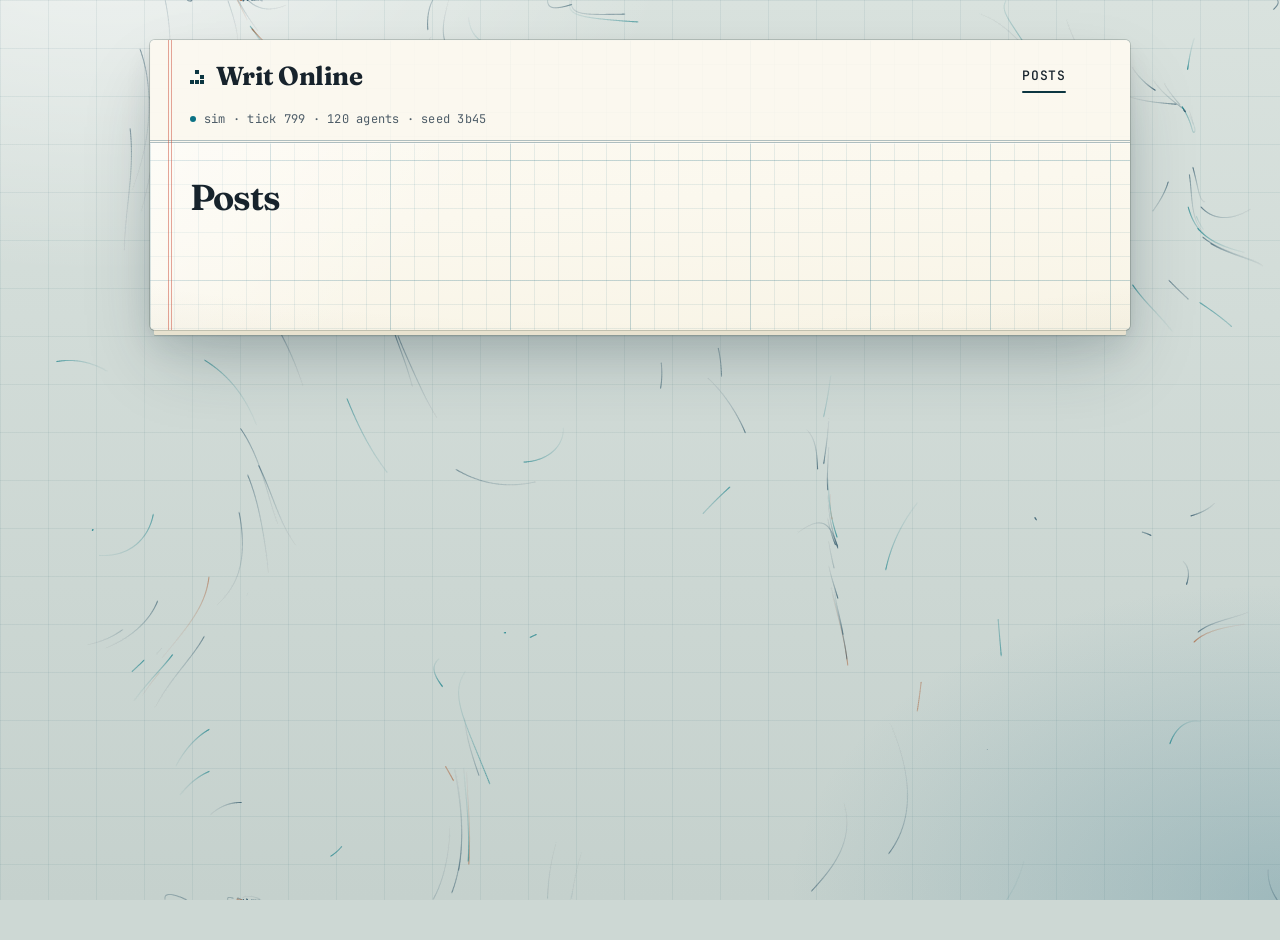
==== posts.html @ ee62fd67 "Sync blog site from Folio" ====
<!doctype html>
<html lang="en" data-style="fieldnotes" data-entry-label="Devlog">
<head>
<meta charset="utf-8">
<meta name="viewport" content="width=device-width, initial-scale=1">
<meta http-equiv="Content-Security-Policy" content="default-src &#39;none&#39;; script-src &#39;self&#39; &#39;sha256-ggIJW1unnQEscRcKVDzPXkm2mkOD2B84FoMv1J+qIm8=&#39;; style-src &#39;self&#39; &#39;unsafe-inline&#39;; img-src &#39;self&#39; data: blob: https://cdn.sornaensis.com; media-src &#39;self&#39; https://cdn.sornaensis.com; font-src &#39;self&#39; data:; connect-src &#39;self&#39;; base-uri &#39;none&#39;; form-action &#39;none&#39;">
<meta name="color-scheme" content="light dark">
<title>Posts · Writ Online</title>
<link rel="icon" type="image/svg+xml" href="./favicon.svg?v=8591798611">
<link rel="stylesheet" href="./assets/blog.css?v=cd92e0d8f4">
<script src="./assets/blog.js?v=d08083df86" defer></script>
</head>
<body data-page="posts" data-root="./">
<div class="sheet">
<header class="site-header">
<div class="site-header-inner">
<a class="site-title" href="./">Writ Online</a>
<nav class="site-nav" aria-label="Site"><a class="tab" href="./posts.html" aria-current="page">Posts</a></nav>
</div>
</header>
<main class="page posts-page">
<h1 class="page-title">Posts</h1>
<div class="search-row">
<button type="button" id="filter-clear" class="filter-clear" hidden>Clear filters</button>
</div>
<p id="filter-status" class="filter-status" role="status"></p>
<div class="index-grid">
<section class="index-posts" aria-label="All posts">
<ul id="post-list" class="post-list">

</ul>
<ul id="post-cards" class="post-cards" hidden></ul>
<div id="post-sentinel" class="post-sentinel" aria-hidden="true"></div>
<p id="list-empty" class="list-empty" hidden>No posts match.</p>
</section>
<aside id="browse" class="index-side" aria-label="Browse posts" hidden>
<section class="side-block" aria-label="Calendar">
<h2 class="side-title">Calendar</h2>
<div id="calendar" class="calendar"></div>
</section>
<section class="side-block" aria-label="Tags">
<h2 class="side-title">Tags</h2>
<div id="tag-cloud" class="tag-cloud"></div>
</section>
</aside>
</div>
</main>
</div>
</body>
</html>
---- assets/blog.css ----
:root{color-scheme:light;--surface-app: #f7f7f8;--surface: #ffffff;--surface-raised: #ffffff;--surface-sunken: #fafafb;--surface-nav: #f3f3f5;--surface-hover: #e9eaee;--surface-hover-paper: #f3f4f6;--surface-selected: #e9effe;--border: #e5e6ea;--border-strong: #d1d3da;--border-focus: #2f5bea;--text: #16181d;--text-2: #3b3f48;--text-3: #5d6270;--text-faint: #8b909c;--accent: #2f5bea;--accent-hover: #2349c8;--accent-text: #2a52d6;--accent-soft: #eaf0fe;--accent-soft-hover: #dbe5fd;--accent-line: #b9cbfa;--on-accent: #ffffff;--success: #1f7a4a;--success-soft: #e7f5ec;--warning: #8f5d00;--warning-soft: #fdf5e3;--warning-line: #f0dcae;--danger: #c2372b;--danger-soft: #fdecea;--danger-line: #f6cbc6;--label-sage: #3f9a62;--label-blue: #3a7bd5;--label-amber: #c4880f;--label-rose: #d0577a;--label-lavender: #7a62d8;--scrim: rgb(14 15 17 / .4);--toast-bg: #16181d;--toast-text: #f4f5f7;--toast-danger-bg: #b3342a;--shadow-1: 0 1px 2px rgb(16 18 24 / .05);--shadow-2: 0 4px 14px rgb(16 18 24 / .07);--shadow-3: 0 16px 48px rgb(16 18 24 / .12);--shadow-modal: 0 24px 80px rgb(16 18 24 / .22);--font-sans: Inter, ui-sans-serif, system-ui, -apple-system, BlinkMacSystemFont, "Segoe UI", Roboto, sans-serif;--font-display: var(--font-sans);--font-mono: ui-monospace, SFMono-Regular, "Cascadia Mono", Consolas, "Liberation Mono", monospace;--text-2xs: 11px;--text-xs: 12px;--text-sm: 13px;--text-base: 14px;--text-read: 16px;--text-lg: 18px;--text-xl: 22px;--text-2xl: 28px;--text-3xl: 36px;--text-display: 52px;--leading-tight: 1.25;--leading-snug: 1.45;--leading-body: 1.6;--leading-read: 1.75;--tracking-label: .08em;--space-1: 4px;--space-2: 8px;--space-3: 12px;--space-4: 16px;--space-5: 20px;--space-6: 24px;--space-8: 32px;--space-10: 40px;--space-12: 48px;--radius-sm: 4px;--radius-md: 6px;--radius-lg: 8px;--radius-xl: 12px;--radius-pill: 999px;--ease: cubic-bezier(.2, .7, .2, 1);--dur-fast: .12s;--dur: .2s;--bg: var(--surface-app);--paper: var(--surface);--sidebar: var(--surface-nav);--ink: var(--text);--muted: var(--text-3);--line: var(--border);--line-dark: var(--border-strong);--green: var(--accent);--green-hover: var(--accent-hover);--green-soft: var(--accent-soft);--sage: var(--label-sage);--red: var(--danger);--red-soft: var(--danger-soft);--shadow: var(--shadow-3);--font: var(--font-sans);font-family:var(--font-sans);font-size:var(--text-base);line-height:var(--leading-body);color:var(--text);background:var(--surface-app)}@media(prefers-color-scheme:dark){:root:not([data-theme=light]){color-scheme:dark;--surface-app: #0e0f11;--surface: #16171a;--surface-raised: #1d1f23;--surface-sunken: #121315;--surface-nav: #121315;--surface-hover: #1f2125;--surface-hover-paper: #1d1f23;--surface-selected: #1b2340;--border: #26282d;--border-strong: #353840;--border-focus: #6b8cff;--text: #ececf0;--text-2: #c4c7cf;--text-3: #9a9fab;--text-faint: #6c717c;--accent: #6b8cff;--accent-hover: #85a0ff;--accent-text: #8ea8ff;--accent-soft: #1a2242;--accent-soft-hover: #222c55;--accent-line: #34427a;--on-accent: #0b1020;--success: #5fcf8e;--success-soft: #13261b;--warning: #f0b84a;--warning-soft: #2a2312;--warning-line: #4a3b17;--danger: #ff7b6e;--danger-soft: #331a18;--danger-line: #5a2b26;--label-sage: #6cc28c;--label-blue: #6fa6ef;--label-amber: #e3ad48;--label-rose: #ee8aa6;--label-lavender: #a596f2;--scrim: rgb(0 0 0 / .6);--toast-bg: #ececf0;--toast-text: #16181d;--toast-danger-bg: #f6c4bd;--shadow-1: 0 1px 2px rgb(0 0 0 / .4);--shadow-2: 0 4px 16px rgb(0 0 0 / .4);--shadow-3: 0 18px 60px rgb(0 0 0 / .5);--shadow-modal: 0 28px 100px rgb(0 0 0 / .6) }}:root[data-theme=dark]{color-scheme:dark;--surface-app: #0e0f11;--surface: #16171a;--surface-raised: #1d1f23;--surface-sunken: #121315;--surface-nav: #121315;--surface-hover: #1f2125;--surface-hover-paper: #1d1f23;--surface-selected: #1b2340;--border: #26282d;--border-strong: #353840;--border-focus: #6b8cff;--text: #ececf0;--text-2: #c4c7cf;--text-3: #9a9fab;--text-faint: #6c717c;--accent: #6b8cff;--accent-hover: #85a0ff;--accent-text: #8ea8ff;--accent-soft: #1a2242;--accent-soft-hover: #222c55;--accent-line: #34427a;--on-accent: #0b1020;--success: #5fcf8e;--success-soft: #13261b;--warning: #f0b84a;--warning-soft: #2a2312;--warning-line: #4a3b17;--danger: #ff7b6e;--danger-soft: #331a18;--danger-line: #5a2b26;--label-sage: #6cc28c;--label-blue: #6fa6ef;--label-amber: #e3ad48;--label-rose: #ee8aa6;--label-lavender: #a596f2;--scrim: rgb(0 0 0 / .6);--toast-bg: #ececf0;--toast-text: #16181d;--toast-danger-bg: #f6c4bd;--shadow-1: 0 1px 2px rgb(0 0 0 / .4);--shadow-2: 0 4px 16px rgb(0 0 0 / .4);--shadow-3: 0 18px 60px rgb(0 0 0 / .5);--shadow-modal: 0 28px 100px rgb(0 0 0 / .6) }.markdown{font-size:var(--text-read);line-height:var(--leading-read);color:var(--text-2);overflow-wrap:anywhere}.markdown>:first-child{margin-top:0}.markdown h1,.markdown h2,.markdown h3,.markdown h4{font-weight:600;color:var(--text);line-height:var(--leading-tight);letter-spacing:-.35px}.markdown h1,.markdown h2,.markdown h3{font-family:var(--font-display);letter-spacing:-.02em;font-weight:650}.markdown h1{font-size:var(--text-2xl);margin:30px 0 15px}.markdown h2{font-size:var(--text-xl);margin:29px 0 12px}.markdown h3{font-size:var(--text-lg);margin:24px 0 9px}.markdown p{margin:0 0 17px}.markdown strong{font-weight:600;color:var(--text)}.markdown a{color:var(--accent-text);text-underline-offset:3px}.markdown a.wiki-link{display:inline;padding:1px 5px;border-radius:var(--radius-sm);background:var(--accent-soft);color:var(--accent-text);text-decoration:none;font-size:.95em;box-decoration-break:clone;-webkit-box-decoration-break:clone}.markdown a.wiki-link:hover{background:var(--accent-soft-hover)}.markdown a.wiki-link:before{content:"\2197";font-size:.85em;margin-right:4px;opacity:.7}.markdown a[data-wiki-target]{border-bottom:1px dashed var(--warning-line);background:var(--warning-soft);color:var(--warning)}.markdown ul,.markdown ol{padding-left:23px;margin:12px 0 20px}.markdown li{padding-left:3px;margin:4px 0}.markdown li::marker{color:var(--text-3)}.markdown [id]{scroll-margin-top:16px}.markdown [id]:focus{outline:none}.markdown .toc{margin:0 0 26px;font-size:var(--text-base);line-height:1.4}.markdown .toc .toc-box{margin:0;min-width:0;padding:6px 16px 10px;border:1px solid var(--border-strong);border-radius:var(--radius-md);background:var(--surface-sunken)}.markdown .toc .toc-title{padding:0 6px;margin-left:-2px;font-family:var(--font-sans);font-size:var(--text-xs);font-weight:600;letter-spacing:.08em;text-transform:uppercase;color:var(--text-3)}.markdown .toc ul{margin:0;padding:0;list-style:none}.markdown .toc ul ul{margin-left:6px;padding-left:14px;border-left:1px solid var(--border)}.markdown .toc li{margin:0;padding:0}.markdown .toc a{display:inline-block;padding:5px 2px;text-decoration:none}.markdown .toc a:hover{text-decoration:underline}.markdown a.toc-up{display:inline-block;min-width:1.6em;margin-left:.4em;padding:0 .3em;border-radius:var(--radius-sm);color:var(--text-3);font-family:var(--font-sans);font-size:.7em;font-weight:500;letter-spacing:0;text-align:center;text-decoration:none;vertical-align:.15em}.markdown a.toc-up:hover,.markdown a.toc-up:focus-visible{background:var(--accent-soft);color:var(--accent-text)}@media(pointer:coarse){.markdown .toc a{padding:11px 4px}.markdown a.toc-up{min-width:44px;margin:-12px -6px -12px .2em;padding:12px 6px;font-size:.8em}}.markdown blockquote{margin:22px 0;border-left:3px solid var(--accent-line);padding:13px 19px;background:var(--surface-sunken);border-radius:0 var(--radius-md) var(--radius-md) 0;color:var(--text-2);font-size:var(--text-base)}.markdown blockquote p:last-child{margin-bottom:0}.markdown code{font-family:var(--font-mono);font-size:.85em;padding:2px 5px;background:var(--surface-hover-paper);border-radius:var(--radius-sm);color:var(--text-2)}.markdown pre{background:var(--surface-sunken);border:1px solid var(--border);border-radius:var(--radius-md);padding:16px;overflow-x:auto;line-height:1.7;font-family:var(--font-mono);font-size:var(--text-sm);white-space:pre;overflow-wrap:normal}.markdown pre code{padding:0;background:none;font-size:inherit}.markdown hr{border:0;border-top:1px solid var(--border);margin:28px 0}.markdown table{display:block;max-width:100%;overflow:auto;border-collapse:collapse;font-size:var(--text-xs);margin-bottom:20px}.markdown td,.markdown th{text-align:left;border:1px solid var(--border);padding:8px 12px}.markdown th{background:var(--surface-sunken);font-weight:600}.markdown video{display:block;max-width:100%;height:auto;border-radius:var(--radius-md);background:var(--surface-sunken)}.markdown .embed-card{margin:14px 0}.markdown a.embed-card-link{display:flex;flex-direction:column;justify-content:center;gap:2px;min-height:44px;padding:10px 14px;overflow:hidden;background:var(--surface-sunken);border:1px solid var(--border);border-radius:var(--radius-md);color:var(--text);text-decoration:none}.markdown a.embed-card-link:hover,.markdown a.embed-card-link:focus-visible{border-color:var(--accent-line)}.markdown .embed-card-host{font-weight:600;color:var(--accent-text);overflow-wrap:anywhere}.markdown .embed-card-path{min-width:0;overflow:hidden;color:var(--text-3);font-size:var(--text-sm);text-overflow:ellipsis;white-space:nowrap}.markdown a.embed-link{overflow-wrap:anywhere}.markdown .embed-missing{color:var(--text-3);font-style:italic}.markdown input[type=checkbox]{accent-color:var(--accent)}@media(min-width:1440px){.markdown{font-size:var(--text-read);line-height:var(--leading-read)}}@media(max-width:760px){.markdown{font-size:var(--text-read);line-height:var(--leading-read);color:var(--text-2)}.markdown h2{font-size:var(--text-xl);margin-top:26px}.markdown h3{font-size:var(--text-lg)}.markdown blockquote{font-size:var(--text-base);margin:22px 0;padding:13px 16px}.markdown a.wiki-link{font-size:.95em;white-space:normal}}.markdown{font-size:var(--text-read);color:var(--text-2);line-height:var(--leading-read)}.markdown h1,.markdown h2,.markdown h3,.markdown h4,.markdown strong{color:var(--text)}.markdown h2{font-size:var(--text-xl)}.markdown h3{font-size:var(--text-lg)}.markdown blockquote{font-size:var(--text-base);color:var(--text-2)}.markdown a,.markdown a.wiki-link{color:var(--accent-text)}.markdown a[data-wiki-target]{color:var(--warning)}.markdown code{color:var(--text-2)}.markdown table{font-size:var(--text-sm)}.markdown img{display:block;max-width:100%;height:auto;border-radius:var(--radius-md)}@media(min-width:1440px){.markdown{font-size:var(--text-read)}}@media(max-width:760px){.markdown{font-size:var(--text-read);line-height:var(--leading-read)}.markdown h2{font-size:var(--text-xl)}.markdown h3{font-size:var(--text-lg)}.markdown blockquote{font-size:var(--text-base)}}.nb-bar{display:flex;align-items:center;gap:12px;margin:0 0 16px}.nb-run svg{width:14px;height:14px}.nb-job{font-size:var(--text-xs);color:var(--text-3)}.nb-job-failed{color:var(--danger)}.nb-cell{margin:20px 0 0}.markdown .nb-cell pre{margin:0}.nb-code .hl-comment{color:var(--text-3);font-style:italic}.nb-code .hl-string{color:var(--success)}.nb-code .hl-constant{color:var(--warning)}.nb-code .hl-keyword,.nb-code .hl-storage.hl-modifier{color:var(--accent-text)}.nb-code .hl-storage.hl-type,.nb-code .hl-entity.hl-name.hl-type,.nb-code .hl-support.hl-type{color:var(--label-lavender)}.nb-code .hl-entity.hl-name.hl-function,.nb-code .hl-support.hl-function{color:var(--label-blue)}.nb-code .hl-keyword.hl-operator,.nb-code .hl-punctuation{color:var(--text-2)}.nb-code .hl-invalid{color:var(--danger)}.nb-output{margin:0 0 20px;border:1px solid var(--border);border-top:0;border-radius:0 0 var(--radius-md) var(--radius-md);background:var(--surface);overflow:hidden}.nb-cell+.nb-output{margin-top:-1px}.nb-output-head{display:flex;align-items:center;gap:10px;padding:6px 12px;background:var(--surface-sunken);border-bottom:1px solid var(--border);font-size:var(--text-2xs);color:var(--text-3)}.nb-status{font-weight:550;letter-spacing:var(--tracking-label);text-transform:uppercase;color:var(--success)}.nb-output-error .nb-status,.nb-output-timeout .nb-status{color:var(--danger)}.nb-output-truncated .nb-status,.nb-output-skipped .nb-status{color:var(--warning)}.nb-stale-flag{padding:1px 7px;border:1px solid var(--warning-line);border-radius:var(--radius-pill);background:var(--warning-soft);color:var(--warning)}.nb-time{margin-left:auto}.nb-output-body{padding:10px 12px}.nb-output-body:empty{display:none}.nb-stale .nb-output-body{opacity:.5}.nb-text{margin:0;font-family:var(--font-mono);font-size:var(--text-sm);line-height:1.6;color:var(--text-2);white-space:pre-wrap;overflow-wrap:anywhere}.nb-text+.nb-text,.nb-text+.nb-rich,.nb-rich+.nb-text{margin-top:8px}.markdown .nb-output .nb-text{padding:0;border:0;background:none}.nb-stderr{color:var(--danger)}.nb-unknown{margin:0;font-size:var(--text-xs);color:var(--text-3)}.nb-frame{display:block;width:100%;height:120px;border:0;background:transparent}.nb-bar[hidden]{display:none}@font-face{font-family:Fraunces;font-style:normal;font-weight:300 800;font-display:swap;src:url(fonts/Fraunces-latin.woff2?v=4b4c27f81b) format("woff2")}@font-face{font-family:Inter;font-style:normal;font-weight:100 900;font-display:swap;src:url(fonts/InterVariable-latin.woff2?v=d0c4a8f48d) format("woff2")}@font-face{font-family:JetBrains Mono;font-style:normal;font-weight:100 800;font-display:swap;src:url(fonts/JetBrainsMono-latin.woff2?v=8c6af9fe3e) format("woff2")}:root{background:var(--backdrop-base);--font-sans: "Inter", ui-sans-serif, system-ui, -apple-system, BlinkMacSystemFont, "Segoe UI", Roboto, sans-serif;--text-read: 17px;--backdrop-base: #e6e9f2;--backdrop: radial-gradient(ellipse 80% 78% at 8% -8%, #d6e0ff 0%, transparent 62%), radial-gradient(ellipse 66% 71% at 104% 6%, #ffdce8 0%, transparent 58%), radial-gradient(ellipse 73% 84% at 86% 112%, #d6f0e3 0%, transparent 62%), radial-gradient(ellipse 58% 67% at -6% 96%, #fdeccb 0%, transparent 60%);--sheet-base: linear-gradient(172deg, #fffefb 0%, #fcfaf4 42%, #f7f3e8 100%);--sheet-sheen: linear-gradient(128deg, rgb(255 255 255 / .7) 0%, rgb(255 255 255 / 0) 38%);--sheet-grain: repeating-linear-gradient(0deg, rgb(110 90 40 / .02) 0 1px, transparent 1px 4px), repeating-linear-gradient(90deg, rgb(110 90 40 / .012) 0 1px, transparent 1px 5px);--sheet-vignette: radial-gradient(ellipse 130% 100% at 50% 35%, transparent 58%, rgb(120 96 40 / .1) 100%);--sheet-hi: rgb(255 255 255 / .55);--sheet-under: #f1ede1;--sheet-edge: rgb(80 64 30 / .14);--sheet-shadow: 0 1px 1px rgb(40 30 10 / .06), 0 3px 6px rgb(40 30 10 / .05), 0 12px 24px rgb(35 35 70 / .08), 0 32px 64px -8px rgb(35 35 70 / .16);--bar-sheen: rgb(255 255 255 / .35);--bar-edge: rgb(255 255 255 / .5);--card-bg: rgb(255 255 255 / .6);--card-shadow: 0 1px 2px rgb(60 48 20 / .07), 0 6px 16px -8px rgb(60 48 20 / .16);--card-shadow-hover: 0 2px 4px rgb(60 48 20 / .08), 0 14px 28px -10px rgb(47 91 234 / .28);--media-shadow: 0 1px 2px rgb(40 30 10 / .1), 0 10px 28px -10px rgb(40 30 10 / .32);--icon-search: url("data:image/svg+xml,%3Csvg xmlns='http://www.w3.org/2000/svg' viewBox='0 0 20 20' fill='none' stroke='%238b909c' stroke-width='2' stroke-linecap='round'%3E%3Ccircle cx='8.5' cy='8.5' r='5.5'/%3E%3Cpath d='M13 13l4 4'/%3E%3C/svg%3E");--surface: #fffefc;--surface-sunken: rgb(90 72 30 / .045);--surface-hover-paper: rgb(90 72 30 / .07);--border: rgb(70 56 24 / .14);--border-strong: rgb(70 56 24 / .26)}@media(prefers-color-scheme:dark){:root:not([data-theme=light]){--backdrop-base: #0b0c10;--backdrop: radial-gradient(ellipse 73% 76% at 8% -8%, #25335f 0%, transparent 62%), radial-gradient(ellipse 63% 69% at 104% 8%, #3a2342 0%, transparent 58%), radial-gradient(ellipse 73% 84% at 86% 112%, #123a33 0%, transparent 62%), radial-gradient(ellipse 58% 67% at -6% 96%, #3a2d14 0%, transparent 60%);--sheet-base: linear-gradient(172deg, #232429 0%, #1c1d21 45%, #17181c 100%);--sheet-sheen: linear-gradient(128deg, rgb(255 255 255 / .06) 0%, rgb(255 255 255 / 0) 38%);--sheet-grain: repeating-linear-gradient(0deg, rgb(255 255 255 / .014) 0 1px, transparent 1px 4px), repeating-linear-gradient(90deg, rgb(255 255 255 / .01) 0 1px, transparent 1px 5px);--sheet-vignette: radial-gradient(ellipse 130% 100% at 50% 35%, transparent 55%, rgb(0 0 0 / .32) 100%);--sheet-hi: rgb(255 255 255 / .04);--sheet-under: #141519;--sheet-edge: rgb(255 255 255 / .09);--sheet-shadow: 0 1px 1px rgb(0 0 0 / .4), 0 4px 8px rgb(0 0 0 / .3), 0 16px 32px rgb(0 0 0 / .35), 0 40px 80px -8px rgb(0 0 0 / .55);--bar-sheen: rgb(255 255 255 / .035);--bar-edge: rgb(255 255 255 / .04);--card-bg: rgb(255 255 255 / .035);--card-shadow: 0 1px 2px rgb(0 0 0 / .4), 0 8px 18px -10px rgb(0 0 0 / .6);--card-shadow-hover: 0 2px 4px rgb(0 0 0 / .4), 0 16px 32px -12px rgb(107 140 255 / .35);--media-shadow: 0 1px 2px rgb(0 0 0 / .5), 0 12px 30px -10px rgb(0 0 0 / .7);--icon-search: url("data:image/svg+xml,%3Csvg xmlns='http://www.w3.org/2000/svg' viewBox='0 0 20 20' fill='none' stroke='%236c717c' stroke-width='2' stroke-linecap='round'%3E%3Ccircle cx='8.5' cy='8.5' r='5.5'/%3E%3Cpath d='M13 13l4 4'/%3E%3C/svg%3E");--surface: #212227;--surface-sunken: rgb(0 0 0 / .22);--surface-hover-paper: rgb(255 255 255 / .06);--border: rgb(255 255 255 / .09);--border-strong: rgb(255 255 255 / .18)}}*,*:before,*:after{box-sizing:border-box}html{-webkit-text-size-adjust:100%}[hidden]{display:none!important}body:before{content:"";position:fixed;inset:0;z-index:-1;pointer-events:none;background:var(--backdrop)}body{margin:0;min-height:100vh;background:none;color:var(--text-2);font-family:var(--font-sans);font-size:var(--text-base);line-height:var(--leading-body);font-optical-sizing:auto;text-rendering:optimizeLegibility;-webkit-font-smoothing:antialiased}a{color:var(--accent-text);text-underline-offset:3px}:focus-visible{outline:2px solid var(--border-focus);outline-offset:2px}button{font:inherit;color:inherit}.sheet{max-width:70rem;margin:var(--space-10) auto var(--space-12);border-radius:3px;background:var(--sheet-vignette),var(--sheet-sheen),var(--sheet-grain),var(--sheet-base);box-shadow:0 0 0 1px var(--sheet-edge),inset 0 1px 0 var(--sheet-hi),0 9px 0 -4px var(--sheet-under),0 10px 0 -4px var(--sheet-edge),var(--sheet-shadow)}body[data-page=post] .sheet{max-width:56rem}.site-header{border-bottom:1px solid var(--border);box-shadow:0 1px 0 var(--bar-edge);border-radius:3px 3px 0 0;background:linear-gradient(180deg,var(--bar-sheen),rgb(255 255 255 / 0))}.site-header-inner{display:flex;flex-wrap:wrap;align-items:center;gap:var(--space-2) var(--space-6);padding:var(--space-4) var(--space-10)}:root[data-world-epoch] .site-header-inner{position:relative;padding-bottom:calc(var(--space-4) + 1.5em)}.world-clock{position:absolute;left:var(--space-10);right:var(--space-10);bottom:var(--space-3);margin:0;overflow:hidden;font-size:var(--text-xs);line-height:1.5;color:var(--text-3);text-overflow:ellipsis;white-space:nowrap}.site-title{display:inline-flex;align-items:center;gap:var(--space-3);font-family:var(--font-display);font-size:var(--text-xl);font-weight:700;letter-spacing:-.025em;color:var(--text);text-decoration:none}.site-title:before{content:"";flex:none;width:14px;height:14px;border-radius:4px;background:linear-gradient(135deg,var(--accent) 0%,var(--label-lavender) 55%,var(--label-rose) 100%);transform:rotate(45deg);box-shadow:0 2px 6px -1px #2f5bea73}.site-nav{display:flex;flex-wrap:wrap;align-items:center;gap:var(--space-1);margin-left:auto}.site-nav a{position:relative;display:inline-flex;align-items:center;min-height:40px;padding:0 var(--space-3);border-radius:var(--radius-md);color:var(--text-3);font-size:var(--text-sm);text-decoration:none;transition:color var(--dur-fast) var(--ease),background var(--dur-fast) var(--ease)}.site-nav a:hover{background:var(--surface-hover-paper);color:var(--text)}.site-nav a.tab{margin-right:var(--space-3);border-radius:0;color:var(--text);font-size:var(--text-base);font-weight:600;background:none}.site-nav a.tab:after{content:"";position:absolute;left:var(--space-3);right:var(--space-3);bottom:4px;height:2px;border-radius:2px;background:var(--accent);transform:scaleX(0);transition:transform var(--dur) var(--ease)}.site-nav a.tab:hover:after,.site-nav a.tab[aria-current]:after{transform:scaleX(1)}.site-nav a.tab+a:before{content:"";position:absolute;left:calc(var(--space-3) * -1 - 1px);top:11px;bottom:11px;width:1px;background:var(--border-strong)}.page{padding:var(--space-8) var(--space-10) var(--space-12)}.blurb{max-width:44rem;margin:0 0 var(--space-8);font-size:var(--text-lg);line-height:var(--leading-snug);letter-spacing:-.005em;color:var(--text-2)}.blurb:empty{display:none}.blurb p{margin:0 0 var(--space-3)}.page-title{margin:0 0 var(--space-6);font-family:var(--font-display);font-size:var(--text-3xl);font-weight:700;letter-spacing:-.03em;line-height:var(--leading-tight);color:var(--text)}.section-title{display:flex;align-items:center;gap:var(--space-3);margin:0 0 var(--space-4);font-size:var(--text-2xs);font-weight:600;letter-spacing:var(--tracking-label);text-transform:uppercase;color:var(--text-3)}.section-title:after{content:"";flex:1;height:1px;background:var(--border)}.index-grid{display:grid;grid-template-columns:minmax(0,1fr) 17.5rem;gap:var(--space-10);align-items:start}.index-grid:has(>.index-side[hidden]){grid-template-columns:minmax(0,1fr)}.post-link,.post-summary,.tag-chip,.blurb,.page-title,.post-title{overflow-wrap:anywhere}.tag-chip{max-width:100%}.post-list,.post-cards{list-style:none;margin:0;padding:0}.post-item{padding:var(--space-5) 0;border-bottom:1px solid var(--border)}.post-item:first-child{padding-top:0}.post-link{font-family:var(--font-display);font-size:var(--text-xl);font-weight:650;letter-spacing:-.02em;line-height:var(--leading-tight);color:var(--text);text-decoration:none;transition:color var(--dur-fast) var(--ease)}.post-link:hover{color:var(--accent-text)}.post-meta{display:flex;flex-wrap:wrap;align-items:center;gap:var(--space-2) var(--space-3);margin:var(--space-2) 0 0;font-size:var(--text-sm);color:var(--text-3);font-variant-numeric:tabular-nums}.entry-no{font-weight:600;letter-spacing:.02em;white-space:nowrap}.post-tags{display:inline-flex;flex-wrap:wrap;gap:var(--space-2)}.post-summary{margin:var(--space-2) 0 0;color:var(--text-2)}.all-posts{margin:var(--space-5) 0 0;font-weight:600}.all-posts a{display:inline-flex;align-items:center;min-height:40px;text-decoration:none}.all-posts a:hover{text-decoration:underline}.tag-chip{display:inline-flex;align-items:center;gap:var(--space-1);min-height:26px;padding:1px var(--space-3);border:1px solid var(--accent-line);border-radius:var(--radius-pill);background:var(--accent-soft);color:var(--accent-text);font-size:var(--text-xs);font-weight:500;text-decoration:none;transition:background var(--dur-fast) var(--ease)}.tag-chip:hover{background:var(--accent-soft-hover)}.tag-chip[aria-pressed=true]{border-color:var(--accent);background:var(--accent);color:var(--on-accent)}.tag-count{opacity:.7;font-variant-numeric:tabular-nums}.search-row{display:flex;flex-wrap:wrap;gap:var(--space-3);align-items:center}.side-search{margin:0}.side-search-input{display:block;width:100%;height:38px;padding:0 var(--space-3) 0 36px;border:1px solid var(--border-strong);border-radius:var(--radius-pill);background:var(--icon-search) no-repeat 12px 50% / 16px 16px,var(--card-bg);box-shadow:inset 0 1px 2px #3c301414;color:var(--text);font:inherit;font-size:var(--text-sm);appearance:none}.side-search-input::placeholder{color:var(--text-3);opacity:1}.side-search-input:focus-visible{border-color:var(--border-focus);outline-offset:1px}.filter-status{min-height:1.6em;margin:0 0 var(--space-4);color:var(--text-3);font-size:var(--text-sm)}.filter-clear{min-height:40px;margin-bottom:var(--space-3);padding:0 var(--space-4);border:1px solid var(--border-strong);border-radius:var(--radius-pill);background:var(--card-bg);font-size:var(--text-sm);cursor:pointer}.filter-clear:hover{background:var(--surface-hover-paper)}.list-empty{color:var(--text-3)}.post-cards{display:grid;grid-template-columns:repeat(auto-fill,minmax(15.5rem,1fr));gap:var(--space-4)}.post-card{position:relative;display:flex;flex-direction:column;padding:var(--space-5) var(--space-5) var(--space-4);border:1px solid var(--border);border-radius:var(--radius-xl);background:var(--card-bg);box-shadow:var(--card-shadow);transition:transform var(--dur) var(--ease),box-shadow var(--dur) var(--ease),border-color var(--dur) var(--ease)}.post-card:before{content:"";position:absolute;top:-1px;left:var(--space-5);width:28px;height:4px;border-radius:0 0 4px 4px;background:linear-gradient(90deg,var(--accent),var(--label-lavender))}.post-card:hover,.post-card:focus-within{transform:translateY(-2px);border-color:var(--accent-line);box-shadow:var(--card-shadow-hover)}.post-card .post-link{font-size:var(--text-lg)}.post-card .post-link:after{content:"";position:absolute;inset:0;border-radius:inherit}.post-card .post-link:focus-visible{outline:none}.post-card:has(.post-link:focus-visible){outline:2px solid var(--border-focus);outline-offset:2px}.post-card .post-meta{margin-top:var(--space-3)}.post-card .tag-chip{position:relative;z-index:1}.post-card .post-summary{display:-webkit-box;-webkit-box-orient:vertical;-webkit-line-clamp:3;overflow:hidden;font-size:var(--text-sm);line-height:var(--leading-snug)}.post-sentinel{height:1px}.index-side{position:sticky;top:var(--space-6);display:flex;flex-direction:column;gap:var(--space-5)}.side-block{padding:var(--space-4);border:1px solid var(--border);border-radius:var(--radius-xl);background:var(--card-bg);box-shadow:var(--card-shadow)}.side-title{margin:0 0 var(--space-3);font-size:var(--text-2xs);font-weight:600;letter-spacing:var(--tracking-label);text-transform:uppercase;color:var(--text-3)}.side-empty{margin:0;color:var(--text-3)}.cal-head{display:flex;align-items:center;justify-content:space-between;margin-bottom:var(--space-2)}.cal-title{font-family:var(--font-display);font-weight:650;letter-spacing:-.01em;color:var(--text)}.cal-nav{width:36px;height:36px;border:0;border-radius:var(--radius-md);background:none;font-size:var(--text-xl);line-height:1;cursor:pointer}.cal-nav:hover:not(:disabled){background:var(--surface-hover-paper)}.cal-nav:disabled{color:var(--text-faint);cursor:default}.cal-grid{width:100%;border-collapse:collapse;table-layout:fixed;text-align:center}.cal-grid th{padding:var(--space-1) 0;font-size:var(--text-2xs);font-weight:500;color:var(--text-3)}.cal-grid td{padding:1px;height:36px}.cal-day{display:inline-flex;align-items:center;justify-content:center;width:100%;max-width:36px;aspect-ratio:1;border-radius:50%;font-size:var(--text-sm);color:var(--text-3);font-variant-numeric:tabular-nums;text-decoration:none}a.cal-day.has-posts{background:var(--accent-soft);color:var(--accent-text);font-weight:700;box-shadow:inset 0 0 0 1px var(--accent-line);transition:background var(--dur-fast) var(--ease)}a.cal-day.has-posts:hover{background:var(--accent-soft-hover)}a.cal-day[aria-pressed=true]{background:var(--accent);color:var(--on-accent);box-shadow:none}.tag-cloud{display:flex;flex-wrap:wrap;align-items:center;gap:var(--space-2)}.tag-cloud .tag-chip{min-height:32px}.tag-cloud .w1{font-size:var(--text-xs)}.tag-cloud .w2{font-size:var(--text-sm)}.tag-cloud .w3{font-size:var(--text-base)}.tag-cloud .w4{font-size:var(--text-lg)}.tag-cloud .w5{font-size:var(--text-xl)}.post{max-width:46rem;margin:0 auto}.post-head{margin-bottom:var(--space-8);padding-bottom:var(--space-5);border-bottom:1px solid var(--border)}.post-title{margin:0;font-family:var(--font-display);font-size:var(--text-3xl);font-weight:750;letter-spacing:-.035em;line-height:var(--leading-tight);color:var(--text)}.post-head .post-meta{margin-top:var(--space-3)}.post-back{max-width:46rem;margin:var(--space-8) auto 0}.post-back a{display:inline-flex;align-items:center;min-height:40px;font-weight:600;text-decoration:none}.post-back a:hover{text-decoration:underline}.post-body img,.post-body video,.post-body .nb-frame{display:block;max-width:100%;height:auto;margin:var(--space-6) auto;border-radius:var(--radius-xl)}.post-body img,.post-body video{box-shadow:var(--media-shadow)}.post-body video{width:100%;background:#0b0c0e}.post-body .nb-frame{height:120px;margin:0;border-radius:var(--radius-lg)}.post-body figure{margin:var(--space-8) 0}.post-body figure img{margin:0 auto}.post-body figcaption{margin-top:var(--space-3);text-align:center;font-size:var(--text-sm);color:var(--text-3)}.post-body .nb-cell{margin-top:var(--space-6)}.post-body .nb-cell pre{border-radius:var(--radius-xl);box-shadow:var(--card-shadow)}.post-body .nb-cell:has(+.nb-output) pre{border-radius:var(--radius-xl) var(--radius-xl) 0 0}.post-body .nb-output{margin-bottom:var(--space-6);border-radius:0 0 var(--radius-xl) var(--radius-xl);box-shadow:var(--card-shadow)}.post-body .nb-output-body .nb-frame{border-radius:var(--radius-lg)}.post-body .toc .toc-box{border-radius:var(--radius-xl)}.post-body .embed-card{margin:var(--space-6) 0}.post-body a.embed-card-link{position:relative;gap:2px;min-height:64px;padding:var(--space-4) 52px var(--space-4) var(--space-5);border-left:4px solid var(--accent);border-radius:var(--radius-lg) var(--radius-xl) var(--radius-xl) var(--radius-lg);background:var(--card-bg);box-shadow:var(--card-shadow);transition:transform var(--dur) var(--ease),box-shadow var(--dur) var(--ease),border-color var(--dur) var(--ease)}.post-body a.embed-card-link:after{content:"\2197";position:absolute;right:var(--space-5);top:50%;transform:translateY(-50%);font-size:var(--text-lg);color:var(--text-faint);transition:color var(--dur-fast) var(--ease)}.post-body a.embed-card-link:hover,.post-body a.embed-card-link:focus-visible{transform:translateY(-1px);box-shadow:var(--card-shadow-hover)}.post-body a.embed-card-link:hover:after,.post-body a.embed-card-link:focus-visible:after{color:var(--accent-text)}@media(max-width:860px){.index-grid{grid-template-columns:minmax(0,1fr);gap:var(--space-8)}.index-side{position:static;order:-1;gap:var(--space-3)}.side-block{padding:var(--space-3) var(--space-4)}.side-title{margin-bottom:var(--space-2)}}@media(max-width:760px){:root{font-size:15px;--text-read: 16px}.sheet{margin:var(--space-2) var(--space-2) var(--space-6)}.site-header-inner,.page{padding-left:var(--space-5);padding-right:var(--space-5)}.world-clock{left:var(--space-5);right:var(--space-5)}.page{padding-top:var(--space-6);padding-bottom:var(--space-8)}.site-nav{margin-left:calc(var(--space-3) * -1);width:100%}.page-title,.post-title{font-size:var(--text-2xl)}.post-cards{grid-template-columns:minmax(0,1fr)}.post-back{margin-top:var(--space-5)}.tag-chip{min-height:32px;padding-left:var(--space-4);padding-right:var(--space-4)}.cal-grid td{height:40px}.cal-day{max-width:38px}}:root[data-style=chronicle]{--font-display: "Fraunces", "Iowan Old Style", "Palatino Linotype", Palatino, Georgia, serif;--text-read: 17px;--c-accent: var(--blog-accent, #8e2f26);--accent: var(--c-accent);--accent-text: color-mix(in srgb, var(--c-accent) 30%, #1f160c);--accent-strong: var(--accent-text);--accent-hover: var(--accent-text);--accent-soft: color-mix(in srgb, var(--c-accent) 11%, transparent);--accent-soft-hover: color-mix(in srgb, var(--c-accent) 19%, transparent);--accent-line: color-mix(in srgb, var(--c-accent) 38%, transparent);--on-accent: #fff9ea;--border-focus: var(--accent-text);--text: #2a2016;--text-2: #3d3123;--text-3: #5b4c37;--text-faint: #86765c;--surface: #f8f0dd;--surface-sunken: rgb(110 78 30 / .075);--surface-hover-paper: rgb(110 78 30 / .1);--border: rgb(96 66 24 / .22);--border-strong: rgb(96 66 24 / .38);--label-sage: #4a7a46;--label-blue: #3f6590;--label-amber: #9a6a14;--label-rose: #9c4a5c;--label-lavender: #66558f;--backdrop-base: #0d1426;--backdrop: url(chronicle/stars.svg?v=34c0461668) 0 0 / 560px 560px, url(chronicle/contours.svg?v=704d6bd673) 0 0 / 800px 800px, radial-gradient(ellipse 70% 55% at 12% -6%, #26386a 0%, transparent 68%), radial-gradient(ellipse 60% 45% at 96% 4%, #1d2c52 0%, transparent 66%), radial-gradient(ellipse 90% 40% at 50% 118%, #4a3425 0%, transparent 70%), linear-gradient(180deg, #111a31 0%, #0b1122 100%);--sheet-base: linear-gradient(174deg, #f7efda 0%, #f1e6ca 38%, #eadcba 100%);--sheet-sheen: linear-gradient(125deg, rgb(255 251 238 / .6) 0%, transparent 34%);--sheet-stains: radial-gradient(ellipse 34% 14% at 10% 10%, rgb(176 124 52 / .13), transparent 70%), radial-gradient(ellipse 26% 11% at 90% 34%, rgb(160 110 40 / .09), transparent 70%), radial-gradient(ellipse 40% 15% at 20% 76%, rgb(150 100 36 / .08), transparent 70%), radial-gradient(ellipse 30% 12% at 86% 95%, rgb(176 124 52 / .13), transparent 70%);--sheet-grain: url(chronicle/grain.svg?v=b0f7ed62ee) 0 0 / 240px 240px, repeating-linear-gradient(0deg, rgb(110 80 30 / .018) 0 1px, transparent 1px 3px);--sheet-vignette: radial-gradient(ellipse 125% 95% at 50% 40%, transparent 56%, rgb(130 88 34 / .2) 100%);--sheet-shadow: 0 0 0 1px rgb(0 0 0 / .18), 0 2px 6px 3px rgb(0 0 0 / .26), 0 10px 24px rgb(2 6 20 / .34), 0 36px 70px -10px rgb(2 6 20 / .6);--bar-sheen: rgb(255 248 228 / .45);--bar-edge: rgb(255 250 235 / .5);--card-bg: linear-gradient(180deg, rgb(255 251 238 / .6), rgb(255 248 228 / .3));--card-shadow: 0 1px 2px rgb(70 48 16 / .1), 0 8px 18px -10px rgb(70 48 16 / .28);--card-shadow-hover: 0 2px 4px rgb(70 48 16 / .12), 0 18px 30px -14px rgb(70 48 16 / .42);--media-shadow: 0 1px 2px rgb(60 40 12 / .16), 0 12px 26px -12px rgb(60 40 12 / .45);--icon-search: url("data:image/svg+xml,%3Csvg xmlns='http://www.w3.org/2000/svg' viewBox='0 0 20 20' fill='none' stroke='%235b4c37' stroke-width='2' stroke-linecap='round'%3E%3Ccircle cx='8.5' cy='8.5' r='5.5'/%3E%3Cpath d='M13 13l4 4'/%3E%3C/svg%3E");--moon-lit: #f6e3a4;--moon-dark: #46557f;--moon-ring: rgb(70 60 100 / .6);--ornament: color-mix(in srgb, var(--accent-text) 70%, transparent)}@supports (color: oklch(from red l c h)){:root[data-style=chronicle]{--accent-text: oklch(from var(--c-accent) min(l, .38) c h)}}@media(prefers-color-scheme:dark){:root[data-style=chronicle]:not([data-theme=light]){--c-accent: var(--blog-accent, #dca24a);--accent-text: color-mix(in srgb, var(--c-accent) 30%, #fff1d4);--accent-soft: color-mix(in srgb, var(--c-accent) 14%, transparent);--accent-soft-hover: color-mix(in srgb, var(--c-accent) 24%, transparent);--accent-line: color-mix(in srgb, var(--c-accent) 42%, transparent);--on-accent: #1b1208;--text: #ece0c8;--text-2: #d6c8ab;--text-3: #b0a287;--text-faint: #7f7461;--surface: #251e16;--surface-sunken: rgb(0 0 0 / .26);--surface-hover-paper: rgb(255 226 170 / .07);--border: rgb(255 226 170 / .12);--border-strong: rgb(255 226 170 / .24);--label-sage: #8cbc86;--label-blue: #86a9d6;--label-amber: #dca24a;--label-rose: #d89aab;--label-lavender: #aa9bd2;--backdrop-base: #060911;--backdrop: url(chronicle/stars.svg?v=34c0461668) 0 0 / 560px 560px, url(chronicle/contours.svg?v=704d6bd673) 0 0 / 800px 800px, radial-gradient(ellipse 70% 55% at 12% -6%, #131d3a 0%, transparent 68%), radial-gradient(ellipse 90% 40% at 50% 118%, #2a1d12 0%, transparent 70%), linear-gradient(180deg, #080c18 0%, #05070e 100%);--sheet-base: linear-gradient(174deg, #261f17 0%, #1d1812 42%, #16120d 100%);--sheet-sheen: radial-gradient(ellipse 60% 22% at 50% 0%, rgb(255 176 80 / .09), transparent 80%);--sheet-stains: radial-gradient(ellipse 34% 12% at 12% 14%, rgb(255 170 70 / .05), transparent 70%), radial-gradient(ellipse 36% 12% at 88% 86%, rgb(255 170 70 / .04), transparent 70%);--sheet-grain: repeating-linear-gradient(0deg, rgb(255 226 170 / .012) 0 1px, transparent 1px 3px);--sheet-vignette: radial-gradient(ellipse 125% 95% at 50% 38%, transparent 50%, rgb(0 0 0 / .42) 100%);--sheet-shadow: 0 0 0 1px rgb(0 0 0 / .5), 0 2px 6px 3px rgb(0 0 0 / .4), 0 12px 28px rgb(0 0 0 / .5), 0 40px 80px -10px rgb(0 0 0 / .8);--bar-sheen: rgb(255 200 120 / .04);--bar-edge: rgb(255 226 170 / .05);--card-bg: linear-gradient(180deg, rgb(255 226 170 / .06), rgb(255 226 170 / .02));--card-shadow: 0 1px 2px rgb(0 0 0 / .45), 0 8px 18px -10px rgb(0 0 0 / .7);--card-shadow-hover: 0 2px 4px rgb(0 0 0 / .5), 0 18px 32px -14px rgb(0 0 0 / .8);--media-shadow: 0 1px 2px rgb(0 0 0 / .55), 0 12px 28px -12px rgb(0 0 0 / .8);--icon-search: url("data:image/svg+xml,%3Csvg xmlns='http://www.w3.org/2000/svg' viewBox='0 0 20 20' fill='none' stroke='%23b0a287' stroke-width='2' stroke-linecap='round'%3E%3Ccircle cx='8.5' cy='8.5' r='5.5'/%3E%3Cpath d='M13 13l4 4'/%3E%3C/svg%3E");--moon-lit: #f2d996;--moon-dark: #394168;--moon-ring: rgb(214 196 150 / .55);--ornament: color-mix(in srgb, var(--accent-text) 60%, transparent)}@supports (color: oklch(from red l c h)){:root[data-style=chronicle]:not([data-theme=light]){--accent-text: oklch(from var(--c-accent) max(l, .76) c h)}}}:root[data-style=chronicle] ::selection{background:color-mix(in srgb,var(--c-accent) 30%,transparent)}:root[data-style=chronicle] .sheet{position:relative;isolation:isolate;max-width:min(70rem,calc(100% - 8px));border-radius:0;background:none}:root[data-style=chronicle] body[data-page=post] .sheet{max-width:min(56rem,calc(100% - 8px))}:root[data-style=chronicle] .sheet:before{content:"";position:absolute;inset:-4px;z-index:-1;border:4px solid transparent;background:var(--sheet-vignette),var(--sheet-stains),var(--sheet-sheen),var(--sheet-grain),var(--sheet-base);background-origin:border-box;-webkit-mask:linear-gradient(#000 0 0) padding-box,url(chronicle/deckle-top.svg?v=43c7e536ea) 0 0 / 96px 4px repeat-x border-box,url(chronicle/deckle-bottom.svg?v=4e115103f1) 0 100% / 96px 4px repeat-x border-box,url(chronicle/deckle-left.svg?v=608ebce754) 0 0 / 4px 96px repeat-y border-box,url(chronicle/deckle-right.svg?v=99bf99b634) 100% 0 / 4px 96px repeat-y border-box;mask:linear-gradient(#000 0 0) padding-box,url(chronicle/deckle-top.svg?v=43c7e536ea) 0 0 / 96px 4px repeat-x border-box,url(chronicle/deckle-bottom.svg?v=4e115103f1) 0 100% / 96px 4px repeat-x border-box,url(chronicle/deckle-left.svg?v=608ebce754) 0 0 / 4px 96px repeat-y border-box,url(chronicle/deckle-right.svg?v=99bf99b634) 100% 0 / 4px 96px repeat-y border-box}:root[data-style=chronicle] .site-header{border-bottom:3px double var(--border-strong);border-radius:0;background:linear-gradient(180deg,var(--bar-sheen),transparent)}:root[data-style=chronicle] .site-title{font-size:26px;font-weight:650;letter-spacing:-.012em}:root[data-style=chronicle] .site-title:before{width:32px;height:32px;border-radius:0;background:var(--accent-strong);box-shadow:none;transform:none;-webkit-mask:url(chronicle/crest.svg?v=f579d1bdcb) center / contain no-repeat;mask:url(chronicle/crest.svg?v=f579d1bdcb) center / contain no-repeat}:root[data-style=chronicle] .world-clock{display:flex;align-items:center;gap:var(--space-2);font-family:var(--font-display);font-weight:450;letter-spacing:.03em}:root[data-style=chronicle] .world-clock:before{content:"";flex:none;width:6px;height:6px;border-radius:50%;background:var(--accent-strong);animation:world-pulse 4.5s ease-in-out infinite}@keyframes world-pulse{0%,62%,to{box-shadow:0 0 color-mix(in srgb,var(--c-accent) 45%,transparent)}80%{box-shadow:0 0 0 5px color-mix(in srgb,var(--c-accent) 0%,transparent)}}:root[data-style=chronicle] .site-nav a.tab{font-family:var(--font-display);font-size:var(--text-lg);font-weight:600}:root[data-style=chronicle] .site-nav a.tab:after{background:var(--accent-strong)}:root[data-style=chronicle] .page-title{font-weight:650;letter-spacing:-.02em}:root[data-style=chronicle] .blurb{font-family:var(--font-display);font-size:21px;font-weight:400;line-height:1.5;letter-spacing:-.003em}:root[data-style=chronicle] .section-title{gap:var(--space-4);font-family:var(--font-display);font-size:var(--text-xs);letter-spacing:.2em}:root[data-style=chronicle] .section-title:after{background:linear-gradient(90deg,var(--border-strong),transparent)}:root[data-style=chronicle] .post-link{font-weight:620;letter-spacing:-.012em;line-height:1.2}:root[data-style=chronicle] .post-item .post-link{font-size:26px}:root[data-style=chronicle] .entry-no{display:inline-flex;align-items:center;gap:var(--space-3);font-family:var(--font-display);font-size:var(--text-xs);font-weight:650;letter-spacing:.16em;text-transform:uppercase;color:var(--accent-text)}:root[data-style=chronicle] .entry-no:after{content:"";width:4px;height:4px;background:currentColor;opacity:.55;transform:rotate(45deg)}:root[data-style=chronicle] .post-summary{max-width:40rem}:root[data-style=chronicle] .post-item{padding:var(--space-6) 0 0;border-bottom:0}:root[data-style=chronicle] .post-item:first-child{padding-top:0}:root[data-style=chronicle] .post-item:after,:root[data-style=chronicle] .post-head:after{content:"";display:block;height:16px;margin-top:var(--space-6);background:var(--ornament);-webkit-mask:url(chronicle/fleuron.svg?v=06db748adf) center / min(100%,260px) 16px no-repeat;mask:url(chronicle/fleuron.svg?v=06db748adf) center / min(100%,260px) 16px no-repeat}:root[data-style=chronicle] .post-item:last-child:after{display:none}:root[data-style=chronicle] .post-head{padding-bottom:0;border-bottom:0}:root[data-style=chronicle] .post-title{font-size:42px;font-weight:700;letter-spacing:-.025em;line-height:1.12}:root[data-style=chronicle] .post-body>p:first-of-type:first-letter{float:left;margin:.08em .12em 0 0;padding:.02em .09em .04em .07em;border:1px solid var(--accent-line);border-radius:4px;background:var(--accent-soft);color:var(--accent-text);font-family:var(--font-display);font-size:3.7em;font-weight:750;line-height:.86}:root[data-style=chronicle] .tag-chip{gap:var(--space-2);padding-left:var(--space-2)}:root[data-style=chronicle] .tag-chip:before{content:"";flex:none;width:11px;height:11px;border-radius:50%;background:radial-gradient(circle at 34% 30%,color-mix(in srgb,var(--c-accent) 50%,#fff) 0 11%,var(--c-accent) 46%,color-mix(in srgb,var(--c-accent) 68%,#000) 100%);box-shadow:inset 0 0 0 2px #0000001a,0 1px 1px #00000047}:root[data-style=chronicle] .tag-chip[aria-pressed=true]{border-color:var(--accent-strong);background:var(--accent-strong);color:var(--on-accent)}:root[data-style=chronicle] .tag-chip[aria-pressed=true]:before{background:var(--on-accent);box-shadow:none;opacity:.85}:root[data-style=chronicle] .post-card{padding-top:var(--space-6);border-radius:6px}:root[data-style=chronicle] .post-card:before{top:-1px;right:var(--space-5);left:auto;width:14px;height:28px;border-radius:0;background:var(--accent-strong);clip-path:polygon(0 0,100% 0,100% 100%,50% 78%,0 100%);transition:height var(--dur) var(--ease)}:root[data-style=chronicle] .post-card:hover,:root[data-style=chronicle] .post-card:focus-within{transform:translateY(-3px)}:root[data-style=chronicle] .post-card:hover:before,:root[data-style=chronicle] .post-card:focus-within:before{height:36px}:root[data-style=chronicle] .post-card .post-link{padding-right:var(--space-5);font-size:21px;background:linear-gradient(currentColor,currentColor) 0 100% / 0 1.5px no-repeat content-box;-webkit-box-decoration-break:clone;box-decoration-break:clone;transition:background-size var(--dur) var(--ease),color var(--dur-fast) var(--ease)}:root[data-style=chronicle] .post-card:hover .post-link,:root[data-style=chronicle] .post-card:focus-within .post-link{background-size:100% 1.5px;color:var(--accent-text)}:root[data-style=chronicle] .side-block{border-radius:6px}:root[data-style=chronicle] .side-title{font-family:var(--font-display);font-size:var(--text-xs);letter-spacing:.2em}:root[data-style=chronicle] .side-search-input{background:var(--icon-search) no-repeat 12px 50% / 16px 16px,var(--surface)}:root[data-style=chronicle] .cal-title{font-size:var(--text-base);white-space:nowrap}:root[data-style=chronicle] .cal-grid td{position:relative}:root[data-style=chronicle] a.cal-day[aria-pressed=true]{background:var(--accent-strong);color:var(--on-accent)}:root[data-style=chronicle] .moon{position:absolute;bottom:5px;left:50%;width:6px;height:6px;margin-left:-3px;border-radius:50%;background:var(--moon-dark);box-shadow:0 0 0 .75px var(--moon-ring);pointer-events:none}:root[data-style=chronicle] .moon[data-phase="1"]{box-shadow:0 0 0 .75px var(--moon-ring),inset -2px 0 0 0 var(--moon-lit)}:root[data-style=chronicle] .moon[data-phase="2"]{background:linear-gradient(90deg,var(--moon-dark) 50%,var(--moon-lit) 50%)}:root[data-style=chronicle] .moon[data-phase="3"]{background:var(--moon-lit);box-shadow:0 0 0 .75px var(--moon-ring),inset 2px 0 0 0 var(--moon-dark)}:root[data-style=chronicle] .moon[data-phase="4"]{background:var(--moon-lit)}:root[data-style=chronicle] .moon[data-phase="5"]{background:var(--moon-lit);box-shadow:0 0 0 .75px var(--moon-ring),inset -2px 0 0 0 var(--moon-dark)}:root[data-style=chronicle] .moon[data-phase="6"]{background:linear-gradient(90deg,var(--moon-lit) 50%,var(--moon-dark) 50%)}:root[data-style=chronicle] .moon[data-phase="7"]{box-shadow:0 0 0 .75px var(--moon-ring),inset 2px 0 0 0 var(--moon-lit)}:root[data-style=chronicle] .post-body img,:root[data-style=chronicle] .post-body video{border-radius:4px}:root[data-style=chronicle] .post-body a.embed-card-link{border-left-color:var(--accent-strong);border-radius:4px 6px 6px 4px}:root[data-style=chronicle] .post-back a{font-family:var(--font-display);font-size:var(--text-lg)}@media(max-width:760px){:root[data-style=chronicle] .site-title{font-size:23px}:root[data-style=chronicle] .site-title:before{width:28px;height:28px}:root[data-style=chronicle] .blurb{font-size:19px}:root[data-style=chronicle] .post-item .post-link{font-size:23px}:root[data-style=chronicle] .post-title{font-size:32px}:root[data-style=chronicle] .post-body>p:first-of-type:first-letter{font-size:3.4em}}:root[data-style=fieldnotes]{--font-display: "Fraunces", "Iowan Old Style", "Palatino Linotype", Palatino, Georgia, serif;--font-mono: "JetBrains Mono", ui-monospace, SFMono-Regular, "Cascadia Mono", Consolas, "Liberation Mono", monospace;--text-read: 17px;--c-accent: var(--blog-accent, #0b7285);--accent: var(--c-accent);--accent-text: color-mix(in srgb, var(--c-accent) 30%, #0c1c24);--accent-strong: var(--accent-text);--accent-hover: var(--accent-text);--accent-soft: color-mix(in srgb, var(--c-accent) 10%, transparent);--accent-soft-hover: color-mix(in srgb, var(--c-accent) 18%, transparent);--accent-line: color-mix(in srgb, var(--c-accent) 38%, transparent);--on-accent: #ffffff;--border-focus: var(--accent-text);--warm: #a8541f;--warm-text: #9a3f12;--paper: #fbf8ee;--text: #17232c;--text-2: #2b3a45;--text-3: #4e5d68;--text-faint: #7b8a94;--surface: #fffdf6;--surface-sunken: rgb(30 90 110 / .05);--surface-hover-paper: rgb(30 90 110 / .08);--border: rgb(30 80 100 / .17);--border-strong: rgb(30 80 100 / .34);--label-sage: #3d7a52;--label-blue: #2f6a9e;--label-amber: #9a6a14;--label-rose: #a04a63;--label-lavender: #66558f;--grid-minor: rgb(40 112 134 / .1);--grid-major: rgb(40 112 134 / .19);--margin-rule: rgb(204 78 58 / .5);--sigil-ink: #1f5568;--sigil-bg: #eef2ea;--note-bg: rgb(250 232 170 / .42);--header-bg: rgb(251 248 238 / .88);--sim-a: 35 78 96 .34;--sim-b: 14 124 134 .4;--sim-c: 168 84 40 .34;--hue-0-fg: #8a2616;--hue-0-bg: #fbdcd6;--hue-1-fg: #7d3a05;--hue-1-bg: #fde3cc;--hue-2-fg: #6b4a00;--hue-2-bg: #faebb6;--hue-3-fg: #4a5a07;--hue-3-bg: #e8efc0;--hue-4-fg: #17602b;--hue-4-bg: #d3efd5;--hue-5-fg: #0b5f56;--hue-5-bg: #cdeee8;--hue-6-fg: #0b5a74;--hue-6-bg: #cbeaf3;--hue-7-fg: #1c4f96;--hue-7-bg: #d3e4fb;--hue-8-fg: #3b3a9e;--hue-8-bg: #dcdcfa;--hue-9-fg: #5e2a96;--hue-9-bg: #e8d8f7;--hue-10-fg: #86206a;--hue-10-bg: #f7d6ec;--hue-11-fg: #8a1f3f;--hue-11-bg: #f9d6de;--backdrop-base: #cdd8d4;--backdrop: linear-gradient(rgb(40 100 110 / .08) 1px, transparent 1px) 0 0 / 48px 48px, linear-gradient(90deg, rgb(40 100 110 / .08) 1px, transparent 1px) 0 0 / 48px 48px, radial-gradient(ellipse 70% 60% at 8% -8%, rgb(255 255 255 / .6), transparent 64%), radial-gradient(ellipse 60% 55% at 100% 100%, rgb(70 130 150 / .3), transparent 64%), linear-gradient(180deg, #d9e2de, #c5d1cd);--sheet-base: linear-gradient(176deg, #fdfaf2 0%, var(--paper) 55%, #f8f4e6 100%);--sheet-sheen: linear-gradient(128deg, rgb(255 255 255 / .6) 0%, rgb(255 255 255 / 0) 36%);--sheet-grain: linear-gradient(var(--grid-major) 1px, transparent 1px) 0 0 / 120px 120px, linear-gradient(90deg, var(--grid-major) 1px, transparent 1px) 0 0 / 120px 120px, linear-gradient(var(--grid-minor) 1px, transparent 1px) 0 0 / 24px 24px, linear-gradient(90deg, var(--grid-minor) 1px, transparent 1px) 0 0 / 24px 24px;--sheet-vignette: radial-gradient(ellipse 130% 100% at 50% 35%, transparent 62%, rgb(110 90 40 / .09) 100%);--sheet-hi: rgb(255 255 255 / .6);--sheet-under: #e8e2cf;--sheet-edge: rgb(50 70 60 / .22);--sheet-shadow: 0 1px 1px rgb(30 40 30 / .08), 0 4px 8px rgb(30 40 30 / .06), 0 16px 32px rgb(25 45 55 / .1), 0 36px 70px -10px rgb(25 45 55 / .22);--bar-sheen: rgb(255 255 255 / .3);--bar-edge: rgb(255 255 255 / .5);--card-bg: rgb(255 253 246 / .92);--card-shadow: 0 1px 2px rgb(30 50 50 / .1), 0 6px 14px -8px rgb(30 50 50 / .22);--card-shadow-hover: 0 2px 4px rgb(30 50 50 / .1), 0 16px 26px -12px rgb(11 114 133 / .4);--media-shadow: 0 1px 2px rgb(30 40 30 / .12), 0 10px 26px -10px rgb(30 40 30 / .34);--icon-search: url("data:image/svg+xml,%3Csvg xmlns='http://www.w3.org/2000/svg' viewBox='0 0 20 20' fill='none' stroke='%234e5d68' stroke-width='2' stroke-linecap='round'%3E%3Ccircle cx='8.5' cy='8.5' r='5.5'/%3E%3Cpath d='M13 13l4 4'/%3E%3C/svg%3E")}@media(prefers-color-scheme:dark){:root[data-style=fieldnotes]:not([data-theme=light]){--c-accent: var(--blog-accent, #57e68f);--accent-text: color-mix(in srgb, var(--c-accent) 30%, #f1fff4);--accent-soft: color-mix(in srgb, var(--c-accent) 13%, transparent);--accent-soft-hover: color-mix(in srgb, var(--c-accent) 22%, transparent);--accent-line: color-mix(in srgb, var(--c-accent) 40%, transparent);--on-accent: #04140a;--warm: #ffb454;--warm-text: #ffb454;--paper: #131b23;--text: #e4edf1;--text-2: #c3d1d8;--text-3: #9bb0ba;--text-faint: #5e7480;--surface: #18222b;--surface-sunken: rgb(0 0 0 / .24);--surface-hover-paper: rgb(120 210 235 / .07);--border: rgb(120 210 235 / .13);--border-strong: rgb(120 210 235 / .26);--label-sage: #8cd3a2;--label-blue: #8fbce8;--label-amber: #ffb454;--label-rose: #f0a3b8;--label-lavender: #bcaee8;--grid-minor: rgb(110 205 230 / .06);--grid-major: rgb(110 205 230 / .13);--margin-rule: rgb(255 122 92 / .42);--sigil-ink: #8fe9b0;--sigil-bg: #0f171e;--note-bg: rgb(255 180 84 / .08);--header-bg: rgb(19 27 35 / .9);--sim-a: 120 205 225 .24;--sim-b: 120 245 160 .42;--sim-c: 255 183 77 .38;--hue-0-fg: #ffb4a6;--hue-0-bg: #4a1f1a;--hue-1-fg: #ffc99a;--hue-1-bg: #4a2a10;--hue-2-fg: #f5d77a;--hue-2-bg: #43350a;--hue-3-fg: #d3e68a;--hue-3-bg: #34400d;--hue-4-fg: #9fe6a8;--hue-4-bg: #16401f;--hue-5-fg: #8eeadd;--hue-5-bg: #0f4039;--hue-6-fg: #8fdcf3;--hue-6-bg: #0e3a4c;--hue-7-fg: #a9c8ff;--hue-7-bg: #1c3463;--hue-8-fg: #bcbcff;--hue-8-bg: #2c2c6e;--hue-9-fg: #d6b8ff;--hue-9-bg: #3f2269;--hue-10-fg: #ffa8e0;--hue-10-bg: #5a1647;--hue-11-fg: #ffa9bd;--hue-11-bg: #5a1a2d;--backdrop-base: #070b0f;--backdrop: linear-gradient(rgb(110 205 230 / .05) 1px, transparent 1px) 0 0 / 48px 48px, linear-gradient(90deg, rgb(110 205 230 / .05) 1px, transparent 1px) 0 0 / 48px 48px, radial-gradient(ellipse 70% 60% at 8% -8%, rgb(34 120 150 / .24), transparent 64%), radial-gradient(ellipse 60% 50% at 100% 100%, rgb(150 100 30 / .14), transparent 64%), linear-gradient(180deg, #0b1218, #05080c);--sheet-base: linear-gradient(176deg, #17212a 0%, var(--paper) 55%, #10171e 100%);--sheet-sheen: linear-gradient(128deg, rgb(150 220 240 / .05) 0%, rgb(150 220 240 / 0) 36%);--sheet-vignette: radial-gradient(ellipse 130% 100% at 50% 35%, transparent 55%, rgb(0 0 0 / .36) 100%);--sheet-hi: rgb(150 220 240 / .06);--sheet-under: #0e151b;--sheet-edge: rgb(120 210 235 / .13);--sheet-shadow: 0 1px 1px rgb(0 0 0 / .45), 0 4px 8px rgb(0 0 0 / .34), 0 16px 32px rgb(0 0 0 / .4), 0 40px 80px -8px rgb(0 0 0 / .6);--bar-sheen: rgb(150 220 240 / .03);--bar-edge: rgb(150 220 240 / .05);--card-bg: rgb(24 34 43 / .94);--card-shadow: 0 1px 2px rgb(0 0 0 / .45), 0 8px 18px -10px rgb(0 0 0 / .65);--card-shadow-hover: 0 2px 4px rgb(0 0 0 / .45), 0 16px 30px -12px rgb(87 230 143 / .35);--media-shadow: 0 1px 2px rgb(0 0 0 / .5), 0 12px 30px -10px rgb(0 0 0 / .7);--icon-search: url("data:image/svg+xml,%3Csvg xmlns='http://www.w3.org/2000/svg' viewBox='0 0 20 20' fill='none' stroke='%239bb0ba' stroke-width='2' stroke-linecap='round'%3E%3Ccircle cx='8.5' cy='8.5' r='5.5'/%3E%3Cpath d='M13 13l4 4'/%3E%3C/svg%3E")}}:root[data-style=fieldnotes] ::selection{background:color-mix(in srgb,var(--c-accent) 32%,transparent)}:root[data-style=fieldnotes] .sim-backdrop{position:fixed;inset:0;z-index:-1;display:block;width:100%;height:100%;pointer-events:none}:root[data-style=fieldnotes] .sheet{position:relative;border-radius:5px}:root[data-style=fieldnotes] .sheet:before{content:"";position:absolute;top:0;bottom:0;left:18px;width:4px;pointer-events:none;background:linear-gradient(90deg,var(--margin-rule) 0 1px,transparent 1px 3px,var(--margin-rule) 3px 4px)}:root[data-style=fieldnotes] .site-header{border-bottom:3px double var(--border-strong);border-radius:5px 5px 0 0;background:var(--header-bg)}:root[data-style=fieldnotes] .site-header-inner{position:relative}:root[data-style=fieldnotes].has-sim .site-header-inner{padding-bottom:calc(var(--space-4) + 1.9em)}:root[data-style=fieldnotes] .sim-readout{position:absolute;left:var(--space-10);right:var(--space-10);bottom:var(--space-3);margin:0;overflow:hidden;font-family:var(--font-mono);font-size:var(--text-xs);line-height:1.5;letter-spacing:.02em;color:var(--text-3);text-overflow:ellipsis;white-space:nowrap}:root[data-style=fieldnotes] .sim-readout:before{content:"";display:inline-block;width:6px;height:6px;margin-right:var(--space-2);border-radius:50%;background:var(--accent);vertical-align:.1em;animation:sim-blink 2.4s ease-in-out infinite}@keyframes sim-blink{0%,to{opacity:1}50%{opacity:.25}}:root[data-style=fieldnotes] .site-title{font-size:26px;font-weight:700;letter-spacing:-.02em}:root[data-style=fieldnotes] .site-title:before{width:14px;height:14px;border-radius:0;background-color:transparent;background-image:linear-gradient(var(--accent-text),var(--accent-text)),linear-gradient(var(--accent-text),var(--accent-text)),linear-gradient(var(--accent-text),var(--accent-text)),linear-gradient(var(--accent-text),var(--accent-text)),linear-gradient(var(--accent-text),var(--accent-text));background-repeat:no-repeat;background-size:4px 4px;background-position:5px 0,10px 5px,0 10px,5px 10px,10px 10px;box-shadow:none;transform:none;animation:glider 2.4s steps(1,end) infinite}@keyframes glider{0%{background-position:5px 0,10px 5px,0 10px,5px 10px,10px 10px}25%{background-position:0 0,10px 0,5px 5px,10px 5px,5px 10px}50%{background-position:0 5px,10px 5px,5px 10px,10px 0,10px 10px}75%{background-position:0 0,0 10px,5px 10px,10px 5px,5px 5px}}:root[data-style=fieldnotes] .site-nav a{font-family:var(--font-mono);font-size:var(--text-xs);letter-spacing:.06em;text-transform:uppercase}:root[data-style=fieldnotes] .site-nav a.tab{font-size:var(--text-sm)}:root[data-style=fieldnotes] .site-nav a.tab:after{background:var(--accent-strong)}:root[data-style=fieldnotes] .page-title{font-weight:650;letter-spacing:-.025em}:root[data-style=fieldnotes] .blurb{font-family:var(--font-display);font-size:20px;font-weight:400;line-height:1.5}:root[data-style=fieldnotes] .section-title,:root[data-style=fieldnotes] .side-title{font-family:var(--font-mono);font-size:var(--text-xs);font-weight:600;letter-spacing:.12em}:root[data-style=fieldnotes] .section-title:after{height:0;border-top:1px dashed var(--border-strong);background:none}:root[data-style=fieldnotes] .post-link{font-weight:620;letter-spacing:-.015em}:root[data-style=fieldnotes] .post-link:hover{color:var(--accent-text)}:root[data-style=fieldnotes] .post-meta{font-family:var(--font-mono);font-size:var(--text-xs);letter-spacing:.05em;text-transform:uppercase}:root[data-style=fieldnotes] .post-meta .post-tags{letter-spacing:0;text-transform:none}:root[data-style=fieldnotes] .entry-no{color:var(--warm-text);letter-spacing:.06em}:root[data-style=fieldnotes] .sigil{flex:none;display:block;width:36px;height:36px;border-radius:2px;background:var(--sigil-bg);box-shadow:0 0 0 1px var(--border-strong);color:var(--sigil-ink);fill:currentColor;shape-rendering:crispEdges}:root[data-style=fieldnotes] .post-item{display:grid;grid-template-columns:36px minmax(0,1fr);column-gap:var(--space-4);align-items:start;border-bottom:1px dashed var(--border-strong)}:root[data-style=fieldnotes] .post-item>.sigil{grid-row:1 / span 4;margin-top:2px}:root[data-style=fieldnotes] .post-item>:not(.sigil){grid-column:2;min-width:0}:root[data-style=fieldnotes] .post-card{border-radius:4px;border-color:var(--border-strong)}:root[data-style=fieldnotes] .post-card:before{top:-7px;left:50%;width:56px;height:14px;margin-left:-28px;border-radius:1px;background:color-mix(in srgb,var(--c-accent) 24%,transparent);transform:rotate(-2deg);transition:transform var(--dur) var(--ease)}:root[data-style=fieldnotes] .post-card>.sigil{position:absolute;top:var(--space-5);right:var(--space-4)}:root[data-style=fieldnotes] .post-card .post-link{padding-right:48px;padding-bottom:1px;background:linear-gradient(currentColor,currentColor) 0 100% / 0 2px no-repeat;-webkit-box-decoration-break:clone;box-decoration-break:clone;transition:background-size var(--dur) var(--ease),color var(--dur-fast) var(--ease)}:root[data-style=fieldnotes] .post-card:hover,:root[data-style=fieldnotes] .post-card:focus-within{transform:translateY(-3px) rotate(-.4deg)}:root[data-style=fieldnotes] .post-card:hover:before,:root[data-style=fieldnotes] .post-card:focus-within:before{transform:rotate(0)}:root[data-style=fieldnotes] .post-card:hover .post-link,:root[data-style=fieldnotes] .post-card:focus-within .post-link{background-size:100% 2px;color:var(--accent-text)}:root[data-style=fieldnotes] .side-block{border-radius:4px;border-color:var(--border-strong)}:root[data-style=fieldnotes] .side-search-input{background:var(--icon-search) no-repeat 12px 50% / 16px 16px,var(--surface);font-family:var(--font-mono);transition:box-shadow var(--dur) var(--ease),border-color var(--dur) var(--ease)}:root[data-style=fieldnotes] .side-search-input:focus-visible{border-color:var(--accent-text);box-shadow:0 0 0 3px var(--accent-line),0 0 18px -2px var(--accent-line)}:root[data-style=fieldnotes] .cal-title{font-size:var(--text-base);white-space:nowrap}:root[data-style=fieldnotes] .cal-grid th{font-family:var(--font-mono)}:root[data-style=fieldnotes] .cal-day{border-radius:4px;font-family:var(--font-mono)}:root[data-style=fieldnotes] a.cal-day[aria-pressed=true]{background:var(--accent-strong);color:var(--on-accent)}:root[data-style=fieldnotes] .tag-chip{border-color:color-mix(in srgb,var(--tag-fg, var(--accent-text)) 34%,transparent);background:var(--tag-bg, var(--accent-soft));color:var(--tag-fg, var(--accent-text));font-family:var(--font-mono);font-size:var(--text-xs);font-weight:500;letter-spacing:-.01em}:root[data-style=fieldnotes] .tag-chip:hover{background:color-mix(in srgb,var(--tag-fg, var(--accent-text)) 14%,var(--tag-bg, var(--paper)))}:root[data-style=fieldnotes] .tag-chip[aria-pressed=true]{border-color:var(--tag-fg, var(--accent-strong));background:var(--tag-fg, var(--accent-strong));color:var(--tag-bg, var(--on-accent))}:root[data-style=fieldnotes] [data-hue="0"]{--tag-fg: var(--hue-0-fg);--tag-bg: var(--hue-0-bg)}:root[data-style=fieldnotes] [data-hue="1"]{--tag-fg: var(--hue-1-fg);--tag-bg: var(--hue-1-bg)}:root[data-style=fieldnotes] [data-hue="2"]{--tag-fg: var(--hue-2-fg);--tag-bg: var(--hue-2-bg)}:root[data-style=fieldnotes] [data-hue="3"]{--tag-fg: var(--hue-3-fg);--tag-bg: var(--hue-3-bg)}:root[data-style=fieldnotes] [data-hue="4"]{--tag-fg: var(--hue-4-fg);--tag-bg: var(--hue-4-bg)}:root[data-style=fieldnotes] [data-hue="5"]{--tag-fg: var(--hue-5-fg);--tag-bg: var(--hue-5-bg)}:root[data-style=fieldnotes] [data-hue="6"]{--tag-fg: var(--hue-6-fg);--tag-bg: var(--hue-6-bg)}:root[data-style=fieldnotes] [data-hue="7"]{--tag-fg: var(--hue-7-fg);--tag-bg: var(--hue-7-bg)}:root[data-style=fieldnotes] [data-hue="8"]{--tag-fg: var(--hue-8-fg);--tag-bg: var(--hue-8-bg)}:root[data-style=fieldnotes] [data-hue="9"]{--tag-fg: var(--hue-9-fg);--tag-bg: var(--hue-9-bg)}:root[data-style=fieldnotes] [data-hue="10"]{--tag-fg: var(--hue-10-fg);--tag-bg: var(--hue-10-bg)}:root[data-style=fieldnotes] [data-hue="11"]{--tag-fg: var(--hue-11-fg);--tag-bg: var(--hue-11-bg)}:root[data-style=fieldnotes] .post-head{display:flow-root;border-bottom:1px dashed var(--border-strong)}:root[data-style=fieldnotes] .post-head>.sigil{float:right;width:54px;height:54px;margin:0 0 var(--space-3) var(--space-4)}:root[data-style=fieldnotes] .post-title{font-weight:700;letter-spacing:-.03em}:root[data-style=fieldnotes] .post-body{counter-reset:sec sub}:root[data-style=fieldnotes] .post-body h2{position:relative;counter-increment:sec;counter-reset:sub}:root[data-style=fieldnotes] .post-body h3{position:relative;counter-increment:sub}:root[data-style=fieldnotes] .post-body h2:before,:root[data-style=fieldnotes] .post-body h3:before{display:block;margin-bottom:2px;font-family:var(--font-mono);font-size:var(--text-xs);font-weight:500;letter-spacing:.06em;line-height:1.4;color:var(--text-3)}:root[data-style=fieldnotes] .post-body h2:before{content:"\a7\a0" counter(sec);content:"\a7\a0" counter(sec) / ""}:root[data-style=fieldnotes] .post-body h3:before{content:counter(sec) "." counter(sub);content:counter(sec) "." counter(sub) / ""}@media(min-width:62rem){:root[data-style=fieldnotes] .post-body h2:before,:root[data-style=fieldnotes] .post-body h3:before{position:absolute;top:.45em;right:calc(100% + 6px);margin:0;font-size:var(--text-2xs);letter-spacing:0;text-align:right;white-space:nowrap}}:root[data-style=fieldnotes] .markdown .toc .toc-box{border:1px solid var(--border-strong);border-top:3px solid var(--margin-rule);border-radius:2px;background:repeating-linear-gradient(transparent 0 27px,var(--grid-minor) 27px 28px),var(--card-bg);box-shadow:var(--card-shadow)}:root[data-style=fieldnotes] .markdown .toc .toc-title{font-family:var(--font-mono);font-weight:600;letter-spacing:.12em}:root[data-style=fieldnotes] .markdown blockquote{position:relative;padding:var(--space-4) var(--space-5);border:1px dashed var(--border-strong);border-left:4px solid var(--warm);border-radius:2px 6px 6px 2px;background:var(--note-bg)}:root[data-style=fieldnotes] .markdown blockquote:before{content:"field note";content:"field note" / "";display:block;margin-bottom:var(--space-2);font-family:var(--font-mono);font-size:var(--text-2xs);font-weight:600;letter-spacing:.14em;text-transform:uppercase;color:var(--warm-text)}:root[data-style=fieldnotes] .post-back a{font-family:var(--font-mono);font-size:var(--text-sm)}:root[data-style=fieldnotes] .read-progress{position:fixed;top:0;left:0;right:0;z-index:50;height:3px;pointer-events:none;background:linear-gradient(90deg,var(--accent),var(--warm));transform:scaleX(var(--progress, 0));transform-origin:0 50%}@media(max-width:760px){:root[data-style=fieldnotes] .sheet{margin:var(--space-3) var(--space-3) var(--space-6)}:root[data-style=fieldnotes] .sheet:before{left:10px}:root[data-style=fieldnotes] .sim-readout{left:var(--space-5);right:var(--space-5)}:root[data-style=fieldnotes] .site-title{font-size:23px}:root[data-style=fieldnotes] .post-head>.sigil{width:45px;height:45px}}@media(max-width:480px){:root[data-style=fieldnotes].has-sim .site-header-inner{padding-bottom:calc(var(--space-4) + 3.3em)}:root[data-style=fieldnotes] .sim-readout{font-size:var(--text-2xs);white-space:normal}}@media(prefers-reduced-motion:reduce){:root[data-style=fieldnotes] .post-card:hover,:root[data-style=fieldnotes] .post-card:focus-within{transform:none}}@media(prefers-reduced-motion:reduce){*,*:before,*:after{scroll-behavior:auto!important;transition:none!important;animation:none!important}.post-card:hover,.post-card:focus-within,:root[data-style=chronicle] .post-card:hover,:root[data-style=chronicle] .post-card:focus-within{transform:none}}
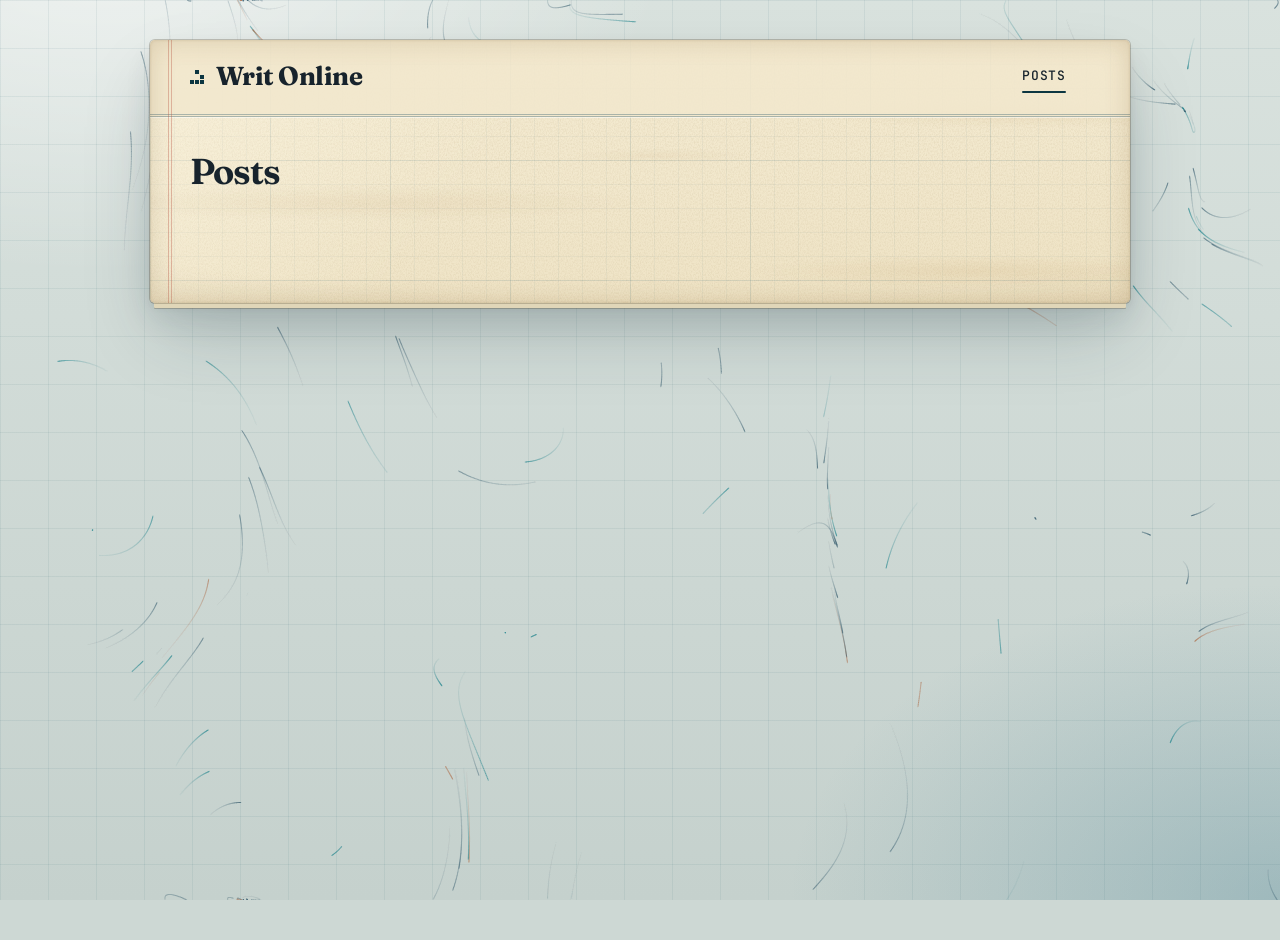
==== commit 6a8f8eec: "Sync blog site from Folio" ====
--- a/posts.html
+++ b/posts.html
@@ -7,8 +7,8 @@
 <meta name="color-scheme" content="light dark">
 <title>Posts · Writ Online</title>
 <link rel="icon" type="image/svg+xml" href="./favicon.svg?v=8591798611">
-<link rel="stylesheet" href="./assets/blog.css?v=cd92e0d8f4">
-<script src="./assets/blog.js?v=d08083df86" defer></script>
+<link rel="stylesheet" href="./assets/blog.css?v=b0c54137ca">
+<script src="./assets/blog.js?v=3c790bfd4f" defer></script>
 </head>
 <body data-page="posts" data-root="./">
 <div class="sheet">
--- a/assets/blog.css
+++ b/assets/blog.css
@@ -1 +1 @@
-:root{color-scheme:light;--surface-app: #f7f7f8;--surface: #ffffff;--surface-raised: #ffffff;--surface-sunken: #fafafb;--surface-nav: #f3f3f5;--surface-hover: #e9eaee;--surface-hover-paper: #f3f4f6;--surface-selected: #e9effe;--border: #e5e6ea;--border-strong: #d1d3da;--border-focus: #2f5bea;--text: #16181d;--text-2: #3b3f48;--text-3: #5d6270;--text-faint: #8b909c;--accent: #2f5bea;--accent-hover: #2349c8;--accent-text: #2a52d6;--accent-soft: #eaf0fe;--accent-soft-hover: #dbe5fd;--accent-line: #b9cbfa;--on-accent: #ffffff;--success: #1f7a4a;--success-soft: #e7f5ec;--warning: #8f5d00;--warning-soft: #fdf5e3;--warning-line: #f0dcae;--danger: #c2372b;--danger-soft: #fdecea;--danger-line: #f6cbc6;--label-sage: #3f9a62;--label-blue: #3a7bd5;--label-amber: #c4880f;--label-rose: #d0577a;--label-lavender: #7a62d8;--scrim: rgb(14 15 17 / .4);--toast-bg: #16181d;--toast-text: #f4f5f7;--toast-danger-bg: #b3342a;--shadow-1: 0 1px 2px rgb(16 18 24 / .05);--shadow-2: 0 4px 14px rgb(16 18 24 / .07);--shadow-3: 0 16px 48px rgb(16 18 24 / .12);--shadow-modal: 0 24px 80px rgb(16 18 24 / .22);--font-sans: Inter, ui-sans-serif, system-ui, -apple-system, BlinkMacSystemFont, "Segoe UI", Roboto, sans-serif;--font-display: var(--font-sans);--font-mono: ui-monospace, SFMono-Regular, "Cascadia Mono", Consolas, "Liberation Mono", monospace;--text-2xs: 11px;--text-xs: 12px;--text-sm: 13px;--text-base: 14px;--text-read: 16px;--text-lg: 18px;--text-xl: 22px;--text-2xl: 28px;--text-3xl: 36px;--text-display: 52px;--leading-tight: 1.25;--leading-snug: 1.45;--leading-body: 1.6;--leading-read: 1.75;--tracking-label: .08em;--space-1: 4px;--space-2: 8px;--space-3: 12px;--space-4: 16px;--space-5: 20px;--space-6: 24px;--space-8: 32px;--space-10: 40px;--space-12: 48px;--radius-sm: 4px;--radius-md: 6px;--radius-lg: 8px;--radius-xl: 12px;--radius-pill: 999px;--ease: cubic-bezier(.2, .7, .2, 1);--dur-fast: .12s;--dur: .2s;--bg: var(--surface-app);--paper: var(--surface);--sidebar: var(--surface-nav);--ink: var(--text);--muted: var(--text-3);--line: var(--border);--line-dark: var(--border-strong);--green: var(--accent);--green-hover: var(--accent-hover);--green-soft: var(--accent-soft);--sage: var(--label-sage);--red: var(--danger);--red-soft: var(--danger-soft);--shadow: var(--shadow-3);--font: var(--font-sans);font-family:var(--font-sans);font-size:var(--text-base);line-height:var(--leading-body);color:var(--text);background:var(--surface-app)}@media(prefers-color-scheme:dark){:root:not([data-theme=light]){color-scheme:dark;--surface-app: #0e0f11;--surface: #16171a;--surface-raised: #1d1f23;--surface-sunken: #121315;--surface-nav: #121315;--surface-hover: #1f2125;--surface-hover-paper: #1d1f23;--surface-selected: #1b2340;--border: #26282d;--border-strong: #353840;--border-focus: #6b8cff;--text: #ececf0;--text-2: #c4c7cf;--text-3: #9a9fab;--text-faint: #6c717c;--accent: #6b8cff;--accent-hover: #85a0ff;--accent-text: #8ea8ff;--accent-soft: #1a2242;--accent-soft-hover: #222c55;--accent-line: #34427a;--on-accent: #0b1020;--success: #5fcf8e;--success-soft: #13261b;--warning: #f0b84a;--warning-soft: #2a2312;--warning-line: #4a3b17;--danger: #ff7b6e;--danger-soft: #331a18;--danger-line: #5a2b26;--label-sage: #6cc28c;--label-blue: #6fa6ef;--label-amber: #e3ad48;--label-rose: #ee8aa6;--label-lavender: #a596f2;--scrim: rgb(0 0 0 / .6);--toast-bg: #ececf0;--toast-text: #16181d;--toast-danger-bg: #f6c4bd;--shadow-1: 0 1px 2px rgb(0 0 0 / .4);--shadow-2: 0 4px 16px rgb(0 0 0 / .4);--shadow-3: 0 18px 60px rgb(0 0 0 / .5);--shadow-modal: 0 28px 100px rgb(0 0 0 / .6) }}:root[data-theme=dark]{color-scheme:dark;--surface-app: #0e0f11;--surface: #16171a;--surface-raised: #1d1f23;--surface-sunken: #121315;--surface-nav: #121315;--surface-hover: #1f2125;--surface-hover-paper: #1d1f23;--surface-selected: #1b2340;--border: #26282d;--border-strong: #353840;--border-focus: #6b8cff;--text: #ececf0;--text-2: #c4c7cf;--text-3: #9a9fab;--text-faint: #6c717c;--accent: #6b8cff;--accent-hover: #85a0ff;--accent-text: #8ea8ff;--accent-soft: #1a2242;--accent-soft-hover: #222c55;--accent-line: #34427a;--on-accent: #0b1020;--success: #5fcf8e;--success-soft: #13261b;--warning: #f0b84a;--warning-soft: #2a2312;--warning-line: #4a3b17;--danger: #ff7b6e;--danger-soft: #331a18;--danger-line: #5a2b26;--label-sage: #6cc28c;--label-blue: #6fa6ef;--label-amber: #e3ad48;--label-rose: #ee8aa6;--label-lavender: #a596f2;--scrim: rgb(0 0 0 / .6);--toast-bg: #ececf0;--toast-text: #16181d;--toast-danger-bg: #f6c4bd;--shadow-1: 0 1px 2px rgb(0 0 0 / .4);--shadow-2: 0 4px 16px rgb(0 0 0 / .4);--shadow-3: 0 18px 60px rgb(0 0 0 / .5);--shadow-modal: 0 28px 100px rgb(0 0 0 / .6) }.markdown{font-size:var(--text-read);line-height:var(--leading-read);color:var(--text-2);overflow-wrap:anywhere}.markdown>:first-child{margin-top:0}.markdown h1,.markdown h2,.markdown h3,.markdown h4{font-weight:600;color:var(--text);line-height:var(--leading-tight);letter-spacing:-.35px}.markdown h1,.markdown h2,.markdown h3{font-family:var(--font-display);letter-spacing:-.02em;font-weight:650}.markdown h1{font-size:var(--text-2xl);margin:30px 0 15px}.markdown h2{font-size:var(--text-xl);margin:29px 0 12px}.markdown h3{font-size:var(--text-lg);margin:24px 0 9px}.markdown p{margin:0 0 17px}.markdown strong{font-weight:600;color:var(--text)}.markdown a{color:var(--accent-text);text-underline-offset:3px}.markdown a.wiki-link{display:inline;padding:1px 5px;border-radius:var(--radius-sm);background:var(--accent-soft);color:var(--accent-text);text-decoration:none;font-size:.95em;box-decoration-break:clone;-webkit-box-decoration-break:clone}.markdown a.wiki-link:hover{background:var(--accent-soft-hover)}.markdown a.wiki-link:before{content:"\2197";font-size:.85em;margin-right:4px;opacity:.7}.markdown a[data-wiki-target]{border-bottom:1px dashed var(--warning-line);background:var(--warning-soft);color:var(--warning)}.markdown ul,.markdown ol{padding-left:23px;margin:12px 0 20px}.markdown li{padding-left:3px;margin:4px 0}.markdown li::marker{color:var(--text-3)}.markdown [id]{scroll-margin-top:16px}.markdown [id]:focus{outline:none}.markdown .toc{margin:0 0 26px;font-size:var(--text-base);line-height:1.4}.markdown .toc .toc-box{margin:0;min-width:0;padding:6px 16px 10px;border:1px solid var(--border-strong);border-radius:var(--radius-md);background:var(--surface-sunken)}.markdown .toc .toc-title{padding:0 6px;margin-left:-2px;font-family:var(--font-sans);font-size:var(--text-xs);font-weight:600;letter-spacing:.08em;text-transform:uppercase;color:var(--text-3)}.markdown .toc ul{margin:0;padding:0;list-style:none}.markdown .toc ul ul{margin-left:6px;padding-left:14px;border-left:1px solid var(--border)}.markdown .toc li{margin:0;padding:0}.markdown .toc a{display:inline-block;padding:5px 2px;text-decoration:none}.markdown .toc a:hover{text-decoration:underline}.markdown a.toc-up{display:inline-block;min-width:1.6em;margin-left:.4em;padding:0 .3em;border-radius:var(--radius-sm);color:var(--text-3);font-family:var(--font-sans);font-size:.7em;font-weight:500;letter-spacing:0;text-align:center;text-decoration:none;vertical-align:.15em}.markdown a.toc-up:hover,.markdown a.toc-up:focus-visible{background:var(--accent-soft);color:var(--accent-text)}@media(pointer:coarse){.markdown .toc a{padding:11px 4px}.markdown a.toc-up{min-width:44px;margin:-12px -6px -12px .2em;padding:12px 6px;font-size:.8em}}.markdown blockquote{margin:22px 0;border-left:3px solid var(--accent-line);padding:13px 19px;background:var(--surface-sunken);border-radius:0 var(--radius-md) var(--radius-md) 0;color:var(--text-2);font-size:var(--text-base)}.markdown blockquote p:last-child{margin-bottom:0}.markdown code{font-family:var(--font-mono);font-size:.85em;padding:2px 5px;background:var(--surface-hover-paper);border-radius:var(--radius-sm);color:var(--text-2)}.markdown pre{background:var(--surface-sunken);border:1px solid var(--border);border-radius:var(--radius-md);padding:16px;overflow-x:auto;line-height:1.7;font-family:var(--font-mono);font-size:var(--text-sm);white-space:pre;overflow-wrap:normal}.markdown pre code{padding:0;background:none;font-size:inherit}.markdown hr{border:0;border-top:1px solid var(--border);margin:28px 0}.markdown table{display:block;max-width:100%;overflow:auto;border-collapse:collapse;font-size:var(--text-xs);margin-bottom:20px}.markdown td,.markdown th{text-align:left;border:1px solid var(--border);padding:8px 12px}.markdown th{background:var(--surface-sunken);font-weight:600}.markdown video{display:block;max-width:100%;height:auto;border-radius:var(--radius-md);background:var(--surface-sunken)}.markdown .embed-card{margin:14px 0}.markdown a.embed-card-link{display:flex;flex-direction:column;justify-content:center;gap:2px;min-height:44px;padding:10px 14px;overflow:hidden;background:var(--surface-sunken);border:1px solid var(--border);border-radius:var(--radius-md);color:var(--text);text-decoration:none}.markdown a.embed-card-link:hover,.markdown a.embed-card-link:focus-visible{border-color:var(--accent-line)}.markdown .embed-card-host{font-weight:600;color:var(--accent-text);overflow-wrap:anywhere}.markdown .embed-card-path{min-width:0;overflow:hidden;color:var(--text-3);font-size:var(--text-sm);text-overflow:ellipsis;white-space:nowrap}.markdown a.embed-link{overflow-wrap:anywhere}.markdown .embed-missing{color:var(--text-3);font-style:italic}.markdown input[type=checkbox]{accent-color:var(--accent)}@media(min-width:1440px){.markdown{font-size:var(--text-read);line-height:var(--leading-read)}}@media(max-width:760px){.markdown{font-size:var(--text-read);line-height:var(--leading-read);color:var(--text-2)}.markdown h2{font-size:var(--text-xl);margin-top:26px}.markdown h3{font-size:var(--text-lg)}.markdown blockquote{font-size:var(--text-base);margin:22px 0;padding:13px 16px}.markdown a.wiki-link{font-size:.95em;white-space:normal}}.markdown{font-size:var(--text-read);color:var(--text-2);line-height:var(--leading-read)}.markdown h1,.markdown h2,.markdown h3,.markdown h4,.markdown strong{color:var(--text)}.markdown h2{font-size:var(--text-xl)}.markdown h3{font-size:var(--text-lg)}.markdown blockquote{font-size:var(--text-base);color:var(--text-2)}.markdown a,.markdown a.wiki-link{color:var(--accent-text)}.markdown a[data-wiki-target]{color:var(--warning)}.markdown code{color:var(--text-2)}.markdown table{font-size:var(--text-sm)}.markdown img{display:block;max-width:100%;height:auto;border-radius:var(--radius-md)}@media(min-width:1440px){.markdown{font-size:var(--text-read)}}@media(max-width:760px){.markdown{font-size:var(--text-read);line-height:var(--leading-read)}.markdown h2{font-size:var(--text-xl)}.markdown h3{font-size:var(--text-lg)}.markdown blockquote{font-size:var(--text-base)}}.nb-bar{display:flex;align-items:center;gap:12px;margin:0 0 16px}.nb-run svg{width:14px;height:14px}.nb-job{font-size:var(--text-xs);color:var(--text-3)}.nb-job-failed{color:var(--danger)}.nb-cell{margin:20px 0 0}.markdown .nb-cell pre{margin:0}.nb-code .hl-comment{color:var(--text-3);font-style:italic}.nb-code .hl-string{color:var(--success)}.nb-code .hl-constant{color:var(--warning)}.nb-code .hl-keyword,.nb-code .hl-storage.hl-modifier{color:var(--accent-text)}.nb-code .hl-storage.hl-type,.nb-code .hl-entity.hl-name.hl-type,.nb-code .hl-support.hl-type{color:var(--label-lavender)}.nb-code .hl-entity.hl-name.hl-function,.nb-code .hl-support.hl-function{color:var(--label-blue)}.nb-code .hl-keyword.hl-operator,.nb-code .hl-punctuation{color:var(--text-2)}.nb-code .hl-invalid{color:var(--danger)}.nb-output{margin:0 0 20px;border:1px solid var(--border);border-top:0;border-radius:0 0 var(--radius-md) var(--radius-md);background:var(--surface);overflow:hidden}.nb-cell+.nb-output{margin-top:-1px}.nb-output-head{display:flex;align-items:center;gap:10px;padding:6px 12px;background:var(--surface-sunken);border-bottom:1px solid var(--border);font-size:var(--text-2xs);color:var(--text-3)}.nb-status{font-weight:550;letter-spacing:var(--tracking-label);text-transform:uppercase;color:var(--success)}.nb-output-error .nb-status,.nb-output-timeout .nb-status{color:var(--danger)}.nb-output-truncated .nb-status,.nb-output-skipped .nb-status{color:var(--warning)}.nb-stale-flag{padding:1px 7px;border:1px solid var(--warning-line);border-radius:var(--radius-pill);background:var(--warning-soft);color:var(--warning)}.nb-time{margin-left:auto}.nb-output-body{padding:10px 12px}.nb-output-body:empty{display:none}.nb-stale .nb-output-body{opacity:.5}.nb-text{margin:0;font-family:var(--font-mono);font-size:var(--text-sm);line-height:1.6;color:var(--text-2);white-space:pre-wrap;overflow-wrap:anywhere}.nb-text+.nb-text,.nb-text+.nb-rich,.nb-rich+.nb-text{margin-top:8px}.markdown .nb-output .nb-text{padding:0;border:0;background:none}.nb-stderr{color:var(--danger)}.nb-unknown{margin:0;font-size:var(--text-xs);color:var(--text-3)}.nb-frame{display:block;width:100%;height:120px;border:0;background:transparent}.nb-bar[hidden]{display:none}@font-face{font-family:Fraunces;font-style:normal;font-weight:300 800;font-display:swap;src:url(fonts/Fraunces-latin.woff2?v=4b4c27f81b) format("woff2")}@font-face{font-family:Inter;font-style:normal;font-weight:100 900;font-display:swap;src:url(fonts/InterVariable-latin.woff2?v=d0c4a8f48d) format("woff2")}@font-face{font-family:JetBrains Mono;font-style:normal;font-weight:100 800;font-display:swap;src:url(fonts/JetBrainsMono-latin.woff2?v=8c6af9fe3e) format("woff2")}:root{background:var(--backdrop-base);--font-sans: "Inter", ui-sans-serif, system-ui, -apple-system, BlinkMacSystemFont, "Segoe UI", Roboto, sans-serif;--text-read: 17px;--backdrop-base: #e6e9f2;--backdrop: radial-gradient(ellipse 80% 78% at 8% -8%, #d6e0ff 0%, transparent 62%), radial-gradient(ellipse 66% 71% at 104% 6%, #ffdce8 0%, transparent 58%), radial-gradient(ellipse 73% 84% at 86% 112%, #d6f0e3 0%, transparent 62%), radial-gradient(ellipse 58% 67% at -6% 96%, #fdeccb 0%, transparent 60%);--sheet-base: linear-gradient(172deg, #fffefb 0%, #fcfaf4 42%, #f7f3e8 100%);--sheet-sheen: linear-gradient(128deg, rgb(255 255 255 / .7) 0%, rgb(255 255 255 / 0) 38%);--sheet-grain: repeating-linear-gradient(0deg, rgb(110 90 40 / .02) 0 1px, transparent 1px 4px), repeating-linear-gradient(90deg, rgb(110 90 40 / .012) 0 1px, transparent 1px 5px);--sheet-vignette: radial-gradient(ellipse 130% 100% at 50% 35%, transparent 58%, rgb(120 96 40 / .1) 100%);--sheet-hi: rgb(255 255 255 / .55);--sheet-under: #f1ede1;--sheet-edge: rgb(80 64 30 / .14);--sheet-shadow: 0 1px 1px rgb(40 30 10 / .06), 0 3px 6px rgb(40 30 10 / .05), 0 12px 24px rgb(35 35 70 / .08), 0 32px 64px -8px rgb(35 35 70 / .16);--bar-sheen: rgb(255 255 255 / .35);--bar-edge: rgb(255 255 255 / .5);--card-bg: rgb(255 255 255 / .6);--card-shadow: 0 1px 2px rgb(60 48 20 / .07), 0 6px 16px -8px rgb(60 48 20 / .16);--card-shadow-hover: 0 2px 4px rgb(60 48 20 / .08), 0 14px 28px -10px rgb(47 91 234 / .28);--media-shadow: 0 1px 2px rgb(40 30 10 / .1), 0 10px 28px -10px rgb(40 30 10 / .32);--icon-search: url("data:image/svg+xml,%3Csvg xmlns='http://www.w3.org/2000/svg' viewBox='0 0 20 20' fill='none' stroke='%238b909c' stroke-width='2' stroke-linecap='round'%3E%3Ccircle cx='8.5' cy='8.5' r='5.5'/%3E%3Cpath d='M13 13l4 4'/%3E%3C/svg%3E");--surface: #fffefc;--surface-sunken: rgb(90 72 30 / .045);--surface-hover-paper: rgb(90 72 30 / .07);--border: rgb(70 56 24 / .14);--border-strong: rgb(70 56 24 / .26)}@media(prefers-color-scheme:dark){:root:not([data-theme=light]){--backdrop-base: #0b0c10;--backdrop: radial-gradient(ellipse 73% 76% at 8% -8%, #25335f 0%, transparent 62%), radial-gradient(ellipse 63% 69% at 104% 8%, #3a2342 0%, transparent 58%), radial-gradient(ellipse 73% 84% at 86% 112%, #123a33 0%, transparent 62%), radial-gradient(ellipse 58% 67% at -6% 96%, #3a2d14 0%, transparent 60%);--sheet-base: linear-gradient(172deg, #232429 0%, #1c1d21 45%, #17181c 100%);--sheet-sheen: linear-gradient(128deg, rgb(255 255 255 / .06) 0%, rgb(255 255 255 / 0) 38%);--sheet-grain: repeating-linear-gradient(0deg, rgb(255 255 255 / .014) 0 1px, transparent 1px 4px), repeating-linear-gradient(90deg, rgb(255 255 255 / .01) 0 1px, transparent 1px 5px);--sheet-vignette: radial-gradient(ellipse 130% 100% at 50% 35%, transparent 55%, rgb(0 0 0 / .32) 100%);--sheet-hi: rgb(255 255 255 / .04);--sheet-under: #141519;--sheet-edge: rgb(255 255 255 / .09);--sheet-shadow: 0 1px 1px rgb(0 0 0 / .4), 0 4px 8px rgb(0 0 0 / .3), 0 16px 32px rgb(0 0 0 / .35), 0 40px 80px -8px rgb(0 0 0 / .55);--bar-sheen: rgb(255 255 255 / .035);--bar-edge: rgb(255 255 255 / .04);--card-bg: rgb(255 255 255 / .035);--card-shadow: 0 1px 2px rgb(0 0 0 / .4), 0 8px 18px -10px rgb(0 0 0 / .6);--card-shadow-hover: 0 2px 4px rgb(0 0 0 / .4), 0 16px 32px -12px rgb(107 140 255 / .35);--media-shadow: 0 1px 2px rgb(0 0 0 / .5), 0 12px 30px -10px rgb(0 0 0 / .7);--icon-search: url("data:image/svg+xml,%3Csvg xmlns='http://www.w3.org/2000/svg' viewBox='0 0 20 20' fill='none' stroke='%236c717c' stroke-width='2' stroke-linecap='round'%3E%3Ccircle cx='8.5' cy='8.5' r='5.5'/%3E%3Cpath d='M13 13l4 4'/%3E%3C/svg%3E");--surface: #212227;--surface-sunken: rgb(0 0 0 / .22);--surface-hover-paper: rgb(255 255 255 / .06);--border: rgb(255 255 255 / .09);--border-strong: rgb(255 255 255 / .18)}}*,*:before,*:after{box-sizing:border-box}html{-webkit-text-size-adjust:100%}[hidden]{display:none!important}body:before{content:"";position:fixed;inset:0;z-index:-1;pointer-events:none;background:var(--backdrop)}body{margin:0;min-height:100vh;background:none;color:var(--text-2);font-family:var(--font-sans);font-size:var(--text-base);line-height:var(--leading-body);font-optical-sizing:auto;text-rendering:optimizeLegibility;-webkit-font-smoothing:antialiased}a{color:var(--accent-text);text-underline-offset:3px}:focus-visible{outline:2px solid var(--border-focus);outline-offset:2px}button{font:inherit;color:inherit}.sheet{max-width:70rem;margin:var(--space-10) auto var(--space-12);border-radius:3px;background:var(--sheet-vignette),var(--sheet-sheen),var(--sheet-grain),var(--sheet-base);box-shadow:0 0 0 1px var(--sheet-edge),inset 0 1px 0 var(--sheet-hi),0 9px 0 -4px var(--sheet-under),0 10px 0 -4px var(--sheet-edge),var(--sheet-shadow)}body[data-page=post] .sheet{max-width:56rem}.site-header{border-bottom:1px solid var(--border);box-shadow:0 1px 0 var(--bar-edge);border-radius:3px 3px 0 0;background:linear-gradient(180deg,var(--bar-sheen),rgb(255 255 255 / 0))}.site-header-inner{display:flex;flex-wrap:wrap;align-items:center;gap:var(--space-2) var(--space-6);padding:var(--space-4) var(--space-10)}:root[data-world-epoch] .site-header-inner{position:relative;padding-bottom:calc(var(--space-4) + 1.5em)}.world-clock{position:absolute;left:var(--space-10);right:var(--space-10);bottom:var(--space-3);margin:0;overflow:hidden;font-size:var(--text-xs);line-height:1.5;color:var(--text-3);text-overflow:ellipsis;white-space:nowrap}.site-title{display:inline-flex;align-items:center;gap:var(--space-3);font-family:var(--font-display);font-size:var(--text-xl);font-weight:700;letter-spacing:-.025em;color:var(--text);text-decoration:none}.site-title:before{content:"";flex:none;width:14px;height:14px;border-radius:4px;background:linear-gradient(135deg,var(--accent) 0%,var(--label-lavender) 55%,var(--label-rose) 100%);transform:rotate(45deg);box-shadow:0 2px 6px -1px #2f5bea73}.site-nav{display:flex;flex-wrap:wrap;align-items:center;gap:var(--space-1);margin-left:auto}.site-nav a{position:relative;display:inline-flex;align-items:center;min-height:40px;padding:0 var(--space-3);border-radius:var(--radius-md);color:var(--text-3);font-size:var(--text-sm);text-decoration:none;transition:color var(--dur-fast) var(--ease),background var(--dur-fast) var(--ease)}.site-nav a:hover{background:var(--surface-hover-paper);color:var(--text)}.site-nav a.tab{margin-right:var(--space-3);border-radius:0;color:var(--text);font-size:var(--text-base);font-weight:600;background:none}.site-nav a.tab:after{content:"";position:absolute;left:var(--space-3);right:var(--space-3);bottom:4px;height:2px;border-radius:2px;background:var(--accent);transform:scaleX(0);transition:transform var(--dur) var(--ease)}.site-nav a.tab:hover:after,.site-nav a.tab[aria-current]:after{transform:scaleX(1)}.site-nav a.tab+a:before{content:"";position:absolute;left:calc(var(--space-3) * -1 - 1px);top:11px;bottom:11px;width:1px;background:var(--border-strong)}.page{padding:var(--space-8) var(--space-10) var(--space-12)}.blurb{max-width:44rem;margin:0 0 var(--space-8);font-size:var(--text-lg);line-height:var(--leading-snug);letter-spacing:-.005em;color:var(--text-2)}.blurb:empty{display:none}.blurb p{margin:0 0 var(--space-3)}.page-title{margin:0 0 var(--space-6);font-family:var(--font-display);font-size:var(--text-3xl);font-weight:700;letter-spacing:-.03em;line-height:var(--leading-tight);color:var(--text)}.section-title{display:flex;align-items:center;gap:var(--space-3);margin:0 0 var(--space-4);font-size:var(--text-2xs);font-weight:600;letter-spacing:var(--tracking-label);text-transform:uppercase;color:var(--text-3)}.section-title:after{content:"";flex:1;height:1px;background:var(--border)}.index-grid{display:grid;grid-template-columns:minmax(0,1fr) 17.5rem;gap:var(--space-10);align-items:start}.index-grid:has(>.index-side[hidden]){grid-template-columns:minmax(0,1fr)}.post-link,.post-summary,.tag-chip,.blurb,.page-title,.post-title{overflow-wrap:anywhere}.tag-chip{max-width:100%}.post-list,.post-cards{list-style:none;margin:0;padding:0}.post-item{padding:var(--space-5) 0;border-bottom:1px solid var(--border)}.post-item:first-child{padding-top:0}.post-link{font-family:var(--font-display);font-size:var(--text-xl);font-weight:650;letter-spacing:-.02em;line-height:var(--leading-tight);color:var(--text);text-decoration:none;transition:color var(--dur-fast) var(--ease)}.post-link:hover{color:var(--accent-text)}.post-meta{display:flex;flex-wrap:wrap;align-items:center;gap:var(--space-2) var(--space-3);margin:var(--space-2) 0 0;font-size:var(--text-sm);color:var(--text-3);font-variant-numeric:tabular-nums}.entry-no{font-weight:600;letter-spacing:.02em;white-space:nowrap}.post-tags{display:inline-flex;flex-wrap:wrap;gap:var(--space-2)}.post-summary{margin:var(--space-2) 0 0;color:var(--text-2)}.all-posts{margin:var(--space-5) 0 0;font-weight:600}.all-posts a{display:inline-flex;align-items:center;min-height:40px;text-decoration:none}.all-posts a:hover{text-decoration:underline}.tag-chip{display:inline-flex;align-items:center;gap:var(--space-1);min-height:26px;padding:1px var(--space-3);border:1px solid var(--accent-line);border-radius:var(--radius-pill);background:var(--accent-soft);color:var(--accent-text);font-size:var(--text-xs);font-weight:500;text-decoration:none;transition:background var(--dur-fast) var(--ease)}.tag-chip:hover{background:var(--accent-soft-hover)}.tag-chip[aria-pressed=true]{border-color:var(--accent);background:var(--accent);color:var(--on-accent)}.tag-count{opacity:.7;font-variant-numeric:tabular-nums}.search-row{display:flex;flex-wrap:wrap;gap:var(--space-3);align-items:center}.side-search{margin:0}.side-search-input{display:block;width:100%;height:38px;padding:0 var(--space-3) 0 36px;border:1px solid var(--border-strong);border-radius:var(--radius-pill);background:var(--icon-search) no-repeat 12px 50% / 16px 16px,var(--card-bg);box-shadow:inset 0 1px 2px #3c301414;color:var(--text);font:inherit;font-size:var(--text-sm);appearance:none}.side-search-input::placeholder{color:var(--text-3);opacity:1}.side-search-input:focus-visible{border-color:var(--border-focus);outline-offset:1px}.filter-status{min-height:1.6em;margin:0 0 var(--space-4);color:var(--text-3);font-size:var(--text-sm)}.filter-clear{min-height:40px;margin-bottom:var(--space-3);padding:0 var(--space-4);border:1px solid var(--border-strong);border-radius:var(--radius-pill);background:var(--card-bg);font-size:var(--text-sm);cursor:pointer}.filter-clear:hover{background:var(--surface-hover-paper)}.list-empty{color:var(--text-3)}.post-cards{display:grid;grid-template-columns:repeat(auto-fill,minmax(15.5rem,1fr));gap:var(--space-4)}.post-card{position:relative;display:flex;flex-direction:column;padding:var(--space-5) var(--space-5) var(--space-4);border:1px solid var(--border);border-radius:var(--radius-xl);background:var(--card-bg);box-shadow:var(--card-shadow);transition:transform var(--dur) var(--ease),box-shadow var(--dur) var(--ease),border-color var(--dur) var(--ease)}.post-card:before{content:"";position:absolute;top:-1px;left:var(--space-5);width:28px;height:4px;border-radius:0 0 4px 4px;background:linear-gradient(90deg,var(--accent),var(--label-lavender))}.post-card:hover,.post-card:focus-within{transform:translateY(-2px);border-color:var(--accent-line);box-shadow:var(--card-shadow-hover)}.post-card .post-link{font-size:var(--text-lg)}.post-card .post-link:after{content:"";position:absolute;inset:0;border-radius:inherit}.post-card .post-link:focus-visible{outline:none}.post-card:has(.post-link:focus-visible){outline:2px solid var(--border-focus);outline-offset:2px}.post-card .post-meta{margin-top:var(--space-3)}.post-card .tag-chip{position:relative;z-index:1}.post-card .post-summary{display:-webkit-box;-webkit-box-orient:vertical;-webkit-line-clamp:3;overflow:hidden;font-size:var(--text-sm);line-height:var(--leading-snug)}.post-sentinel{height:1px}.index-side{position:sticky;top:var(--space-6);display:flex;flex-direction:column;gap:var(--space-5)}.side-block{padding:var(--space-4);border:1px solid var(--border);border-radius:var(--radius-xl);background:var(--card-bg);box-shadow:var(--card-shadow)}.side-title{margin:0 0 var(--space-3);font-size:var(--text-2xs);font-weight:600;letter-spacing:var(--tracking-label);text-transform:uppercase;color:var(--text-3)}.side-empty{margin:0;color:var(--text-3)}.cal-head{display:flex;align-items:center;justify-content:space-between;margin-bottom:var(--space-2)}.cal-title{font-family:var(--font-display);font-weight:650;letter-spacing:-.01em;color:var(--text)}.cal-nav{width:36px;height:36px;border:0;border-radius:var(--radius-md);background:none;font-size:var(--text-xl);line-height:1;cursor:pointer}.cal-nav:hover:not(:disabled){background:var(--surface-hover-paper)}.cal-nav:disabled{color:var(--text-faint);cursor:default}.cal-grid{width:100%;border-collapse:collapse;table-layout:fixed;text-align:center}.cal-grid th{padding:var(--space-1) 0;font-size:var(--text-2xs);font-weight:500;color:var(--text-3)}.cal-grid td{padding:1px;height:36px}.cal-day{display:inline-flex;align-items:center;justify-content:center;width:100%;max-width:36px;aspect-ratio:1;border-radius:50%;font-size:var(--text-sm);color:var(--text-3);font-variant-numeric:tabular-nums;text-decoration:none}a.cal-day.has-posts{background:var(--accent-soft);color:var(--accent-text);font-weight:700;box-shadow:inset 0 0 0 1px var(--accent-line);transition:background var(--dur-fast) var(--ease)}a.cal-day.has-posts:hover{background:var(--accent-soft-hover)}a.cal-day[aria-pressed=true]{background:var(--accent);color:var(--on-accent);box-shadow:none}.tag-cloud{display:flex;flex-wrap:wrap;align-items:center;gap:var(--space-2)}.tag-cloud .tag-chip{min-height:32px}.tag-cloud .w1{font-size:var(--text-xs)}.tag-cloud .w2{font-size:var(--text-sm)}.tag-cloud .w3{font-size:var(--text-base)}.tag-cloud .w4{font-size:var(--text-lg)}.tag-cloud .w5{font-size:var(--text-xl)}.post{max-width:46rem;margin:0 auto}.post-head{margin-bottom:var(--space-8);padding-bottom:var(--space-5);border-bottom:1px solid var(--border)}.post-title{margin:0;font-family:var(--font-display);font-size:var(--text-3xl);font-weight:750;letter-spacing:-.035em;line-height:var(--leading-tight);color:var(--text)}.post-head .post-meta{margin-top:var(--space-3)}.post-back{max-width:46rem;margin:var(--space-8) auto 0}.post-back a{display:inline-flex;align-items:center;min-height:40px;font-weight:600;text-decoration:none}.post-back a:hover{text-decoration:underline}.post-body img,.post-body video,.post-body .nb-frame{display:block;max-width:100%;height:auto;margin:var(--space-6) auto;border-radius:var(--radius-xl)}.post-body img,.post-body video{box-shadow:var(--media-shadow)}.post-body video{width:100%;background:#0b0c0e}.post-body .nb-frame{height:120px;margin:0;border-radius:var(--radius-lg)}.post-body figure{margin:var(--space-8) 0}.post-body figure img{margin:0 auto}.post-body figcaption{margin-top:var(--space-3);text-align:center;font-size:var(--text-sm);color:var(--text-3)}.post-body .nb-cell{margin-top:var(--space-6)}.post-body .nb-cell pre{border-radius:var(--radius-xl);box-shadow:var(--card-shadow)}.post-body .nb-cell:has(+.nb-output) pre{border-radius:var(--radius-xl) var(--radius-xl) 0 0}.post-body .nb-output{margin-bottom:var(--space-6);border-radius:0 0 var(--radius-xl) var(--radius-xl);box-shadow:var(--card-shadow)}.post-body .nb-output-body .nb-frame{border-radius:var(--radius-lg)}.post-body .toc .toc-box{border-radius:var(--radius-xl)}.post-body .embed-card{margin:var(--space-6) 0}.post-body a.embed-card-link{position:relative;gap:2px;min-height:64px;padding:var(--space-4) 52px var(--space-4) var(--space-5);border-left:4px solid var(--accent);border-radius:var(--radius-lg) var(--radius-xl) var(--radius-xl) var(--radius-lg);background:var(--card-bg);box-shadow:var(--card-shadow);transition:transform var(--dur) var(--ease),box-shadow var(--dur) var(--ease),border-color var(--dur) var(--ease)}.post-body a.embed-card-link:after{content:"\2197";position:absolute;right:var(--space-5);top:50%;transform:translateY(-50%);font-size:var(--text-lg);color:var(--text-faint);transition:color var(--dur-fast) var(--ease)}.post-body a.embed-card-link:hover,.post-body a.embed-card-link:focus-visible{transform:translateY(-1px);box-shadow:var(--card-shadow-hover)}.post-body a.embed-card-link:hover:after,.post-body a.embed-card-link:focus-visible:after{color:var(--accent-text)}@media(max-width:860px){.index-grid{grid-template-columns:minmax(0,1fr);gap:var(--space-8)}.index-side{position:static;order:-1;gap:var(--space-3)}.side-block{padding:var(--space-3) var(--space-4)}.side-title{margin-bottom:var(--space-2)}}@media(max-width:760px){:root{font-size:15px;--text-read: 16px}.sheet{margin:var(--space-2) var(--space-2) var(--space-6)}.site-header-inner,.page{padding-left:var(--space-5);padding-right:var(--space-5)}.world-clock{left:var(--space-5);right:var(--space-5)}.page{padding-top:var(--space-6);padding-bottom:var(--space-8)}.site-nav{margin-left:calc(var(--space-3) * -1);width:100%}.page-title,.post-title{font-size:var(--text-2xl)}.post-cards{grid-template-columns:minmax(0,1fr)}.post-back{margin-top:var(--space-5)}.tag-chip{min-height:32px;padding-left:var(--space-4);padding-right:var(--space-4)}.cal-grid td{height:40px}.cal-day{max-width:38px}}:root[data-style=chronicle]{--font-display: "Fraunces", "Iowan Old Style", "Palatino Linotype", Palatino, Georgia, serif;--text-read: 17px;--c-accent: var(--blog-accent, #8e2f26);--accent: var(--c-accent);--accent-text: color-mix(in srgb, var(--c-accent) 30%, #1f160c);--accent-strong: var(--accent-text);--accent-hover: var(--accent-text);--accent-soft: color-mix(in srgb, var(--c-accent) 11%, transparent);--accent-soft-hover: color-mix(in srgb, var(--c-accent) 19%, transparent);--accent-line: color-mix(in srgb, var(--c-accent) 38%, transparent);--on-accent: #fff9ea;--border-focus: var(--accent-text);--text: #2a2016;--text-2: #3d3123;--text-3: #5b4c37;--text-faint: #86765c;--surface: #f8f0dd;--surface-sunken: rgb(110 78 30 / .075);--surface-hover-paper: rgb(110 78 30 / .1);--border: rgb(96 66 24 / .22);--border-strong: rgb(96 66 24 / .38);--label-sage: #4a7a46;--label-blue: #3f6590;--label-amber: #9a6a14;--label-rose: #9c4a5c;--label-lavender: #66558f;--backdrop-base: #0d1426;--backdrop: url(chronicle/stars.svg?v=34c0461668) 0 0 / 560px 560px, url(chronicle/contours.svg?v=704d6bd673) 0 0 / 800px 800px, radial-gradient(ellipse 70% 55% at 12% -6%, #26386a 0%, transparent 68%), radial-gradient(ellipse 60% 45% at 96% 4%, #1d2c52 0%, transparent 66%), radial-gradient(ellipse 90% 40% at 50% 118%, #4a3425 0%, transparent 70%), linear-gradient(180deg, #111a31 0%, #0b1122 100%);--sheet-base: linear-gradient(174deg, #f7efda 0%, #f1e6ca 38%, #eadcba 100%);--sheet-sheen: linear-gradient(125deg, rgb(255 251 238 / .6) 0%, transparent 34%);--sheet-stains: radial-gradient(ellipse 34% 14% at 10% 10%, rgb(176 124 52 / .13), transparent 70%), radial-gradient(ellipse 26% 11% at 90% 34%, rgb(160 110 40 / .09), transparent 70%), radial-gradient(ellipse 40% 15% at 20% 76%, rgb(150 100 36 / .08), transparent 70%), radial-gradient(ellipse 30% 12% at 86% 95%, rgb(176 124 52 / .13), transparent 70%);--sheet-grain: url(chronicle/grain.svg?v=b0f7ed62ee) 0 0 / 240px 240px, repeating-linear-gradient(0deg, rgb(110 80 30 / .018) 0 1px, transparent 1px 3px);--sheet-vignette: radial-gradient(ellipse 125% 95% at 50% 40%, transparent 56%, rgb(130 88 34 / .2) 100%);--sheet-shadow: 0 0 0 1px rgb(0 0 0 / .18), 0 2px 6px 3px rgb(0 0 0 / .26), 0 10px 24px rgb(2 6 20 / .34), 0 36px 70px -10px rgb(2 6 20 / .6);--bar-sheen: rgb(255 248 228 / .45);--bar-edge: rgb(255 250 235 / .5);--card-bg: linear-gradient(180deg, rgb(255 251 238 / .6), rgb(255 248 228 / .3));--card-shadow: 0 1px 2px rgb(70 48 16 / .1), 0 8px 18px -10px rgb(70 48 16 / .28);--card-shadow-hover: 0 2px 4px rgb(70 48 16 / .12), 0 18px 30px -14px rgb(70 48 16 / .42);--media-shadow: 0 1px 2px rgb(60 40 12 / .16), 0 12px 26px -12px rgb(60 40 12 / .45);--icon-search: url("data:image/svg+xml,%3Csvg xmlns='http://www.w3.org/2000/svg' viewBox='0 0 20 20' fill='none' stroke='%235b4c37' stroke-width='2' stroke-linecap='round'%3E%3Ccircle cx='8.5' cy='8.5' r='5.5'/%3E%3Cpath d='M13 13l4 4'/%3E%3C/svg%3E");--moon-lit: #f6e3a4;--moon-dark: #46557f;--moon-ring: rgb(70 60 100 / .6);--ornament: color-mix(in srgb, var(--accent-text) 70%, transparent)}@supports (color: oklch(from red l c h)){:root[data-style=chronicle]{--accent-text: oklch(from var(--c-accent) min(l, .38) c h)}}@media(prefers-color-scheme:dark){:root[data-style=chronicle]:not([data-theme=light]){--c-accent: var(--blog-accent, #dca24a);--accent-text: color-mix(in srgb, var(--c-accent) 30%, #fff1d4);--accent-soft: color-mix(in srgb, var(--c-accent) 14%, transparent);--accent-soft-hover: color-mix(in srgb, var(--c-accent) 24%, transparent);--accent-line: color-mix(in srgb, var(--c-accent) 42%, transparent);--on-accent: #1b1208;--text: #ece0c8;--text-2: #d6c8ab;--text-3: #b0a287;--text-faint: #7f7461;--surface: #251e16;--surface-sunken: rgb(0 0 0 / .26);--surface-hover-paper: rgb(255 226 170 / .07);--border: rgb(255 226 170 / .12);--border-strong: rgb(255 226 170 / .24);--label-sage: #8cbc86;--label-blue: #86a9d6;--label-amber: #dca24a;--label-rose: #d89aab;--label-lavender: #aa9bd2;--backdrop-base: #060911;--backdrop: url(chronicle/stars.svg?v=34c0461668) 0 0 / 560px 560px, url(chronicle/contours.svg?v=704d6bd673) 0 0 / 800px 800px, radial-gradient(ellipse 70% 55% at 12% -6%, #131d3a 0%, transparent 68%), radial-gradient(ellipse 90% 40% at 50% 118%, #2a1d12 0%, transparent 70%), linear-gradient(180deg, #080c18 0%, #05070e 100%);--sheet-base: linear-gradient(174deg, #261f17 0%, #1d1812 42%, #16120d 100%);--sheet-sheen: radial-gradient(ellipse 60% 22% at 50% 0%, rgb(255 176 80 / .09), transparent 80%);--sheet-stains: radial-gradient(ellipse 34% 12% at 12% 14%, rgb(255 170 70 / .05), transparent 70%), radial-gradient(ellipse 36% 12% at 88% 86%, rgb(255 170 70 / .04), transparent 70%);--sheet-grain: repeating-linear-gradient(0deg, rgb(255 226 170 / .012) 0 1px, transparent 1px 3px);--sheet-vignette: radial-gradient(ellipse 125% 95% at 50% 38%, transparent 50%, rgb(0 0 0 / .42) 100%);--sheet-shadow: 0 0 0 1px rgb(0 0 0 / .5), 0 2px 6px 3px rgb(0 0 0 / .4), 0 12px 28px rgb(0 0 0 / .5), 0 40px 80px -10px rgb(0 0 0 / .8);--bar-sheen: rgb(255 200 120 / .04);--bar-edge: rgb(255 226 170 / .05);--card-bg: linear-gradient(180deg, rgb(255 226 170 / .06), rgb(255 226 170 / .02));--card-shadow: 0 1px 2px rgb(0 0 0 / .45), 0 8px 18px -10px rgb(0 0 0 / .7);--card-shadow-hover: 0 2px 4px rgb(0 0 0 / .5), 0 18px 32px -14px rgb(0 0 0 / .8);--media-shadow: 0 1px 2px rgb(0 0 0 / .55), 0 12px 28px -12px rgb(0 0 0 / .8);--icon-search: url("data:image/svg+xml,%3Csvg xmlns='http://www.w3.org/2000/svg' viewBox='0 0 20 20' fill='none' stroke='%23b0a287' stroke-width='2' stroke-linecap='round'%3E%3Ccircle cx='8.5' cy='8.5' r='5.5'/%3E%3Cpath d='M13 13l4 4'/%3E%3C/svg%3E");--moon-lit: #f2d996;--moon-dark: #394168;--moon-ring: rgb(214 196 150 / .55);--ornament: color-mix(in srgb, var(--accent-text) 60%, transparent)}@supports (color: oklch(from red l c h)){:root[data-style=chronicle]:not([data-theme=light]){--accent-text: oklch(from var(--c-accent) max(l, .76) c h)}}}:root[data-style=chronicle] ::selection{background:color-mix(in srgb,var(--c-accent) 30%,transparent)}:root[data-style=chronicle] .sheet{position:relative;isolation:isolate;max-width:min(70rem,calc(100% - 8px));border-radius:0;background:none}:root[data-style=chronicle] body[data-page=post] .sheet{max-width:min(56rem,calc(100% - 8px))}:root[data-style=chronicle] .sheet:before{content:"";position:absolute;inset:-4px;z-index:-1;border:4px solid transparent;background:var(--sheet-vignette),var(--sheet-stains),var(--sheet-sheen),var(--sheet-grain),var(--sheet-base);background-origin:border-box;-webkit-mask:linear-gradient(#000 0 0) padding-box,url(chronicle/deckle-top.svg?v=43c7e536ea) 0 0 / 96px 4px repeat-x border-box,url(chronicle/deckle-bottom.svg?v=4e115103f1) 0 100% / 96px 4px repeat-x border-box,url(chronicle/deckle-left.svg?v=608ebce754) 0 0 / 4px 96px repeat-y border-box,url(chronicle/deckle-right.svg?v=99bf99b634) 100% 0 / 4px 96px repeat-y border-box;mask:linear-gradient(#000 0 0) padding-box,url(chronicle/deckle-top.svg?v=43c7e536ea) 0 0 / 96px 4px repeat-x border-box,url(chronicle/deckle-bottom.svg?v=4e115103f1) 0 100% / 96px 4px repeat-x border-box,url(chronicle/deckle-left.svg?v=608ebce754) 0 0 / 4px 96px repeat-y border-box,url(chronicle/deckle-right.svg?v=99bf99b634) 100% 0 / 4px 96px repeat-y border-box}:root[data-style=chronicle] .site-header{border-bottom:3px double var(--border-strong);border-radius:0;background:linear-gradient(180deg,var(--bar-sheen),transparent)}:root[data-style=chronicle] .site-title{font-size:26px;font-weight:650;letter-spacing:-.012em}:root[data-style=chronicle] .site-title:before{width:32px;height:32px;border-radius:0;background:var(--accent-strong);box-shadow:none;transform:none;-webkit-mask:url(chronicle/crest.svg?v=f579d1bdcb) center / contain no-repeat;mask:url(chronicle/crest.svg?v=f579d1bdcb) center / contain no-repeat}:root[data-style=chronicle] .world-clock{display:flex;align-items:center;gap:var(--space-2);font-family:var(--font-display);font-weight:450;letter-spacing:.03em}:root[data-style=chronicle] .world-clock:before{content:"";flex:none;width:6px;height:6px;border-radius:50%;background:var(--accent-strong);animation:world-pulse 4.5s ease-in-out infinite}@keyframes world-pulse{0%,62%,to{box-shadow:0 0 color-mix(in srgb,var(--c-accent) 45%,transparent)}80%{box-shadow:0 0 0 5px color-mix(in srgb,var(--c-accent) 0%,transparent)}}:root[data-style=chronicle] .site-nav a.tab{font-family:var(--font-display);font-size:var(--text-lg);font-weight:600}:root[data-style=chronicle] .site-nav a.tab:after{background:var(--accent-strong)}:root[data-style=chronicle] .page-title{font-weight:650;letter-spacing:-.02em}:root[data-style=chronicle] .blurb{font-family:var(--font-display);font-size:21px;font-weight:400;line-height:1.5;letter-spacing:-.003em}:root[data-style=chronicle] .section-title{gap:var(--space-4);font-family:var(--font-display);font-size:var(--text-xs);letter-spacing:.2em}:root[data-style=chronicle] .section-title:after{background:linear-gradient(90deg,var(--border-strong),transparent)}:root[data-style=chronicle] .post-link{font-weight:620;letter-spacing:-.012em;line-height:1.2}:root[data-style=chronicle] .post-item .post-link{font-size:26px}:root[data-style=chronicle] .entry-no{display:inline-flex;align-items:center;gap:var(--space-3);font-family:var(--font-display);font-size:var(--text-xs);font-weight:650;letter-spacing:.16em;text-transform:uppercase;color:var(--accent-text)}:root[data-style=chronicle] .entry-no:after{content:"";width:4px;height:4px;background:currentColor;opacity:.55;transform:rotate(45deg)}:root[data-style=chronicle] .post-summary{max-width:40rem}:root[data-style=chronicle] .post-item{padding:var(--space-6) 0 0;border-bottom:0}:root[data-style=chronicle] .post-item:first-child{padding-top:0}:root[data-style=chronicle] .post-item:after,:root[data-style=chronicle] .post-head:after{content:"";display:block;height:16px;margin-top:var(--space-6);background:var(--ornament);-webkit-mask:url(chronicle/fleuron.svg?v=06db748adf) center / min(100%,260px) 16px no-repeat;mask:url(chronicle/fleuron.svg?v=06db748adf) center / min(100%,260px) 16px no-repeat}:root[data-style=chronicle] .post-item:last-child:after{display:none}:root[data-style=chronicle] .post-head{padding-bottom:0;border-bottom:0}:root[data-style=chronicle] .post-title{font-size:42px;font-weight:700;letter-spacing:-.025em;line-height:1.12}:root[data-style=chronicle] .post-body>p:first-of-type:first-letter{float:left;margin:.08em .12em 0 0;padding:.02em .09em .04em .07em;border:1px solid var(--accent-line);border-radius:4px;background:var(--accent-soft);color:var(--accent-text);font-family:var(--font-display);font-size:3.7em;font-weight:750;line-height:.86}:root[data-style=chronicle] .tag-chip{gap:var(--space-2);padding-left:var(--space-2)}:root[data-style=chronicle] .tag-chip:before{content:"";flex:none;width:11px;height:11px;border-radius:50%;background:radial-gradient(circle at 34% 30%,color-mix(in srgb,var(--c-accent) 50%,#fff) 0 11%,var(--c-accent) 46%,color-mix(in srgb,var(--c-accent) 68%,#000) 100%);box-shadow:inset 0 0 0 2px #0000001a,0 1px 1px #00000047}:root[data-style=chronicle] .tag-chip[aria-pressed=true]{border-color:var(--accent-strong);background:var(--accent-strong);color:var(--on-accent)}:root[data-style=chronicle] .tag-chip[aria-pressed=true]:before{background:var(--on-accent);box-shadow:none;opacity:.85}:root[data-style=chronicle] .post-card{padding-top:var(--space-6);border-radius:6px}:root[data-style=chronicle] .post-card:before{top:-1px;right:var(--space-5);left:auto;width:14px;height:28px;border-radius:0;background:var(--accent-strong);clip-path:polygon(0 0,100% 0,100% 100%,50% 78%,0 100%);transition:height var(--dur) var(--ease)}:root[data-style=chronicle] .post-card:hover,:root[data-style=chronicle] .post-card:focus-within{transform:translateY(-3px)}:root[data-style=chronicle] .post-card:hover:before,:root[data-style=chronicle] .post-card:focus-within:before{height:36px}:root[data-style=chronicle] .post-card .post-link{padding-right:var(--space-5);font-size:21px;background:linear-gradient(currentColor,currentColor) 0 100% / 0 1.5px no-repeat content-box;-webkit-box-decoration-break:clone;box-decoration-break:clone;transition:background-size var(--dur) var(--ease),color var(--dur-fast) var(--ease)}:root[data-style=chronicle] .post-card:hover .post-link,:root[data-style=chronicle] .post-card:focus-within .post-link{background-size:100% 1.5px;color:var(--accent-text)}:root[data-style=chronicle] .side-block{border-radius:6px}:root[data-style=chronicle] .side-title{font-family:var(--font-display);font-size:var(--text-xs);letter-spacing:.2em}:root[data-style=chronicle] .side-search-input{background:var(--icon-search) no-repeat 12px 50% / 16px 16px,var(--surface)}:root[data-style=chronicle] .cal-title{font-size:var(--text-base);white-space:nowrap}:root[data-style=chronicle] .cal-grid td{position:relative}:root[data-style=chronicle] a.cal-day[aria-pressed=true]{background:var(--accent-strong);color:var(--on-accent)}:root[data-style=chronicle] .moon{position:absolute;bottom:5px;left:50%;width:6px;height:6px;margin-left:-3px;border-radius:50%;background:var(--moon-dark);box-shadow:0 0 0 .75px var(--moon-ring);pointer-events:none}:root[data-style=chronicle] .moon[data-phase="1"]{box-shadow:0 0 0 .75px var(--moon-ring),inset -2px 0 0 0 var(--moon-lit)}:root[data-style=chronicle] .moon[data-phase="2"]{background:linear-gradient(90deg,var(--moon-dark) 50%,var(--moon-lit) 50%)}:root[data-style=chronicle] .moon[data-phase="3"]{background:var(--moon-lit);box-shadow:0 0 0 .75px var(--moon-ring),inset 2px 0 0 0 var(--moon-dark)}:root[data-style=chronicle] .moon[data-phase="4"]{background:var(--moon-lit)}:root[data-style=chronicle] .moon[data-phase="5"]{background:var(--moon-lit);box-shadow:0 0 0 .75px var(--moon-ring),inset -2px 0 0 0 var(--moon-dark)}:root[data-style=chronicle] .moon[data-phase="6"]{background:linear-gradient(90deg,var(--moon-lit) 50%,var(--moon-dark) 50%)}:root[data-style=chronicle] .moon[data-phase="7"]{box-shadow:0 0 0 .75px var(--moon-ring),inset 2px 0 0 0 var(--moon-lit)}:root[data-style=chronicle] .post-body img,:root[data-style=chronicle] .post-body video{border-radius:4px}:root[data-style=chronicle] .post-body a.embed-card-link{border-left-color:var(--accent-strong);border-radius:4px 6px 6px 4px}:root[data-style=chronicle] .post-back a{font-family:var(--font-display);font-size:var(--text-lg)}@media(max-width:760px){:root[data-style=chronicle] .site-title{font-size:23px}:root[data-style=chronicle] .site-title:before{width:28px;height:28px}:root[data-style=chronicle] .blurb{font-size:19px}:root[data-style=chronicle] .post-item .post-link{font-size:23px}:root[data-style=chronicle] .post-title{font-size:32px}:root[data-style=chronicle] .post-body>p:first-of-type:first-letter{font-size:3.4em}}:root[data-style=fieldnotes]{--font-display: "Fraunces", "Iowan Old Style", "Palatino Linotype", Palatino, Georgia, serif;--font-mono: "JetBrains Mono", ui-monospace, SFMono-Regular, "Cascadia Mono", Consolas, "Liberation Mono", monospace;--text-read: 17px;--c-accent: var(--blog-accent, #0b7285);--accent: var(--c-accent);--accent-text: color-mix(in srgb, var(--c-accent) 30%, #0c1c24);--accent-strong: var(--accent-text);--accent-hover: var(--accent-text);--accent-soft: color-mix(in srgb, var(--c-accent) 10%, transparent);--accent-soft-hover: color-mix(in srgb, var(--c-accent) 18%, transparent);--accent-line: color-mix(in srgb, var(--c-accent) 38%, transparent);--on-accent: #ffffff;--border-focus: var(--accent-text);--warm: #a8541f;--warm-text: #9a3f12;--paper: #fbf8ee;--text: #17232c;--text-2: #2b3a45;--text-3: #4e5d68;--text-faint: #7b8a94;--surface: #fffdf6;--surface-sunken: rgb(30 90 110 / .05);--surface-hover-paper: rgb(30 90 110 / .08);--border: rgb(30 80 100 / .17);--border-strong: rgb(30 80 100 / .34);--label-sage: #3d7a52;--label-blue: #2f6a9e;--label-amber: #9a6a14;--label-rose: #a04a63;--label-lavender: #66558f;--grid-minor: rgb(40 112 134 / .1);--grid-major: rgb(40 112 134 / .19);--margin-rule: rgb(204 78 58 / .5);--sigil-ink: #1f5568;--sigil-bg: #eef2ea;--note-bg: rgb(250 232 170 / .42);--header-bg: rgb(251 248 238 / .88);--sim-a: 35 78 96 .34;--sim-b: 14 124 134 .4;--sim-c: 168 84 40 .34;--hue-0-fg: #8a2616;--hue-0-bg: #fbdcd6;--hue-1-fg: #7d3a05;--hue-1-bg: #fde3cc;--hue-2-fg: #6b4a00;--hue-2-bg: #faebb6;--hue-3-fg: #4a5a07;--hue-3-bg: #e8efc0;--hue-4-fg: #17602b;--hue-4-bg: #d3efd5;--hue-5-fg: #0b5f56;--hue-5-bg: #cdeee8;--hue-6-fg: #0b5a74;--hue-6-bg: #cbeaf3;--hue-7-fg: #1c4f96;--hue-7-bg: #d3e4fb;--hue-8-fg: #3b3a9e;--hue-8-bg: #dcdcfa;--hue-9-fg: #5e2a96;--hue-9-bg: #e8d8f7;--hue-10-fg: #86206a;--hue-10-bg: #f7d6ec;--hue-11-fg: #8a1f3f;--hue-11-bg: #f9d6de;--backdrop-base: #cdd8d4;--backdrop: linear-gradient(rgb(40 100 110 / .08) 1px, transparent 1px) 0 0 / 48px 48px, linear-gradient(90deg, rgb(40 100 110 / .08) 1px, transparent 1px) 0 0 / 48px 48px, radial-gradient(ellipse 70% 60% at 8% -8%, rgb(255 255 255 / .6), transparent 64%), radial-gradient(ellipse 60% 55% at 100% 100%, rgb(70 130 150 / .3), transparent 64%), linear-gradient(180deg, #d9e2de, #c5d1cd);--sheet-base: linear-gradient(176deg, #fdfaf2 0%, var(--paper) 55%, #f8f4e6 100%);--sheet-sheen: linear-gradient(128deg, rgb(255 255 255 / .6) 0%, rgb(255 255 255 / 0) 36%);--sheet-grain: linear-gradient(var(--grid-major) 1px, transparent 1px) 0 0 / 120px 120px, linear-gradient(90deg, var(--grid-major) 1px, transparent 1px) 0 0 / 120px 120px, linear-gradient(var(--grid-minor) 1px, transparent 1px) 0 0 / 24px 24px, linear-gradient(90deg, var(--grid-minor) 1px, transparent 1px) 0 0 / 24px 24px;--sheet-vignette: radial-gradient(ellipse 130% 100% at 50% 35%, transparent 62%, rgb(110 90 40 / .09) 100%);--sheet-hi: rgb(255 255 255 / .6);--sheet-under: #e8e2cf;--sheet-edge: rgb(50 70 60 / .22);--sheet-shadow: 0 1px 1px rgb(30 40 30 / .08), 0 4px 8px rgb(30 40 30 / .06), 0 16px 32px rgb(25 45 55 / .1), 0 36px 70px -10px rgb(25 45 55 / .22);--bar-sheen: rgb(255 255 255 / .3);--bar-edge: rgb(255 255 255 / .5);--card-bg: rgb(255 253 246 / .92);--card-shadow: 0 1px 2px rgb(30 50 50 / .1), 0 6px 14px -8px rgb(30 50 50 / .22);--card-shadow-hover: 0 2px 4px rgb(30 50 50 / .1), 0 16px 26px -12px rgb(11 114 133 / .4);--media-shadow: 0 1px 2px rgb(30 40 30 / .12), 0 10px 26px -10px rgb(30 40 30 / .34);--icon-search: url("data:image/svg+xml,%3Csvg xmlns='http://www.w3.org/2000/svg' viewBox='0 0 20 20' fill='none' stroke='%234e5d68' stroke-width='2' stroke-linecap='round'%3E%3Ccircle cx='8.5' cy='8.5' r='5.5'/%3E%3Cpath d='M13 13l4 4'/%3E%3C/svg%3E")}@media(prefers-color-scheme:dark){:root[data-style=fieldnotes]:not([data-theme=light]){--c-accent: var(--blog-accent, #57e68f);--accent-text: color-mix(in srgb, var(--c-accent) 30%, #f1fff4);--accent-soft: color-mix(in srgb, var(--c-accent) 13%, transparent);--accent-soft-hover: color-mix(in srgb, var(--c-accent) 22%, transparent);--accent-line: color-mix(in srgb, var(--c-accent) 40%, transparent);--on-accent: #04140a;--warm: #ffb454;--warm-text: #ffb454;--paper: #131b23;--text: #e4edf1;--text-2: #c3d1d8;--text-3: #9bb0ba;--text-faint: #5e7480;--surface: #18222b;--surface-sunken: rgb(0 0 0 / .24);--surface-hover-paper: rgb(120 210 235 / .07);--border: rgb(120 210 235 / .13);--border-strong: rgb(120 210 235 / .26);--label-sage: #8cd3a2;--label-blue: #8fbce8;--label-amber: #ffb454;--label-rose: #f0a3b8;--label-lavender: #bcaee8;--grid-minor: rgb(110 205 230 / .06);--grid-major: rgb(110 205 230 / .13);--margin-rule: rgb(255 122 92 / .42);--sigil-ink: #8fe9b0;--sigil-bg: #0f171e;--note-bg: rgb(255 180 84 / .08);--header-bg: rgb(19 27 35 / .9);--sim-a: 120 205 225 .24;--sim-b: 120 245 160 .42;--sim-c: 255 183 77 .38;--hue-0-fg: #ffb4a6;--hue-0-bg: #4a1f1a;--hue-1-fg: #ffc99a;--hue-1-bg: #4a2a10;--hue-2-fg: #f5d77a;--hue-2-bg: #43350a;--hue-3-fg: #d3e68a;--hue-3-bg: #34400d;--hue-4-fg: #9fe6a8;--hue-4-bg: #16401f;--hue-5-fg: #8eeadd;--hue-5-bg: #0f4039;--hue-6-fg: #8fdcf3;--hue-6-bg: #0e3a4c;--hue-7-fg: #a9c8ff;--hue-7-bg: #1c3463;--hue-8-fg: #bcbcff;--hue-8-bg: #2c2c6e;--hue-9-fg: #d6b8ff;--hue-9-bg: #3f2269;--hue-10-fg: #ffa8e0;--hue-10-bg: #5a1647;--hue-11-fg: #ffa9bd;--hue-11-bg: #5a1a2d;--backdrop-base: #070b0f;--backdrop: linear-gradient(rgb(110 205 230 / .05) 1px, transparent 1px) 0 0 / 48px 48px, linear-gradient(90deg, rgb(110 205 230 / .05) 1px, transparent 1px) 0 0 / 48px 48px, radial-gradient(ellipse 70% 60% at 8% -8%, rgb(34 120 150 / .24), transparent 64%), radial-gradient(ellipse 60% 50% at 100% 100%, rgb(150 100 30 / .14), transparent 64%), linear-gradient(180deg, #0b1218, #05080c);--sheet-base: linear-gradient(176deg, #17212a 0%, var(--paper) 55%, #10171e 100%);--sheet-sheen: linear-gradient(128deg, rgb(150 220 240 / .05) 0%, rgb(150 220 240 / 0) 36%);--sheet-vignette: radial-gradient(ellipse 130% 100% at 50% 35%, transparent 55%, rgb(0 0 0 / .36) 100%);--sheet-hi: rgb(150 220 240 / .06);--sheet-under: #0e151b;--sheet-edge: rgb(120 210 235 / .13);--sheet-shadow: 0 1px 1px rgb(0 0 0 / .45), 0 4px 8px rgb(0 0 0 / .34), 0 16px 32px rgb(0 0 0 / .4), 0 40px 80px -8px rgb(0 0 0 / .6);--bar-sheen: rgb(150 220 240 / .03);--bar-edge: rgb(150 220 240 / .05);--card-bg: rgb(24 34 43 / .94);--card-shadow: 0 1px 2px rgb(0 0 0 / .45), 0 8px 18px -10px rgb(0 0 0 / .65);--card-shadow-hover: 0 2px 4px rgb(0 0 0 / .45), 0 16px 30px -12px rgb(87 230 143 / .35);--media-shadow: 0 1px 2px rgb(0 0 0 / .5), 0 12px 30px -10px rgb(0 0 0 / .7);--icon-search: url("data:image/svg+xml,%3Csvg xmlns='http://www.w3.org/2000/svg' viewBox='0 0 20 20' fill='none' stroke='%239bb0ba' stroke-width='2' stroke-linecap='round'%3E%3Ccircle cx='8.5' cy='8.5' r='5.5'/%3E%3Cpath d='M13 13l4 4'/%3E%3C/svg%3E")}}:root[data-style=fieldnotes] ::selection{background:color-mix(in srgb,var(--c-accent) 32%,transparent)}:root[data-style=fieldnotes] .sim-backdrop{position:fixed;inset:0;z-index:-1;display:block;width:100%;height:100%;pointer-events:none}:root[data-style=fieldnotes] .sheet{position:relative;border-radius:5px}:root[data-style=fieldnotes] .sheet:before{content:"";position:absolute;top:0;bottom:0;left:18px;width:4px;pointer-events:none;background:linear-gradient(90deg,var(--margin-rule) 0 1px,transparent 1px 3px,var(--margin-rule) 3px 4px)}:root[data-style=fieldnotes] .site-header{border-bottom:3px double var(--border-strong);border-radius:5px 5px 0 0;background:var(--header-bg)}:root[data-style=fieldnotes] .site-header-inner{position:relative}:root[data-style=fieldnotes].has-sim .site-header-inner{padding-bottom:calc(var(--space-4) + 1.9em)}:root[data-style=fieldnotes] .sim-readout{position:absolute;left:var(--space-10);right:var(--space-10);bottom:var(--space-3);margin:0;overflow:hidden;font-family:var(--font-mono);font-size:var(--text-xs);line-height:1.5;letter-spacing:.02em;color:var(--text-3);text-overflow:ellipsis;white-space:nowrap}:root[data-style=fieldnotes] .sim-readout:before{content:"";display:inline-block;width:6px;height:6px;margin-right:var(--space-2);border-radius:50%;background:var(--accent);vertical-align:.1em;animation:sim-blink 2.4s ease-in-out infinite}@keyframes sim-blink{0%,to{opacity:1}50%{opacity:.25}}:root[data-style=fieldnotes] .site-title{font-size:26px;font-weight:700;letter-spacing:-.02em}:root[data-style=fieldnotes] .site-title:before{width:14px;height:14px;border-radius:0;background-color:transparent;background-image:linear-gradient(var(--accent-text),var(--accent-text)),linear-gradient(var(--accent-text),var(--accent-text)),linear-gradient(var(--accent-text),var(--accent-text)),linear-gradient(var(--accent-text),var(--accent-text)),linear-gradient(var(--accent-text),var(--accent-text));background-repeat:no-repeat;background-size:4px 4px;background-position:5px 0,10px 5px,0 10px,5px 10px,10px 10px;box-shadow:none;transform:none;animation:glider 2.4s steps(1,end) infinite}@keyframes glider{0%{background-position:5px 0,10px 5px,0 10px,5px 10px,10px 10px}25%{background-position:0 0,10px 0,5px 5px,10px 5px,5px 10px}50%{background-position:0 5px,10px 5px,5px 10px,10px 0,10px 10px}75%{background-position:0 0,0 10px,5px 10px,10px 5px,5px 5px}}:root[data-style=fieldnotes] .site-nav a{font-family:var(--font-mono);font-size:var(--text-xs);letter-spacing:.06em;text-transform:uppercase}:root[data-style=fieldnotes] .site-nav a.tab{font-size:var(--text-sm)}:root[data-style=fieldnotes] .site-nav a.tab:after{background:var(--accent-strong)}:root[data-style=fieldnotes] .page-title{font-weight:650;letter-spacing:-.025em}:root[data-style=fieldnotes] .blurb{font-family:var(--font-display);font-size:20px;font-weight:400;line-height:1.5}:root[data-style=fieldnotes] .section-title,:root[data-style=fieldnotes] .side-title{font-family:var(--font-mono);font-size:var(--text-xs);font-weight:600;letter-spacing:.12em}:root[data-style=fieldnotes] .section-title:after{height:0;border-top:1px dashed var(--border-strong);background:none}:root[data-style=fieldnotes] .post-link{font-weight:620;letter-spacing:-.015em}:root[data-style=fieldnotes] .post-link:hover{color:var(--accent-text)}:root[data-style=fieldnotes] .post-meta{font-family:var(--font-mono);font-size:var(--text-xs);letter-spacing:.05em;text-transform:uppercase}:root[data-style=fieldnotes] .post-meta .post-tags{letter-spacing:0;text-transform:none}:root[data-style=fieldnotes] .entry-no{color:var(--warm-text);letter-spacing:.06em}:root[data-style=fieldnotes] .sigil{flex:none;display:block;width:36px;height:36px;border-radius:2px;background:var(--sigil-bg);box-shadow:0 0 0 1px var(--border-strong);color:var(--sigil-ink);fill:currentColor;shape-rendering:crispEdges}:root[data-style=fieldnotes] .post-item{display:grid;grid-template-columns:36px minmax(0,1fr);column-gap:var(--space-4);align-items:start;border-bottom:1px dashed var(--border-strong)}:root[data-style=fieldnotes] .post-item>.sigil{grid-row:1 / span 4;margin-top:2px}:root[data-style=fieldnotes] .post-item>:not(.sigil){grid-column:2;min-width:0}:root[data-style=fieldnotes] .post-card{border-radius:4px;border-color:var(--border-strong)}:root[data-style=fieldnotes] .post-card:before{top:-7px;left:50%;width:56px;height:14px;margin-left:-28px;border-radius:1px;background:color-mix(in srgb,var(--c-accent) 24%,transparent);transform:rotate(-2deg);transition:transform var(--dur) var(--ease)}:root[data-style=fieldnotes] .post-card>.sigil{position:absolute;top:var(--space-5);right:var(--space-4)}:root[data-style=fieldnotes] .post-card .post-link{padding-right:48px;padding-bottom:1px;background:linear-gradient(currentColor,currentColor) 0 100% / 0 2px no-repeat;-webkit-box-decoration-break:clone;box-decoration-break:clone;transition:background-size var(--dur) var(--ease),color var(--dur-fast) var(--ease)}:root[data-style=fieldnotes] .post-card:hover,:root[data-style=fieldnotes] .post-card:focus-within{transform:translateY(-3px) rotate(-.4deg)}:root[data-style=fieldnotes] .post-card:hover:before,:root[data-style=fieldnotes] .post-card:focus-within:before{transform:rotate(0)}:root[data-style=fieldnotes] .post-card:hover .post-link,:root[data-style=fieldnotes] .post-card:focus-within .post-link{background-size:100% 2px;color:var(--accent-text)}:root[data-style=fieldnotes] .side-block{border-radius:4px;border-color:var(--border-strong)}:root[data-style=fieldnotes] .side-search-input{background:var(--icon-search) no-repeat 12px 50% / 16px 16px,var(--surface);font-family:var(--font-mono);transition:box-shadow var(--dur) var(--ease),border-color var(--dur) var(--ease)}:root[data-style=fieldnotes] .side-search-input:focus-visible{border-color:var(--accent-text);box-shadow:0 0 0 3px var(--accent-line),0 0 18px -2px var(--accent-line)}:root[data-style=fieldnotes] .cal-title{font-size:var(--text-base);white-space:nowrap}:root[data-style=fieldnotes] .cal-grid th{font-family:var(--font-mono)}:root[data-style=fieldnotes] .cal-day{border-radius:4px;font-family:var(--font-mono)}:root[data-style=fieldnotes] a.cal-day[aria-pressed=true]{background:var(--accent-strong);color:var(--on-accent)}:root[data-style=fieldnotes] .tag-chip{border-color:color-mix(in srgb,var(--tag-fg, var(--accent-text)) 34%,transparent);background:var(--tag-bg, var(--accent-soft));color:var(--tag-fg, var(--accent-text));font-family:var(--font-mono);font-size:var(--text-xs);font-weight:500;letter-spacing:-.01em}:root[data-style=fieldnotes] .tag-chip:hover{background:color-mix(in srgb,var(--tag-fg, var(--accent-text)) 14%,var(--tag-bg, var(--paper)))}:root[data-style=fieldnotes] .tag-chip[aria-pressed=true]{border-color:var(--tag-fg, var(--accent-strong));background:var(--tag-fg, var(--accent-strong));color:var(--tag-bg, var(--on-accent))}:root[data-style=fieldnotes] [data-hue="0"]{--tag-fg: var(--hue-0-fg);--tag-bg: var(--hue-0-bg)}:root[data-style=fieldnotes] [data-hue="1"]{--tag-fg: var(--hue-1-fg);--tag-bg: var(--hue-1-bg)}:root[data-style=fieldnotes] [data-hue="2"]{--tag-fg: var(--hue-2-fg);--tag-bg: var(--hue-2-bg)}:root[data-style=fieldnotes] [data-hue="3"]{--tag-fg: var(--hue-3-fg);--tag-bg: var(--hue-3-bg)}:root[data-style=fieldnotes] [data-hue="4"]{--tag-fg: var(--hue-4-fg);--tag-bg: var(--hue-4-bg)}:root[data-style=fieldnotes] [data-hue="5"]{--tag-fg: var(--hue-5-fg);--tag-bg: var(--hue-5-bg)}:root[data-style=fieldnotes] [data-hue="6"]{--tag-fg: var(--hue-6-fg);--tag-bg: var(--hue-6-bg)}:root[data-style=fieldnotes] [data-hue="7"]{--tag-fg: var(--hue-7-fg);--tag-bg: var(--hue-7-bg)}:root[data-style=fieldnotes] [data-hue="8"]{--tag-fg: var(--hue-8-fg);--tag-bg: var(--hue-8-bg)}:root[data-style=fieldnotes] [data-hue="9"]{--tag-fg: var(--hue-9-fg);--tag-bg: var(--hue-9-bg)}:root[data-style=fieldnotes] [data-hue="10"]{--tag-fg: var(--hue-10-fg);--tag-bg: var(--hue-10-bg)}:root[data-style=fieldnotes] [data-hue="11"]{--tag-fg: var(--hue-11-fg);--tag-bg: var(--hue-11-bg)}:root[data-style=fieldnotes] .post-head{display:flow-root;border-bottom:1px dashed var(--border-strong)}:root[data-style=fieldnotes] .post-head>.sigil{float:right;width:54px;height:54px;margin:0 0 var(--space-3) var(--space-4)}:root[data-style=fieldnotes] .post-title{font-weight:700;letter-spacing:-.03em}:root[data-style=fieldnotes] .post-body{counter-reset:sec sub}:root[data-style=fieldnotes] .post-body h2{position:relative;counter-increment:sec;counter-reset:sub}:root[data-style=fieldnotes] .post-body h3{position:relative;counter-increment:sub}:root[data-style=fieldnotes] .post-body h2:before,:root[data-style=fieldnotes] .post-body h3:before{display:block;margin-bottom:2px;font-family:var(--font-mono);font-size:var(--text-xs);font-weight:500;letter-spacing:.06em;line-height:1.4;color:var(--text-3)}:root[data-style=fieldnotes] .post-body h2:before{content:"\a7\a0" counter(sec);content:"\a7\a0" counter(sec) / ""}:root[data-style=fieldnotes] .post-body h3:before{content:counter(sec) "." counter(sub);content:counter(sec) "." counter(sub) / ""}@media(min-width:62rem){:root[data-style=fieldnotes] .post-body h2:before,:root[data-style=fieldnotes] .post-body h3:before{position:absolute;top:.45em;right:calc(100% + 6px);margin:0;font-size:var(--text-2xs);letter-spacing:0;text-align:right;white-space:nowrap}}:root[data-style=fieldnotes] .markdown .toc .toc-box{border:1px solid var(--border-strong);border-top:3px solid var(--margin-rule);border-radius:2px;background:repeating-linear-gradient(transparent 0 27px,var(--grid-minor) 27px 28px),var(--card-bg);box-shadow:var(--card-shadow)}:root[data-style=fieldnotes] .markdown .toc .toc-title{font-family:var(--font-mono);font-weight:600;letter-spacing:.12em}:root[data-style=fieldnotes] .markdown blockquote{position:relative;padding:var(--space-4) var(--space-5);border:1px dashed var(--border-strong);border-left:4px solid var(--warm);border-radius:2px 6px 6px 2px;background:var(--note-bg)}:root[data-style=fieldnotes] .markdown blockquote:before{content:"field note";content:"field note" / "";display:block;margin-bottom:var(--space-2);font-family:var(--font-mono);font-size:var(--text-2xs);font-weight:600;letter-spacing:.14em;text-transform:uppercase;color:var(--warm-text)}:root[data-style=fieldnotes] .post-back a{font-family:var(--font-mono);font-size:var(--text-sm)}:root[data-style=fieldnotes] .read-progress{position:fixed;top:0;left:0;right:0;z-index:50;height:3px;pointer-events:none;background:linear-gradient(90deg,var(--accent),var(--warm));transform:scaleX(var(--progress, 0));transform-origin:0 50%}@media(max-width:760px){:root[data-style=fieldnotes] .sheet{margin:var(--space-3) var(--space-3) var(--space-6)}:root[data-style=fieldnotes] .sheet:before{left:10px}:root[data-style=fieldnotes] .sim-readout{left:var(--space-5);right:var(--space-5)}:root[data-style=fieldnotes] .site-title{font-size:23px}:root[data-style=fieldnotes] .post-head>.sigil{width:45px;height:45px}}@media(max-width:480px){:root[data-style=fieldnotes].has-sim .site-header-inner{padding-bottom:calc(var(--space-4) + 3.3em)}:root[data-style=fieldnotes] .sim-readout{font-size:var(--text-2xs);white-space:normal}}@media(prefers-reduced-motion:reduce){:root[data-style=fieldnotes] .post-card:hover,:root[data-style=fieldnotes] .post-card:focus-within{transform:none}}@media(prefers-reduced-motion:reduce){*,*:before,*:after{scroll-behavior:auto!important;transition:none!important;animation:none!important}.post-card:hover,.post-card:focus-within,:root[data-style=chronicle] .post-card:hover,:root[data-style=chronicle] .post-card:focus-within{transform:none}}
+:root{color-scheme:light;--surface-app: #f7f7f8;--surface: #ffffff;--surface-raised: #ffffff;--surface-sunken: #fafafb;--surface-nav: #f3f3f5;--surface-hover: #e9eaee;--surface-hover-paper: #f3f4f6;--surface-selected: #e9effe;--border: #e5e6ea;--border-strong: #d1d3da;--border-focus: #2f5bea;--text: #16181d;--text-2: #3b3f48;--text-3: #5d6270;--text-faint: #8b909c;--accent: #2f5bea;--accent-hover: #2349c8;--accent-text: #2a52d6;--accent-soft: #eaf0fe;--accent-soft-hover: #dbe5fd;--accent-line: #b9cbfa;--on-accent: #ffffff;--success: #1f7a4a;--success-soft: #e7f5ec;--warning: #8f5d00;--warning-soft: #fdf5e3;--warning-line: #f0dcae;--danger: #c2372b;--danger-soft: #fdecea;--danger-line: #f6cbc6;--label-sage: #3f9a62;--label-blue: #3a7bd5;--label-amber: #c4880f;--label-rose: #d0577a;--label-lavender: #7a62d8;--scrim: rgb(14 15 17 / .4);--toast-bg: #16181d;--toast-text: #f4f5f7;--toast-danger-bg: #b3342a;--shadow-1: 0 1px 2px rgb(16 18 24 / .05);--shadow-2: 0 4px 14px rgb(16 18 24 / .07);--shadow-3: 0 16px 48px rgb(16 18 24 / .12);--shadow-modal: 0 24px 80px rgb(16 18 24 / .22);--font-sans: Inter, ui-sans-serif, system-ui, -apple-system, BlinkMacSystemFont, "Segoe UI", Roboto, sans-serif;--font-display: var(--font-sans);--font-mono: ui-monospace, SFMono-Regular, "Cascadia Mono", Consolas, "Liberation Mono", monospace;--text-2xs: 11px;--text-xs: 12px;--text-sm: 13px;--text-base: 14px;--text-read: 16px;--text-lg: 18px;--text-xl: 22px;--text-2xl: 28px;--text-3xl: 36px;--text-display: 52px;--leading-tight: 1.25;--leading-snug: 1.45;--leading-body: 1.6;--leading-read: 1.75;--tracking-label: .08em;--space-1: 4px;--space-2: 8px;--space-3: 12px;--space-4: 16px;--space-5: 20px;--space-6: 24px;--space-8: 32px;--space-10: 40px;--space-12: 48px;--radius-sm: 4px;--radius-md: 6px;--radius-lg: 8px;--radius-xl: 12px;--radius-pill: 999px;--ease: cubic-bezier(.2, .7, .2, 1);--dur-fast: .12s;--dur: .2s;--bg: var(--surface-app);--paper: var(--surface);--sidebar: var(--surface-nav);--ink: var(--text);--muted: var(--text-3);--line: var(--border);--line-dark: var(--border-strong);--green: var(--accent);--green-hover: var(--accent-hover);--green-soft: var(--accent-soft);--sage: var(--label-sage);--red: var(--danger);--red-soft: var(--danger-soft);--shadow: var(--shadow-3);--font: var(--font-sans);font-family:var(--font-sans);font-size:var(--text-base);line-height:var(--leading-body);color:var(--text);background:var(--surface-app)}@media(prefers-color-scheme:dark){:root:not([data-theme=light]){color-scheme:dark;--surface-app: #0e0f11;--surface: #16171a;--surface-raised: #1d1f23;--surface-sunken: #121315;--surface-nav: #121315;--surface-hover: #1f2125;--surface-hover-paper: #1d1f23;--surface-selected: #1b2340;--border: #26282d;--border-strong: #353840;--border-focus: #6b8cff;--text: #ececf0;--text-2: #c4c7cf;--text-3: #9a9fab;--text-faint: #6c717c;--accent: #6b8cff;--accent-hover: #85a0ff;--accent-text: #8ea8ff;--accent-soft: #1a2242;--accent-soft-hover: #222c55;--accent-line: #34427a;--on-accent: #0b1020;--success: #5fcf8e;--success-soft: #13261b;--warning: #f0b84a;--warning-soft: #2a2312;--warning-line: #4a3b17;--danger: #ff7b6e;--danger-soft: #331a18;--danger-line: #5a2b26;--label-sage: #6cc28c;--label-blue: #6fa6ef;--label-amber: #e3ad48;--label-rose: #ee8aa6;--label-lavender: #a596f2;--scrim: rgb(0 0 0 / .6);--toast-bg: #ececf0;--toast-text: #16181d;--toast-danger-bg: #f6c4bd;--shadow-1: 0 1px 2px rgb(0 0 0 / .4);--shadow-2: 0 4px 16px rgb(0 0 0 / .4);--shadow-3: 0 18px 60px rgb(0 0 0 / .5);--shadow-modal: 0 28px 100px rgb(0 0 0 / .6) }}:root[data-theme=dark]{color-scheme:dark;--surface-app: #0e0f11;--surface: #16171a;--surface-raised: #1d1f23;--surface-sunken: #121315;--surface-nav: #121315;--surface-hover: #1f2125;--surface-hover-paper: #1d1f23;--surface-selected: #1b2340;--border: #26282d;--border-strong: #353840;--border-focus: #6b8cff;--text: #ececf0;--text-2: #c4c7cf;--text-3: #9a9fab;--text-faint: #6c717c;--accent: #6b8cff;--accent-hover: #85a0ff;--accent-text: #8ea8ff;--accent-soft: #1a2242;--accent-soft-hover: #222c55;--accent-line: #34427a;--on-accent: #0b1020;--success: #5fcf8e;--success-soft: #13261b;--warning: #f0b84a;--warning-soft: #2a2312;--warning-line: #4a3b17;--danger: #ff7b6e;--danger-soft: #331a18;--danger-line: #5a2b26;--label-sage: #6cc28c;--label-blue: #6fa6ef;--label-amber: #e3ad48;--label-rose: #ee8aa6;--label-lavender: #a596f2;--scrim: rgb(0 0 0 / .6);--toast-bg: #ececf0;--toast-text: #16181d;--toast-danger-bg: #f6c4bd;--shadow-1: 0 1px 2px rgb(0 0 0 / .4);--shadow-2: 0 4px 16px rgb(0 0 0 / .4);--shadow-3: 0 18px 60px rgb(0 0 0 / .5);--shadow-modal: 0 28px 100px rgb(0 0 0 / .6) }.markdown{font-size:var(--text-read);line-height:var(--leading-read);color:var(--text-2);overflow-wrap:anywhere}.markdown>:first-child{margin-top:0}.markdown h1,.markdown h2,.markdown h3,.markdown h4{font-weight:600;color:var(--text);line-height:var(--leading-tight);letter-spacing:-.35px}.markdown h1,.markdown h2,.markdown h3{font-family:var(--font-display);letter-spacing:-.02em;font-weight:650}.markdown h1{font-size:var(--text-2xl);margin:30px 0 15px}.markdown h2{font-size:var(--text-xl);margin:29px 0 12px}.markdown h3{font-size:var(--text-lg);margin:24px 0 9px}.markdown p{margin:0 0 17px}.markdown strong{font-weight:600;color:var(--text)}.markdown a{color:var(--accent-text);text-underline-offset:3px}.markdown a.wiki-link{display:inline;padding:1px 5px;border-radius:var(--radius-sm);background:var(--accent-soft);color:var(--accent-text);text-decoration:none;font-size:.95em;box-decoration-break:clone;-webkit-box-decoration-break:clone}.markdown a.wiki-link:hover{background:var(--accent-soft-hover)}.markdown a.wiki-link:before{content:"\2197";font-size:.85em;margin-right:4px;opacity:.7}.markdown a[data-wiki-target]{border-bottom:1px dashed var(--warning-line);background:var(--warning-soft);color:var(--warning)}.markdown ul,.markdown ol{padding-left:23px;margin:12px 0 20px}.markdown li{padding-left:3px;margin:4px 0}.markdown li::marker{color:var(--text-3)}.markdown [id]{scroll-margin-top:16px}.markdown [id]:focus{outline:none}.markdown .toc{margin:0 0 26px;font-size:var(--text-base);line-height:1.4}.markdown .toc .toc-box{margin:0;min-width:0;padding:6px 16px 10px;border:1px solid var(--border-strong);border-radius:var(--radius-md);background:var(--surface-sunken)}.markdown .toc .toc-title{padding:0 6px;margin-left:-2px;font-family:var(--font-sans);font-size:var(--text-xs);font-weight:600;letter-spacing:.08em;text-transform:uppercase;color:var(--text-3)}.markdown .toc ul{margin:0;padding:0;list-style:none}.markdown .toc ul ul{margin-left:6px;padding-left:14px;border-left:1px solid var(--border)}.markdown .toc li{margin:0;padding:0}.markdown .toc a{display:inline-block;padding:5px 2px;text-decoration:none}.markdown .toc a:hover{text-decoration:underline}.markdown a.toc-up{display:inline-block;min-width:1.6em;margin-left:.4em;padding:0 .3em;border-radius:var(--radius-sm);color:var(--text-3);font-family:var(--font-sans);font-size:.7em;font-weight:500;letter-spacing:0;text-align:center;text-decoration:none;vertical-align:.15em}.markdown a.toc-up:hover,.markdown a.toc-up:focus-visible{background:var(--accent-soft);color:var(--accent-text)}@media(pointer:coarse){.markdown .toc a{padding:11px 4px}.markdown a.toc-up{min-width:44px;margin:-12px -6px -12px .2em;padding:12px 6px;font-size:.8em}}.markdown blockquote{margin:22px 0;border-left:3px solid var(--accent-line);padding:13px 19px;background:var(--surface-sunken);border-radius:0 var(--radius-md) var(--radius-md) 0;color:var(--text-2);font-size:var(--text-base)}.markdown blockquote p:last-child{margin-bottom:0}.markdown code{font-family:var(--font-mono);font-size:.85em;padding:2px 5px;background:var(--surface-hover-paper);border-radius:var(--radius-sm);color:var(--text-2)}.markdown pre{background:var(--surface-sunken);border:1px solid var(--border);border-radius:var(--radius-md);padding:16px;overflow-x:auto;line-height:1.7;font-family:var(--font-mono);font-size:var(--text-sm);white-space:pre;overflow-wrap:normal}.markdown pre code{padding:0;background:none;font-size:inherit}.markdown hr{border:0;border-top:1px solid var(--border);margin:28px 0}.markdown table{display:block;max-width:100%;overflow:auto;border-collapse:collapse;font-size:var(--text-xs);margin-bottom:20px}.markdown td,.markdown th{text-align:left;border:1px solid var(--border);padding:8px 12px}.markdown th{background:var(--surface-sunken);font-weight:600}.markdown video{display:block;max-width:100%;height:auto;border-radius:var(--radius-md);background:var(--surface-sunken)}.markdown .embed-card{margin:14px 0}.markdown a.embed-card-link{display:flex;flex-direction:column;justify-content:center;gap:2px;min-height:44px;padding:10px 14px;overflow:hidden;background:var(--surface-sunken);border:1px solid var(--border);border-radius:var(--radius-md);color:var(--text);text-decoration:none}.markdown a.embed-card-link:hover,.markdown a.embed-card-link:focus-visible{border-color:var(--accent-line)}.markdown .embed-card-host{font-weight:600;color:var(--accent-text);overflow-wrap:anywhere}.markdown .embed-card-path{min-width:0;overflow:hidden;color:var(--text-3);font-size:var(--text-sm);text-overflow:ellipsis;white-space:nowrap}.markdown a.embed-link{overflow-wrap:anywhere}.markdown .embed-missing{color:var(--text-3);font-style:italic}.markdown input[type=checkbox]{accent-color:var(--accent)}@media(min-width:1440px){.markdown{font-size:var(--text-read);line-height:var(--leading-read)}}@media(max-width:760px){.markdown{font-size:var(--text-read);line-height:var(--leading-read);color:var(--text-2)}.markdown h2{font-size:var(--text-xl);margin-top:26px}.markdown h3{font-size:var(--text-lg)}.markdown blockquote{font-size:var(--text-base);margin:22px 0;padding:13px 16px}.markdown a.wiki-link{font-size:.95em;white-space:normal}}.markdown{font-size:var(--text-read);color:var(--text-2);line-height:var(--leading-read)}.markdown h1,.markdown h2,.markdown h3,.markdown h4,.markdown strong{color:var(--text)}.markdown h2{font-size:var(--text-xl)}.markdown h3{font-size:var(--text-lg)}.markdown blockquote{font-size:var(--text-base);color:var(--text-2)}.markdown a,.markdown a.wiki-link{color:var(--accent-text)}.markdown a[data-wiki-target]{color:var(--warning)}.markdown code{color:var(--text-2)}.markdown table{font-size:var(--text-sm)}.markdown img{display:block;max-width:100%;height:auto;border-radius:var(--radius-md)}@media(min-width:1440px){.markdown{font-size:var(--text-read)}}@media(max-width:760px){.markdown{font-size:var(--text-read);line-height:var(--leading-read)}.markdown h2{font-size:var(--text-xl)}.markdown h3{font-size:var(--text-lg)}.markdown blockquote{font-size:var(--text-base)}}.nb-bar{display:flex;align-items:center;gap:12px;margin:0 0 16px}.nb-run svg{width:14px;height:14px}.nb-job{font-size:var(--text-xs);color:var(--text-3)}.nb-job-failed{color:var(--danger)}.nb-cell{margin:20px 0 0}.markdown .nb-cell pre{margin:0}.nb-code .hl-comment{color:var(--text-3);font-style:italic}.nb-code .hl-string{color:var(--success)}.nb-code .hl-constant{color:var(--warning)}.nb-code .hl-keyword,.nb-code .hl-storage.hl-modifier{color:var(--accent-text)}.nb-code .hl-storage.hl-type,.nb-code .hl-entity.hl-name.hl-type,.nb-code .hl-support.hl-type{color:var(--label-lavender)}.nb-code .hl-entity.hl-name.hl-function,.nb-code .hl-support.hl-function{color:var(--label-blue)}.nb-code .hl-keyword.hl-operator,.nb-code .hl-punctuation{color:var(--text-2)}.nb-code .hl-invalid{color:var(--danger)}.nb-output{margin:0 0 20px;border:1px solid var(--border);border-top:0;border-radius:0 0 var(--radius-md) var(--radius-md);background:var(--surface);overflow:hidden}.nb-cell+.nb-output{margin-top:-1px}.nb-output-head{display:flex;align-items:center;gap:10px;padding:6px 12px;background:var(--surface-sunken);border-bottom:1px solid var(--border);font-size:var(--text-2xs);color:var(--text-3)}.nb-status{font-weight:550;letter-spacing:var(--tracking-label);text-transform:uppercase;color:var(--success)}.nb-output-error .nb-status,.nb-output-timeout .nb-status{color:var(--danger)}.nb-output-truncated .nb-status,.nb-output-skipped .nb-status{color:var(--warning)}.nb-stale-flag{padding:1px 7px;border:1px solid var(--warning-line);border-radius:var(--radius-pill);background:var(--warning-soft);color:var(--warning)}.nb-time{margin-left:auto}.nb-output-body{padding:10px 12px}.nb-output-body:empty{display:none}.nb-stale .nb-output-body{opacity:.5}.nb-text{margin:0;font-family:var(--font-mono);font-size:var(--text-sm);line-height:1.6;color:var(--text-2);white-space:pre-wrap;overflow-wrap:anywhere}.nb-text+.nb-text,.nb-text+.nb-rich,.nb-rich+.nb-text{margin-top:8px}.markdown .nb-output .nb-text{padding:0;border:0;background:none}.nb-stderr{color:var(--danger)}.nb-unknown{margin:0;font-size:var(--text-xs);color:var(--text-3)}.nb-frame{display:block;width:100%;height:120px;border:0;background:transparent}.nb-bar[hidden]{display:none}@font-face{font-family:Fraunces;font-style:normal;font-weight:300 800;font-display:swap;src:url(fonts/Fraunces-latin.woff2?v=4b4c27f81b) format("woff2")}@font-face{font-family:Inter;font-style:normal;font-weight:100 900;font-display:swap;src:url(fonts/InterVariable-latin.woff2?v=d0c4a8f48d) format("woff2")}@font-face{font-family:JetBrains Mono;font-style:normal;font-weight:100 800;font-display:swap;src:url(fonts/JetBrainsMono-latin.woff2?v=8c6af9fe3e) format("woff2")}:root{background:var(--backdrop-base);--font-sans: "Inter", ui-sans-serif, system-ui, -apple-system, BlinkMacSystemFont, "Segoe UI", Roboto, sans-serif;--text-read: 17px;--backdrop-base: #e6e9f2;--backdrop: radial-gradient(ellipse 80% 78% at 8% -8%, #d6e0ff 0%, transparent 62%), radial-gradient(ellipse 66% 71% at 104% 6%, #ffdce8 0%, transparent 58%), radial-gradient(ellipse 73% 84% at 86% 112%, #d6f0e3 0%, transparent 62%), radial-gradient(ellipse 58% 67% at -6% 96%, #fdeccb 0%, transparent 60%);--sheet-base: linear-gradient(172deg, #fffefb 0%, #fcfaf4 42%, #f7f3e8 100%);--sheet-sheen: linear-gradient(128deg, rgb(255 255 255 / .7) 0%, rgb(255 255 255 / 0) 38%);--sheet-grain: repeating-linear-gradient(0deg, rgb(110 90 40 / .02) 0 1px, transparent 1px 4px), repeating-linear-gradient(90deg, rgb(110 90 40 / .012) 0 1px, transparent 1px 5px);--sheet-vignette: radial-gradient(ellipse 130% 100% at 50% 35%, transparent 58%, rgb(120 96 40 / .1) 100%);--sheet-hi: rgb(255 255 255 / .55);--sheet-under: #f1ede1;--sheet-edge: rgb(80 64 30 / .14);--sheet-shadow: 0 1px 1px rgb(40 30 10 / .06), 0 3px 6px rgb(40 30 10 / .05), 0 12px 24px rgb(35 35 70 / .08), 0 32px 64px -8px rgb(35 35 70 / .16);--bar-sheen: rgb(255 255 255 / .35);--bar-edge: rgb(255 255 255 / .5);--card-bg: rgb(255 255 255 / .6);--card-shadow: 0 1px 2px rgb(60 48 20 / .07), 0 6px 16px -8px rgb(60 48 20 / .16);--card-shadow-hover: 0 2px 4px rgb(60 48 20 / .08), 0 14px 28px -10px rgb(47 91 234 / .28);--media-shadow: 0 1px 2px rgb(40 30 10 / .1), 0 10px 28px -10px rgb(40 30 10 / .32);--icon-search: url("data:image/svg+xml,%3Csvg xmlns='http://www.w3.org/2000/svg' viewBox='0 0 20 20' fill='none' stroke='%238b909c' stroke-width='2' stroke-linecap='round'%3E%3Ccircle cx='8.5' cy='8.5' r='5.5'/%3E%3Cpath d='M13 13l4 4'/%3E%3C/svg%3E");--surface: #fffefc;--surface-sunken: rgb(90 72 30 / .045);--surface-hover-paper: rgb(90 72 30 / .07);--border: rgb(70 56 24 / .14);--border-strong: rgb(70 56 24 / .26)}@media(prefers-color-scheme:dark){:root:not([data-theme=light]){--backdrop-base: #0b0c10;--backdrop: radial-gradient(ellipse 73% 76% at 8% -8%, #25335f 0%, transparent 62%), radial-gradient(ellipse 63% 69% at 104% 8%, #3a2342 0%, transparent 58%), radial-gradient(ellipse 73% 84% at 86% 112%, #123a33 0%, transparent 62%), radial-gradient(ellipse 58% 67% at -6% 96%, #3a2d14 0%, transparent 60%);--sheet-base: linear-gradient(172deg, #232429 0%, #1c1d21 45%, #17181c 100%);--sheet-sheen: linear-gradient(128deg, rgb(255 255 255 / .06) 0%, rgb(255 255 255 / 0) 38%);--sheet-grain: repeating-linear-gradient(0deg, rgb(255 255 255 / .014) 0 1px, transparent 1px 4px), repeating-linear-gradient(90deg, rgb(255 255 255 / .01) 0 1px, transparent 1px 5px);--sheet-vignette: radial-gradient(ellipse 130% 100% at 50% 35%, transparent 55%, rgb(0 0 0 / .32) 100%);--sheet-hi: rgb(255 255 255 / .04);--sheet-under: #141519;--sheet-edge: rgb(255 255 255 / .09);--sheet-shadow: 0 1px 1px rgb(0 0 0 / .4), 0 4px 8px rgb(0 0 0 / .3), 0 16px 32px rgb(0 0 0 / .35), 0 40px 80px -8px rgb(0 0 0 / .55);--bar-sheen: rgb(255 255 255 / .035);--bar-edge: rgb(255 255 255 / .04);--card-bg: rgb(255 255 255 / .035);--card-shadow: 0 1px 2px rgb(0 0 0 / .4), 0 8px 18px -10px rgb(0 0 0 / .6);--card-shadow-hover: 0 2px 4px rgb(0 0 0 / .4), 0 16px 32px -12px rgb(107 140 255 / .35);--media-shadow: 0 1px 2px rgb(0 0 0 / .5), 0 12px 30px -10px rgb(0 0 0 / .7);--icon-search: url("data:image/svg+xml,%3Csvg xmlns='http://www.w3.org/2000/svg' viewBox='0 0 20 20' fill='none' stroke='%236c717c' stroke-width='2' stroke-linecap='round'%3E%3Ccircle cx='8.5' cy='8.5' r='5.5'/%3E%3Cpath d='M13 13l4 4'/%3E%3C/svg%3E");--surface: #212227;--surface-sunken: rgb(0 0 0 / .22);--surface-hover-paper: rgb(255 255 255 / .06);--border: rgb(255 255 255 / .09);--border-strong: rgb(255 255 255 / .18)}}*,*:before,*:after{box-sizing:border-box}html{-webkit-text-size-adjust:100%}[hidden]{display:none!important}body:before{content:"";position:fixed;inset:0;z-index:-1;pointer-events:none;background:var(--backdrop)}body{margin:0;min-height:100vh;background:none;color:var(--text-2);font-family:var(--font-sans);font-size:var(--text-base);line-height:var(--leading-body);font-optical-sizing:auto;text-rendering:optimizeLegibility;-webkit-font-smoothing:antialiased}a{color:var(--accent-text);text-underline-offset:3px}:focus-visible{outline:2px solid var(--border-focus);outline-offset:2px}button{font:inherit;color:inherit}.sheet{max-width:70rem;margin:var(--space-10) auto var(--space-12);border-radius:3px;background:var(--sheet-vignette),var(--sheet-sheen),var(--sheet-grain),var(--sheet-base);box-shadow:0 0 0 1px var(--sheet-edge),inset 0 1px 0 var(--sheet-hi),0 9px 0 -4px var(--sheet-under),0 10px 0 -4px var(--sheet-edge),var(--sheet-shadow)}body[data-page=post] .sheet{max-width:56rem}.site-header{border-bottom:1px solid var(--border);box-shadow:0 1px 0 var(--bar-edge);border-radius:3px 3px 0 0;background:linear-gradient(180deg,var(--bar-sheen),rgb(255 255 255 / 0))}.site-header-inner{display:flex;flex-wrap:wrap;align-items:center;gap:var(--space-2) var(--space-6);padding:var(--space-4) var(--space-10)}:root[data-world-epoch] .site-header-inner{position:relative;padding-bottom:calc(var(--space-4) + 1.5em)}.world-clock{position:absolute;left:var(--space-10);right:var(--space-10);bottom:var(--space-3);margin:0;overflow:hidden;font-size:var(--text-xs);line-height:1.5;color:var(--text-3);text-overflow:ellipsis;white-space:nowrap}.site-title{display:inline-flex;align-items:center;gap:var(--space-3);font-family:var(--font-display);font-size:var(--text-xl);font-weight:700;letter-spacing:-.025em;color:var(--text);text-decoration:none}.site-title:before{content:"";flex:none;width:14px;height:14px;border-radius:4px;background:linear-gradient(135deg,var(--accent) 0%,var(--label-lavender) 55%,var(--label-rose) 100%);transform:rotate(45deg);box-shadow:0 2px 6px -1px #2f5bea73}.site-nav{display:flex;flex-wrap:wrap;align-items:center;gap:var(--space-1);margin-left:auto}.site-nav a{position:relative;display:inline-flex;align-items:center;min-height:40px;padding:0 var(--space-3);border-radius:var(--radius-md);color:var(--text-3);font-size:var(--text-sm);text-decoration:none;transition:color var(--dur-fast) var(--ease),background var(--dur-fast) var(--ease)}.site-nav a:hover{background:var(--surface-hover-paper);color:var(--text)}.site-nav a.tab{margin-right:var(--space-3);border-radius:0;color:var(--text);font-size:var(--text-base);font-weight:600;background:none}.site-nav a.tab:after{content:"";position:absolute;left:var(--space-3);right:var(--space-3);bottom:4px;height:2px;border-radius:2px;background:var(--accent);transform:scaleX(0);transition:transform var(--dur) var(--ease)}.site-nav a.tab:hover:after,.site-nav a.tab[aria-current]:after{transform:scaleX(1)}.site-nav a.tab+a:before{content:"";position:absolute;left:calc(var(--space-3) * -1 - 1px);top:11px;bottom:11px;width:1px;background:var(--border-strong)}.page{padding:var(--space-8) var(--space-10) var(--space-12)}.blurb{max-width:44rem;margin:0 0 var(--space-8);font-size:var(--text-lg);line-height:var(--leading-snug);letter-spacing:-.005em;color:var(--text-2)}.blurb:empty{display:none}.blurb p{margin:0 0 var(--space-3)}.page-title{margin:0 0 var(--space-6);font-family:var(--font-display);font-size:var(--text-3xl);font-weight:700;letter-spacing:-.03em;line-height:var(--leading-tight);color:var(--text)}.section-title{display:flex;align-items:center;gap:var(--space-3);margin:0 0 var(--space-4);font-size:var(--text-2xs);font-weight:600;letter-spacing:var(--tracking-label);text-transform:uppercase;color:var(--text-3)}.section-title:after{content:"";flex:1;height:1px;background:var(--border)}.index-grid{display:grid;grid-template-columns:minmax(0,1fr) 17.5rem;gap:var(--space-10);align-items:start}.index-grid:has(>.index-side[hidden]){grid-template-columns:minmax(0,1fr)}.post-link,.post-summary,.tag-chip,.blurb,.page-title,.post-title{overflow-wrap:anywhere}.tag-chip{max-width:100%}.post-list,.post-cards{list-style:none;margin:0;padding:0}.post-item{padding:var(--space-5) 0;border-bottom:1px solid var(--border)}.post-item:first-child{padding-top:0}.post-link{font-family:var(--font-display);font-size:var(--text-xl);font-weight:650;letter-spacing:-.02em;line-height:var(--leading-tight);color:var(--text);text-decoration:none;transition:color var(--dur-fast) var(--ease)}.post-link:hover{color:var(--accent-text)}.post-meta{display:flex;flex-wrap:wrap;align-items:center;gap:var(--space-2) var(--space-3);margin:var(--space-2) 0 0;font-size:var(--text-sm);color:var(--text-3);font-variant-numeric:tabular-nums}.entry-no{font-weight:600;letter-spacing:.02em;white-space:nowrap}.post-tags{display:inline-flex;flex-wrap:wrap;gap:var(--space-2)}.post-summary{margin:var(--space-2) 0 0;color:var(--text-2)}.all-posts{margin:var(--space-5) 0 0;font-weight:600}.all-posts a{display:inline-flex;align-items:center;min-height:40px;text-decoration:none}.all-posts a:hover{text-decoration:underline}.tag-chip{display:inline-flex;align-items:center;gap:var(--space-1);min-height:26px;padding:1px var(--space-3);border:1px solid var(--accent-line);border-radius:var(--radius-pill);background:var(--accent-soft);color:var(--accent-text);font-size:var(--text-xs);font-weight:500;text-decoration:none;transition:background var(--dur-fast) var(--ease)}.tag-chip:hover{background:var(--accent-soft-hover)}.tag-chip[aria-pressed=true]{border-color:var(--accent);background:var(--accent);color:var(--on-accent)}.tag-count{opacity:.7;font-variant-numeric:tabular-nums}.search-row{display:flex;flex-wrap:wrap;gap:var(--space-3);align-items:center}.side-search{margin:0}.side-search-input{display:block;width:100%;height:38px;padding:0 var(--space-3) 0 36px;border:1px solid var(--border-strong);border-radius:var(--radius-pill);background:var(--icon-search) no-repeat 12px 50% / 16px 16px,var(--card-bg);box-shadow:inset 0 1px 2px #3c301414;color:var(--text);font:inherit;font-size:var(--text-sm);appearance:none}.side-search-input::placeholder{color:var(--text-3);opacity:1}.side-search-input:focus-visible{border-color:var(--border-focus);outline-offset:1px}.filter-status{min-height:1.6em;margin:0 0 var(--space-4);color:var(--text-3);font-size:var(--text-sm)}.filter-clear{min-height:40px;margin-bottom:var(--space-3);padding:0 var(--space-4);border:1px solid var(--border-strong);border-radius:var(--radius-pill);background:var(--card-bg);font-size:var(--text-sm);cursor:pointer}.filter-clear:hover{background:var(--surface-hover-paper)}.list-empty{color:var(--text-3)}.post-cards{display:grid;grid-template-columns:repeat(auto-fill,minmax(15.5rem,1fr));gap:var(--space-4)}.post-card{position:relative;display:flex;flex-direction:column;padding:var(--space-5) var(--space-5) var(--space-4);border:1px solid var(--border);border-radius:var(--radius-xl);background:var(--card-bg);box-shadow:var(--card-shadow);transition:transform var(--dur) var(--ease),box-shadow var(--dur) var(--ease),border-color var(--dur) var(--ease)}.post-card:before{content:"";position:absolute;top:-1px;left:var(--space-5);width:28px;height:4px;border-radius:0 0 4px 4px;background:linear-gradient(90deg,var(--accent),var(--label-lavender))}.post-card:hover,.post-card:focus-within{transform:translateY(-2px);border-color:var(--accent-line);box-shadow:var(--card-shadow-hover)}.post-card .post-link{font-size:var(--text-lg)}.post-card .post-link:after{content:"";position:absolute;inset:0;border-radius:inherit}.post-card .post-link:focus-visible{outline:none}.post-card:has(.post-link:focus-visible){outline:2px solid var(--border-focus);outline-offset:2px}.post-card .post-meta{margin-top:var(--space-3)}.post-card .tag-chip{position:relative;z-index:1}.post-card .post-summary{display:-webkit-box;-webkit-box-orient:vertical;-webkit-line-clamp:3;overflow:hidden;font-size:var(--text-sm);line-height:var(--leading-snug)}.post-sentinel{height:1px}.index-side{position:sticky;top:var(--space-6);display:flex;flex-direction:column;gap:var(--space-5)}.side-block{padding:var(--space-4);border:1px solid var(--border);border-radius:var(--radius-xl);background:var(--card-bg);box-shadow:var(--card-shadow)}.side-title{margin:0 0 var(--space-3);font-size:var(--text-2xs);font-weight:600;letter-spacing:var(--tracking-label);text-transform:uppercase;color:var(--text-3)}.side-empty{margin:0;color:var(--text-3)}.cal-head{display:flex;align-items:center;justify-content:space-between;margin-bottom:var(--space-2)}.cal-title{font-family:var(--font-display);font-weight:650;letter-spacing:-.01em;color:var(--text)}.cal-nav{width:36px;height:36px;border:0;border-radius:var(--radius-md);background:none;font-size:var(--text-xl);line-height:1;cursor:pointer}.cal-nav:hover:not(:disabled){background:var(--surface-hover-paper)}.cal-nav:disabled{color:var(--text-faint);cursor:default}.cal-grid{width:100%;border-collapse:collapse;table-layout:fixed;text-align:center}.cal-grid th{padding:var(--space-1) 0;font-size:var(--text-2xs);font-weight:500;color:var(--text-3)}.cal-grid td{padding:1px;height:36px}.cal-day{display:inline-flex;align-items:center;justify-content:center;width:100%;max-width:36px;aspect-ratio:1;border-radius:50%;font-size:var(--text-sm);color:var(--text-3);font-variant-numeric:tabular-nums;text-decoration:none}a.cal-day.has-posts{background:var(--accent-soft);color:var(--accent-text);font-weight:700;box-shadow:inset 0 0 0 1px var(--accent-line);transition:background var(--dur-fast) var(--ease)}a.cal-day.has-posts:hover{background:var(--accent-soft-hover)}a.cal-day[aria-pressed=true]{background:var(--accent);color:var(--on-accent);box-shadow:none}.tag-cloud{display:flex;flex-wrap:wrap;align-items:center;gap:var(--space-2)}.tag-cloud .tag-chip{min-height:32px}.tag-cloud .w1{font-size:var(--text-xs)}.tag-cloud .w2{font-size:var(--text-sm)}.tag-cloud .w3{font-size:var(--text-base)}.tag-cloud .w4{font-size:var(--text-lg)}.tag-cloud .w5{font-size:var(--text-xl)}.post{max-width:46rem;margin:0 auto}.post-head{margin-bottom:var(--space-8);padding-bottom:var(--space-5);border-bottom:1px solid var(--border)}.post-title{margin:0;font-family:var(--font-display);font-size:var(--text-3xl);font-weight:750;letter-spacing:-.035em;line-height:var(--leading-tight);color:var(--text)}.post-head .post-meta{margin-top:var(--space-3)}.post-back{max-width:46rem;margin:var(--space-8) auto 0}.post-back a{display:inline-flex;align-items:center;min-height:40px;font-weight:600;text-decoration:none}.post-back a:hover{text-decoration:underline}.post-body img,.post-body video,.post-body .nb-frame{display:block;max-width:100%;height:auto;margin:var(--space-6) auto;border-radius:var(--radius-xl)}.post-body img,.post-body video{box-shadow:var(--media-shadow)}.post-body video{width:100%;background:#0b0c0e}.post-body .nb-frame{height:120px;margin:0;border-radius:var(--radius-lg)}.post-body figure{margin:var(--space-8) 0}.post-body figure img{margin:0 auto}.post-body figcaption{margin-top:var(--space-3);text-align:center;font-size:var(--text-sm);color:var(--text-3)}.post-body .nb-cell{margin-top:var(--space-6)}.post-body .nb-cell pre{border-radius:var(--radius-xl);box-shadow:var(--card-shadow)}.post-body .nb-cell:has(+.nb-output) pre{border-radius:var(--radius-xl) var(--radius-xl) 0 0}.post-body .nb-output{margin-bottom:var(--space-6);border-radius:0 0 var(--radius-xl) var(--radius-xl);box-shadow:var(--card-shadow)}.post-body .nb-output-body .nb-frame{border-radius:var(--radius-lg)}.post-body .toc .toc-box{border-radius:var(--radius-xl)}.post-body .embed-card{margin:var(--space-6) 0}.post-body a.embed-card-link{position:relative;gap:2px;min-height:64px;padding:var(--space-4) 52px var(--space-4) var(--space-5);border-left:4px solid var(--accent);border-radius:var(--radius-lg) var(--radius-xl) var(--radius-xl) var(--radius-lg);background:var(--card-bg);box-shadow:var(--card-shadow);transition:transform var(--dur) var(--ease),box-shadow var(--dur) var(--ease),border-color var(--dur) var(--ease)}.post-body a.embed-card-link:after{content:"\2197";position:absolute;right:var(--space-5);top:50%;transform:translateY(-50%);font-size:var(--text-lg);color:var(--text-faint);transition:color var(--dur-fast) var(--ease)}.post-body a.embed-card-link:hover,.post-body a.embed-card-link:focus-visible{transform:translateY(-1px);box-shadow:var(--card-shadow-hover)}.post-body a.embed-card-link:hover:after,.post-body a.embed-card-link:focus-visible:after{color:var(--accent-text)}@media(max-width:860px){.index-grid{grid-template-columns:minmax(0,1fr);gap:var(--space-8)}.index-side{position:static;order:-1;gap:var(--space-3)}.side-block{padding:var(--space-3) var(--space-4)}.side-title{margin-bottom:var(--space-2)}}@media(max-width:760px){:root{font-size:15px;--text-read: 16px}.sheet{margin:var(--space-2) var(--space-2) var(--space-6)}.site-header-inner,.page{padding-left:var(--space-5);padding-right:var(--space-5)}.world-clock{left:var(--space-5);right:var(--space-5)}.page{padding-top:var(--space-6);padding-bottom:var(--space-8)}.site-nav{margin-left:calc(var(--space-3) * -1);width:100%}.page-title,.post-title{font-size:var(--text-2xl)}.post-cards{grid-template-columns:minmax(0,1fr)}.post-back{margin-top:var(--space-5)}.tag-chip{min-height:32px;padding-left:var(--space-4);padding-right:var(--space-4)}.cal-grid td{height:40px}.cal-day{max-width:38px}}:root[data-style=chronicle]{--font-display: "Fraunces", "Iowan Old Style", "Palatino Linotype", Palatino, Georgia, serif;--text-read: 17px;--c-accent: var(--blog-accent, #8e2f26);--accent: var(--c-accent);--accent-text: color-mix(in srgb, var(--c-accent) 30%, #1f160c);--accent-strong: var(--accent-text);--accent-hover: var(--accent-text);--accent-soft: color-mix(in srgb, var(--c-accent) 11%, transparent);--accent-soft-hover: color-mix(in srgb, var(--c-accent) 19%, transparent);--accent-line: color-mix(in srgb, var(--c-accent) 38%, transparent);--on-accent: #fff9ea;--border-focus: var(--accent-text);--text: #2a2016;--text-2: #3d3123;--text-3: #5b4c37;--text-faint: #86765c;--surface: #f8f0dd;--surface-sunken: rgb(110 78 30 / .075);--surface-hover-paper: rgb(110 78 30 / .1);--border: rgb(96 66 24 / .22);--border-strong: rgb(96 66 24 / .38);--label-sage: #4a7a46;--label-blue: #3f6590;--label-amber: #9a6a14;--label-rose: #9c4a5c;--label-lavender: #66558f;--backdrop-base: #0d1426;--backdrop: url(chronicle/stars.svg?v=34c0461668) 0 0 / 560px 560px, url(chronicle/contours.svg?v=704d6bd673) 0 0 / 800px 800px, radial-gradient(ellipse 70% 55% at 12% -6%, #26386a 0%, transparent 68%), radial-gradient(ellipse 60% 45% at 96% 4%, #1d2c52 0%, transparent 66%), radial-gradient(ellipse 90% 40% at 50% 118%, #4a3425 0%, transparent 70%), linear-gradient(180deg, #111a31 0%, #0b1122 100%);--sheet-base: linear-gradient(174deg, #f7efda 0%, #f1e6ca 38%, #eadcba 100%);--sheet-sheen: linear-gradient(125deg, rgb(255 251 238 / .6) 0%, transparent 34%);--sheet-stains: radial-gradient(ellipse 34% 14% at 10% 10%, rgb(176 124 52 / .13), transparent 70%), radial-gradient(ellipse 26% 11% at 90% 34%, rgb(160 110 40 / .09), transparent 70%), radial-gradient(ellipse 40% 15% at 20% 76%, rgb(150 100 36 / .08), transparent 70%), radial-gradient(ellipse 30% 12% at 86% 95%, rgb(176 124 52 / .13), transparent 70%);--sheet-grain: url(chronicle/grain.svg?v=b0f7ed62ee) 0 0 / 240px 240px, repeating-linear-gradient(0deg, rgb(110 80 30 / .018) 0 1px, transparent 1px 3px);--sheet-vignette: radial-gradient(ellipse 125% 95% at 50% 40%, transparent 56%, rgb(130 88 34 / .2) 100%);--sheet-shadow: 0 0 0 1px rgb(0 0 0 / .18), 0 2px 6px 3px rgb(0 0 0 / .26), 0 10px 24px rgb(2 6 20 / .34), 0 36px 70px -10px rgb(2 6 20 / .6);--bar-sheen: rgb(255 248 228 / .45);--bar-edge: rgb(255 250 235 / .5);--card-bg: linear-gradient(180deg, rgb(255 251 238 / .6), rgb(255 248 228 / .3));--card-shadow: 0 1px 2px rgb(70 48 16 / .1), 0 8px 18px -10px rgb(70 48 16 / .28);--card-shadow-hover: 0 2px 4px rgb(70 48 16 / .12), 0 18px 30px -14px rgb(70 48 16 / .42);--media-shadow: 0 1px 2px rgb(60 40 12 / .16), 0 12px 26px -12px rgb(60 40 12 / .45);--icon-search: url("data:image/svg+xml,%3Csvg xmlns='http://www.w3.org/2000/svg' viewBox='0 0 20 20' fill='none' stroke='%235b4c37' stroke-width='2' stroke-linecap='round'%3E%3Ccircle cx='8.5' cy='8.5' r='5.5'/%3E%3Cpath d='M13 13l4 4'/%3E%3C/svg%3E");--moon-lit: #f6e3a4;--moon-dark: #46557f;--moon-ring: rgb(70 60 100 / .6);--ornament: color-mix(in srgb, var(--accent-text) 70%, transparent)}@supports (color: oklch(from red l c h)){:root[data-style=chronicle]{--accent-text: oklch(from var(--c-accent) min(l, .38) c h)}}@media(prefers-color-scheme:dark){:root[data-style=chronicle]:not([data-theme=light]){--c-accent: var(--blog-accent, #dca24a);--accent-text: color-mix(in srgb, var(--c-accent) 30%, #fff1d4);--accent-soft: color-mix(in srgb, var(--c-accent) 14%, transparent);--accent-soft-hover: color-mix(in srgb, var(--c-accent) 24%, transparent);--accent-line: color-mix(in srgb, var(--c-accent) 42%, transparent);--on-accent: #1b1208;--text: #ece0c8;--text-2: #d6c8ab;--text-3: #b0a287;--text-faint: #7f7461;--surface: #251e16;--surface-sunken: rgb(0 0 0 / .26);--surface-hover-paper: rgb(255 226 170 / .07);--border: rgb(255 226 170 / .12);--border-strong: rgb(255 226 170 / .24);--label-sage: #8cbc86;--label-blue: #86a9d6;--label-amber: #dca24a;--label-rose: #d89aab;--label-lavender: #aa9bd2;--backdrop-base: #060911;--backdrop: url(chronicle/stars.svg?v=34c0461668) 0 0 / 560px 560px, url(chronicle/contours.svg?v=704d6bd673) 0 0 / 800px 800px, radial-gradient(ellipse 70% 55% at 12% -6%, #131d3a 0%, transparent 68%), radial-gradient(ellipse 90% 40% at 50% 118%, #2a1d12 0%, transparent 70%), linear-gradient(180deg, #080c18 0%, #05070e 100%);--sheet-base: linear-gradient(174deg, #261f17 0%, #1d1812 42%, #16120d 100%);--sheet-sheen: radial-gradient(ellipse 60% 22% at 50% 0%, rgb(255 176 80 / .09), transparent 80%);--sheet-stains: radial-gradient(ellipse 34% 12% at 12% 14%, rgb(255 170 70 / .05), transparent 70%), radial-gradient(ellipse 36% 12% at 88% 86%, rgb(255 170 70 / .04), transparent 70%);--sheet-grain: repeating-linear-gradient(0deg, rgb(255 226 170 / .012) 0 1px, transparent 1px 3px);--sheet-vignette: radial-gradient(ellipse 125% 95% at 50% 38%, transparent 50%, rgb(0 0 0 / .42) 100%);--sheet-shadow: 0 0 0 1px rgb(0 0 0 / .5), 0 2px 6px 3px rgb(0 0 0 / .4), 0 12px 28px rgb(0 0 0 / .5), 0 40px 80px -10px rgb(0 0 0 / .8);--bar-sheen: rgb(255 200 120 / .04);--bar-edge: rgb(255 226 170 / .05);--card-bg: linear-gradient(180deg, rgb(255 226 170 / .06), rgb(255 226 170 / .02));--card-shadow: 0 1px 2px rgb(0 0 0 / .45), 0 8px 18px -10px rgb(0 0 0 / .7);--card-shadow-hover: 0 2px 4px rgb(0 0 0 / .5), 0 18px 32px -14px rgb(0 0 0 / .8);--media-shadow: 0 1px 2px rgb(0 0 0 / .55), 0 12px 28px -12px rgb(0 0 0 / .8);--icon-search: url("data:image/svg+xml,%3Csvg xmlns='http://www.w3.org/2000/svg' viewBox='0 0 20 20' fill='none' stroke='%23b0a287' stroke-width='2' stroke-linecap='round'%3E%3Ccircle cx='8.5' cy='8.5' r='5.5'/%3E%3Cpath d='M13 13l4 4'/%3E%3C/svg%3E");--moon-lit: #f2d996;--moon-dark: #394168;--moon-ring: rgb(214 196 150 / .55);--ornament: color-mix(in srgb, var(--accent-text) 60%, transparent)}@supports (color: oklch(from red l c h)){:root[data-style=chronicle]:not([data-theme=light]){--accent-text: oklch(from var(--c-accent) max(l, .76) c h)}}}:root[data-style=chronicle] ::selection{background:color-mix(in srgb,var(--c-accent) 30%,transparent)}:root[data-style=chronicle] .sheet{position:relative;isolation:isolate;max-width:min(70rem,calc(100% - 8px));border-radius:0;background:none}:root[data-style=chronicle] body[data-page=post] .sheet{max-width:min(56rem,calc(100% - 8px))}:root[data-style=chronicle] .sheet:before{content:"";position:absolute;inset:-4px;z-index:-1;border:4px solid transparent;background:var(--sheet-vignette),var(--sheet-stains),var(--sheet-sheen),var(--sheet-grain),var(--sheet-base);background-origin:border-box;-webkit-mask:linear-gradient(#000 0 0) padding-box,url(chronicle/deckle-top.svg?v=43c7e536ea) 0 0 / 96px 4px repeat-x border-box,url(chronicle/deckle-bottom.svg?v=4e115103f1) 0 100% / 96px 4px repeat-x border-box,url(chronicle/deckle-left.svg?v=608ebce754) 0 0 / 4px 96px repeat-y border-box,url(chronicle/deckle-right.svg?v=99bf99b634) 100% 0 / 4px 96px repeat-y border-box;mask:linear-gradient(#000 0 0) padding-box,url(chronicle/deckle-top.svg?v=43c7e536ea) 0 0 / 96px 4px repeat-x border-box,url(chronicle/deckle-bottom.svg?v=4e115103f1) 0 100% / 96px 4px repeat-x border-box,url(chronicle/deckle-left.svg?v=608ebce754) 0 0 / 4px 96px repeat-y border-box,url(chronicle/deckle-right.svg?v=99bf99b634) 100% 0 / 4px 96px repeat-y border-box}:root[data-style=chronicle] .site-header{border-bottom:3px double var(--border-strong);border-radius:0;background:linear-gradient(180deg,var(--bar-sheen),transparent)}:root[data-style=chronicle] .site-title{font-size:26px;font-weight:650;letter-spacing:-.012em}:root[data-style=chronicle] .site-title:before{width:32px;height:32px;border-radius:0;background:var(--accent-strong);box-shadow:none;transform:none;-webkit-mask:url(chronicle/crest.svg?v=f579d1bdcb) center / contain no-repeat;mask:url(chronicle/crest.svg?v=f579d1bdcb) center / contain no-repeat}:root[data-style=chronicle] .world-clock{display:flex;align-items:center;gap:var(--space-2);font-family:var(--font-display);font-weight:450;letter-spacing:.03em}:root[data-style=chronicle] .world-clock:before{content:"";flex:none;width:6px;height:6px;border-radius:50%;background:var(--accent-strong);animation:world-pulse 4.5s ease-in-out infinite}@keyframes world-pulse{0%,62%,to{box-shadow:0 0 color-mix(in srgb,var(--c-accent) 45%,transparent)}80%{box-shadow:0 0 0 5px color-mix(in srgb,var(--c-accent) 0%,transparent)}}:root[data-style=chronicle] .site-nav a.tab{font-family:var(--font-display);font-size:var(--text-lg);font-weight:600}:root[data-style=chronicle] .site-nav a.tab:after{background:var(--accent-strong)}:root[data-style=chronicle] .page-title{font-weight:650;letter-spacing:-.02em}:root[data-style=chronicle] .blurb{font-family:var(--font-display);font-size:21px;font-weight:400;line-height:1.5;letter-spacing:-.003em}:root[data-style=chronicle] .section-title{gap:var(--space-4);font-family:var(--font-display);font-size:var(--text-xs);letter-spacing:.2em}:root[data-style=chronicle] .section-title:after{background:linear-gradient(90deg,var(--border-strong),transparent)}:root[data-style=chronicle] .post-link{font-weight:620;letter-spacing:-.012em;line-height:1.2}:root[data-style=chronicle] .post-item .post-link{font-size:26px}:root[data-style=chronicle] .entry-no{display:inline-flex;align-items:center;gap:var(--space-3);font-family:var(--font-display);font-size:var(--text-xs);font-weight:650;letter-spacing:.16em;text-transform:uppercase;color:var(--accent-text)}:root[data-style=chronicle] .entry-no:after{content:"";width:4px;height:4px;background:currentColor;opacity:.55;transform:rotate(45deg)}:root[data-style=chronicle] .post-summary{max-width:40rem}:root[data-style=chronicle] .post-item{padding:var(--space-6) 0 0;border-bottom:0}:root[data-style=chronicle] .post-item:first-child{padding-top:0}:root[data-style=chronicle] .post-item:after,:root[data-style=chronicle] .post-head:after{content:"";display:block;height:16px;margin-top:var(--space-6);background:var(--ornament);-webkit-mask:url(chronicle/fleuron.svg?v=06db748adf) center / min(100%,260px) 16px no-repeat;mask:url(chronicle/fleuron.svg?v=06db748adf) center / min(100%,260px) 16px no-repeat}:root[data-style=chronicle] .post-item:last-child:after{display:none}:root[data-style=chronicle] .post-head{padding-bottom:0;border-bottom:0}:root[data-style=chronicle] .post-title{font-size:42px;font-weight:700;letter-spacing:-.025em;line-height:1.12}:root[data-style=chronicle] .post-body>p:first-of-type:first-letter{float:left;margin:.08em .12em 0 0;padding:.02em .09em .04em .07em;border:1px solid var(--accent-line);border-radius:4px;background:var(--accent-soft);color:var(--accent-text);font-family:var(--font-display);font-size:3.7em;font-weight:750;line-height:.86}:root[data-style=chronicle] .tag-chip{gap:var(--space-2);padding-left:var(--space-2)}:root[data-style=chronicle] .tag-chip:before{content:"";flex:none;width:11px;height:11px;border-radius:50%;background:radial-gradient(circle at 34% 30%,color-mix(in srgb,var(--c-accent) 50%,#fff) 0 11%,var(--c-accent) 46%,color-mix(in srgb,var(--c-accent) 68%,#000) 100%);box-shadow:inset 0 0 0 2px #0000001a,0 1px 1px #00000047}:root[data-style=chronicle] .tag-chip[aria-pressed=true]{border-color:var(--accent-strong);background:var(--accent-strong);color:var(--on-accent)}:root[data-style=chronicle] .tag-chip[aria-pressed=true]:before{background:var(--on-accent);box-shadow:none;opacity:.85}:root[data-style=chronicle] .post-card{padding-top:var(--space-6);border-radius:6px}:root[data-style=chronicle] .post-card:before{top:-1px;right:var(--space-5);left:auto;width:14px;height:28px;border-radius:0;background:var(--accent-strong);clip-path:polygon(0 0,100% 0,100% 100%,50% 78%,0 100%);transition:height var(--dur) var(--ease)}:root[data-style=chronicle] .post-card:hover,:root[data-style=chronicle] .post-card:focus-within{transform:translateY(-3px)}:root[data-style=chronicle] .post-card:hover:before,:root[data-style=chronicle] .post-card:focus-within:before{height:36px}:root[data-style=chronicle] .post-card .post-link{padding-right:var(--space-5);font-size:21px;background:linear-gradient(currentColor,currentColor) 0 100% / 0 1.5px no-repeat content-box;-webkit-box-decoration-break:clone;box-decoration-break:clone;transition:background-size var(--dur) var(--ease),color var(--dur-fast) var(--ease)}:root[data-style=chronicle] .post-card:hover .post-link,:root[data-style=chronicle] .post-card:focus-within .post-link{background-size:100% 1.5px;color:var(--accent-text)}:root[data-style=chronicle] .side-block{border-radius:6px}:root[data-style=chronicle] .side-title{font-family:var(--font-display);font-size:var(--text-xs);letter-spacing:.2em}:root[data-style=chronicle] .side-search-input{background:var(--icon-search) no-repeat 12px 50% / 16px 16px,var(--surface)}:root[data-style=chronicle] .cal-title{font-size:var(--text-base);white-space:nowrap}:root[data-style=chronicle] .cal-grid td{position:relative}:root[data-style=chronicle] a.cal-day[aria-pressed=true]{background:var(--accent-strong);color:var(--on-accent)}:root[data-style=chronicle] .moon{position:absolute;bottom:5px;left:50%;width:6px;height:6px;margin-left:-3px;border-radius:50%;background:var(--moon-dark);box-shadow:0 0 0 .75px var(--moon-ring);pointer-events:none}:root[data-style=chronicle] .moon[data-phase="1"]{box-shadow:0 0 0 .75px var(--moon-ring),inset -2px 0 0 0 var(--moon-lit)}:root[data-style=chronicle] .moon[data-phase="2"]{background:linear-gradient(90deg,var(--moon-dark) 50%,var(--moon-lit) 50%)}:root[data-style=chronicle] .moon[data-phase="3"]{background:var(--moon-lit);box-shadow:0 0 0 .75px var(--moon-ring),inset 2px 0 0 0 var(--moon-dark)}:root[data-style=chronicle] .moon[data-phase="4"]{background:var(--moon-lit)}:root[data-style=chronicle] .moon[data-phase="5"]{background:var(--moon-lit);box-shadow:0 0 0 .75px var(--moon-ring),inset -2px 0 0 0 var(--moon-dark)}:root[data-style=chronicle] .moon[data-phase="6"]{background:linear-gradient(90deg,var(--moon-lit) 50%,var(--moon-dark) 50%)}:root[data-style=chronicle] .moon[data-phase="7"]{box-shadow:0 0 0 .75px var(--moon-ring),inset 2px 0 0 0 var(--moon-lit)}:root[data-style=chronicle] .post-body img,:root[data-style=chronicle] .post-body video{border-radius:4px}:root[data-style=chronicle] .post-body a.embed-card-link{border-left-color:var(--accent-strong);border-radius:4px 6px 6px 4px}:root[data-style=chronicle] .post-back a{font-family:var(--font-display);font-size:var(--text-lg)}@media(max-width:760px){:root[data-style=chronicle] .site-title{font-size:23px}:root[data-style=chronicle] .site-title:before{width:28px;height:28px}:root[data-style=chronicle] .blurb{font-size:19px}:root[data-style=chronicle] .post-item .post-link{font-size:23px}:root[data-style=chronicle] .post-title{font-size:32px}:root[data-style=chronicle] .post-body>p:first-of-type:first-letter{font-size:3.4em}}:root[data-style=fieldnotes]{--font-display: "Fraunces", "Iowan Old Style", "Palatino Linotype", Palatino, Georgia, serif;--font-mono: "JetBrains Mono", ui-monospace, SFMono-Regular, "Cascadia Mono", Consolas, "Liberation Mono", monospace;--text-read: 17px;--c-accent: var(--blog-accent, #0b7285);--accent: var(--c-accent);--accent-text: color-mix(in srgb, var(--c-accent) 30%, #0c1c24);--accent-strong: var(--accent-text);--accent-hover: var(--accent-text);--accent-soft: color-mix(in srgb, var(--c-accent) 10%, transparent);--accent-soft-hover: color-mix(in srgb, var(--c-accent) 18%, transparent);--accent-line: color-mix(in srgb, var(--c-accent) 38%, transparent);--on-accent: #ffffff;--border-focus: var(--accent-text);--warm: #a8541f;--warm-text: #6a2804;--paper: #f2e8cd;--text: #17232c;--text-2: #2b3a45;--text-3: #37434d;--text-faint: #84806f;--surface: #faf3dd;--surface-sunken: rgb(90 80 40 / .06);--surface-hover-paper: rgb(90 80 40 / .09);--border: rgb(30 80 100 / .17);--border-strong: rgb(30 80 100 / .34);--label-sage: #3d7a52;--label-blue: #2f6a9e;--label-amber: #9a6a14;--label-rose: #a04a63;--label-lavender: #66558f;--grid-minor: rgb(60 108 120 / .055);--grid-major: rgb(60 108 120 / .1);--margin-rule: rgb(184 84 66 / .36);--sigil-ink: #1f5568;--sigil-bg: #ebe6cf;--note-bg: rgb(246 224 160 / .42);--header-bg: rgb(242 232 205 / .88);--sim-a: 35 78 96 .34;--sim-b: 14 124 134 .4;--sim-c: 168 84 40 .34;--hue-0-fg: #8a2616;--hue-0-bg: #fbdcd6;--hue-1-fg: #7d3a05;--hue-1-bg: #fde3cc;--hue-2-fg: #6b4a00;--hue-2-bg: #faebb6;--hue-3-fg: #4a5a07;--hue-3-bg: #e8efc0;--hue-4-fg: #17602b;--hue-4-bg: #d3efd5;--hue-5-fg: #0b5f56;--hue-5-bg: #cdeee8;--hue-6-fg: #0b5a74;--hue-6-bg: #cbeaf3;--hue-7-fg: #1c4f96;--hue-7-bg: #d3e4fb;--hue-8-fg: #3b3a9e;--hue-8-bg: #dcdcfa;--hue-9-fg: #5e2a96;--hue-9-bg: #e8d8f7;--hue-10-fg: #86206a;--hue-10-bg: #f7d6ec;--hue-11-fg: #8a1f3f;--hue-11-bg: #f9d6de;--backdrop-base: #cdd8d4;--backdrop: linear-gradient(rgb(40 100 110 / .08) 1px, transparent 1px) 0 0 / 48px 48px, linear-gradient(90deg, rgb(40 100 110 / .08) 1px, transparent 1px) 0 0 / 48px 48px, radial-gradient(ellipse 70% 60% at 8% -8%, rgb(255 255 255 / .6), transparent 64%), radial-gradient(ellipse 60% 55% at 100% 100%, rgb(70 130 150 / .3), transparent 64%), linear-gradient(180deg, #d9e2de, #c5d1cd);--sheet-base: linear-gradient(176deg, #f6eed7 0%, var(--paper) 52%, #eadcb9 100%);--sheet-sheen: linear-gradient(128deg, rgb(255 250 232 / .4) 0%, rgb(255 250 232 / 0) 36%);--sheet-stains: radial-gradient(ellipse 38% 9% at 14% 7%, rgb(170 122 56 / .11), transparent 70%), radial-gradient(ellipse 30% 8% at 88% 28%, rgb(160 112 48 / .08), transparent 70%), radial-gradient(ellipse 42% 10% at 22% 62%, rgb(150 104 44 / .07), transparent 70%), radial-gradient(ellipse 34% 9% at 84% 88%, rgb(170 122 56 / .1), transparent 70%), radial-gradient(ellipse 14% 4% at 52% 44%, rgb(150 100 40 / .05), transparent 70%);--grain-veil: rgb(242 232 205 / .55);--sheet-grain: linear-gradient(var(--grid-major) 1px, transparent 1px) 0 0 / 120px 120px, linear-gradient(90deg, var(--grid-major) 1px, transparent 1px) 0 0 / 120px 120px, linear-gradient(var(--grid-minor) 1px, transparent 1px) 0 0 / 24px 24px, linear-gradient(90deg, var(--grid-minor) 1px, transparent 1px) 0 0 / 24px 24px, linear-gradient(var(--grain-veil), var(--grain-veil)), url(chronicle/grain.svg?v=b0f7ed62ee) 0 0 / 240px 240px;--sheet-vignette: radial-gradient(ellipse 125% 95% at 50% 40%, transparent 60%, rgb(128 92 44 / .14) 100%);--sheet-wear: rgb(120 84 36 / .2);--sheet-hi: rgb(255 250 230 / .45);--sheet-under: #e0d6b8;--sheet-edge: rgb(70 60 36 / .26);--sheet-shadow: 0 1px 1px rgb(30 40 30 / .08), 0 4px 8px rgb(30 40 30 / .06), 0 16px 32px rgb(25 45 55 / .1), 0 36px 70px -10px rgb(25 45 55 / .22);--bar-sheen: rgb(255 255 255 / .3);--bar-edge: rgb(255 255 255 / .5);--card-bg: rgb(250 243 221 / .92);--card-shadow: 0 1px 2px rgb(30 50 50 / .1), 0 6px 14px -8px rgb(30 50 50 / .22);--card-shadow-hover: 0 2px 4px rgb(30 50 50 / .1), 0 16px 26px -12px rgb(11 114 133 / .4);--media-shadow: 0 1px 2px rgb(30 40 30 / .12), 0 10px 26px -10px rgb(30 40 30 / .34);--icon-search: url("data:image/svg+xml,%3Csvg xmlns='http://www.w3.org/2000/svg' viewBox='0 0 20 20' fill='none' stroke='%2337434d' stroke-width='2' stroke-linecap='round'%3E%3Ccircle cx='8.5' cy='8.5' r='5.5'/%3E%3Cpath d='M13 13l4 4'/%3E%3C/svg%3E")}@media(prefers-color-scheme:dark){:root[data-style=fieldnotes]:not([data-theme=light]){--c-accent: var(--blog-accent, #57e68f);--accent-text: color-mix(in srgb, var(--c-accent) 30%, #f1fff4);--accent-soft: color-mix(in srgb, var(--c-accent) 13%, transparent);--accent-soft-hover: color-mix(in srgb, var(--c-accent) 22%, transparent);--accent-line: color-mix(in srgb, var(--c-accent) 40%, transparent);--on-accent: #04140a;--warm: #ffb454;--warm-text: #ffb454;--paper: #1e2021;--text: #e4edf1;--text-2: #c3d1d8;--text-3: #9bb0ba;--text-faint: #66767d;--surface: #25282a;--surface-sunken: rgb(0 0 0 / .24);--surface-hover-paper: rgb(120 210 235 / .07);--border: rgb(120 210 235 / .13);--border-strong: rgb(120 210 235 / .26);--label-sage: #8cd3a2;--label-blue: #8fbce8;--label-amber: #ffb454;--label-rose: #f0a3b8;--label-lavender: #bcaee8;--grid-minor: rgb(110 205 230 / .03);--grid-major: rgb(110 205 230 / .07);--margin-rule: rgb(236 122 96 / .3);--sigil-ink: #8fe9b0;--sigil-bg: #181a1b;--note-bg: rgb(255 180 84 / .08);--header-bg: rgb(30 32 33 / .9);--sim-a: 120 205 225 .24;--sim-b: 120 245 160 .42;--sim-c: 255 183 77 .38;--hue-0-fg: #ffb4a6;--hue-0-bg: #4a1f1a;--hue-1-fg: #ffc99a;--hue-1-bg: #4a2a10;--hue-2-fg: #f5d77a;--hue-2-bg: #43350a;--hue-3-fg: #d3e68a;--hue-3-bg: #34400d;--hue-4-fg: #9fe6a8;--hue-4-bg: #16401f;--hue-5-fg: #8eeadd;--hue-5-bg: #0f4039;--hue-6-fg: #8fdcf3;--hue-6-bg: #0e3a4c;--hue-7-fg: #a9c8ff;--hue-7-bg: #1c3463;--hue-8-fg: #bcbcff;--hue-8-bg: #2c2c6e;--hue-9-fg: #d6b8ff;--hue-9-bg: #3f2269;--hue-10-fg: #ffa8e0;--hue-10-bg: #5a1647;--hue-11-fg: #ffa9bd;--hue-11-bg: #5a1a2d;--backdrop-base: #070b0f;--backdrop: linear-gradient(rgb(110 205 230 / .05) 1px, transparent 1px) 0 0 / 48px 48px, linear-gradient(90deg, rgb(110 205 230 / .05) 1px, transparent 1px) 0 0 / 48px 48px, radial-gradient(ellipse 70% 60% at 8% -8%, rgb(34 120 150 / .24), transparent 64%), radial-gradient(ellipse 60% 50% at 100% 100%, rgb(150 100 30 / .14), transparent 64%), linear-gradient(180deg, #0b1218, #05080c);--sheet-base: linear-gradient(176deg, #252829 0%, var(--paper) 55%, #171819 100%);--sheet-sheen: linear-gradient(128deg, rgb(210 200 170 / .05) 0%, rgb(210 200 170 / 0) 36%);--sheet-stains: radial-gradient(ellipse 38% 9% at 14% 7%, rgb(160 118 56 / .07), transparent 70%), radial-gradient(ellipse 30% 8% at 88% 28%, rgb(150 110 50 / .05), transparent 70%), radial-gradient(ellipse 42% 10% at 22% 62%, rgb(140 100 46 / .045), transparent 70%), radial-gradient(ellipse 34% 9% at 84% 88%, rgb(160 118 56 / .06), transparent 70%), radial-gradient(ellipse 14% 4% at 52% 44%, rgb(140 100 40 / .035), transparent 70%);--grain-veil: rgb(30 32 33 / .62);--sheet-vignette: radial-gradient(ellipse 125% 95% at 50% 40%, transparent 55%, rgb(0 0 0 / .36) 100%);--sheet-wear: rgb(0 0 0 / .45);--sheet-hi: rgb(210 200 170 / .06);--sheet-under: #171819;--sheet-edge: rgb(120 210 235 / .13);--sheet-shadow: 0 1px 1px rgb(0 0 0 / .45), 0 4px 8px rgb(0 0 0 / .34), 0 16px 32px rgb(0 0 0 / .4), 0 40px 80px -8px rgb(0 0 0 / .6);--bar-sheen: rgb(150 220 240 / .03);--bar-edge: rgb(150 220 240 / .05);--card-bg: rgb(37 40 42 / .94);--card-shadow: 0 1px 2px rgb(0 0 0 / .45), 0 8px 18px -10px rgb(0 0 0 / .65);--card-shadow-hover: 0 2px 4px rgb(0 0 0 / .45), 0 16px 30px -12px rgb(87 230 143 / .35);--media-shadow: 0 1px 2px rgb(0 0 0 / .5), 0 12px 30px -10px rgb(0 0 0 / .7);--icon-search: url("data:image/svg+xml,%3Csvg xmlns='http://www.w3.org/2000/svg' viewBox='0 0 20 20' fill='none' stroke='%239bb0ba' stroke-width='2' stroke-linecap='round'%3E%3Ccircle cx='8.5' cy='8.5' r='5.5'/%3E%3Cpath d='M13 13l4 4'/%3E%3C/svg%3E")}}:root[data-style=fieldnotes] ::selection{background:color-mix(in srgb,var(--c-accent) 32%,transparent)}:root[data-style=fieldnotes] .sim-backdrop{position:fixed;inset:0;z-index:-1;display:block;width:100%;height:100%;pointer-events:none}:root[data-style=fieldnotes] .sheet{position:relative;border-radius:5px;background:var(--sheet-vignette),var(--sheet-stains),var(--sheet-sheen),var(--sheet-grain),var(--sheet-base)}:root[data-style=fieldnotes] .sheet:after{content:"";position:absolute;inset:0;border-radius:inherit;pointer-events:none;box-shadow:inset 0 0 26px var(--sheet-wear),inset 0 0 3px var(--sheet-wear)}:root[data-style=fieldnotes] .sheet:before{content:"";position:absolute;top:0;bottom:0;left:18px;width:4px;pointer-events:none;background:linear-gradient(90deg,var(--margin-rule) 0 1px,transparent 1px 3px,var(--margin-rule) 3px 4px)}:root[data-style=fieldnotes] .site-header{border-bottom:3px double var(--border-strong);border-radius:5px 5px 0 0;background:var(--header-bg)}:root[data-style=fieldnotes] .site-title{font-size:26px;font-weight:700;letter-spacing:-.02em}:root[data-style=fieldnotes] .site-title:before{width:14px;height:14px;border-radius:0;background-color:transparent;background-image:linear-gradient(var(--accent-text),var(--accent-text)),linear-gradient(var(--accent-text),var(--accent-text)),linear-gradient(var(--accent-text),var(--accent-text)),linear-gradient(var(--accent-text),var(--accent-text)),linear-gradient(var(--accent-text),var(--accent-text));background-repeat:no-repeat;background-size:4px 4px;background-position:5px 0,10px 5px,0 10px,5px 10px,10px 10px;box-shadow:none;transform:none;animation:glider 2.4s steps(1,end) infinite}@keyframes glider{0%{background-position:5px 0,10px 5px,0 10px,5px 10px,10px 10px}25%{background-position:0 0,10px 0,5px 5px,10px 5px,5px 10px}50%{background-position:0 5px,10px 5px,5px 10px,10px 0,10px 10px}75%{background-position:0 0,0 10px,5px 10px,10px 5px,5px 5px}}:root[data-style=fieldnotes] .site-nav a{font-family:var(--font-mono);font-size:var(--text-xs);letter-spacing:.06em;text-transform:uppercase}:root[data-style=fieldnotes] .site-nav a.tab{font-size:var(--text-sm)}:root[data-style=fieldnotes] .site-nav a.tab:after{background:var(--accent-strong)}:root[data-style=fieldnotes] .page-title{font-weight:650;letter-spacing:-.025em}:root[data-style=fieldnotes] .blurb{font-family:var(--font-display);font-size:20px;font-weight:400;line-height:1.5}:root[data-style=fieldnotes] .section-title,:root[data-style=fieldnotes] .side-title{font-family:var(--font-mono);font-size:var(--text-xs);font-weight:600;letter-spacing:.12em}:root[data-style=fieldnotes] .section-title:after{height:0;border-top:1px dashed var(--border-strong);background:none}:root[data-style=fieldnotes] .post-link{font-weight:620;letter-spacing:-.015em}:root[data-style=fieldnotes] .post-link:hover{color:var(--accent-text)}:root[data-style=fieldnotes] .post-meta{font-family:var(--font-mono);font-size:var(--text-xs);letter-spacing:.05em;text-transform:uppercase}:root[data-style=fieldnotes] .post-meta .post-tags{letter-spacing:0;text-transform:none}:root[data-style=fieldnotes] .entry-no{color:var(--warm-text);letter-spacing:.06em}:root[data-style=fieldnotes] .sigil{flex:none;display:block;width:36px;height:36px;border-radius:2px;background:var(--sigil-bg);box-shadow:0 0 0 1px var(--border-strong);color:var(--sigil-ink);fill:currentColor;shape-rendering:crispEdges}:root[data-style=fieldnotes] .post-item{display:grid;grid-template-columns:36px minmax(0,1fr);column-gap:var(--space-4);align-items:start;border-bottom:1px dashed var(--border-strong)}:root[data-style=fieldnotes] .post-item>.sigil{grid-row:1 / span 4;margin-top:2px}:root[data-style=fieldnotes] .post-item>:not(.sigil){grid-column:2;min-width:0}:root[data-style=fieldnotes] .post-card{border-radius:4px;border-color:var(--border-strong)}:root[data-style=fieldnotes] .post-card:before{top:-7px;left:50%;width:56px;height:14px;margin-left:-28px;border-radius:1px;background:color-mix(in srgb,var(--c-accent) 24%,transparent);transform:rotate(-2deg);transition:transform var(--dur) var(--ease)}:root[data-style=fieldnotes] .post-card>.sigil{position:absolute;top:var(--space-5);right:var(--space-4)}:root[data-style=fieldnotes] .post-card .post-link{padding-right:48px;padding-bottom:1px;background:linear-gradient(currentColor,currentColor) 0 100% / 0 2px no-repeat;-webkit-box-decoration-break:clone;box-decoration-break:clone;transition:background-size var(--dur) var(--ease),color var(--dur-fast) var(--ease)}:root[data-style=fieldnotes] .post-card:hover,:root[data-style=fieldnotes] .post-card:focus-within{transform:translateY(-3px) rotate(-.4deg)}:root[data-style=fieldnotes] .post-card:hover:before,:root[data-style=fieldnotes] .post-card:focus-within:before{transform:rotate(0)}:root[data-style=fieldnotes] .post-card:hover .post-link,:root[data-style=fieldnotes] .post-card:focus-within .post-link{background-size:100% 2px;color:var(--accent-text)}:root[data-style=fieldnotes] .side-block{border-radius:4px;border-color:var(--border-strong)}:root[data-style=fieldnotes] .side-search-input{background:var(--icon-search) no-repeat 12px 50% / 16px 16px,var(--surface);font-family:var(--font-mono);transition:box-shadow var(--dur) var(--ease),border-color var(--dur) var(--ease)}:root[data-style=fieldnotes] .side-search-input:focus-visible{border-color:var(--accent-text);box-shadow:0 0 0 3px var(--accent-line),0 0 18px -2px var(--accent-line)}:root[data-style=fieldnotes] .cal-title{font-size:var(--text-base);white-space:nowrap}:root[data-style=fieldnotes] .cal-grid th{font-family:var(--font-mono)}:root[data-style=fieldnotes] .cal-day{border-radius:4px;font-family:var(--font-mono)}:root[data-style=fieldnotes] a.cal-day[aria-pressed=true]{background:var(--accent-strong);color:var(--on-accent)}:root[data-style=fieldnotes] .tag-chip{border-color:color-mix(in srgb,var(--tag-fg, var(--accent-text)) 34%,transparent);background:var(--tag-bg, var(--accent-soft));color:var(--tag-fg, var(--accent-text));font-family:var(--font-mono);font-size:var(--text-xs);font-weight:500;letter-spacing:-.01em}:root[data-style=fieldnotes] .tag-chip:hover{background:color-mix(in srgb,var(--tag-fg, var(--accent-text)) 14%,var(--tag-bg, var(--paper)))}:root[data-style=fieldnotes] .tag-chip[aria-pressed=true]{border-color:var(--tag-fg, var(--accent-strong));background:var(--tag-fg, var(--accent-strong));color:var(--tag-bg, var(--on-accent))}:root[data-style=fieldnotes] [data-hue="0"]{--tag-fg: var(--hue-0-fg);--tag-bg: var(--hue-0-bg)}:root[data-style=fieldnotes] [data-hue="1"]{--tag-fg: var(--hue-1-fg);--tag-bg: var(--hue-1-bg)}:root[data-style=fieldnotes] [data-hue="2"]{--tag-fg: var(--hue-2-fg);--tag-bg: var(--hue-2-bg)}:root[data-style=fieldnotes] [data-hue="3"]{--tag-fg: var(--hue-3-fg);--tag-bg: var(--hue-3-bg)}:root[data-style=fieldnotes] [data-hue="4"]{--tag-fg: var(--hue-4-fg);--tag-bg: var(--hue-4-bg)}:root[data-style=fieldnotes] [data-hue="5"]{--tag-fg: var(--hue-5-fg);--tag-bg: var(--hue-5-bg)}:root[data-style=fieldnotes] [data-hue="6"]{--tag-fg: var(--hue-6-fg);--tag-bg: var(--hue-6-bg)}:root[data-style=fieldnotes] [data-hue="7"]{--tag-fg: var(--hue-7-fg);--tag-bg: var(--hue-7-bg)}:root[data-style=fieldnotes] [data-hue="8"]{--tag-fg: var(--hue-8-fg);--tag-bg: var(--hue-8-bg)}:root[data-style=fieldnotes] [data-hue="9"]{--tag-fg: var(--hue-9-fg);--tag-bg: var(--hue-9-bg)}:root[data-style=fieldnotes] [data-hue="10"]{--tag-fg: var(--hue-10-fg);--tag-bg: var(--hue-10-bg)}:root[data-style=fieldnotes] [data-hue="11"]{--tag-fg: var(--hue-11-fg);--tag-bg: var(--hue-11-bg)}:root[data-style=fieldnotes] .post-head{display:flow-root;border-bottom:1px dashed var(--border-strong)}:root[data-style=fieldnotes] .post-head>.sigil{float:right;width:54px;height:54px;margin:0 0 var(--space-3) var(--space-4)}:root[data-style=fieldnotes] .post-title{font-weight:700;letter-spacing:-.03em}:root[data-style=fieldnotes] .post-body{counter-reset:sec sub}:root[data-style=fieldnotes] .post-body h2{position:relative;counter-increment:sec;counter-reset:sub}:root[data-style=fieldnotes] .post-body h3{position:relative;counter-increment:sub}:root[data-style=fieldnotes] .post-body h2:before,:root[data-style=fieldnotes] .post-body h3:before{display:block;margin-bottom:2px;font-family:var(--font-mono);font-size:var(--text-xs);font-weight:500;letter-spacing:.06em;line-height:1.4;color:var(--text-3)}:root[data-style=fieldnotes] .post-body h2:before{content:"\a7\a0" counter(sec);content:"\a7\a0" counter(sec) / ""}:root[data-style=fieldnotes] .post-body h3:before{content:counter(sec) "." counter(sub);content:counter(sec) "." counter(sub) / ""}@media(min-width:62rem){:root[data-style=fieldnotes] .post-body h2:before,:root[data-style=fieldnotes] .post-body h3:before{position:absolute;top:.45em;right:calc(100% + 6px);margin:0;font-size:var(--text-2xs);letter-spacing:0;text-align:right;white-space:nowrap}}:root[data-style=fieldnotes] .markdown .toc .toc-box{border:1px solid var(--border-strong);border-top:3px solid var(--margin-rule);border-radius:2px;background:repeating-linear-gradient(transparent 0 27px,var(--grid-minor) 27px 28px),var(--card-bg);box-shadow:var(--card-shadow)}:root[data-style=fieldnotes] .markdown .toc .toc-title{font-family:var(--font-mono);font-weight:600;letter-spacing:.12em}:root[data-style=fieldnotes] .markdown blockquote{position:relative;padding:var(--space-4) var(--space-5);border:1px dashed var(--border-strong);border-left:4px solid var(--warm);border-radius:2px 6px 6px 2px;background:var(--note-bg)}:root[data-style=fieldnotes] .markdown blockquote:before{content:"field note";content:"field note" / "";display:block;margin-bottom:var(--space-2);font-family:var(--font-mono);font-size:var(--text-2xs);font-weight:600;letter-spacing:.14em;text-transform:uppercase;color:var(--warm-text)}:root[data-style=fieldnotes] .post-back a{font-family:var(--font-mono);font-size:var(--text-sm)}:root[data-style=fieldnotes] .read-progress{position:fixed;top:0;left:0;right:0;z-index:50;height:3px;pointer-events:none;background:linear-gradient(90deg,var(--accent),var(--warm));transform:scaleX(var(--progress, 0));transform-origin:0 50%}@media(max-width:760px){:root[data-style=fieldnotes] .sheet{margin:var(--space-3) var(--space-3) var(--space-6)}:root[data-style=fieldnotes] .sheet:before{left:10px}:root[data-style=fieldnotes] .site-title{font-size:23px}:root[data-style=fieldnotes] .post-head>.sigil{width:45px;height:45px}}@media(prefers-reduced-motion:reduce){:root[data-style=fieldnotes] .post-card:hover,:root[data-style=fieldnotes] .post-card:focus-within{transform:none}}@media(prefers-reduced-motion:reduce){*,*:before,*:after{scroll-behavior:auto!important;transition:none!important;animation:none!important}.post-card:hover,.post-card:focus-within,:root[data-style=chronicle] .post-card:hover,:root[data-style=chronicle] .post-card:focus-within{transform:none}}
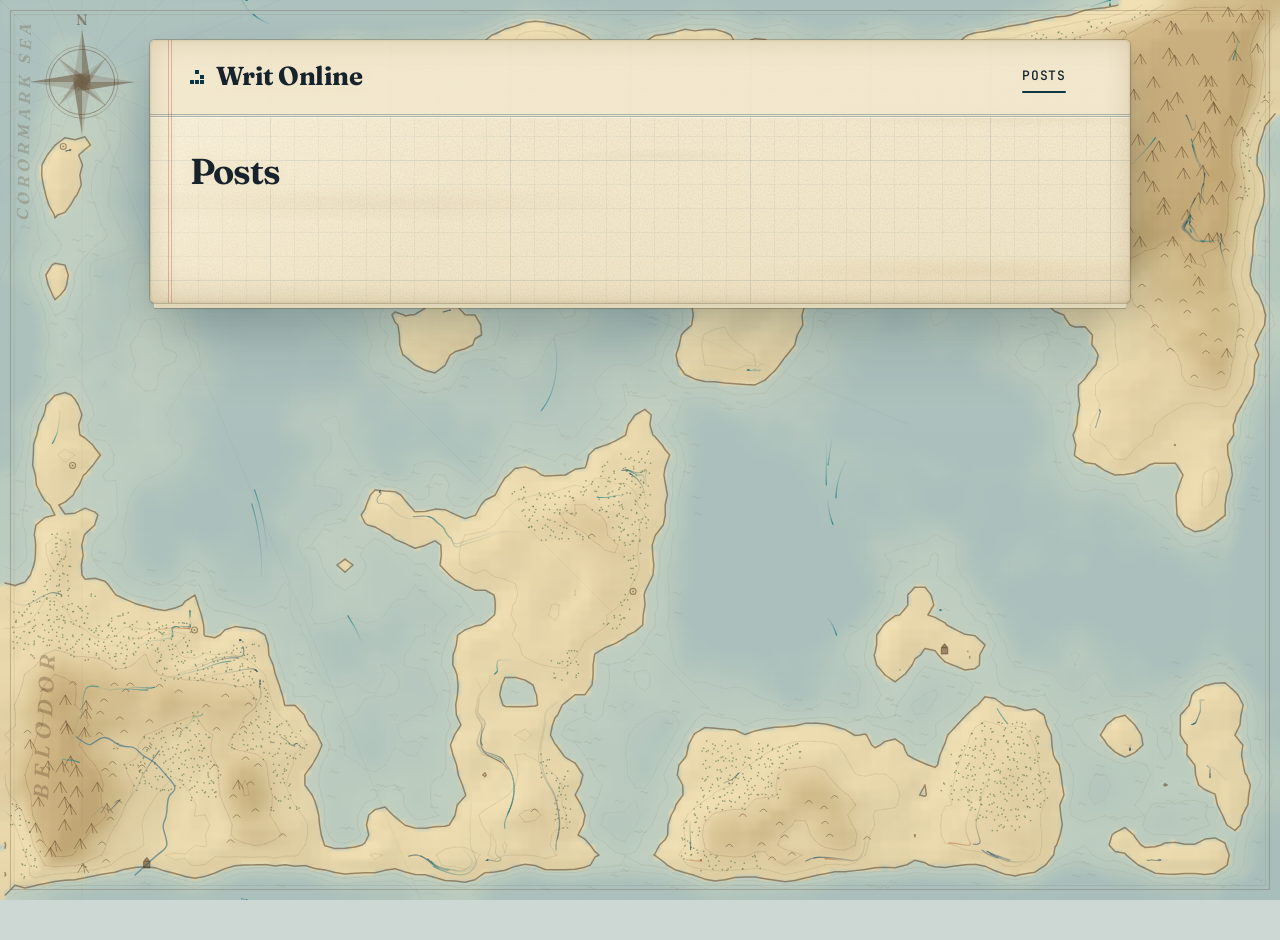
==== commit c42b10ef: "Sync blog site from Folio" ====
--- a/posts.html
+++ b/posts.html
@@ -7,8 +7,8 @@
 <meta name="color-scheme" content="light dark">
 <title>Posts · Writ Online</title>
 <link rel="icon" type="image/svg+xml" href="./favicon.svg?v=8591798611">
-<link rel="stylesheet" href="./assets/blog.css?v=b0c54137ca">
-<script src="./assets/blog.js?v=3c790bfd4f" defer></script>
+<link rel="stylesheet" href="./assets/blog.css?v=64b67fae93">
+<script src="./assets/blog.js?v=6b99bad966" defer></script>
 </head>
 <body data-page="posts" data-root="./">
 <div class="sheet">
--- a/assets/blog.css
+++ b/assets/blog.css
@@ -1 +1 @@
-:root{color-scheme:light;--surface-app: #f7f7f8;--surface: #ffffff;--surface-raised: #ffffff;--surface-sunken: #fafafb;--surface-nav: #f3f3f5;--surface-hover: #e9eaee;--surface-hover-paper: #f3f4f6;--surface-selected: #e9effe;--border: #e5e6ea;--border-strong: #d1d3da;--border-focus: #2f5bea;--text: #16181d;--text-2: #3b3f48;--text-3: #5d6270;--text-faint: #8b909c;--accent: #2f5bea;--accent-hover: #2349c8;--accent-text: #2a52d6;--accent-soft: #eaf0fe;--accent-soft-hover: #dbe5fd;--accent-line: #b9cbfa;--on-accent: #ffffff;--success: #1f7a4a;--success-soft: #e7f5ec;--warning: #8f5d00;--warning-soft: #fdf5e3;--warning-line: #f0dcae;--danger: #c2372b;--danger-soft: #fdecea;--danger-line: #f6cbc6;--label-sage: #3f9a62;--label-blue: #3a7bd5;--label-amber: #c4880f;--label-rose: #d0577a;--label-lavender: #7a62d8;--scrim: rgb(14 15 17 / .4);--toast-bg: #16181d;--toast-text: #f4f5f7;--toast-danger-bg: #b3342a;--shadow-1: 0 1px 2px rgb(16 18 24 / .05);--shadow-2: 0 4px 14px rgb(16 18 24 / .07);--shadow-3: 0 16px 48px rgb(16 18 24 / .12);--shadow-modal: 0 24px 80px rgb(16 18 24 / .22);--font-sans: Inter, ui-sans-serif, system-ui, -apple-system, BlinkMacSystemFont, "Segoe UI", Roboto, sans-serif;--font-display: var(--font-sans);--font-mono: ui-monospace, SFMono-Regular, "Cascadia Mono", Consolas, "Liberation Mono", monospace;--text-2xs: 11px;--text-xs: 12px;--text-sm: 13px;--text-base: 14px;--text-read: 16px;--text-lg: 18px;--text-xl: 22px;--text-2xl: 28px;--text-3xl: 36px;--text-display: 52px;--leading-tight: 1.25;--leading-snug: 1.45;--leading-body: 1.6;--leading-read: 1.75;--tracking-label: .08em;--space-1: 4px;--space-2: 8px;--space-3: 12px;--space-4: 16px;--space-5: 20px;--space-6: 24px;--space-8: 32px;--space-10: 40px;--space-12: 48px;--radius-sm: 4px;--radius-md: 6px;--radius-lg: 8px;--radius-xl: 12px;--radius-pill: 999px;--ease: cubic-bezier(.2, .7, .2, 1);--dur-fast: .12s;--dur: .2s;--bg: var(--surface-app);--paper: var(--surface);--sidebar: var(--surface-nav);--ink: var(--text);--muted: var(--text-3);--line: var(--border);--line-dark: var(--border-strong);--green: var(--accent);--green-hover: var(--accent-hover);--green-soft: var(--accent-soft);--sage: var(--label-sage);--red: var(--danger);--red-soft: var(--danger-soft);--shadow: var(--shadow-3);--font: var(--font-sans);font-family:var(--font-sans);font-size:var(--text-base);line-height:var(--leading-body);color:var(--text);background:var(--surface-app)}@media(prefers-color-scheme:dark){:root:not([data-theme=light]){color-scheme:dark;--surface-app: #0e0f11;--surface: #16171a;--surface-raised: #1d1f23;--surface-sunken: #121315;--surface-nav: #121315;--surface-hover: #1f2125;--surface-hover-paper: #1d1f23;--surface-selected: #1b2340;--border: #26282d;--border-strong: #353840;--border-focus: #6b8cff;--text: #ececf0;--text-2: #c4c7cf;--text-3: #9a9fab;--text-faint: #6c717c;--accent: #6b8cff;--accent-hover: #85a0ff;--accent-text: #8ea8ff;--accent-soft: #1a2242;--accent-soft-hover: #222c55;--accent-line: #34427a;--on-accent: #0b1020;--success: #5fcf8e;--success-soft: #13261b;--warning: #f0b84a;--warning-soft: #2a2312;--warning-line: #4a3b17;--danger: #ff7b6e;--danger-soft: #331a18;--danger-line: #5a2b26;--label-sage: #6cc28c;--label-blue: #6fa6ef;--label-amber: #e3ad48;--label-rose: #ee8aa6;--label-lavender: #a596f2;--scrim: rgb(0 0 0 / .6);--toast-bg: #ececf0;--toast-text: #16181d;--toast-danger-bg: #f6c4bd;--shadow-1: 0 1px 2px rgb(0 0 0 / .4);--shadow-2: 0 4px 16px rgb(0 0 0 / .4);--shadow-3: 0 18px 60px rgb(0 0 0 / .5);--shadow-modal: 0 28px 100px rgb(0 0 0 / .6) }}:root[data-theme=dark]{color-scheme:dark;--surface-app: #0e0f11;--surface: #16171a;--surface-raised: #1d1f23;--surface-sunken: #121315;--surface-nav: #121315;--surface-hover: #1f2125;--surface-hover-paper: #1d1f23;--surface-selected: #1b2340;--border: #26282d;--border-strong: #353840;--border-focus: #6b8cff;--text: #ececf0;--text-2: #c4c7cf;--text-3: #9a9fab;--text-faint: #6c717c;--accent: #6b8cff;--accent-hover: #85a0ff;--accent-text: #8ea8ff;--accent-soft: #1a2242;--accent-soft-hover: #222c55;--accent-line: #34427a;--on-accent: #0b1020;--success: #5fcf8e;--success-soft: #13261b;--warning: #f0b84a;--warning-soft: #2a2312;--warning-line: #4a3b17;--danger: #ff7b6e;--danger-soft: #331a18;--danger-line: #5a2b26;--label-sage: #6cc28c;--label-blue: #6fa6ef;--label-amber: #e3ad48;--label-rose: #ee8aa6;--label-lavender: #a596f2;--scrim: rgb(0 0 0 / .6);--toast-bg: #ececf0;--toast-text: #16181d;--toast-danger-bg: #f6c4bd;--shadow-1: 0 1px 2px rgb(0 0 0 / .4);--shadow-2: 0 4px 16px rgb(0 0 0 / .4);--shadow-3: 0 18px 60px rgb(0 0 0 / .5);--shadow-modal: 0 28px 100px rgb(0 0 0 / .6) }.markdown{font-size:var(--text-read);line-height:var(--leading-read);color:var(--text-2);overflow-wrap:anywhere}.markdown>:first-child{margin-top:0}.markdown h1,.markdown h2,.markdown h3,.markdown h4{font-weight:600;color:var(--text);line-height:var(--leading-tight);letter-spacing:-.35px}.markdown h1,.markdown h2,.markdown h3{font-family:var(--font-display);letter-spacing:-.02em;font-weight:650}.markdown h1{font-size:var(--text-2xl);margin:30px 0 15px}.markdown h2{font-size:var(--text-xl);margin:29px 0 12px}.markdown h3{font-size:var(--text-lg);margin:24px 0 9px}.markdown p{margin:0 0 17px}.markdown strong{font-weight:600;color:var(--text)}.markdown a{color:var(--accent-text);text-underline-offset:3px}.markdown a.wiki-link{display:inline;padding:1px 5px;border-radius:var(--radius-sm);background:var(--accent-soft);color:var(--accent-text);text-decoration:none;font-size:.95em;box-decoration-break:clone;-webkit-box-decoration-break:clone}.markdown a.wiki-link:hover{background:var(--accent-soft-hover)}.markdown a.wiki-link:before{content:"\2197";font-size:.85em;margin-right:4px;opacity:.7}.markdown a[data-wiki-target]{border-bottom:1px dashed var(--warning-line);background:var(--warning-soft);color:var(--warning)}.markdown ul,.markdown ol{padding-left:23px;margin:12px 0 20px}.markdown li{padding-left:3px;margin:4px 0}.markdown li::marker{color:var(--text-3)}.markdown [id]{scroll-margin-top:16px}.markdown [id]:focus{outline:none}.markdown .toc{margin:0 0 26px;font-size:var(--text-base);line-height:1.4}.markdown .toc .toc-box{margin:0;min-width:0;padding:6px 16px 10px;border:1px solid var(--border-strong);border-radius:var(--radius-md);background:var(--surface-sunken)}.markdown .toc .toc-title{padding:0 6px;margin-left:-2px;font-family:var(--font-sans);font-size:var(--text-xs);font-weight:600;letter-spacing:.08em;text-transform:uppercase;color:var(--text-3)}.markdown .toc ul{margin:0;padding:0;list-style:none}.markdown .toc ul ul{margin-left:6px;padding-left:14px;border-left:1px solid var(--border)}.markdown .toc li{margin:0;padding:0}.markdown .toc a{display:inline-block;padding:5px 2px;text-decoration:none}.markdown .toc a:hover{text-decoration:underline}.markdown a.toc-up{display:inline-block;min-width:1.6em;margin-left:.4em;padding:0 .3em;border-radius:var(--radius-sm);color:var(--text-3);font-family:var(--font-sans);font-size:.7em;font-weight:500;letter-spacing:0;text-align:center;text-decoration:none;vertical-align:.15em}.markdown a.toc-up:hover,.markdown a.toc-up:focus-visible{background:var(--accent-soft);color:var(--accent-text)}@media(pointer:coarse){.markdown .toc a{padding:11px 4px}.markdown a.toc-up{min-width:44px;margin:-12px -6px -12px .2em;padding:12px 6px;font-size:.8em}}.markdown blockquote{margin:22px 0;border-left:3px solid var(--accent-line);padding:13px 19px;background:var(--surface-sunken);border-radius:0 var(--radius-md) var(--radius-md) 0;color:var(--text-2);font-size:var(--text-base)}.markdown blockquote p:last-child{margin-bottom:0}.markdown code{font-family:var(--font-mono);font-size:.85em;padding:2px 5px;background:var(--surface-hover-paper);border-radius:var(--radius-sm);color:var(--text-2)}.markdown pre{background:var(--surface-sunken);border:1px solid var(--border);border-radius:var(--radius-md);padding:16px;overflow-x:auto;line-height:1.7;font-family:var(--font-mono);font-size:var(--text-sm);white-space:pre;overflow-wrap:normal}.markdown pre code{padding:0;background:none;font-size:inherit}.markdown hr{border:0;border-top:1px solid var(--border);margin:28px 0}.markdown table{display:block;max-width:100%;overflow:auto;border-collapse:collapse;font-size:var(--text-xs);margin-bottom:20px}.markdown td,.markdown th{text-align:left;border:1px solid var(--border);padding:8px 12px}.markdown th{background:var(--surface-sunken);font-weight:600}.markdown video{display:block;max-width:100%;height:auto;border-radius:var(--radius-md);background:var(--surface-sunken)}.markdown .embed-card{margin:14px 0}.markdown a.embed-card-link{display:flex;flex-direction:column;justify-content:center;gap:2px;min-height:44px;padding:10px 14px;overflow:hidden;background:var(--surface-sunken);border:1px solid var(--border);border-radius:var(--radius-md);color:var(--text);text-decoration:none}.markdown a.embed-card-link:hover,.markdown a.embed-card-link:focus-visible{border-color:var(--accent-line)}.markdown .embed-card-host{font-weight:600;color:var(--accent-text);overflow-wrap:anywhere}.markdown .embed-card-path{min-width:0;overflow:hidden;color:var(--text-3);font-size:var(--text-sm);text-overflow:ellipsis;white-space:nowrap}.markdown a.embed-link{overflow-wrap:anywhere}.markdown .embed-missing{color:var(--text-3);font-style:italic}.markdown input[type=checkbox]{accent-color:var(--accent)}@media(min-width:1440px){.markdown{font-size:var(--text-read);line-height:var(--leading-read)}}@media(max-width:760px){.markdown{font-size:var(--text-read);line-height:var(--leading-read);color:var(--text-2)}.markdown h2{font-size:var(--text-xl);margin-top:26px}.markdown h3{font-size:var(--text-lg)}.markdown blockquote{font-size:var(--text-base);margin:22px 0;padding:13px 16px}.markdown a.wiki-link{font-size:.95em;white-space:normal}}.markdown{font-size:var(--text-read);color:var(--text-2);line-height:var(--leading-read)}.markdown h1,.markdown h2,.markdown h3,.markdown h4,.markdown strong{color:var(--text)}.markdown h2{font-size:var(--text-xl)}.markdown h3{font-size:var(--text-lg)}.markdown blockquote{font-size:var(--text-base);color:var(--text-2)}.markdown a,.markdown a.wiki-link{color:var(--accent-text)}.markdown a[data-wiki-target]{color:var(--warning)}.markdown code{color:var(--text-2)}.markdown table{font-size:var(--text-sm)}.markdown img{display:block;max-width:100%;height:auto;border-radius:var(--radius-md)}@media(min-width:1440px){.markdown{font-size:var(--text-read)}}@media(max-width:760px){.markdown{font-size:var(--text-read);line-height:var(--leading-read)}.markdown h2{font-size:var(--text-xl)}.markdown h3{font-size:var(--text-lg)}.markdown blockquote{font-size:var(--text-base)}}.nb-bar{display:flex;align-items:center;gap:12px;margin:0 0 16px}.nb-run svg{width:14px;height:14px}.nb-job{font-size:var(--text-xs);color:var(--text-3)}.nb-job-failed{color:var(--danger)}.nb-cell{margin:20px 0 0}.markdown .nb-cell pre{margin:0}.nb-code .hl-comment{color:var(--text-3);font-style:italic}.nb-code .hl-string{color:var(--success)}.nb-code .hl-constant{color:var(--warning)}.nb-code .hl-keyword,.nb-code .hl-storage.hl-modifier{color:var(--accent-text)}.nb-code .hl-storage.hl-type,.nb-code .hl-entity.hl-name.hl-type,.nb-code .hl-support.hl-type{color:var(--label-lavender)}.nb-code .hl-entity.hl-name.hl-function,.nb-code .hl-support.hl-function{color:var(--label-blue)}.nb-code .hl-keyword.hl-operator,.nb-code .hl-punctuation{color:var(--text-2)}.nb-code .hl-invalid{color:var(--danger)}.nb-output{margin:0 0 20px;border:1px solid var(--border);border-top:0;border-radius:0 0 var(--radius-md) var(--radius-md);background:var(--surface);overflow:hidden}.nb-cell+.nb-output{margin-top:-1px}.nb-output-head{display:flex;align-items:center;gap:10px;padding:6px 12px;background:var(--surface-sunken);border-bottom:1px solid var(--border);font-size:var(--text-2xs);color:var(--text-3)}.nb-status{font-weight:550;letter-spacing:var(--tracking-label);text-transform:uppercase;color:var(--success)}.nb-output-error .nb-status,.nb-output-timeout .nb-status{color:var(--danger)}.nb-output-truncated .nb-status,.nb-output-skipped .nb-status{color:var(--warning)}.nb-stale-flag{padding:1px 7px;border:1px solid var(--warning-line);border-radius:var(--radius-pill);background:var(--warning-soft);color:var(--warning)}.nb-time{margin-left:auto}.nb-output-body{padding:10px 12px}.nb-output-body:empty{display:none}.nb-stale .nb-output-body{opacity:.5}.nb-text{margin:0;font-family:var(--font-mono);font-size:var(--text-sm);line-height:1.6;color:var(--text-2);white-space:pre-wrap;overflow-wrap:anywhere}.nb-text+.nb-text,.nb-text+.nb-rich,.nb-rich+.nb-text{margin-top:8px}.markdown .nb-output .nb-text{padding:0;border:0;background:none}.nb-stderr{color:var(--danger)}.nb-unknown{margin:0;font-size:var(--text-xs);color:var(--text-3)}.nb-frame{display:block;width:100%;height:120px;border:0;background:transparent}.nb-bar[hidden]{display:none}@font-face{font-family:Fraunces;font-style:normal;font-weight:300 800;font-display:swap;src:url(fonts/Fraunces-latin.woff2?v=4b4c27f81b) format("woff2")}@font-face{font-family:Inter;font-style:normal;font-weight:100 900;font-display:swap;src:url(fonts/InterVariable-latin.woff2?v=d0c4a8f48d) format("woff2")}@font-face{font-family:JetBrains Mono;font-style:normal;font-weight:100 800;font-display:swap;src:url(fonts/JetBrainsMono-latin.woff2?v=8c6af9fe3e) format("woff2")}:root{background:var(--backdrop-base);--font-sans: "Inter", ui-sans-serif, system-ui, -apple-system, BlinkMacSystemFont, "Segoe UI", Roboto, sans-serif;--text-read: 17px;--backdrop-base: #e6e9f2;--backdrop: radial-gradient(ellipse 80% 78% at 8% -8%, #d6e0ff 0%, transparent 62%), radial-gradient(ellipse 66% 71% at 104% 6%, #ffdce8 0%, transparent 58%), radial-gradient(ellipse 73% 84% at 86% 112%, #d6f0e3 0%, transparent 62%), radial-gradient(ellipse 58% 67% at -6% 96%, #fdeccb 0%, transparent 60%);--sheet-base: linear-gradient(172deg, #fffefb 0%, #fcfaf4 42%, #f7f3e8 100%);--sheet-sheen: linear-gradient(128deg, rgb(255 255 255 / .7) 0%, rgb(255 255 255 / 0) 38%);--sheet-grain: repeating-linear-gradient(0deg, rgb(110 90 40 / .02) 0 1px, transparent 1px 4px), repeating-linear-gradient(90deg, rgb(110 90 40 / .012) 0 1px, transparent 1px 5px);--sheet-vignette: radial-gradient(ellipse 130% 100% at 50% 35%, transparent 58%, rgb(120 96 40 / .1) 100%);--sheet-hi: rgb(255 255 255 / .55);--sheet-under: #f1ede1;--sheet-edge: rgb(80 64 30 / .14);--sheet-shadow: 0 1px 1px rgb(40 30 10 / .06), 0 3px 6px rgb(40 30 10 / .05), 0 12px 24px rgb(35 35 70 / .08), 0 32px 64px -8px rgb(35 35 70 / .16);--bar-sheen: rgb(255 255 255 / .35);--bar-edge: rgb(255 255 255 / .5);--card-bg: rgb(255 255 255 / .6);--card-shadow: 0 1px 2px rgb(60 48 20 / .07), 0 6px 16px -8px rgb(60 48 20 / .16);--card-shadow-hover: 0 2px 4px rgb(60 48 20 / .08), 0 14px 28px -10px rgb(47 91 234 / .28);--media-shadow: 0 1px 2px rgb(40 30 10 / .1), 0 10px 28px -10px rgb(40 30 10 / .32);--icon-search: url("data:image/svg+xml,%3Csvg xmlns='http://www.w3.org/2000/svg' viewBox='0 0 20 20' fill='none' stroke='%238b909c' stroke-width='2' stroke-linecap='round'%3E%3Ccircle cx='8.5' cy='8.5' r='5.5'/%3E%3Cpath d='M13 13l4 4'/%3E%3C/svg%3E");--surface: #fffefc;--surface-sunken: rgb(90 72 30 / .045);--surface-hover-paper: rgb(90 72 30 / .07);--border: rgb(70 56 24 / .14);--border-strong: rgb(70 56 24 / .26)}@media(prefers-color-scheme:dark){:root:not([data-theme=light]){--backdrop-base: #0b0c10;--backdrop: radial-gradient(ellipse 73% 76% at 8% -8%, #25335f 0%, transparent 62%), radial-gradient(ellipse 63% 69% at 104% 8%, #3a2342 0%, transparent 58%), radial-gradient(ellipse 73% 84% at 86% 112%, #123a33 0%, transparent 62%), radial-gradient(ellipse 58% 67% at -6% 96%, #3a2d14 0%, transparent 60%);--sheet-base: linear-gradient(172deg, #232429 0%, #1c1d21 45%, #17181c 100%);--sheet-sheen: linear-gradient(128deg, rgb(255 255 255 / .06) 0%, rgb(255 255 255 / 0) 38%);--sheet-grain: repeating-linear-gradient(0deg, rgb(255 255 255 / .014) 0 1px, transparent 1px 4px), repeating-linear-gradient(90deg, rgb(255 255 255 / .01) 0 1px, transparent 1px 5px);--sheet-vignette: radial-gradient(ellipse 130% 100% at 50% 35%, transparent 55%, rgb(0 0 0 / .32) 100%);--sheet-hi: rgb(255 255 255 / .04);--sheet-under: #141519;--sheet-edge: rgb(255 255 255 / .09);--sheet-shadow: 0 1px 1px rgb(0 0 0 / .4), 0 4px 8px rgb(0 0 0 / .3), 0 16px 32px rgb(0 0 0 / .35), 0 40px 80px -8px rgb(0 0 0 / .55);--bar-sheen: rgb(255 255 255 / .035);--bar-edge: rgb(255 255 255 / .04);--card-bg: rgb(255 255 255 / .035);--card-shadow: 0 1px 2px rgb(0 0 0 / .4), 0 8px 18px -10px rgb(0 0 0 / .6);--card-shadow-hover: 0 2px 4px rgb(0 0 0 / .4), 0 16px 32px -12px rgb(107 140 255 / .35);--media-shadow: 0 1px 2px rgb(0 0 0 / .5), 0 12px 30px -10px rgb(0 0 0 / .7);--icon-search: url("data:image/svg+xml,%3Csvg xmlns='http://www.w3.org/2000/svg' viewBox='0 0 20 20' fill='none' stroke='%236c717c' stroke-width='2' stroke-linecap='round'%3E%3Ccircle cx='8.5' cy='8.5' r='5.5'/%3E%3Cpath d='M13 13l4 4'/%3E%3C/svg%3E");--surface: #212227;--surface-sunken: rgb(0 0 0 / .22);--surface-hover-paper: rgb(255 255 255 / .06);--border: rgb(255 255 255 / .09);--border-strong: rgb(255 255 255 / .18)}}*,*:before,*:after{box-sizing:border-box}html{-webkit-text-size-adjust:100%}[hidden]{display:none!important}body:before{content:"";position:fixed;inset:0;z-index:-1;pointer-events:none;background:var(--backdrop)}body{margin:0;min-height:100vh;background:none;color:var(--text-2);font-family:var(--font-sans);font-size:var(--text-base);line-height:var(--leading-body);font-optical-sizing:auto;text-rendering:optimizeLegibility;-webkit-font-smoothing:antialiased}a{color:var(--accent-text);text-underline-offset:3px}:focus-visible{outline:2px solid var(--border-focus);outline-offset:2px}button{font:inherit;color:inherit}.sheet{max-width:70rem;margin:var(--space-10) auto var(--space-12);border-radius:3px;background:var(--sheet-vignette),var(--sheet-sheen),var(--sheet-grain),var(--sheet-base);box-shadow:0 0 0 1px var(--sheet-edge),inset 0 1px 0 var(--sheet-hi),0 9px 0 -4px var(--sheet-under),0 10px 0 -4px var(--sheet-edge),var(--sheet-shadow)}body[data-page=post] .sheet{max-width:56rem}.site-header{border-bottom:1px solid var(--border);box-shadow:0 1px 0 var(--bar-edge);border-radius:3px 3px 0 0;background:linear-gradient(180deg,var(--bar-sheen),rgb(255 255 255 / 0))}.site-header-inner{display:flex;flex-wrap:wrap;align-items:center;gap:var(--space-2) var(--space-6);padding:var(--space-4) var(--space-10)}:root[data-world-epoch] .site-header-inner{position:relative;padding-bottom:calc(var(--space-4) + 1.5em)}.world-clock{position:absolute;left:var(--space-10);right:var(--space-10);bottom:var(--space-3);margin:0;overflow:hidden;font-size:var(--text-xs);line-height:1.5;color:var(--text-3);text-overflow:ellipsis;white-space:nowrap}.site-title{display:inline-flex;align-items:center;gap:var(--space-3);font-family:var(--font-display);font-size:var(--text-xl);font-weight:700;letter-spacing:-.025em;color:var(--text);text-decoration:none}.site-title:before{content:"";flex:none;width:14px;height:14px;border-radius:4px;background:linear-gradient(135deg,var(--accent) 0%,var(--label-lavender) 55%,var(--label-rose) 100%);transform:rotate(45deg);box-shadow:0 2px 6px -1px #2f5bea73}.site-nav{display:flex;flex-wrap:wrap;align-items:center;gap:var(--space-1);margin-left:auto}.site-nav a{position:relative;display:inline-flex;align-items:center;min-height:40px;padding:0 var(--space-3);border-radius:var(--radius-md);color:var(--text-3);font-size:var(--text-sm);text-decoration:none;transition:color var(--dur-fast) var(--ease),background var(--dur-fast) var(--ease)}.site-nav a:hover{background:var(--surface-hover-paper);color:var(--text)}.site-nav a.tab{margin-right:var(--space-3);border-radius:0;color:var(--text);font-size:var(--text-base);font-weight:600;background:none}.site-nav a.tab:after{content:"";position:absolute;left:var(--space-3);right:var(--space-3);bottom:4px;height:2px;border-radius:2px;background:var(--accent);transform:scaleX(0);transition:transform var(--dur) var(--ease)}.site-nav a.tab:hover:after,.site-nav a.tab[aria-current]:after{transform:scaleX(1)}.site-nav a.tab+a:before{content:"";position:absolute;left:calc(var(--space-3) * -1 - 1px);top:11px;bottom:11px;width:1px;background:var(--border-strong)}.page{padding:var(--space-8) var(--space-10) var(--space-12)}.blurb{max-width:44rem;margin:0 0 var(--space-8);font-size:var(--text-lg);line-height:var(--leading-snug);letter-spacing:-.005em;color:var(--text-2)}.blurb:empty{display:none}.blurb p{margin:0 0 var(--space-3)}.page-title{margin:0 0 var(--space-6);font-family:var(--font-display);font-size:var(--text-3xl);font-weight:700;letter-spacing:-.03em;line-height:var(--leading-tight);color:var(--text)}.section-title{display:flex;align-items:center;gap:var(--space-3);margin:0 0 var(--space-4);font-size:var(--text-2xs);font-weight:600;letter-spacing:var(--tracking-label);text-transform:uppercase;color:var(--text-3)}.section-title:after{content:"";flex:1;height:1px;background:var(--border)}.index-grid{display:grid;grid-template-columns:minmax(0,1fr) 17.5rem;gap:var(--space-10);align-items:start}.index-grid:has(>.index-side[hidden]){grid-template-columns:minmax(0,1fr)}.post-link,.post-summary,.tag-chip,.blurb,.page-title,.post-title{overflow-wrap:anywhere}.tag-chip{max-width:100%}.post-list,.post-cards{list-style:none;margin:0;padding:0}.post-item{padding:var(--space-5) 0;border-bottom:1px solid var(--border)}.post-item:first-child{padding-top:0}.post-link{font-family:var(--font-display);font-size:var(--text-xl);font-weight:650;letter-spacing:-.02em;line-height:var(--leading-tight);color:var(--text);text-decoration:none;transition:color var(--dur-fast) var(--ease)}.post-link:hover{color:var(--accent-text)}.post-meta{display:flex;flex-wrap:wrap;align-items:center;gap:var(--space-2) var(--space-3);margin:var(--space-2) 0 0;font-size:var(--text-sm);color:var(--text-3);font-variant-numeric:tabular-nums}.entry-no{font-weight:600;letter-spacing:.02em;white-space:nowrap}.post-tags{display:inline-flex;flex-wrap:wrap;gap:var(--space-2)}.post-summary{margin:var(--space-2) 0 0;color:var(--text-2)}.all-posts{margin:var(--space-5) 0 0;font-weight:600}.all-posts a{display:inline-flex;align-items:center;min-height:40px;text-decoration:none}.all-posts a:hover{text-decoration:underline}.tag-chip{display:inline-flex;align-items:center;gap:var(--space-1);min-height:26px;padding:1px var(--space-3);border:1px solid var(--accent-line);border-radius:var(--radius-pill);background:var(--accent-soft);color:var(--accent-text);font-size:var(--text-xs);font-weight:500;text-decoration:none;transition:background var(--dur-fast) var(--ease)}.tag-chip:hover{background:var(--accent-soft-hover)}.tag-chip[aria-pressed=true]{border-color:var(--accent);background:var(--accent);color:var(--on-accent)}.tag-count{opacity:.7;font-variant-numeric:tabular-nums}.search-row{display:flex;flex-wrap:wrap;gap:var(--space-3);align-items:center}.side-search{margin:0}.side-search-input{display:block;width:100%;height:38px;padding:0 var(--space-3) 0 36px;border:1px solid var(--border-strong);border-radius:var(--radius-pill);background:var(--icon-search) no-repeat 12px 50% / 16px 16px,var(--card-bg);box-shadow:inset 0 1px 2px #3c301414;color:var(--text);font:inherit;font-size:var(--text-sm);appearance:none}.side-search-input::placeholder{color:var(--text-3);opacity:1}.side-search-input:focus-visible{border-color:var(--border-focus);outline-offset:1px}.filter-status{min-height:1.6em;margin:0 0 var(--space-4);color:var(--text-3);font-size:var(--text-sm)}.filter-clear{min-height:40px;margin-bottom:var(--space-3);padding:0 var(--space-4);border:1px solid var(--border-strong);border-radius:var(--radius-pill);background:var(--card-bg);font-size:var(--text-sm);cursor:pointer}.filter-clear:hover{background:var(--surface-hover-paper)}.list-empty{color:var(--text-3)}.post-cards{display:grid;grid-template-columns:repeat(auto-fill,minmax(15.5rem,1fr));gap:var(--space-4)}.post-card{position:relative;display:flex;flex-direction:column;padding:var(--space-5) var(--space-5) var(--space-4);border:1px solid var(--border);border-radius:var(--radius-xl);background:var(--card-bg);box-shadow:var(--card-shadow);transition:transform var(--dur) var(--ease),box-shadow var(--dur) var(--ease),border-color var(--dur) var(--ease)}.post-card:before{content:"";position:absolute;top:-1px;left:var(--space-5);width:28px;height:4px;border-radius:0 0 4px 4px;background:linear-gradient(90deg,var(--accent),var(--label-lavender))}.post-card:hover,.post-card:focus-within{transform:translateY(-2px);border-color:var(--accent-line);box-shadow:var(--card-shadow-hover)}.post-card .post-link{font-size:var(--text-lg)}.post-card .post-link:after{content:"";position:absolute;inset:0;border-radius:inherit}.post-card .post-link:focus-visible{outline:none}.post-card:has(.post-link:focus-visible){outline:2px solid var(--border-focus);outline-offset:2px}.post-card .post-meta{margin-top:var(--space-3)}.post-card .tag-chip{position:relative;z-index:1}.post-card .post-summary{display:-webkit-box;-webkit-box-orient:vertical;-webkit-line-clamp:3;overflow:hidden;font-size:var(--text-sm);line-height:var(--leading-snug)}.post-sentinel{height:1px}.index-side{position:sticky;top:var(--space-6);display:flex;flex-direction:column;gap:var(--space-5)}.side-block{padding:var(--space-4);border:1px solid var(--border);border-radius:var(--radius-xl);background:var(--card-bg);box-shadow:var(--card-shadow)}.side-title{margin:0 0 var(--space-3);font-size:var(--text-2xs);font-weight:600;letter-spacing:var(--tracking-label);text-transform:uppercase;color:var(--text-3)}.side-empty{margin:0;color:var(--text-3)}.cal-head{display:flex;align-items:center;justify-content:space-between;margin-bottom:var(--space-2)}.cal-title{font-family:var(--font-display);font-weight:650;letter-spacing:-.01em;color:var(--text)}.cal-nav{width:36px;height:36px;border:0;border-radius:var(--radius-md);background:none;font-size:var(--text-xl);line-height:1;cursor:pointer}.cal-nav:hover:not(:disabled){background:var(--surface-hover-paper)}.cal-nav:disabled{color:var(--text-faint);cursor:default}.cal-grid{width:100%;border-collapse:collapse;table-layout:fixed;text-align:center}.cal-grid th{padding:var(--space-1) 0;font-size:var(--text-2xs);font-weight:500;color:var(--text-3)}.cal-grid td{padding:1px;height:36px}.cal-day{display:inline-flex;align-items:center;justify-content:center;width:100%;max-width:36px;aspect-ratio:1;border-radius:50%;font-size:var(--text-sm);color:var(--text-3);font-variant-numeric:tabular-nums;text-decoration:none}a.cal-day.has-posts{background:var(--accent-soft);color:var(--accent-text);font-weight:700;box-shadow:inset 0 0 0 1px var(--accent-line);transition:background var(--dur-fast) var(--ease)}a.cal-day.has-posts:hover{background:var(--accent-soft-hover)}a.cal-day[aria-pressed=true]{background:var(--accent);color:var(--on-accent);box-shadow:none}.tag-cloud{display:flex;flex-wrap:wrap;align-items:center;gap:var(--space-2)}.tag-cloud .tag-chip{min-height:32px}.tag-cloud .w1{font-size:var(--text-xs)}.tag-cloud .w2{font-size:var(--text-sm)}.tag-cloud .w3{font-size:var(--text-base)}.tag-cloud .w4{font-size:var(--text-lg)}.tag-cloud .w5{font-size:var(--text-xl)}.post{max-width:46rem;margin:0 auto}.post-head{margin-bottom:var(--space-8);padding-bottom:var(--space-5);border-bottom:1px solid var(--border)}.post-title{margin:0;font-family:var(--font-display);font-size:var(--text-3xl);font-weight:750;letter-spacing:-.035em;line-height:var(--leading-tight);color:var(--text)}.post-head .post-meta{margin-top:var(--space-3)}.post-back{max-width:46rem;margin:var(--space-8) auto 0}.post-back a{display:inline-flex;align-items:center;min-height:40px;font-weight:600;text-decoration:none}.post-back a:hover{text-decoration:underline}.post-body img,.post-body video,.post-body .nb-frame{display:block;max-width:100%;height:auto;margin:var(--space-6) auto;border-radius:var(--radius-xl)}.post-body img,.post-body video{box-shadow:var(--media-shadow)}.post-body video{width:100%;background:#0b0c0e}.post-body .nb-frame{height:120px;margin:0;border-radius:var(--radius-lg)}.post-body figure{margin:var(--space-8) 0}.post-body figure img{margin:0 auto}.post-body figcaption{margin-top:var(--space-3);text-align:center;font-size:var(--text-sm);color:var(--text-3)}.post-body .nb-cell{margin-top:var(--space-6)}.post-body .nb-cell pre{border-radius:var(--radius-xl);box-shadow:var(--card-shadow)}.post-body .nb-cell:has(+.nb-output) pre{border-radius:var(--radius-xl) var(--radius-xl) 0 0}.post-body .nb-output{margin-bottom:var(--space-6);border-radius:0 0 var(--radius-xl) var(--radius-xl);box-shadow:var(--card-shadow)}.post-body .nb-output-body .nb-frame{border-radius:var(--radius-lg)}.post-body .toc .toc-box{border-radius:var(--radius-xl)}.post-body .embed-card{margin:var(--space-6) 0}.post-body a.embed-card-link{position:relative;gap:2px;min-height:64px;padding:var(--space-4) 52px var(--space-4) var(--space-5);border-left:4px solid var(--accent);border-radius:var(--radius-lg) var(--radius-xl) var(--radius-xl) var(--radius-lg);background:var(--card-bg);box-shadow:var(--card-shadow);transition:transform var(--dur) var(--ease),box-shadow var(--dur) var(--ease),border-color var(--dur) var(--ease)}.post-body a.embed-card-link:after{content:"\2197";position:absolute;right:var(--space-5);top:50%;transform:translateY(-50%);font-size:var(--text-lg);color:var(--text-faint);transition:color var(--dur-fast) var(--ease)}.post-body a.embed-card-link:hover,.post-body a.embed-card-link:focus-visible{transform:translateY(-1px);box-shadow:var(--card-shadow-hover)}.post-body a.embed-card-link:hover:after,.post-body a.embed-card-link:focus-visible:after{color:var(--accent-text)}@media(max-width:860px){.index-grid{grid-template-columns:minmax(0,1fr);gap:var(--space-8)}.index-side{position:static;order:-1;gap:var(--space-3)}.side-block{padding:var(--space-3) var(--space-4)}.side-title{margin-bottom:var(--space-2)}}@media(max-width:760px){:root{font-size:15px;--text-read: 16px}.sheet{margin:var(--space-2) var(--space-2) var(--space-6)}.site-header-inner,.page{padding-left:var(--space-5);padding-right:var(--space-5)}.world-clock{left:var(--space-5);right:var(--space-5)}.page{padding-top:var(--space-6);padding-bottom:var(--space-8)}.site-nav{margin-left:calc(var(--space-3) * -1);width:100%}.page-title,.post-title{font-size:var(--text-2xl)}.post-cards{grid-template-columns:minmax(0,1fr)}.post-back{margin-top:var(--space-5)}.tag-chip{min-height:32px;padding-left:var(--space-4);padding-right:var(--space-4)}.cal-grid td{height:40px}.cal-day{max-width:38px}}:root[data-style=chronicle]{--font-display: "Fraunces", "Iowan Old Style", "Palatino Linotype", Palatino, Georgia, serif;--text-read: 17px;--c-accent: var(--blog-accent, #8e2f26);--accent: var(--c-accent);--accent-text: color-mix(in srgb, var(--c-accent) 30%, #1f160c);--accent-strong: var(--accent-text);--accent-hover: var(--accent-text);--accent-soft: color-mix(in srgb, var(--c-accent) 11%, transparent);--accent-soft-hover: color-mix(in srgb, var(--c-accent) 19%, transparent);--accent-line: color-mix(in srgb, var(--c-accent) 38%, transparent);--on-accent: #fff9ea;--border-focus: var(--accent-text);--text: #2a2016;--text-2: #3d3123;--text-3: #5b4c37;--text-faint: #86765c;--surface: #f8f0dd;--surface-sunken: rgb(110 78 30 / .075);--surface-hover-paper: rgb(110 78 30 / .1);--border: rgb(96 66 24 / .22);--border-strong: rgb(96 66 24 / .38);--label-sage: #4a7a46;--label-blue: #3f6590;--label-amber: #9a6a14;--label-rose: #9c4a5c;--label-lavender: #66558f;--backdrop-base: #0d1426;--backdrop: url(chronicle/stars.svg?v=34c0461668) 0 0 / 560px 560px, url(chronicle/contours.svg?v=704d6bd673) 0 0 / 800px 800px, radial-gradient(ellipse 70% 55% at 12% -6%, #26386a 0%, transparent 68%), radial-gradient(ellipse 60% 45% at 96% 4%, #1d2c52 0%, transparent 66%), radial-gradient(ellipse 90% 40% at 50% 118%, #4a3425 0%, transparent 70%), linear-gradient(180deg, #111a31 0%, #0b1122 100%);--sheet-base: linear-gradient(174deg, #f7efda 0%, #f1e6ca 38%, #eadcba 100%);--sheet-sheen: linear-gradient(125deg, rgb(255 251 238 / .6) 0%, transparent 34%);--sheet-stains: radial-gradient(ellipse 34% 14% at 10% 10%, rgb(176 124 52 / .13), transparent 70%), radial-gradient(ellipse 26% 11% at 90% 34%, rgb(160 110 40 / .09), transparent 70%), radial-gradient(ellipse 40% 15% at 20% 76%, rgb(150 100 36 / .08), transparent 70%), radial-gradient(ellipse 30% 12% at 86% 95%, rgb(176 124 52 / .13), transparent 70%);--sheet-grain: url(chronicle/grain.svg?v=b0f7ed62ee) 0 0 / 240px 240px, repeating-linear-gradient(0deg, rgb(110 80 30 / .018) 0 1px, transparent 1px 3px);--sheet-vignette: radial-gradient(ellipse 125% 95% at 50% 40%, transparent 56%, rgb(130 88 34 / .2) 100%);--sheet-shadow: 0 0 0 1px rgb(0 0 0 / .18), 0 2px 6px 3px rgb(0 0 0 / .26), 0 10px 24px rgb(2 6 20 / .34), 0 36px 70px -10px rgb(2 6 20 / .6);--bar-sheen: rgb(255 248 228 / .45);--bar-edge: rgb(255 250 235 / .5);--card-bg: linear-gradient(180deg, rgb(255 251 238 / .6), rgb(255 248 228 / .3));--card-shadow: 0 1px 2px rgb(70 48 16 / .1), 0 8px 18px -10px rgb(70 48 16 / .28);--card-shadow-hover: 0 2px 4px rgb(70 48 16 / .12), 0 18px 30px -14px rgb(70 48 16 / .42);--media-shadow: 0 1px 2px rgb(60 40 12 / .16), 0 12px 26px -12px rgb(60 40 12 / .45);--icon-search: url("data:image/svg+xml,%3Csvg xmlns='http://www.w3.org/2000/svg' viewBox='0 0 20 20' fill='none' stroke='%235b4c37' stroke-width='2' stroke-linecap='round'%3E%3Ccircle cx='8.5' cy='8.5' r='5.5'/%3E%3Cpath d='M13 13l4 4'/%3E%3C/svg%3E");--moon-lit: #f6e3a4;--moon-dark: #46557f;--moon-ring: rgb(70 60 100 / .6);--ornament: color-mix(in srgb, var(--accent-text) 70%, transparent)}@supports (color: oklch(from red l c h)){:root[data-style=chronicle]{--accent-text: oklch(from var(--c-accent) min(l, .38) c h)}}@media(prefers-color-scheme:dark){:root[data-style=chronicle]:not([data-theme=light]){--c-accent: var(--blog-accent, #dca24a);--accent-text: color-mix(in srgb, var(--c-accent) 30%, #fff1d4);--accent-soft: color-mix(in srgb, var(--c-accent) 14%, transparent);--accent-soft-hover: color-mix(in srgb, var(--c-accent) 24%, transparent);--accent-line: color-mix(in srgb, var(--c-accent) 42%, transparent);--on-accent: #1b1208;--text: #ece0c8;--text-2: #d6c8ab;--text-3: #b0a287;--text-faint: #7f7461;--surface: #251e16;--surface-sunken: rgb(0 0 0 / .26);--surface-hover-paper: rgb(255 226 170 / .07);--border: rgb(255 226 170 / .12);--border-strong: rgb(255 226 170 / .24);--label-sage: #8cbc86;--label-blue: #86a9d6;--label-amber: #dca24a;--label-rose: #d89aab;--label-lavender: #aa9bd2;--backdrop-base: #060911;--backdrop: url(chronicle/stars.svg?v=34c0461668) 0 0 / 560px 560px, url(chronicle/contours.svg?v=704d6bd673) 0 0 / 800px 800px, radial-gradient(ellipse 70% 55% at 12% -6%, #131d3a 0%, transparent 68%), radial-gradient(ellipse 90% 40% at 50% 118%, #2a1d12 0%, transparent 70%), linear-gradient(180deg, #080c18 0%, #05070e 100%);--sheet-base: linear-gradient(174deg, #261f17 0%, #1d1812 42%, #16120d 100%);--sheet-sheen: radial-gradient(ellipse 60% 22% at 50% 0%, rgb(255 176 80 / .09), transparent 80%);--sheet-stains: radial-gradient(ellipse 34% 12% at 12% 14%, rgb(255 170 70 / .05), transparent 70%), radial-gradient(ellipse 36% 12% at 88% 86%, rgb(255 170 70 / .04), transparent 70%);--sheet-grain: repeating-linear-gradient(0deg, rgb(255 226 170 / .012) 0 1px, transparent 1px 3px);--sheet-vignette: radial-gradient(ellipse 125% 95% at 50% 38%, transparent 50%, rgb(0 0 0 / .42) 100%);--sheet-shadow: 0 0 0 1px rgb(0 0 0 / .5), 0 2px 6px 3px rgb(0 0 0 / .4), 0 12px 28px rgb(0 0 0 / .5), 0 40px 80px -10px rgb(0 0 0 / .8);--bar-sheen: rgb(255 200 120 / .04);--bar-edge: rgb(255 226 170 / .05);--card-bg: linear-gradient(180deg, rgb(255 226 170 / .06), rgb(255 226 170 / .02));--card-shadow: 0 1px 2px rgb(0 0 0 / .45), 0 8px 18px -10px rgb(0 0 0 / .7);--card-shadow-hover: 0 2px 4px rgb(0 0 0 / .5), 0 18px 32px -14px rgb(0 0 0 / .8);--media-shadow: 0 1px 2px rgb(0 0 0 / .55), 0 12px 28px -12px rgb(0 0 0 / .8);--icon-search: url("data:image/svg+xml,%3Csvg xmlns='http://www.w3.org/2000/svg' viewBox='0 0 20 20' fill='none' stroke='%23b0a287' stroke-width='2' stroke-linecap='round'%3E%3Ccircle cx='8.5' cy='8.5' r='5.5'/%3E%3Cpath d='M13 13l4 4'/%3E%3C/svg%3E");--moon-lit: #f2d996;--moon-dark: #394168;--moon-ring: rgb(214 196 150 / .55);--ornament: color-mix(in srgb, var(--accent-text) 60%, transparent)}@supports (color: oklch(from red l c h)){:root[data-style=chronicle]:not([data-theme=light]){--accent-text: oklch(from var(--c-accent) max(l, .76) c h)}}}:root[data-style=chronicle] ::selection{background:color-mix(in srgb,var(--c-accent) 30%,transparent)}:root[data-style=chronicle] .sheet{position:relative;isolation:isolate;max-width:min(70rem,calc(100% - 8px));border-radius:0;background:none}:root[data-style=chronicle] body[data-page=post] .sheet{max-width:min(56rem,calc(100% - 8px))}:root[data-style=chronicle] .sheet:before{content:"";position:absolute;inset:-4px;z-index:-1;border:4px solid transparent;background:var(--sheet-vignette),var(--sheet-stains),var(--sheet-sheen),var(--sheet-grain),var(--sheet-base);background-origin:border-box;-webkit-mask:linear-gradient(#000 0 0) padding-box,url(chronicle/deckle-top.svg?v=43c7e536ea) 0 0 / 96px 4px repeat-x border-box,url(chronicle/deckle-bottom.svg?v=4e115103f1) 0 100% / 96px 4px repeat-x border-box,url(chronicle/deckle-left.svg?v=608ebce754) 0 0 / 4px 96px repeat-y border-box,url(chronicle/deckle-right.svg?v=99bf99b634) 100% 0 / 4px 96px repeat-y border-box;mask:linear-gradient(#000 0 0) padding-box,url(chronicle/deckle-top.svg?v=43c7e536ea) 0 0 / 96px 4px repeat-x border-box,url(chronicle/deckle-bottom.svg?v=4e115103f1) 0 100% / 96px 4px repeat-x border-box,url(chronicle/deckle-left.svg?v=608ebce754) 0 0 / 4px 96px repeat-y border-box,url(chronicle/deckle-right.svg?v=99bf99b634) 100% 0 / 4px 96px repeat-y border-box}:root[data-style=chronicle] .site-header{border-bottom:3px double var(--border-strong);border-radius:0;background:linear-gradient(180deg,var(--bar-sheen),transparent)}:root[data-style=chronicle] .site-title{font-size:26px;font-weight:650;letter-spacing:-.012em}:root[data-style=chronicle] .site-title:before{width:32px;height:32px;border-radius:0;background:var(--accent-strong);box-shadow:none;transform:none;-webkit-mask:url(chronicle/crest.svg?v=f579d1bdcb) center / contain no-repeat;mask:url(chronicle/crest.svg?v=f579d1bdcb) center / contain no-repeat}:root[data-style=chronicle] .world-clock{display:flex;align-items:center;gap:var(--space-2);font-family:var(--font-display);font-weight:450;letter-spacing:.03em}:root[data-style=chronicle] .world-clock:before{content:"";flex:none;width:6px;height:6px;border-radius:50%;background:var(--accent-strong);animation:world-pulse 4.5s ease-in-out infinite}@keyframes world-pulse{0%,62%,to{box-shadow:0 0 color-mix(in srgb,var(--c-accent) 45%,transparent)}80%{box-shadow:0 0 0 5px color-mix(in srgb,var(--c-accent) 0%,transparent)}}:root[data-style=chronicle] .site-nav a.tab{font-family:var(--font-display);font-size:var(--text-lg);font-weight:600}:root[data-style=chronicle] .site-nav a.tab:after{background:var(--accent-strong)}:root[data-style=chronicle] .page-title{font-weight:650;letter-spacing:-.02em}:root[data-style=chronicle] .blurb{font-family:var(--font-display);font-size:21px;font-weight:400;line-height:1.5;letter-spacing:-.003em}:root[data-style=chronicle] .section-title{gap:var(--space-4);font-family:var(--font-display);font-size:var(--text-xs);letter-spacing:.2em}:root[data-style=chronicle] .section-title:after{background:linear-gradient(90deg,var(--border-strong),transparent)}:root[data-style=chronicle] .post-link{font-weight:620;letter-spacing:-.012em;line-height:1.2}:root[data-style=chronicle] .post-item .post-link{font-size:26px}:root[data-style=chronicle] .entry-no{display:inline-flex;align-items:center;gap:var(--space-3);font-family:var(--font-display);font-size:var(--text-xs);font-weight:650;letter-spacing:.16em;text-transform:uppercase;color:var(--accent-text)}:root[data-style=chronicle] .entry-no:after{content:"";width:4px;height:4px;background:currentColor;opacity:.55;transform:rotate(45deg)}:root[data-style=chronicle] .post-summary{max-width:40rem}:root[data-style=chronicle] .post-item{padding:var(--space-6) 0 0;border-bottom:0}:root[data-style=chronicle] .post-item:first-child{padding-top:0}:root[data-style=chronicle] .post-item:after,:root[data-style=chronicle] .post-head:after{content:"";display:block;height:16px;margin-top:var(--space-6);background:var(--ornament);-webkit-mask:url(chronicle/fleuron.svg?v=06db748adf) center / min(100%,260px) 16px no-repeat;mask:url(chronicle/fleuron.svg?v=06db748adf) center / min(100%,260px) 16px no-repeat}:root[data-style=chronicle] .post-item:last-child:after{display:none}:root[data-style=chronicle] .post-head{padding-bottom:0;border-bottom:0}:root[data-style=chronicle] .post-title{font-size:42px;font-weight:700;letter-spacing:-.025em;line-height:1.12}:root[data-style=chronicle] .post-body>p:first-of-type:first-letter{float:left;margin:.08em .12em 0 0;padding:.02em .09em .04em .07em;border:1px solid var(--accent-line);border-radius:4px;background:var(--accent-soft);color:var(--accent-text);font-family:var(--font-display);font-size:3.7em;font-weight:750;line-height:.86}:root[data-style=chronicle] .tag-chip{gap:var(--space-2);padding-left:var(--space-2)}:root[data-style=chronicle] .tag-chip:before{content:"";flex:none;width:11px;height:11px;border-radius:50%;background:radial-gradient(circle at 34% 30%,color-mix(in srgb,var(--c-accent) 50%,#fff) 0 11%,var(--c-accent) 46%,color-mix(in srgb,var(--c-accent) 68%,#000) 100%);box-shadow:inset 0 0 0 2px #0000001a,0 1px 1px #00000047}:root[data-style=chronicle] .tag-chip[aria-pressed=true]{border-color:var(--accent-strong);background:var(--accent-strong);color:var(--on-accent)}:root[data-style=chronicle] .tag-chip[aria-pressed=true]:before{background:var(--on-accent);box-shadow:none;opacity:.85}:root[data-style=chronicle] .post-card{padding-top:var(--space-6);border-radius:6px}:root[data-style=chronicle] .post-card:before{top:-1px;right:var(--space-5);left:auto;width:14px;height:28px;border-radius:0;background:var(--accent-strong);clip-path:polygon(0 0,100% 0,100% 100%,50% 78%,0 100%);transition:height var(--dur) var(--ease)}:root[data-style=chronicle] .post-card:hover,:root[data-style=chronicle] .post-card:focus-within{transform:translateY(-3px)}:root[data-style=chronicle] .post-card:hover:before,:root[data-style=chronicle] .post-card:focus-within:before{height:36px}:root[data-style=chronicle] .post-card .post-link{padding-right:var(--space-5);font-size:21px;background:linear-gradient(currentColor,currentColor) 0 100% / 0 1.5px no-repeat content-box;-webkit-box-decoration-break:clone;box-decoration-break:clone;transition:background-size var(--dur) var(--ease),color var(--dur-fast) var(--ease)}:root[data-style=chronicle] .post-card:hover .post-link,:root[data-style=chronicle] .post-card:focus-within .post-link{background-size:100% 1.5px;color:var(--accent-text)}:root[data-style=chronicle] .side-block{border-radius:6px}:root[data-style=chronicle] .side-title{font-family:var(--font-display);font-size:var(--text-xs);letter-spacing:.2em}:root[data-style=chronicle] .side-search-input{background:var(--icon-search) no-repeat 12px 50% / 16px 16px,var(--surface)}:root[data-style=chronicle] .cal-title{font-size:var(--text-base);white-space:nowrap}:root[data-style=chronicle] .cal-grid td{position:relative}:root[data-style=chronicle] a.cal-day[aria-pressed=true]{background:var(--accent-strong);color:var(--on-accent)}:root[data-style=chronicle] .moon{position:absolute;bottom:5px;left:50%;width:6px;height:6px;margin-left:-3px;border-radius:50%;background:var(--moon-dark);box-shadow:0 0 0 .75px var(--moon-ring);pointer-events:none}:root[data-style=chronicle] .moon[data-phase="1"]{box-shadow:0 0 0 .75px var(--moon-ring),inset -2px 0 0 0 var(--moon-lit)}:root[data-style=chronicle] .moon[data-phase="2"]{background:linear-gradient(90deg,var(--moon-dark) 50%,var(--moon-lit) 50%)}:root[data-style=chronicle] .moon[data-phase="3"]{background:var(--moon-lit);box-shadow:0 0 0 .75px var(--moon-ring),inset 2px 0 0 0 var(--moon-dark)}:root[data-style=chronicle] .moon[data-phase="4"]{background:var(--moon-lit)}:root[data-style=chronicle] .moon[data-phase="5"]{background:var(--moon-lit);box-shadow:0 0 0 .75px var(--moon-ring),inset -2px 0 0 0 var(--moon-dark)}:root[data-style=chronicle] .moon[data-phase="6"]{background:linear-gradient(90deg,var(--moon-lit) 50%,var(--moon-dark) 50%)}:root[data-style=chronicle] .moon[data-phase="7"]{box-shadow:0 0 0 .75px var(--moon-ring),inset 2px 0 0 0 var(--moon-lit)}:root[data-style=chronicle] .post-body img,:root[data-style=chronicle] .post-body video{border-radius:4px}:root[data-style=chronicle] .post-body a.embed-card-link{border-left-color:var(--accent-strong);border-radius:4px 6px 6px 4px}:root[data-style=chronicle] .post-back a{font-family:var(--font-display);font-size:var(--text-lg)}@media(max-width:760px){:root[data-style=chronicle] .site-title{font-size:23px}:root[data-style=chronicle] .site-title:before{width:28px;height:28px}:root[data-style=chronicle] .blurb{font-size:19px}:root[data-style=chronicle] .post-item .post-link{font-size:23px}:root[data-style=chronicle] .post-title{font-size:32px}:root[data-style=chronicle] .post-body>p:first-of-type:first-letter{font-size:3.4em}}:root[data-style=fieldnotes]{--font-display: "Fraunces", "Iowan Old Style", "Palatino Linotype", Palatino, Georgia, serif;--font-mono: "JetBrains Mono", ui-monospace, SFMono-Regular, "Cascadia Mono", Consolas, "Liberation Mono", monospace;--text-read: 17px;--c-accent: var(--blog-accent, #0b7285);--accent: var(--c-accent);--accent-text: color-mix(in srgb, var(--c-accent) 30%, #0c1c24);--accent-strong: var(--accent-text);--accent-hover: var(--accent-text);--accent-soft: color-mix(in srgb, var(--c-accent) 10%, transparent);--accent-soft-hover: color-mix(in srgb, var(--c-accent) 18%, transparent);--accent-line: color-mix(in srgb, var(--c-accent) 38%, transparent);--on-accent: #ffffff;--border-focus: var(--accent-text);--warm: #a8541f;--warm-text: #6a2804;--paper: #f2e8cd;--text: #17232c;--text-2: #2b3a45;--text-3: #37434d;--text-faint: #84806f;--surface: #faf3dd;--surface-sunken: rgb(90 80 40 / .06);--surface-hover-paper: rgb(90 80 40 / .09);--border: rgb(30 80 100 / .17);--border-strong: rgb(30 80 100 / .34);--label-sage: #3d7a52;--label-blue: #2f6a9e;--label-amber: #9a6a14;--label-rose: #a04a63;--label-lavender: #66558f;--grid-minor: rgb(60 108 120 / .055);--grid-major: rgb(60 108 120 / .1);--margin-rule: rgb(184 84 66 / .36);--sigil-ink: #1f5568;--sigil-bg: #ebe6cf;--note-bg: rgb(246 224 160 / .42);--header-bg: rgb(242 232 205 / .88);--sim-a: 35 78 96 .34;--sim-b: 14 124 134 .4;--sim-c: 168 84 40 .34;--hue-0-fg: #8a2616;--hue-0-bg: #fbdcd6;--hue-1-fg: #7d3a05;--hue-1-bg: #fde3cc;--hue-2-fg: #6b4a00;--hue-2-bg: #faebb6;--hue-3-fg: #4a5a07;--hue-3-bg: #e8efc0;--hue-4-fg: #17602b;--hue-4-bg: #d3efd5;--hue-5-fg: #0b5f56;--hue-5-bg: #cdeee8;--hue-6-fg: #0b5a74;--hue-6-bg: #cbeaf3;--hue-7-fg: #1c4f96;--hue-7-bg: #d3e4fb;--hue-8-fg: #3b3a9e;--hue-8-bg: #dcdcfa;--hue-9-fg: #5e2a96;--hue-9-bg: #e8d8f7;--hue-10-fg: #86206a;--hue-10-bg: #f7d6ec;--hue-11-fg: #8a1f3f;--hue-11-bg: #f9d6de;--backdrop-base: #cdd8d4;--backdrop: linear-gradient(rgb(40 100 110 / .08) 1px, transparent 1px) 0 0 / 48px 48px, linear-gradient(90deg, rgb(40 100 110 / .08) 1px, transparent 1px) 0 0 / 48px 48px, radial-gradient(ellipse 70% 60% at 8% -8%, rgb(255 255 255 / .6), transparent 64%), radial-gradient(ellipse 60% 55% at 100% 100%, rgb(70 130 150 / .3), transparent 64%), linear-gradient(180deg, #d9e2de, #c5d1cd);--sheet-base: linear-gradient(176deg, #f6eed7 0%, var(--paper) 52%, #eadcb9 100%);--sheet-sheen: linear-gradient(128deg, rgb(255 250 232 / .4) 0%, rgb(255 250 232 / 0) 36%);--sheet-stains: radial-gradient(ellipse 38% 9% at 14% 7%, rgb(170 122 56 / .11), transparent 70%), radial-gradient(ellipse 30% 8% at 88% 28%, rgb(160 112 48 / .08), transparent 70%), radial-gradient(ellipse 42% 10% at 22% 62%, rgb(150 104 44 / .07), transparent 70%), radial-gradient(ellipse 34% 9% at 84% 88%, rgb(170 122 56 / .1), transparent 70%), radial-gradient(ellipse 14% 4% at 52% 44%, rgb(150 100 40 / .05), transparent 70%);--grain-veil: rgb(242 232 205 / .55);--sheet-grain: linear-gradient(var(--grid-major) 1px, transparent 1px) 0 0 / 120px 120px, linear-gradient(90deg, var(--grid-major) 1px, transparent 1px) 0 0 / 120px 120px, linear-gradient(var(--grid-minor) 1px, transparent 1px) 0 0 / 24px 24px, linear-gradient(90deg, var(--grid-minor) 1px, transparent 1px) 0 0 / 24px 24px, linear-gradient(var(--grain-veil), var(--grain-veil)), url(chronicle/grain.svg?v=b0f7ed62ee) 0 0 / 240px 240px;--sheet-vignette: radial-gradient(ellipse 125% 95% at 50% 40%, transparent 60%, rgb(128 92 44 / .14) 100%);--sheet-wear: rgb(120 84 36 / .2);--sheet-hi: rgb(255 250 230 / .45);--sheet-under: #e0d6b8;--sheet-edge: rgb(70 60 36 / .26);--sheet-shadow: 0 1px 1px rgb(30 40 30 / .08), 0 4px 8px rgb(30 40 30 / .06), 0 16px 32px rgb(25 45 55 / .1), 0 36px 70px -10px rgb(25 45 55 / .22);--bar-sheen: rgb(255 255 255 / .3);--bar-edge: rgb(255 255 255 / .5);--card-bg: rgb(250 243 221 / .92);--card-shadow: 0 1px 2px rgb(30 50 50 / .1), 0 6px 14px -8px rgb(30 50 50 / .22);--card-shadow-hover: 0 2px 4px rgb(30 50 50 / .1), 0 16px 26px -12px rgb(11 114 133 / .4);--media-shadow: 0 1px 2px rgb(30 40 30 / .12), 0 10px 26px -10px rgb(30 40 30 / .34);--icon-search: url("data:image/svg+xml,%3Csvg xmlns='http://www.w3.org/2000/svg' viewBox='0 0 20 20' fill='none' stroke='%2337434d' stroke-width='2' stroke-linecap='round'%3E%3Ccircle cx='8.5' cy='8.5' r='5.5'/%3E%3Cpath d='M13 13l4 4'/%3E%3C/svg%3E")}@media(prefers-color-scheme:dark){:root[data-style=fieldnotes]:not([data-theme=light]){--c-accent: var(--blog-accent, #57e68f);--accent-text: color-mix(in srgb, var(--c-accent) 30%, #f1fff4);--accent-soft: color-mix(in srgb, var(--c-accent) 13%, transparent);--accent-soft-hover: color-mix(in srgb, var(--c-accent) 22%, transparent);--accent-line: color-mix(in srgb, var(--c-accent) 40%, transparent);--on-accent: #04140a;--warm: #ffb454;--warm-text: #ffb454;--paper: #1e2021;--text: #e4edf1;--text-2: #c3d1d8;--text-3: #9bb0ba;--text-faint: #66767d;--surface: #25282a;--surface-sunken: rgb(0 0 0 / .24);--surface-hover-paper: rgb(120 210 235 / .07);--border: rgb(120 210 235 / .13);--border-strong: rgb(120 210 235 / .26);--label-sage: #8cd3a2;--label-blue: #8fbce8;--label-amber: #ffb454;--label-rose: #f0a3b8;--label-lavender: #bcaee8;--grid-minor: rgb(110 205 230 / .03);--grid-major: rgb(110 205 230 / .07);--margin-rule: rgb(236 122 96 / .3);--sigil-ink: #8fe9b0;--sigil-bg: #181a1b;--note-bg: rgb(255 180 84 / .08);--header-bg: rgb(30 32 33 / .9);--sim-a: 120 205 225 .24;--sim-b: 120 245 160 .42;--sim-c: 255 183 77 .38;--hue-0-fg: #ffb4a6;--hue-0-bg: #4a1f1a;--hue-1-fg: #ffc99a;--hue-1-bg: #4a2a10;--hue-2-fg: #f5d77a;--hue-2-bg: #43350a;--hue-3-fg: #d3e68a;--hue-3-bg: #34400d;--hue-4-fg: #9fe6a8;--hue-4-bg: #16401f;--hue-5-fg: #8eeadd;--hue-5-bg: #0f4039;--hue-6-fg: #8fdcf3;--hue-6-bg: #0e3a4c;--hue-7-fg: #a9c8ff;--hue-7-bg: #1c3463;--hue-8-fg: #bcbcff;--hue-8-bg: #2c2c6e;--hue-9-fg: #d6b8ff;--hue-9-bg: #3f2269;--hue-10-fg: #ffa8e0;--hue-10-bg: #5a1647;--hue-11-fg: #ffa9bd;--hue-11-bg: #5a1a2d;--backdrop-base: #070b0f;--backdrop: linear-gradient(rgb(110 205 230 / .05) 1px, transparent 1px) 0 0 / 48px 48px, linear-gradient(90deg, rgb(110 205 230 / .05) 1px, transparent 1px) 0 0 / 48px 48px, radial-gradient(ellipse 70% 60% at 8% -8%, rgb(34 120 150 / .24), transparent 64%), radial-gradient(ellipse 60% 50% at 100% 100%, rgb(150 100 30 / .14), transparent 64%), linear-gradient(180deg, #0b1218, #05080c);--sheet-base: linear-gradient(176deg, #252829 0%, var(--paper) 55%, #171819 100%);--sheet-sheen: linear-gradient(128deg, rgb(210 200 170 / .05) 0%, rgb(210 200 170 / 0) 36%);--sheet-stains: radial-gradient(ellipse 38% 9% at 14% 7%, rgb(160 118 56 / .07), transparent 70%), radial-gradient(ellipse 30% 8% at 88% 28%, rgb(150 110 50 / .05), transparent 70%), radial-gradient(ellipse 42% 10% at 22% 62%, rgb(140 100 46 / .045), transparent 70%), radial-gradient(ellipse 34% 9% at 84% 88%, rgb(160 118 56 / .06), transparent 70%), radial-gradient(ellipse 14% 4% at 52% 44%, rgb(140 100 40 / .035), transparent 70%);--grain-veil: rgb(30 32 33 / .62);--sheet-vignette: radial-gradient(ellipse 125% 95% at 50% 40%, transparent 55%, rgb(0 0 0 / .36) 100%);--sheet-wear: rgb(0 0 0 / .45);--sheet-hi: rgb(210 200 170 / .06);--sheet-under: #171819;--sheet-edge: rgb(120 210 235 / .13);--sheet-shadow: 0 1px 1px rgb(0 0 0 / .45), 0 4px 8px rgb(0 0 0 / .34), 0 16px 32px rgb(0 0 0 / .4), 0 40px 80px -8px rgb(0 0 0 / .6);--bar-sheen: rgb(150 220 240 / .03);--bar-edge: rgb(150 220 240 / .05);--card-bg: rgb(37 40 42 / .94);--card-shadow: 0 1px 2px rgb(0 0 0 / .45), 0 8px 18px -10px rgb(0 0 0 / .65);--card-shadow-hover: 0 2px 4px rgb(0 0 0 / .45), 0 16px 30px -12px rgb(87 230 143 / .35);--media-shadow: 0 1px 2px rgb(0 0 0 / .5), 0 12px 30px -10px rgb(0 0 0 / .7);--icon-search: url("data:image/svg+xml,%3Csvg xmlns='http://www.w3.org/2000/svg' viewBox='0 0 20 20' fill='none' stroke='%239bb0ba' stroke-width='2' stroke-linecap='round'%3E%3Ccircle cx='8.5' cy='8.5' r='5.5'/%3E%3Cpath d='M13 13l4 4'/%3E%3C/svg%3E")}}:root[data-style=fieldnotes] ::selection{background:color-mix(in srgb,var(--c-accent) 32%,transparent)}:root[data-style=fieldnotes] .sim-backdrop{position:fixed;inset:0;z-index:-1;display:block;width:100%;height:100%;pointer-events:none}:root[data-style=fieldnotes] .sheet{position:relative;border-radius:5px;background:var(--sheet-vignette),var(--sheet-stains),var(--sheet-sheen),var(--sheet-grain),var(--sheet-base)}:root[data-style=fieldnotes] .sheet:after{content:"";position:absolute;inset:0;border-radius:inherit;pointer-events:none;box-shadow:inset 0 0 26px var(--sheet-wear),inset 0 0 3px var(--sheet-wear)}:root[data-style=fieldnotes] .sheet:before{content:"";position:absolute;top:0;bottom:0;left:18px;width:4px;pointer-events:none;background:linear-gradient(90deg,var(--margin-rule) 0 1px,transparent 1px 3px,var(--margin-rule) 3px 4px)}:root[data-style=fieldnotes] .site-header{border-bottom:3px double var(--border-strong);border-radius:5px 5px 0 0;background:var(--header-bg)}:root[data-style=fieldnotes] .site-title{font-size:26px;font-weight:700;letter-spacing:-.02em}:root[data-style=fieldnotes] .site-title:before{width:14px;height:14px;border-radius:0;background-color:transparent;background-image:linear-gradient(var(--accent-text),var(--accent-text)),linear-gradient(var(--accent-text),var(--accent-text)),linear-gradient(var(--accent-text),var(--accent-text)),linear-gradient(var(--accent-text),var(--accent-text)),linear-gradient(var(--accent-text),var(--accent-text));background-repeat:no-repeat;background-size:4px 4px;background-position:5px 0,10px 5px,0 10px,5px 10px,10px 10px;box-shadow:none;transform:none;animation:glider 2.4s steps(1,end) infinite}@keyframes glider{0%{background-position:5px 0,10px 5px,0 10px,5px 10px,10px 10px}25%{background-position:0 0,10px 0,5px 5px,10px 5px,5px 10px}50%{background-position:0 5px,10px 5px,5px 10px,10px 0,10px 10px}75%{background-position:0 0,0 10px,5px 10px,10px 5px,5px 5px}}:root[data-style=fieldnotes] .site-nav a{font-family:var(--font-mono);font-size:var(--text-xs);letter-spacing:.06em;text-transform:uppercase}:root[data-style=fieldnotes] .site-nav a.tab{font-size:var(--text-sm)}:root[data-style=fieldnotes] .site-nav a.tab:after{background:var(--accent-strong)}:root[data-style=fieldnotes] .page-title{font-weight:650;letter-spacing:-.025em}:root[data-style=fieldnotes] .blurb{font-family:var(--font-display);font-size:20px;font-weight:400;line-height:1.5}:root[data-style=fieldnotes] .section-title,:root[data-style=fieldnotes] .side-title{font-family:var(--font-mono);font-size:var(--text-xs);font-weight:600;letter-spacing:.12em}:root[data-style=fieldnotes] .section-title:after{height:0;border-top:1px dashed var(--border-strong);background:none}:root[data-style=fieldnotes] .post-link{font-weight:620;letter-spacing:-.015em}:root[data-style=fieldnotes] .post-link:hover{color:var(--accent-text)}:root[data-style=fieldnotes] .post-meta{font-family:var(--font-mono);font-size:var(--text-xs);letter-spacing:.05em;text-transform:uppercase}:root[data-style=fieldnotes] .post-meta .post-tags{letter-spacing:0;text-transform:none}:root[data-style=fieldnotes] .entry-no{color:var(--warm-text);letter-spacing:.06em}:root[data-style=fieldnotes] .sigil{flex:none;display:block;width:36px;height:36px;border-radius:2px;background:var(--sigil-bg);box-shadow:0 0 0 1px var(--border-strong);color:var(--sigil-ink);fill:currentColor;shape-rendering:crispEdges}:root[data-style=fieldnotes] .post-item{display:grid;grid-template-columns:36px minmax(0,1fr);column-gap:var(--space-4);align-items:start;border-bottom:1px dashed var(--border-strong)}:root[data-style=fieldnotes] .post-item>.sigil{grid-row:1 / span 4;margin-top:2px}:root[data-style=fieldnotes] .post-item>:not(.sigil){grid-column:2;min-width:0}:root[data-style=fieldnotes] .post-card{border-radius:4px;border-color:var(--border-strong)}:root[data-style=fieldnotes] .post-card:before{top:-7px;left:50%;width:56px;height:14px;margin-left:-28px;border-radius:1px;background:color-mix(in srgb,var(--c-accent) 24%,transparent);transform:rotate(-2deg);transition:transform var(--dur) var(--ease)}:root[data-style=fieldnotes] .post-card>.sigil{position:absolute;top:var(--space-5);right:var(--space-4)}:root[data-style=fieldnotes] .post-card .post-link{padding-right:48px;padding-bottom:1px;background:linear-gradient(currentColor,currentColor) 0 100% / 0 2px no-repeat;-webkit-box-decoration-break:clone;box-decoration-break:clone;transition:background-size var(--dur) var(--ease),color var(--dur-fast) var(--ease)}:root[data-style=fieldnotes] .post-card:hover,:root[data-style=fieldnotes] .post-card:focus-within{transform:translateY(-3px) rotate(-.4deg)}:root[data-style=fieldnotes] .post-card:hover:before,:root[data-style=fieldnotes] .post-card:focus-within:before{transform:rotate(0)}:root[data-style=fieldnotes] .post-card:hover .post-link,:root[data-style=fieldnotes] .post-card:focus-within .post-link{background-size:100% 2px;color:var(--accent-text)}:root[data-style=fieldnotes] .side-block{border-radius:4px;border-color:var(--border-strong)}:root[data-style=fieldnotes] .side-search-input{background:var(--icon-search) no-repeat 12px 50% / 16px 16px,var(--surface);font-family:var(--font-mono);transition:box-shadow var(--dur) var(--ease),border-color var(--dur) var(--ease)}:root[data-style=fieldnotes] .side-search-input:focus-visible{border-color:var(--accent-text);box-shadow:0 0 0 3px var(--accent-line),0 0 18px -2px var(--accent-line)}:root[data-style=fieldnotes] .cal-title{font-size:var(--text-base);white-space:nowrap}:root[data-style=fieldnotes] .cal-grid th{font-family:var(--font-mono)}:root[data-style=fieldnotes] .cal-day{border-radius:4px;font-family:var(--font-mono)}:root[data-style=fieldnotes] a.cal-day[aria-pressed=true]{background:var(--accent-strong);color:var(--on-accent)}:root[data-style=fieldnotes] .tag-chip{border-color:color-mix(in srgb,var(--tag-fg, var(--accent-text)) 34%,transparent);background:var(--tag-bg, var(--accent-soft));color:var(--tag-fg, var(--accent-text));font-family:var(--font-mono);font-size:var(--text-xs);font-weight:500;letter-spacing:-.01em}:root[data-style=fieldnotes] .tag-chip:hover{background:color-mix(in srgb,var(--tag-fg, var(--accent-text)) 14%,var(--tag-bg, var(--paper)))}:root[data-style=fieldnotes] .tag-chip[aria-pressed=true]{border-color:var(--tag-fg, var(--accent-strong));background:var(--tag-fg, var(--accent-strong));color:var(--tag-bg, var(--on-accent))}:root[data-style=fieldnotes] [data-hue="0"]{--tag-fg: var(--hue-0-fg);--tag-bg: var(--hue-0-bg)}:root[data-style=fieldnotes] [data-hue="1"]{--tag-fg: var(--hue-1-fg);--tag-bg: var(--hue-1-bg)}:root[data-style=fieldnotes] [data-hue="2"]{--tag-fg: var(--hue-2-fg);--tag-bg: var(--hue-2-bg)}:root[data-style=fieldnotes] [data-hue="3"]{--tag-fg: var(--hue-3-fg);--tag-bg: var(--hue-3-bg)}:root[data-style=fieldnotes] [data-hue="4"]{--tag-fg: var(--hue-4-fg);--tag-bg: var(--hue-4-bg)}:root[data-style=fieldnotes] [data-hue="5"]{--tag-fg: var(--hue-5-fg);--tag-bg: var(--hue-5-bg)}:root[data-style=fieldnotes] [data-hue="6"]{--tag-fg: var(--hue-6-fg);--tag-bg: var(--hue-6-bg)}:root[data-style=fieldnotes] [data-hue="7"]{--tag-fg: var(--hue-7-fg);--tag-bg: var(--hue-7-bg)}:root[data-style=fieldnotes] [data-hue="8"]{--tag-fg: var(--hue-8-fg);--tag-bg: var(--hue-8-bg)}:root[data-style=fieldnotes] [data-hue="9"]{--tag-fg: var(--hue-9-fg);--tag-bg: var(--hue-9-bg)}:root[data-style=fieldnotes] [data-hue="10"]{--tag-fg: var(--hue-10-fg);--tag-bg: var(--hue-10-bg)}:root[data-style=fieldnotes] [data-hue="11"]{--tag-fg: var(--hue-11-fg);--tag-bg: var(--hue-11-bg)}:root[data-style=fieldnotes] .post-head{display:flow-root;border-bottom:1px dashed var(--border-strong)}:root[data-style=fieldnotes] .post-head>.sigil{float:right;width:54px;height:54px;margin:0 0 var(--space-3) var(--space-4)}:root[data-style=fieldnotes] .post-title{font-weight:700;letter-spacing:-.03em}:root[data-style=fieldnotes] .post-body{counter-reset:sec sub}:root[data-style=fieldnotes] .post-body h2{position:relative;counter-increment:sec;counter-reset:sub}:root[data-style=fieldnotes] .post-body h3{position:relative;counter-increment:sub}:root[data-style=fieldnotes] .post-body h2:before,:root[data-style=fieldnotes] .post-body h3:before{display:block;margin-bottom:2px;font-family:var(--font-mono);font-size:var(--text-xs);font-weight:500;letter-spacing:.06em;line-height:1.4;color:var(--text-3)}:root[data-style=fieldnotes] .post-body h2:before{content:"\a7\a0" counter(sec);content:"\a7\a0" counter(sec) / ""}:root[data-style=fieldnotes] .post-body h3:before{content:counter(sec) "." counter(sub);content:counter(sec) "." counter(sub) / ""}@media(min-width:62rem){:root[data-style=fieldnotes] .post-body h2:before,:root[data-style=fieldnotes] .post-body h3:before{position:absolute;top:.45em;right:calc(100% + 6px);margin:0;font-size:var(--text-2xs);letter-spacing:0;text-align:right;white-space:nowrap}}:root[data-style=fieldnotes] .markdown .toc .toc-box{border:1px solid var(--border-strong);border-top:3px solid var(--margin-rule);border-radius:2px;background:repeating-linear-gradient(transparent 0 27px,var(--grid-minor) 27px 28px),var(--card-bg);box-shadow:var(--card-shadow)}:root[data-style=fieldnotes] .markdown .toc .toc-title{font-family:var(--font-mono);font-weight:600;letter-spacing:.12em}:root[data-style=fieldnotes] .markdown blockquote{position:relative;padding:var(--space-4) var(--space-5);border:1px dashed var(--border-strong);border-left:4px solid var(--warm);border-radius:2px 6px 6px 2px;background:var(--note-bg)}:root[data-style=fieldnotes] .markdown blockquote:before{content:"field note";content:"field note" / "";display:block;margin-bottom:var(--space-2);font-family:var(--font-mono);font-size:var(--text-2xs);font-weight:600;letter-spacing:.14em;text-transform:uppercase;color:var(--warm-text)}:root[data-style=fieldnotes] .post-back a{font-family:var(--font-mono);font-size:var(--text-sm)}:root[data-style=fieldnotes] .read-progress{position:fixed;top:0;left:0;right:0;z-index:50;height:3px;pointer-events:none;background:linear-gradient(90deg,var(--accent),var(--warm));transform:scaleX(var(--progress, 0));transform-origin:0 50%}@media(max-width:760px){:root[data-style=fieldnotes] .sheet{margin:var(--space-3) var(--space-3) var(--space-6)}:root[data-style=fieldnotes] .sheet:before{left:10px}:root[data-style=fieldnotes] .site-title{font-size:23px}:root[data-style=fieldnotes] .post-head>.sigil{width:45px;height:45px}}@media(prefers-reduced-motion:reduce){:root[data-style=fieldnotes] .post-card:hover,:root[data-style=fieldnotes] .post-card:focus-within{transform:none}}@media(prefers-reduced-motion:reduce){*,*:before,*:after{scroll-behavior:auto!important;transition:none!important;animation:none!important}.post-card:hover,.post-card:focus-within,:root[data-style=chronicle] .post-card:hover,:root[data-style=chronicle] .post-card:focus-within{transform:none}}
+:root{color-scheme:light;--surface-app: #f7f7f8;--surface: #ffffff;--surface-raised: #ffffff;--surface-sunken: #fafafb;--surface-nav: #f3f3f5;--surface-hover: #e9eaee;--surface-hover-paper: #f3f4f6;--surface-selected: #e9effe;--border: #e5e6ea;--border-strong: #d1d3da;--border-focus: #2f5bea;--text: #16181d;--text-2: #3b3f48;--text-3: #5d6270;--text-faint: #8b909c;--accent: #2f5bea;--accent-hover: #2349c8;--accent-text: #2a52d6;--accent-soft: #eaf0fe;--accent-soft-hover: #dbe5fd;--accent-line: #b9cbfa;--on-accent: #ffffff;--success: #1f7a4a;--success-soft: #e7f5ec;--warning: #8f5d00;--warning-soft: #fdf5e3;--warning-line: #f0dcae;--danger: #c2372b;--danger-soft: #fdecea;--danger-line: #f6cbc6;--label-sage: #3f9a62;--label-blue: #3a7bd5;--label-amber: #c4880f;--label-rose: #d0577a;--label-lavender: #7a62d8;--scrim: rgb(14 15 17 / .4);--toast-bg: #16181d;--toast-text: #f4f5f7;--toast-danger-bg: #b3342a;--shadow-1: 0 1px 2px rgb(16 18 24 / .05);--shadow-2: 0 4px 14px rgb(16 18 24 / .07);--shadow-3: 0 16px 48px rgb(16 18 24 / .12);--shadow-modal: 0 24px 80px rgb(16 18 24 / .22);--font-sans: Inter, ui-sans-serif, system-ui, -apple-system, BlinkMacSystemFont, "Segoe UI", Roboto, sans-serif;--font-display: var(--font-sans);--font-mono: ui-monospace, SFMono-Regular, "Cascadia Mono", Consolas, "Liberation Mono", monospace;--text-2xs: 11px;--text-xs: 12px;--text-sm: 13px;--text-base: 14px;--text-read: 16px;--text-lg: 18px;--text-xl: 22px;--text-2xl: 28px;--text-3xl: 36px;--text-display: 52px;--leading-tight: 1.25;--leading-snug: 1.45;--leading-body: 1.6;--leading-read: 1.75;--tracking-label: .08em;--space-1: 4px;--space-2: 8px;--space-3: 12px;--space-4: 16px;--space-5: 20px;--space-6: 24px;--space-8: 32px;--space-10: 40px;--space-12: 48px;--radius-sm: 4px;--radius-md: 6px;--radius-lg: 8px;--radius-xl: 12px;--radius-pill: 999px;--ease: cubic-bezier(.2, .7, .2, 1);--dur-fast: .12s;--dur: .2s;--bg: var(--surface-app);--paper: var(--surface);--sidebar: var(--surface-nav);--ink: var(--text);--muted: var(--text-3);--line: var(--border);--line-dark: var(--border-strong);--green: var(--accent);--green-hover: var(--accent-hover);--green-soft: var(--accent-soft);--sage: var(--label-sage);--red: var(--danger);--red-soft: var(--danger-soft);--shadow: var(--shadow-3);--font: var(--font-sans);font-family:var(--font-sans);font-size:var(--text-base);line-height:var(--leading-body);color:var(--text);background:var(--surface-app)}@media(prefers-color-scheme:dark){:root:not([data-theme=light]){color-scheme:dark;--surface-app: #0e0f11;--surface: #16171a;--surface-raised: #1d1f23;--surface-sunken: #121315;--surface-nav: #121315;--surface-hover: #1f2125;--surface-hover-paper: #1d1f23;--surface-selected: #1b2340;--border: #26282d;--border-strong: #353840;--border-focus: #6b8cff;--text: #ececf0;--text-2: #c4c7cf;--text-3: #9a9fab;--text-faint: #6c717c;--accent: #6b8cff;--accent-hover: #85a0ff;--accent-text: #8ea8ff;--accent-soft: #1a2242;--accent-soft-hover: #222c55;--accent-line: #34427a;--on-accent: #0b1020;--success: #5fcf8e;--success-soft: #13261b;--warning: #f0b84a;--warning-soft: #2a2312;--warning-line: #4a3b17;--danger: #ff7b6e;--danger-soft: #331a18;--danger-line: #5a2b26;--label-sage: #6cc28c;--label-blue: #6fa6ef;--label-amber: #e3ad48;--label-rose: #ee8aa6;--label-lavender: #a596f2;--scrim: rgb(0 0 0 / .6);--toast-bg: #ececf0;--toast-text: #16181d;--toast-danger-bg: #f6c4bd;--shadow-1: 0 1px 2px rgb(0 0 0 / .4);--shadow-2: 0 4px 16px rgb(0 0 0 / .4);--shadow-3: 0 18px 60px rgb(0 0 0 / .5);--shadow-modal: 0 28px 100px rgb(0 0 0 / .6) }}:root[data-theme=dark]{color-scheme:dark;--surface-app: #0e0f11;--surface: #16171a;--surface-raised: #1d1f23;--surface-sunken: #121315;--surface-nav: #121315;--surface-hover: #1f2125;--surface-hover-paper: #1d1f23;--surface-selected: #1b2340;--border: #26282d;--border-strong: #353840;--border-focus: #6b8cff;--text: #ececf0;--text-2: #c4c7cf;--text-3: #9a9fab;--text-faint: #6c717c;--accent: #6b8cff;--accent-hover: #85a0ff;--accent-text: #8ea8ff;--accent-soft: #1a2242;--accent-soft-hover: #222c55;--accent-line: #34427a;--on-accent: #0b1020;--success: #5fcf8e;--success-soft: #13261b;--warning: #f0b84a;--warning-soft: #2a2312;--warning-line: #4a3b17;--danger: #ff7b6e;--danger-soft: #331a18;--danger-line: #5a2b26;--label-sage: #6cc28c;--label-blue: #6fa6ef;--label-amber: #e3ad48;--label-rose: #ee8aa6;--label-lavender: #a596f2;--scrim: rgb(0 0 0 / .6);--toast-bg: #ececf0;--toast-text: #16181d;--toast-danger-bg: #f6c4bd;--shadow-1: 0 1px 2px rgb(0 0 0 / .4);--shadow-2: 0 4px 16px rgb(0 0 0 / .4);--shadow-3: 0 18px 60px rgb(0 0 0 / .5);--shadow-modal: 0 28px 100px rgb(0 0 0 / .6) }.markdown{font-size:var(--text-read);line-height:var(--leading-read);color:var(--text-2);overflow-wrap:anywhere}.markdown>:first-child{margin-top:0}.markdown h1,.markdown h2,.markdown h3,.markdown h4{font-weight:600;color:var(--text);line-height:var(--leading-tight);letter-spacing:-.35px}.markdown h1,.markdown h2,.markdown h3{font-family:var(--font-display);letter-spacing:-.02em;font-weight:650}.markdown h1{font-size:var(--text-2xl);margin:30px 0 15px}.markdown h2{font-size:var(--text-xl);margin:29px 0 12px}.markdown h3{font-size:var(--text-lg);margin:24px 0 9px}.markdown p{margin:0 0 17px}.markdown strong{font-weight:600;color:var(--text)}.markdown a{color:var(--accent-text);text-underline-offset:3px}.markdown a.wiki-link{display:inline;padding:1px 5px;border-radius:var(--radius-sm);background:var(--accent-soft);color:var(--accent-text);text-decoration:none;font-size:.95em;box-decoration-break:clone;-webkit-box-decoration-break:clone}.markdown a.wiki-link:hover{background:var(--accent-soft-hover)}.markdown a.wiki-link:before{content:"\2197";font-size:.85em;margin-right:4px;opacity:.7}.markdown a[data-wiki-target]{border-bottom:1px dashed var(--warning-line);background:var(--warning-soft);color:var(--warning)}.markdown ul,.markdown ol{padding-left:23px;margin:12px 0 20px}.markdown li{padding-left:3px;margin:4px 0}.markdown li::marker{color:var(--text-3)}.markdown [id]{scroll-margin-top:16px}.markdown [id]:focus{outline:none}.markdown .toc{margin:0 0 26px;font-size:var(--text-base);line-height:1.4}.markdown .toc .toc-box{margin:0;min-width:0;padding:6px 16px 10px;border:1px solid var(--border-strong);border-radius:var(--radius-md);background:var(--surface-sunken)}.markdown .toc .toc-title{padding:0 6px;margin-left:-2px;font-family:var(--font-sans);font-size:var(--text-xs);font-weight:600;letter-spacing:.08em;text-transform:uppercase;color:var(--text-3)}.markdown .toc ul{margin:0;padding:0;list-style:none}.markdown .toc ul ul{margin-left:6px;padding-left:14px;border-left:1px solid var(--border)}.markdown .toc li{margin:0;padding:0}.markdown .toc a{display:inline-block;padding:5px 2px;text-decoration:none}.markdown .toc a:hover{text-decoration:underline}.markdown a.toc-up{display:inline-block;min-width:1.6em;margin-left:.4em;padding:0 .3em;border-radius:var(--radius-sm);color:var(--text-3);font-family:var(--font-sans);font-size:.7em;font-weight:500;letter-spacing:0;text-align:center;text-decoration:none;vertical-align:.15em}.markdown a.toc-up:hover,.markdown a.toc-up:focus-visible{background:var(--accent-soft);color:var(--accent-text)}@media(pointer:coarse){.markdown .toc a{padding:11px 4px}.markdown a.toc-up{min-width:44px;margin:-12px -6px -12px .2em;padding:12px 6px;font-size:.8em}}.markdown blockquote{margin:22px 0;border-left:3px solid var(--accent-line);padding:13px 19px;background:var(--surface-sunken);border-radius:0 var(--radius-md) var(--radius-md) 0;color:var(--text-2);font-size:var(--text-base)}.markdown blockquote p:last-child{margin-bottom:0}.markdown code{font-family:var(--font-mono);font-size:.85em;padding:2px 5px;background:var(--surface-hover-paper);border-radius:var(--radius-sm);color:var(--text-2)}.markdown pre{background:var(--surface-sunken);border:1px solid var(--border);border-radius:var(--radius-md);padding:16px;overflow-x:auto;line-height:1.7;font-family:var(--font-mono);font-size:var(--text-sm);white-space:pre;overflow-wrap:normal}.markdown pre code{padding:0;background:none;font-size:inherit}.markdown hr{border:0;border-top:1px solid var(--border);margin:28px 0}.markdown table{display:block;max-width:100%;overflow:auto;border-collapse:collapse;font-size:var(--text-xs);margin-bottom:20px}.markdown td,.markdown th{text-align:left;border:1px solid var(--border);padding:8px 12px}.markdown th{background:var(--surface-sunken);font-weight:600}.markdown video{display:block;max-width:100%;height:auto;border-radius:var(--radius-md);background:var(--surface-sunken)}.markdown .embed-card{margin:14px 0}.markdown a.embed-card-link{display:flex;flex-direction:column;justify-content:center;gap:2px;min-height:44px;padding:10px 14px;overflow:hidden;background:var(--surface-sunken);border:1px solid var(--border);border-radius:var(--radius-md);color:var(--text);text-decoration:none}.markdown a.embed-card-link:hover,.markdown a.embed-card-link:focus-visible{border-color:var(--accent-line)}.markdown .embed-card-host{font-weight:600;color:var(--accent-text);overflow-wrap:anywhere}.markdown .embed-card-path{min-width:0;overflow:hidden;color:var(--text-3);font-size:var(--text-sm);text-overflow:ellipsis;white-space:nowrap}.markdown a.embed-link{overflow-wrap:anywhere}.markdown .embed-missing{color:var(--text-3);font-style:italic}.markdown input[type=checkbox]{accent-color:var(--accent)}@media(min-width:1440px){.markdown{font-size:var(--text-read);line-height:var(--leading-read)}}@media(max-width:760px){.markdown{font-size:var(--text-read);line-height:var(--leading-read);color:var(--text-2)}.markdown h2{font-size:var(--text-xl);margin-top:26px}.markdown h3{font-size:var(--text-lg)}.markdown blockquote{font-size:var(--text-base);margin:22px 0;padding:13px 16px}.markdown a.wiki-link{font-size:.95em;white-space:normal}}.markdown{font-size:var(--text-read);color:var(--text-2);line-height:var(--leading-read)}.markdown h1,.markdown h2,.markdown h3,.markdown h4,.markdown strong{color:var(--text)}.markdown h2{font-size:var(--text-xl)}.markdown h3{font-size:var(--text-lg)}.markdown blockquote{font-size:var(--text-base);color:var(--text-2)}.markdown a,.markdown a.wiki-link{color:var(--accent-text)}.markdown a[data-wiki-target]{color:var(--warning)}.markdown code{color:var(--text-2)}.markdown table{font-size:var(--text-sm)}.markdown img{display:block;max-width:100%;height:auto;border-radius:var(--radius-md)}@media(min-width:1440px){.markdown{font-size:var(--text-read)}}@media(max-width:760px){.markdown{font-size:var(--text-read);line-height:var(--leading-read)}.markdown h2{font-size:var(--text-xl)}.markdown h3{font-size:var(--text-lg)}.markdown blockquote{font-size:var(--text-base)}}.nb-bar{display:flex;align-items:center;gap:12px;margin:0 0 16px}.nb-run svg{width:14px;height:14px}.nb-job{font-size:var(--text-xs);color:var(--text-3)}.nb-job-failed{color:var(--danger)}.nb-cell{margin:20px 0 0}.markdown .nb-cell pre{margin:0}.nb-code .hl-comment{color:var(--text-3);font-style:italic}.nb-code .hl-string{color:var(--success)}.nb-code .hl-constant{color:var(--warning)}.nb-code .hl-keyword,.nb-code .hl-storage.hl-modifier{color:var(--accent-text)}.nb-code .hl-storage.hl-type,.nb-code .hl-entity.hl-name.hl-type,.nb-code .hl-support.hl-type{color:var(--label-lavender)}.nb-code .hl-entity.hl-name.hl-function,.nb-code .hl-support.hl-function{color:var(--label-blue)}.nb-code .hl-keyword.hl-operator,.nb-code .hl-punctuation{color:var(--text-2)}.nb-code .hl-invalid{color:var(--danger)}.nb-output{margin:0 0 20px;border:1px solid var(--border);border-top:0;border-radius:0 0 var(--radius-md) var(--radius-md);background:var(--surface);overflow:hidden}.nb-cell+.nb-output{margin-top:-1px}.nb-output-head{display:flex;align-items:center;gap:10px;padding:6px 12px;background:var(--surface-sunken);border-bottom:1px solid var(--border);font-size:var(--text-2xs);color:var(--text-3)}.nb-status{font-weight:550;letter-spacing:var(--tracking-label);text-transform:uppercase;color:var(--success)}.nb-output-error .nb-status,.nb-output-timeout .nb-status{color:var(--danger)}.nb-output-truncated .nb-status,.nb-output-skipped .nb-status{color:var(--warning)}.nb-stale-flag{padding:1px 7px;border:1px solid var(--warning-line);border-radius:var(--radius-pill);background:var(--warning-soft);color:var(--warning)}.nb-time{margin-left:auto}.nb-output-body{padding:10px 12px}.nb-output-body:empty{display:none}.nb-stale .nb-output-body{opacity:.5}.nb-text{margin:0;font-family:var(--font-mono);font-size:var(--text-sm);line-height:1.6;color:var(--text-2);white-space:pre-wrap;overflow-wrap:anywhere}.nb-text+.nb-text,.nb-text+.nb-rich,.nb-rich+.nb-text{margin-top:8px}.markdown .nb-output .nb-text{padding:0;border:0;background:none}.nb-stderr{color:var(--danger)}.nb-unknown{margin:0;font-size:var(--text-xs);color:var(--text-3)}.nb-frame{display:block;width:100%;height:120px;border:0;background:transparent}.nb-bar[hidden]{display:none}@font-face{font-family:Fraunces;font-style:normal;font-weight:300 800;font-display:swap;src:url(fonts/Fraunces-latin.woff2?v=4b4c27f81b) format("woff2")}@font-face{font-family:Inter;font-style:normal;font-weight:100 900;font-display:swap;src:url(fonts/InterVariable-latin.woff2?v=d0c4a8f48d) format("woff2")}@font-face{font-family:JetBrains Mono;font-style:normal;font-weight:100 800;font-display:swap;src:url(fonts/JetBrainsMono-latin.woff2?v=8c6af9fe3e) format("woff2")}:root{background:var(--backdrop-base);--font-sans: "Inter", ui-sans-serif, system-ui, -apple-system, BlinkMacSystemFont, "Segoe UI", Roboto, sans-serif;--text-read: 17px;--backdrop-base: #e6e9f2;--backdrop: radial-gradient(ellipse 80% 78% at 8% -8%, #d6e0ff 0%, transparent 62%), radial-gradient(ellipse 66% 71% at 104% 6%, #ffdce8 0%, transparent 58%), radial-gradient(ellipse 73% 84% at 86% 112%, #d6f0e3 0%, transparent 62%), radial-gradient(ellipse 58% 67% at -6% 96%, #fdeccb 0%, transparent 60%);--sheet-base: linear-gradient(172deg, #fffefb 0%, #fcfaf4 42%, #f7f3e8 100%);--sheet-sheen: linear-gradient(128deg, rgb(255 255 255 / .7) 0%, rgb(255 255 255 / 0) 38%);--sheet-grain: repeating-linear-gradient(0deg, rgb(110 90 40 / .02) 0 1px, transparent 1px 4px), repeating-linear-gradient(90deg, rgb(110 90 40 / .012) 0 1px, transparent 1px 5px);--sheet-vignette: radial-gradient(ellipse 130% 100% at 50% 35%, transparent 58%, rgb(120 96 40 / .1) 100%);--sheet-hi: rgb(255 255 255 / .55);--sheet-under: #f1ede1;--sheet-edge: rgb(80 64 30 / .14);--sheet-shadow: 0 1px 1px rgb(40 30 10 / .06), 0 3px 6px rgb(40 30 10 / .05), 0 12px 24px rgb(35 35 70 / .08), 0 32px 64px -8px rgb(35 35 70 / .16);--bar-sheen: rgb(255 255 255 / .35);--bar-edge: rgb(255 255 255 / .5);--card-bg: rgb(255 255 255 / .6);--card-shadow: 0 1px 2px rgb(60 48 20 / .07), 0 6px 16px -8px rgb(60 48 20 / .16);--card-shadow-hover: 0 2px 4px rgb(60 48 20 / .08), 0 14px 28px -10px rgb(47 91 234 / .28);--media-shadow: 0 1px 2px rgb(40 30 10 / .1), 0 10px 28px -10px rgb(40 30 10 / .32);--icon-search: url("data:image/svg+xml,%3Csvg xmlns='http://www.w3.org/2000/svg' viewBox='0 0 20 20' fill='none' stroke='%238b909c' stroke-width='2' stroke-linecap='round'%3E%3Ccircle cx='8.5' cy='8.5' r='5.5'/%3E%3Cpath d='M13 13l4 4'/%3E%3C/svg%3E");--surface: #fffefc;--surface-sunken: rgb(90 72 30 / .045);--surface-hover-paper: rgb(90 72 30 / .07);--border: rgb(70 56 24 / .14);--border-strong: rgb(70 56 24 / .26)}@media(prefers-color-scheme:dark){:root:not([data-theme=light]){--backdrop-base: #0b0c10;--backdrop: radial-gradient(ellipse 73% 76% at 8% -8%, #25335f 0%, transparent 62%), radial-gradient(ellipse 63% 69% at 104% 8%, #3a2342 0%, transparent 58%), radial-gradient(ellipse 73% 84% at 86% 112%, #123a33 0%, transparent 62%), radial-gradient(ellipse 58% 67% at -6% 96%, #3a2d14 0%, transparent 60%);--sheet-base: linear-gradient(172deg, #232429 0%, #1c1d21 45%, #17181c 100%);--sheet-sheen: linear-gradient(128deg, rgb(255 255 255 / .06) 0%, rgb(255 255 255 / 0) 38%);--sheet-grain: repeating-linear-gradient(0deg, rgb(255 255 255 / .014) 0 1px, transparent 1px 4px), repeating-linear-gradient(90deg, rgb(255 255 255 / .01) 0 1px, transparent 1px 5px);--sheet-vignette: radial-gradient(ellipse 130% 100% at 50% 35%, transparent 55%, rgb(0 0 0 / .32) 100%);--sheet-hi: rgb(255 255 255 / .04);--sheet-under: #141519;--sheet-edge: rgb(255 255 255 / .09);--sheet-shadow: 0 1px 1px rgb(0 0 0 / .4), 0 4px 8px rgb(0 0 0 / .3), 0 16px 32px rgb(0 0 0 / .35), 0 40px 80px -8px rgb(0 0 0 / .55);--bar-sheen: rgb(255 255 255 / .035);--bar-edge: rgb(255 255 255 / .04);--card-bg: rgb(255 255 255 / .035);--card-shadow: 0 1px 2px rgb(0 0 0 / .4), 0 8px 18px -10px rgb(0 0 0 / .6);--card-shadow-hover: 0 2px 4px rgb(0 0 0 / .4), 0 16px 32px -12px rgb(107 140 255 / .35);--media-shadow: 0 1px 2px rgb(0 0 0 / .5), 0 12px 30px -10px rgb(0 0 0 / .7);--icon-search: url("data:image/svg+xml,%3Csvg xmlns='http://www.w3.org/2000/svg' viewBox='0 0 20 20' fill='none' stroke='%236c717c' stroke-width='2' stroke-linecap='round'%3E%3Ccircle cx='8.5' cy='8.5' r='5.5'/%3E%3Cpath d='M13 13l4 4'/%3E%3C/svg%3E");--surface: #212227;--surface-sunken: rgb(0 0 0 / .22);--surface-hover-paper: rgb(255 255 255 / .06);--border: rgb(255 255 255 / .09);--border-strong: rgb(255 255 255 / .18)}}*,*:before,*:after{box-sizing:border-box}html{-webkit-text-size-adjust:100%}[hidden]{display:none!important}body:before{content:"";position:fixed;inset:0;z-index:-1;pointer-events:none;background:var(--backdrop)}body{margin:0;min-height:100vh;background:none;color:var(--text-2);font-family:var(--font-sans);font-size:var(--text-base);line-height:var(--leading-body);font-optical-sizing:auto;text-rendering:optimizeLegibility;-webkit-font-smoothing:antialiased}a{color:var(--accent-text);text-underline-offset:3px}:focus-visible{outline:2px solid var(--border-focus);outline-offset:2px}button{font:inherit;color:inherit}.sheet{max-width:70rem;margin:var(--space-10) auto var(--space-12);border-radius:3px;background:var(--sheet-vignette),var(--sheet-sheen),var(--sheet-grain),var(--sheet-base);box-shadow:0 0 0 1px var(--sheet-edge),inset 0 1px 0 var(--sheet-hi),0 9px 0 -4px var(--sheet-under),0 10px 0 -4px var(--sheet-edge),var(--sheet-shadow)}body[data-page=post] .sheet{max-width:56rem}.site-header{border-bottom:1px solid var(--border);box-shadow:0 1px 0 var(--bar-edge);border-radius:3px 3px 0 0;background:linear-gradient(180deg,var(--bar-sheen),rgb(255 255 255 / 0))}.site-header-inner{display:flex;flex-wrap:wrap;align-items:center;gap:var(--space-2) var(--space-6);padding:var(--space-4) var(--space-10)}:root[data-world-epoch] .site-header-inner{position:relative;padding-bottom:calc(var(--space-4) + 1.5em)}.world-clock{position:absolute;left:var(--space-10);right:var(--space-10);bottom:var(--space-3);margin:0;overflow:hidden;font-size:var(--text-xs);line-height:1.5;color:var(--text-3);text-overflow:ellipsis;white-space:nowrap}.site-title{display:inline-flex;align-items:center;gap:var(--space-3);font-family:var(--font-display);font-size:var(--text-xl);font-weight:700;letter-spacing:-.025em;color:var(--text);text-decoration:none}.site-title:before{content:"";flex:none;width:14px;height:14px;border-radius:4px;background:linear-gradient(135deg,var(--accent) 0%,var(--label-lavender) 55%,var(--label-rose) 100%);transform:rotate(45deg);box-shadow:0 2px 6px -1px #2f5bea73}.site-nav{display:flex;flex-wrap:wrap;align-items:center;gap:var(--space-1);margin-left:auto}.site-nav a{position:relative;display:inline-flex;align-items:center;min-height:40px;padding:0 var(--space-3);border-radius:var(--radius-md);color:var(--text-3);font-size:var(--text-sm);text-decoration:none;transition:color var(--dur-fast) var(--ease),background var(--dur-fast) var(--ease)}.site-nav a:hover{background:var(--surface-hover-paper);color:var(--text)}.site-nav a.tab{margin-right:var(--space-3);border-radius:0;color:var(--text);font-size:var(--text-base);font-weight:600;background:none}.site-nav a.tab:after{content:"";position:absolute;left:var(--space-3);right:var(--space-3);bottom:4px;height:2px;border-radius:2px;background:var(--accent);transform:scaleX(0);transition:transform var(--dur) var(--ease)}.site-nav a.tab:hover:after,.site-nav a.tab[aria-current]:after{transform:scaleX(1)}.site-nav a.tab+a:before{content:"";position:absolute;left:calc(var(--space-3) * -1 - 1px);top:11px;bottom:11px;width:1px;background:var(--border-strong)}.page{padding:var(--space-8) var(--space-10) var(--space-12)}.blurb{max-width:44rem;margin:0 0 var(--space-8);font-size:var(--text-lg);line-height:var(--leading-snug);letter-spacing:-.005em;color:var(--text-2)}.blurb:empty{display:none}.blurb p{margin:0 0 var(--space-3)}.page-title{margin:0 0 var(--space-6);font-family:var(--font-display);font-size:var(--text-3xl);font-weight:700;letter-spacing:-.03em;line-height:var(--leading-tight);color:var(--text)}.section-title{display:flex;align-items:center;gap:var(--space-3);margin:0 0 var(--space-4);font-size:var(--text-2xs);font-weight:600;letter-spacing:var(--tracking-label);text-transform:uppercase;color:var(--text-3)}.section-title:after{content:"";flex:1;height:1px;background:var(--border)}.index-grid{display:grid;grid-template-columns:minmax(0,1fr) 17.5rem;gap:var(--space-10);align-items:start}.index-grid:has(>.index-side[hidden]){grid-template-columns:minmax(0,1fr)}.post-link,.post-summary,.tag-chip,.blurb,.page-title,.post-title{overflow-wrap:anywhere}.tag-chip{max-width:100%}.post-list,.post-cards{list-style:none;margin:0;padding:0}.post-item{padding:var(--space-5) 0;border-bottom:1px solid var(--border)}.post-item:first-child{padding-top:0}.post-link{font-family:var(--font-display);font-size:var(--text-xl);font-weight:650;letter-spacing:-.02em;line-height:var(--leading-tight);color:var(--text);text-decoration:none;transition:color var(--dur-fast) var(--ease)}.post-link:hover{color:var(--accent-text)}.post-meta{display:flex;flex-wrap:wrap;align-items:center;gap:var(--space-2) var(--space-3);margin:var(--space-2) 0 0;font-size:var(--text-sm);color:var(--text-3);font-variant-numeric:tabular-nums}.entry-no{font-weight:600;letter-spacing:.02em;white-space:nowrap}.post-tags{display:inline-flex;flex-wrap:wrap;gap:var(--space-2)}.post-summary{margin:var(--space-2) 0 0;color:var(--text-2)}.all-posts{margin:var(--space-5) 0 0;font-weight:600}.all-posts a{display:inline-flex;align-items:center;min-height:40px;text-decoration:none}.all-posts a:hover{text-decoration:underline}.tag-chip{display:inline-flex;align-items:center;gap:var(--space-1);min-height:26px;padding:1px var(--space-3);border:1px solid var(--accent-line);border-radius:var(--radius-pill);background:var(--accent-soft);color:var(--accent-text);font-size:var(--text-xs);font-weight:500;text-decoration:none;transition:background var(--dur-fast) var(--ease)}.tag-chip:hover{background:var(--accent-soft-hover)}.tag-chip[aria-pressed=true]{border-color:var(--accent);background:var(--accent);color:var(--on-accent)}.tag-count{opacity:.7;font-variant-numeric:tabular-nums}.search-row{display:flex;flex-wrap:wrap;gap:var(--space-3);align-items:center}.side-search{margin:0}.side-search-input{display:block;width:100%;height:38px;padding:0 var(--space-3) 0 36px;border:1px solid var(--border-strong);border-radius:var(--radius-pill);background:var(--icon-search) no-repeat 12px 50% / 16px 16px,var(--card-bg);box-shadow:inset 0 1px 2px #3c301414;color:var(--text);font:inherit;font-size:var(--text-sm);appearance:none}.side-search-input::placeholder{color:var(--text-3);opacity:1}.side-search-input:focus-visible{border-color:var(--border-focus);outline-offset:1px}.filter-status{min-height:1.6em;margin:0 0 var(--space-4);color:var(--text-3);font-size:var(--text-sm)}.filter-clear{min-height:40px;margin-bottom:var(--space-3);padding:0 var(--space-4);border:1px solid var(--border-strong);border-radius:var(--radius-pill);background:var(--card-bg);font-size:var(--text-sm);cursor:pointer}.filter-clear:hover{background:var(--surface-hover-paper)}.list-empty{color:var(--text-3)}.post-cards{display:grid;grid-template-columns:repeat(auto-fill,minmax(15.5rem,1fr));gap:var(--space-4)}.post-card{position:relative;display:flex;flex-direction:column;padding:var(--space-5) var(--space-5) var(--space-4);border:1px solid var(--border);border-radius:var(--radius-xl);background:var(--card-bg);box-shadow:var(--card-shadow);transition:transform var(--dur) var(--ease),box-shadow var(--dur) var(--ease),border-color var(--dur) var(--ease)}.post-card:before{content:"";position:absolute;top:-1px;left:var(--space-5);width:28px;height:4px;border-radius:0 0 4px 4px;background:linear-gradient(90deg,var(--accent),var(--label-lavender))}.post-card:hover,.post-card:focus-within{transform:translateY(-2px);border-color:var(--accent-line);box-shadow:var(--card-shadow-hover)}.post-card .post-link{font-size:var(--text-lg)}.post-card .post-link:after{content:"";position:absolute;inset:0;border-radius:inherit}.post-card .post-link:focus-visible{outline:none}.post-card:has(.post-link:focus-visible){outline:2px solid var(--border-focus);outline-offset:2px}.post-card .post-meta{margin-top:var(--space-3)}.post-card .tag-chip{position:relative;z-index:1}.post-card .post-summary{display:-webkit-box;-webkit-box-orient:vertical;-webkit-line-clamp:3;overflow:hidden;font-size:var(--text-sm);line-height:var(--leading-snug)}.post-sentinel{height:1px}.index-side{position:sticky;top:var(--space-6);display:flex;flex-direction:column;gap:var(--space-5)}.side-block{padding:var(--space-4);border:1px solid var(--border);border-radius:var(--radius-xl);background:var(--card-bg);box-shadow:var(--card-shadow)}.side-title{margin:0 0 var(--space-3);font-size:var(--text-2xs);font-weight:600;letter-spacing:var(--tracking-label);text-transform:uppercase;color:var(--text-3)}.side-empty{margin:0;color:var(--text-3)}.cal-head{display:flex;align-items:center;justify-content:space-between;margin-bottom:var(--space-2)}.cal-title{font-family:var(--font-display);font-weight:650;letter-spacing:-.01em;color:var(--text)}.cal-nav{width:36px;height:36px;border:0;border-radius:var(--radius-md);background:none;font-size:var(--text-xl);line-height:1;cursor:pointer}.cal-nav:hover:not(:disabled){background:var(--surface-hover-paper)}.cal-nav:disabled{color:var(--text-faint);cursor:default}.cal-grid{width:100%;border-collapse:collapse;table-layout:fixed;text-align:center}.cal-grid th{padding:var(--space-1) 0;font-size:var(--text-2xs);font-weight:500;color:var(--text-3)}.cal-grid td{padding:1px;height:36px}.cal-day{display:inline-flex;align-items:center;justify-content:center;width:100%;max-width:36px;aspect-ratio:1;border-radius:50%;font-size:var(--text-sm);color:var(--text-3);font-variant-numeric:tabular-nums;text-decoration:none}a.cal-day.has-posts{background:var(--accent-soft);color:var(--accent-text);font-weight:700;box-shadow:inset 0 0 0 1px var(--accent-line);transition:background var(--dur-fast) var(--ease)}a.cal-day.has-posts:hover{background:var(--accent-soft-hover)}a.cal-day[aria-pressed=true]{background:var(--accent);color:var(--on-accent);box-shadow:none}.tag-cloud{display:flex;flex-wrap:wrap;align-items:center;gap:var(--space-2)}.tag-cloud .tag-chip{min-height:32px}.tag-cloud .w1{font-size:var(--text-xs)}.tag-cloud .w2{font-size:var(--text-sm)}.tag-cloud .w3{font-size:var(--text-base)}.tag-cloud .w4{font-size:var(--text-lg)}.tag-cloud .w5{font-size:var(--text-xl)}.post{max-width:46rem;margin:0 auto}.post-head{margin-bottom:var(--space-8);padding-bottom:var(--space-5);border-bottom:1px solid var(--border)}.post-title{margin:0;font-family:var(--font-display);font-size:var(--text-3xl);font-weight:750;letter-spacing:-.035em;line-height:var(--leading-tight);color:var(--text)}.post-head .post-meta{margin-top:var(--space-3)}.post-back{max-width:46rem;margin:var(--space-8) auto 0}.post-back a{display:inline-flex;align-items:center;min-height:40px;font-weight:600;text-decoration:none}.post-back a:hover{text-decoration:underline}.post-body img,.post-body video,.post-body .nb-frame{display:block;max-width:100%;height:auto;margin:var(--space-6) auto;border-radius:var(--radius-xl)}.post-body img,.post-body video{box-shadow:var(--media-shadow)}.post-body video{width:100%;background:#0b0c0e}.post-body .nb-frame{height:120px;margin:0;border-radius:var(--radius-lg)}.post-body figure{margin:var(--space-8) 0}.post-body figure img{margin:0 auto}.post-body figcaption{margin-top:var(--space-3);text-align:center;font-size:var(--text-sm);color:var(--text-3)}.post-body .nb-cell{margin-top:var(--space-6)}.post-body .nb-cell pre{border-radius:var(--radius-xl);box-shadow:var(--card-shadow)}.post-body .nb-cell:has(+.nb-output) pre{border-radius:var(--radius-xl) var(--radius-xl) 0 0}.post-body .nb-output{margin-bottom:var(--space-6);border-radius:0 0 var(--radius-xl) var(--radius-xl);box-shadow:var(--card-shadow)}.post-body .nb-output-body .nb-frame{border-radius:var(--radius-lg)}.post-body .toc .toc-box{border-radius:var(--radius-xl)}.post-body .embed-card{margin:var(--space-6) 0}.post-body a.embed-card-link{position:relative;gap:2px;min-height:64px;padding:var(--space-4) 52px var(--space-4) var(--space-5);border-left:4px solid var(--accent);border-radius:var(--radius-lg) var(--radius-xl) var(--radius-xl) var(--radius-lg);background:var(--card-bg);box-shadow:var(--card-shadow);transition:transform var(--dur) var(--ease),box-shadow var(--dur) var(--ease),border-color var(--dur) var(--ease)}.post-body a.embed-card-link:after{content:"\2197";position:absolute;right:var(--space-5);top:50%;transform:translateY(-50%);font-size:var(--text-lg);color:var(--text-faint);transition:color var(--dur-fast) var(--ease)}.post-body a.embed-card-link:hover,.post-body a.embed-card-link:focus-visible{transform:translateY(-1px);box-shadow:var(--card-shadow-hover)}.post-body a.embed-card-link:hover:after,.post-body a.embed-card-link:focus-visible:after{color:var(--accent-text)}@media(max-width:860px){.index-grid{grid-template-columns:minmax(0,1fr);gap:var(--space-8)}.index-side{position:static;order:-1;gap:var(--space-3)}.side-block{padding:var(--space-3) var(--space-4)}.side-title{margin-bottom:var(--space-2)}}@media(max-width:760px){:root{font-size:15px;--text-read: 16px}.sheet{margin:var(--space-2) var(--space-2) var(--space-6)}.site-header-inner,.page{padding-left:var(--space-5);padding-right:var(--space-5)}.world-clock{left:var(--space-5);right:var(--space-5)}.page{padding-top:var(--space-6);padding-bottom:var(--space-8)}.site-nav{margin-left:calc(var(--space-3) * -1);width:100%}.page-title,.post-title{font-size:var(--text-2xl)}.post-cards{grid-template-columns:minmax(0,1fr)}.post-back{margin-top:var(--space-5)}.tag-chip{min-height:32px;padding-left:var(--space-4);padding-right:var(--space-4)}.cal-grid td{height:40px}.cal-day{max-width:38px}}:root[data-style=chronicle]{--font-display: "Fraunces", "Iowan Old Style", "Palatino Linotype", Palatino, Georgia, serif;--text-read: 17px;--c-accent: var(--blog-accent, #8e2f26);--accent: var(--c-accent);--accent-text: color-mix(in srgb, var(--c-accent) 30%, #1f160c);--accent-strong: var(--accent-text);--accent-hover: var(--accent-text);--accent-soft: color-mix(in srgb, var(--c-accent) 11%, transparent);--accent-soft-hover: color-mix(in srgb, var(--c-accent) 19%, transparent);--accent-line: color-mix(in srgb, var(--c-accent) 38%, transparent);--on-accent: #fff9ea;--border-focus: var(--accent-text);--text: #2a2016;--text-2: #3d3123;--text-3: #5b4c37;--text-faint: #86765c;--surface: #f8f0dd;--surface-sunken: rgb(110 78 30 / .075);--surface-hover-paper: rgb(110 78 30 / .1);--border: rgb(96 66 24 / .22);--border-strong: rgb(96 66 24 / .38);--label-sage: #4a7a46;--label-blue: #3f6590;--label-amber: #9a6a14;--label-rose: #9c4a5c;--label-lavender: #66558f;--backdrop-base: #0d1426;--backdrop: url(chronicle/stars.svg?v=34c0461668) 0 0 / 560px 560px, url(chronicle/contours.svg?v=704d6bd673) 0 0 / 800px 800px, radial-gradient(ellipse 70% 55% at 12% -6%, #26386a 0%, transparent 68%), radial-gradient(ellipse 60% 45% at 96% 4%, #1d2c52 0%, transparent 66%), radial-gradient(ellipse 90% 40% at 50% 118%, #4a3425 0%, transparent 70%), linear-gradient(180deg, #111a31 0%, #0b1122 100%);--sheet-base: linear-gradient(174deg, #f7efda 0%, #f1e6ca 38%, #eadcba 100%);--sheet-sheen: linear-gradient(125deg, rgb(255 251 238 / .6) 0%, transparent 34%);--sheet-stains: radial-gradient(ellipse 34% 14% at 10% 10%, rgb(176 124 52 / .13), transparent 70%), radial-gradient(ellipse 26% 11% at 90% 34%, rgb(160 110 40 / .09), transparent 70%), radial-gradient(ellipse 40% 15% at 20% 76%, rgb(150 100 36 / .08), transparent 70%), radial-gradient(ellipse 30% 12% at 86% 95%, rgb(176 124 52 / .13), transparent 70%);--sheet-grain: url(chronicle/grain.svg?v=b0f7ed62ee) 0 0 / 240px 240px, repeating-linear-gradient(0deg, rgb(110 80 30 / .018) 0 1px, transparent 1px 3px);--sheet-vignette: radial-gradient(ellipse 125% 95% at 50% 40%, transparent 56%, rgb(130 88 34 / .2) 100%);--sheet-shadow: 0 0 0 1px rgb(0 0 0 / .18), 0 2px 6px 3px rgb(0 0 0 / .26), 0 10px 24px rgb(2 6 20 / .34), 0 36px 70px -10px rgb(2 6 20 / .6);--bar-sheen: rgb(255 248 228 / .45);--bar-edge: rgb(255 250 235 / .5);--card-bg: linear-gradient(180deg, rgb(255 251 238 / .6), rgb(255 248 228 / .3));--card-shadow: 0 1px 2px rgb(70 48 16 / .1), 0 8px 18px -10px rgb(70 48 16 / .28);--card-shadow-hover: 0 2px 4px rgb(70 48 16 / .12), 0 18px 30px -14px rgb(70 48 16 / .42);--media-shadow: 0 1px 2px rgb(60 40 12 / .16), 0 12px 26px -12px rgb(60 40 12 / .45);--icon-search: url("data:image/svg+xml,%3Csvg xmlns='http://www.w3.org/2000/svg' viewBox='0 0 20 20' fill='none' stroke='%235b4c37' stroke-width='2' stroke-linecap='round'%3E%3Ccircle cx='8.5' cy='8.5' r='5.5'/%3E%3Cpath d='M13 13l4 4'/%3E%3C/svg%3E");--moon-lit: #f6e3a4;--moon-dark: #46557f;--moon-ring: rgb(70 60 100 / .6);--ornament: color-mix(in srgb, var(--accent-text) 70%, transparent)}@supports (color: oklch(from red l c h)){:root[data-style=chronicle]{--accent-text: oklch(from var(--c-accent) min(l, .38) c h)}}@media(prefers-color-scheme:dark){:root[data-style=chronicle]:not([data-theme=light]){--c-accent: var(--blog-accent, #dca24a);--accent-text: color-mix(in srgb, var(--c-accent) 30%, #fff1d4);--accent-soft: color-mix(in srgb, var(--c-accent) 14%, transparent);--accent-soft-hover: color-mix(in srgb, var(--c-accent) 24%, transparent);--accent-line: color-mix(in srgb, var(--c-accent) 42%, transparent);--on-accent: #1b1208;--text: #ece0c8;--text-2: #d6c8ab;--text-3: #b0a287;--text-faint: #7f7461;--surface: #251e16;--surface-sunken: rgb(0 0 0 / .26);--surface-hover-paper: rgb(255 226 170 / .07);--border: rgb(255 226 170 / .12);--border-strong: rgb(255 226 170 / .24);--label-sage: #8cbc86;--label-blue: #86a9d6;--label-amber: #dca24a;--label-rose: #d89aab;--label-lavender: #aa9bd2;--backdrop-base: #060911;--backdrop: url(chronicle/stars.svg?v=34c0461668) 0 0 / 560px 560px, url(chronicle/contours.svg?v=704d6bd673) 0 0 / 800px 800px, radial-gradient(ellipse 70% 55% at 12% -6%, #131d3a 0%, transparent 68%), radial-gradient(ellipse 90% 40% at 50% 118%, #2a1d12 0%, transparent 70%), linear-gradient(180deg, #080c18 0%, #05070e 100%);--sheet-base: linear-gradient(174deg, #261f17 0%, #1d1812 42%, #16120d 100%);--sheet-sheen: radial-gradient(ellipse 60% 22% at 50% 0%, rgb(255 176 80 / .09), transparent 80%);--sheet-stains: radial-gradient(ellipse 34% 12% at 12% 14%, rgb(255 170 70 / .05), transparent 70%), radial-gradient(ellipse 36% 12% at 88% 86%, rgb(255 170 70 / .04), transparent 70%);--sheet-grain: repeating-linear-gradient(0deg, rgb(255 226 170 / .012) 0 1px, transparent 1px 3px);--sheet-vignette: radial-gradient(ellipse 125% 95% at 50% 38%, transparent 50%, rgb(0 0 0 / .42) 100%);--sheet-shadow: 0 0 0 1px rgb(0 0 0 / .5), 0 2px 6px 3px rgb(0 0 0 / .4), 0 12px 28px rgb(0 0 0 / .5), 0 40px 80px -10px rgb(0 0 0 / .8);--bar-sheen: rgb(255 200 120 / .04);--bar-edge: rgb(255 226 170 / .05);--card-bg: linear-gradient(180deg, rgb(255 226 170 / .06), rgb(255 226 170 / .02));--card-shadow: 0 1px 2px rgb(0 0 0 / .45), 0 8px 18px -10px rgb(0 0 0 / .7);--card-shadow-hover: 0 2px 4px rgb(0 0 0 / .5), 0 18px 32px -14px rgb(0 0 0 / .8);--media-shadow: 0 1px 2px rgb(0 0 0 / .55), 0 12px 28px -12px rgb(0 0 0 / .8);--icon-search: url("data:image/svg+xml,%3Csvg xmlns='http://www.w3.org/2000/svg' viewBox='0 0 20 20' fill='none' stroke='%23b0a287' stroke-width='2' stroke-linecap='round'%3E%3Ccircle cx='8.5' cy='8.5' r='5.5'/%3E%3Cpath d='M13 13l4 4'/%3E%3C/svg%3E");--moon-lit: #f2d996;--moon-dark: #394168;--moon-ring: rgb(214 196 150 / .55);--ornament: color-mix(in srgb, var(--accent-text) 60%, transparent)}@supports (color: oklch(from red l c h)){:root[data-style=chronicle]:not([data-theme=light]){--accent-text: oklch(from var(--c-accent) max(l, .76) c h)}}}:root[data-style=chronicle] ::selection{background:color-mix(in srgb,var(--c-accent) 30%,transparent)}:root[data-style=chronicle] .sheet{position:relative;isolation:isolate;max-width:min(70rem,calc(100% - 8px));border-radius:0;background:none}:root[data-style=chronicle] body[data-page=post] .sheet{max-width:min(56rem,calc(100% - 8px))}:root[data-style=chronicle] .sheet:before{content:"";position:absolute;inset:-4px;z-index:-1;border:4px solid transparent;background:var(--sheet-vignette),var(--sheet-stains),var(--sheet-sheen),var(--sheet-grain),var(--sheet-base);background-origin:border-box;-webkit-mask:linear-gradient(#000 0 0) padding-box,url(chronicle/deckle-top.svg?v=43c7e536ea) 0 0 / 96px 4px repeat-x border-box,url(chronicle/deckle-bottom.svg?v=4e115103f1) 0 100% / 96px 4px repeat-x border-box,url(chronicle/deckle-left.svg?v=608ebce754) 0 0 / 4px 96px repeat-y border-box,url(chronicle/deckle-right.svg?v=99bf99b634) 100% 0 / 4px 96px repeat-y border-box;mask:linear-gradient(#000 0 0) padding-box,url(chronicle/deckle-top.svg?v=43c7e536ea) 0 0 / 96px 4px repeat-x border-box,url(chronicle/deckle-bottom.svg?v=4e115103f1) 0 100% / 96px 4px repeat-x border-box,url(chronicle/deckle-left.svg?v=608ebce754) 0 0 / 4px 96px repeat-y border-box,url(chronicle/deckle-right.svg?v=99bf99b634) 100% 0 / 4px 96px repeat-y border-box}:root[data-style=chronicle] .site-header{border-bottom:3px double var(--border-strong);border-radius:0;background:linear-gradient(180deg,var(--bar-sheen),transparent)}:root[data-style=chronicle] .site-title{font-size:26px;font-weight:650;letter-spacing:-.012em}:root[data-style=chronicle] .site-title:before{width:32px;height:32px;border-radius:0;background:var(--accent-strong);box-shadow:none;transform:none;-webkit-mask:url(chronicle/crest.svg?v=f579d1bdcb) center / contain no-repeat;mask:url(chronicle/crest.svg?v=f579d1bdcb) center / contain no-repeat}:root[data-style=chronicle] .world-clock{display:flex;align-items:center;gap:var(--space-2);font-family:var(--font-display);font-weight:450;letter-spacing:.03em}:root[data-style=chronicle] .world-clock:before{content:"";flex:none;width:6px;height:6px;border-radius:50%;background:var(--accent-strong);animation:world-pulse 4.5s ease-in-out infinite}@keyframes world-pulse{0%,62%,to{box-shadow:0 0 color-mix(in srgb,var(--c-accent) 45%,transparent)}80%{box-shadow:0 0 0 5px color-mix(in srgb,var(--c-accent) 0%,transparent)}}:root[data-style=chronicle] .site-nav a.tab{font-family:var(--font-display);font-size:var(--text-lg);font-weight:600}:root[data-style=chronicle] .site-nav a.tab:after{background:var(--accent-strong)}:root[data-style=chronicle] .page-title{font-weight:650;letter-spacing:-.02em}:root[data-style=chronicle] .blurb{font-family:var(--font-display);font-size:21px;font-weight:400;line-height:1.5;letter-spacing:-.003em}:root[data-style=chronicle] .section-title{gap:var(--space-4);font-family:var(--font-display);font-size:var(--text-xs);letter-spacing:.2em}:root[data-style=chronicle] .section-title:after{background:linear-gradient(90deg,var(--border-strong),transparent)}:root[data-style=chronicle] .post-link{font-weight:620;letter-spacing:-.012em;line-height:1.2}:root[data-style=chronicle] .post-item .post-link{font-size:26px}:root[data-style=chronicle] .entry-no{display:inline-flex;align-items:center;gap:var(--space-3);font-family:var(--font-display);font-size:var(--text-xs);font-weight:650;letter-spacing:.16em;text-transform:uppercase;color:var(--accent-text)}:root[data-style=chronicle] .entry-no:after{content:"";width:4px;height:4px;background:currentColor;opacity:.55;transform:rotate(45deg)}:root[data-style=chronicle] .post-summary{max-width:40rem}:root[data-style=chronicle] .post-item{padding:var(--space-6) 0 0;border-bottom:0}:root[data-style=chronicle] .post-item:first-child{padding-top:0}:root[data-style=chronicle] .post-item:after,:root[data-style=chronicle] .post-head:after{content:"";display:block;height:16px;margin-top:var(--space-6);background:var(--ornament);-webkit-mask:url(chronicle/fleuron.svg?v=06db748adf) center / min(100%,260px) 16px no-repeat;mask:url(chronicle/fleuron.svg?v=06db748adf) center / min(100%,260px) 16px no-repeat}:root[data-style=chronicle] .post-item:last-child:after{display:none}:root[data-style=chronicle] .post-head{padding-bottom:0;border-bottom:0}:root[data-style=chronicle] .post-title{font-size:42px;font-weight:700;letter-spacing:-.025em;line-height:1.12}:root[data-style=chronicle] .post-body>p:first-of-type:first-letter{float:left;margin:.08em .12em 0 0;padding:.02em .09em .04em .07em;border:1px solid var(--accent-line);border-radius:4px;background:var(--accent-soft);color:var(--accent-text);font-family:var(--font-display);font-size:3.7em;font-weight:750;line-height:.86}:root[data-style=chronicle] .tag-chip{gap:var(--space-2);padding-left:var(--space-2)}:root[data-style=chronicle] .tag-chip:before{content:"";flex:none;width:11px;height:11px;border-radius:50%;background:radial-gradient(circle at 34% 30%,color-mix(in srgb,var(--c-accent) 50%,#fff) 0 11%,var(--c-accent) 46%,color-mix(in srgb,var(--c-accent) 68%,#000) 100%);box-shadow:inset 0 0 0 2px #0000001a,0 1px 1px #00000047}:root[data-style=chronicle] .tag-chip[aria-pressed=true]{border-color:var(--accent-strong);background:var(--accent-strong);color:var(--on-accent)}:root[data-style=chronicle] .tag-chip[aria-pressed=true]:before{background:var(--on-accent);box-shadow:none;opacity:.85}:root[data-style=chronicle] .post-card{padding-top:var(--space-6);border-radius:6px}:root[data-style=chronicle] .post-card:before{top:-1px;right:var(--space-5);left:auto;width:14px;height:28px;border-radius:0;background:var(--accent-strong);clip-path:polygon(0 0,100% 0,100% 100%,50% 78%,0 100%);transition:height var(--dur) var(--ease)}:root[data-style=chronicle] .post-card:hover,:root[data-style=chronicle] .post-card:focus-within{transform:translateY(-3px)}:root[data-style=chronicle] .post-card:hover:before,:root[data-style=chronicle] .post-card:focus-within:before{height:36px}:root[data-style=chronicle] .post-card .post-link{padding-right:var(--space-5);font-size:21px;background:linear-gradient(currentColor,currentColor) 0 100% / 0 1.5px no-repeat content-box;-webkit-box-decoration-break:clone;box-decoration-break:clone;transition:background-size var(--dur) var(--ease),color var(--dur-fast) var(--ease)}:root[data-style=chronicle] .post-card:hover .post-link,:root[data-style=chronicle] .post-card:focus-within .post-link{background-size:100% 1.5px;color:var(--accent-text)}:root[data-style=chronicle] .side-block{border-radius:6px}:root[data-style=chronicle] .side-title{font-family:var(--font-display);font-size:var(--text-xs);letter-spacing:.2em}:root[data-style=chronicle] .side-search-input{background:var(--icon-search) no-repeat 12px 50% / 16px 16px,var(--surface)}:root[data-style=chronicle] .cal-title{font-size:var(--text-base);white-space:nowrap}:root[data-style=chronicle] .cal-grid td{position:relative}:root[data-style=chronicle] a.cal-day[aria-pressed=true]{background:var(--accent-strong);color:var(--on-accent)}:root[data-style=chronicle] .moon{position:absolute;bottom:5px;left:50%;width:6px;height:6px;margin-left:-3px;border-radius:50%;background:var(--moon-dark);box-shadow:0 0 0 .75px var(--moon-ring);pointer-events:none}:root[data-style=chronicle] .moon[data-phase="1"]{box-shadow:0 0 0 .75px var(--moon-ring),inset -2px 0 0 0 var(--moon-lit)}:root[data-style=chronicle] .moon[data-phase="2"]{background:linear-gradient(90deg,var(--moon-dark) 50%,var(--moon-lit) 50%)}:root[data-style=chronicle] .moon[data-phase="3"]{background:var(--moon-lit);box-shadow:0 0 0 .75px var(--moon-ring),inset 2px 0 0 0 var(--moon-dark)}:root[data-style=chronicle] .moon[data-phase="4"]{background:var(--moon-lit)}:root[data-style=chronicle] .moon[data-phase="5"]{background:var(--moon-lit);box-shadow:0 0 0 .75px var(--moon-ring),inset -2px 0 0 0 var(--moon-dark)}:root[data-style=chronicle] .moon[data-phase="6"]{background:linear-gradient(90deg,var(--moon-lit) 50%,var(--moon-dark) 50%)}:root[data-style=chronicle] .moon[data-phase="7"]{box-shadow:0 0 0 .75px var(--moon-ring),inset 2px 0 0 0 var(--moon-lit)}:root[data-style=chronicle] .post-body img,:root[data-style=chronicle] .post-body video{border-radius:4px}:root[data-style=chronicle] .post-body a.embed-card-link{border-left-color:var(--accent-strong);border-radius:4px 6px 6px 4px}:root[data-style=chronicle] .post-back a{font-family:var(--font-display);font-size:var(--text-lg)}@media(max-width:760px){:root[data-style=chronicle] .site-title{font-size:23px}:root[data-style=chronicle] .site-title:before{width:28px;height:28px}:root[data-style=chronicle] .blurb{font-size:19px}:root[data-style=chronicle] .post-item .post-link{font-size:23px}:root[data-style=chronicle] .post-title{font-size:32px}:root[data-style=chronicle] .post-body>p:first-of-type:first-letter{font-size:3.4em}}:root[data-style=fieldnotes]{--font-display: "Fraunces", "Iowan Old Style", "Palatino Linotype", Palatino, Georgia, serif;--font-mono: "JetBrains Mono", ui-monospace, SFMono-Regular, "Cascadia Mono", Consolas, "Liberation Mono", monospace;--text-read: 17px;--c-accent: var(--blog-accent, #0b7285);--accent: var(--c-accent);--accent-text: color-mix(in srgb, var(--c-accent) 30%, #0c1c24);--accent-strong: var(--accent-text);--accent-hover: var(--accent-text);--accent-soft: color-mix(in srgb, var(--c-accent) 10%, transparent);--accent-soft-hover: color-mix(in srgb, var(--c-accent) 18%, transparent);--accent-line: color-mix(in srgb, var(--c-accent) 38%, transparent);--on-accent: #ffffff;--border-focus: var(--accent-text);--warm: #a8541f;--warm-text: #6a2804;--paper: #f2e8cd;--text: #17232c;--text-2: #2b3a45;--text-3: #37434d;--text-faint: #84806f;--surface: #faf3dd;--surface-sunken: rgb(90 80 40 / .06);--surface-hover-paper: rgb(90 80 40 / .09);--border: rgb(30 80 100 / .17);--border-strong: rgb(30 80 100 / .34);--label-sage: #3d7a52;--label-blue: #2f6a9e;--label-amber: #9a6a14;--label-rose: #a04a63;--label-lavender: #66558f;--grid-minor: rgb(60 108 120 / .055);--grid-major: rgb(60 108 120 / .1);--margin-rule: rgb(184 84 66 / .36);--sigil-ink: #1f5568;--sigil-bg: #ebe6cf;--note-bg: rgb(246 224 160 / .42);--header-bg: rgb(242 232 205 / .88);--paper-ink-halo: #f0e6cc;--prose-wash: 88%;--text-halo: 0 0 1px var(--paper-ink-halo), 0 0 2px var(--paper-ink-halo), 0 0 4px var(--paper-ink-halo), 0 0 7px var(--paper-ink-halo), 0 0 11px var(--paper-ink-halo), 0 0 16px var(--paper-ink-halo);--sim-a: 35 78 96 .34;--sim-b: 14 124 134 .4;--sim-c: 168 84 40 .34;--map-sea: 168 190 186 .92;--map-shoal: 190 205 190 .92;--map-land: 232 214 168 .95;--map-high: 200 172 120 .95;--map-ink: 88 62 36 .62;--map-forest: 84 112 70 .6;--map-river: 70 120 140 .7;--hue-0-fg: #8a2616;--hue-0-bg: #fbdcd6;--hue-1-fg: #7d3a05;--hue-1-bg: #fde3cc;--hue-2-fg: #6b4a00;--hue-2-bg: #faebb6;--hue-3-fg: #4a5a07;--hue-3-bg: #e8efc0;--hue-4-fg: #17602b;--hue-4-bg: #d3efd5;--hue-5-fg: #0b5f56;--hue-5-bg: #cdeee8;--hue-6-fg: #0b5a74;--hue-6-bg: #cbeaf3;--hue-7-fg: #1c4f96;--hue-7-bg: #d3e4fb;--hue-8-fg: #3b3a9e;--hue-8-bg: #dcdcfa;--hue-9-fg: #5e2a96;--hue-9-bg: #e8d8f7;--hue-10-fg: #86206a;--hue-10-bg: #f7d6ec;--hue-11-fg: #8a1f3f;--hue-11-bg: #f9d6de;--backdrop-base: #cdd8d4;--backdrop: linear-gradient(rgb(40 100 110 / .08) 1px, transparent 1px) 0 0 / 48px 48px, linear-gradient(90deg, rgb(40 100 110 / .08) 1px, transparent 1px) 0 0 / 48px 48px, radial-gradient(ellipse 70% 60% at 8% -8%, rgb(255 255 255 / .6), transparent 64%), radial-gradient(ellipse 60% 55% at 100% 100%, rgb(70 130 150 / .3), transparent 64%), linear-gradient(180deg, #d9e2de, #c5d1cd);--sheet-base: linear-gradient(176deg, #f6eed7 0%, var(--paper) 52%, #eadcb9 100%);--sheet-sheen: linear-gradient(128deg, rgb(255 250 232 / .4) 0%, rgb(255 250 232 / 0) 36%);--sheet-stains: radial-gradient(ellipse 38% 9% at 14% 7%, rgb(170 122 56 / .11), transparent 70%), radial-gradient(ellipse 30% 8% at 88% 28%, rgb(160 112 48 / .08), transparent 70%), radial-gradient(ellipse 42% 10% at 22% 62%, rgb(150 104 44 / .07), transparent 70%), radial-gradient(ellipse 34% 9% at 84% 88%, rgb(170 122 56 / .1), transparent 70%), radial-gradient(ellipse 14% 4% at 52% 44%, rgb(150 100 40 / .05), transparent 70%);--grain-veil: rgb(242 232 205 / .55);--sheet-grain: linear-gradient(var(--grid-major) 1px, transparent 1px) 0 0 / 120px 120px, linear-gradient(90deg, var(--grid-major) 1px, transparent 1px) 0 0 / 120px 120px, linear-gradient(var(--grid-minor) 1px, transparent 1px) 0 0 / 24px 24px, linear-gradient(90deg, var(--grid-minor) 1px, transparent 1px) 0 0 / 24px 24px, linear-gradient(var(--grain-veil), var(--grain-veil)), url(chronicle/grain.svg?v=b0f7ed62ee) 0 0 / 240px 240px;--sheet-vignette: radial-gradient(ellipse 125% 95% at 50% 40%, transparent 60%, rgb(128 92 44 / .14) 100%);--sheet-wear: rgb(120 84 36 / .2);--sheet-hi: rgb(255 250 230 / .45);--sheet-under: #e0d6b8;--sheet-edge: rgb(70 60 36 / .26);--sheet-shadow: 0 1px 1px rgb(30 40 30 / .08), 0 4px 8px rgb(30 40 30 / .06), 0 16px 32px rgb(25 45 55 / .1), 0 36px 70px -10px rgb(25 45 55 / .22);--bar-sheen: rgb(255 255 255 / .3);--bar-edge: rgb(255 255 255 / .5);--card-bg: rgb(250 243 221 / .92);--card-shadow: 0 1px 2px rgb(30 50 50 / .1), 0 6px 14px -8px rgb(30 50 50 / .22);--card-shadow-hover: 0 2px 4px rgb(30 50 50 / .1), 0 16px 26px -12px rgb(11 114 133 / .4);--media-shadow: 0 1px 2px rgb(30 40 30 / .12), 0 10px 26px -10px rgb(30 40 30 / .34);--icon-search: url("data:image/svg+xml,%3Csvg xmlns='http://www.w3.org/2000/svg' viewBox='0 0 20 20' fill='none' stroke='%2337434d' stroke-width='2' stroke-linecap='round'%3E%3Ccircle cx='8.5' cy='8.5' r='5.5'/%3E%3Cpath d='M13 13l4 4'/%3E%3C/svg%3E")}@media(prefers-color-scheme:dark){:root[data-style=fieldnotes]:not([data-theme=light]){--c-accent: var(--blog-accent, #57e68f);--accent-text: color-mix(in srgb, var(--c-accent) 30%, #f1fff4);--accent-soft: color-mix(in srgb, var(--c-accent) 13%, transparent);--accent-soft-hover: color-mix(in srgb, var(--c-accent) 22%, transparent);--accent-line: color-mix(in srgb, var(--c-accent) 40%, transparent);--on-accent: #04140a;--warm: #ffb454;--warm-text: #ffb454;--paper: #1e2021;--text: #e4edf1;--text-2: #c3d1d8;--text-3: #9bb0ba;--text-faint: #66767d;--surface: #25282a;--surface-sunken: rgb(0 0 0 / .24);--surface-hover-paper: rgb(120 210 235 / .07);--border: rgb(120 210 235 / .13);--border-strong: rgb(120 210 235 / .26);--label-sage: #8cd3a2;--label-blue: #8fbce8;--label-amber: #ffb454;--label-rose: #f0a3b8;--label-lavender: #bcaee8;--grid-minor: rgb(110 205 230 / .03);--grid-major: rgb(110 205 230 / .07);--margin-rule: rgb(236 122 96 / .3);--sigil-ink: #8fe9b0;--sigil-bg: #181a1b;--note-bg: rgb(255 180 84 / .08);--header-bg: rgb(30 32 33 / .9);--paper-ink-halo: #1f2122;--prose-wash: 72%;--text-halo: 0 0 1px var(--paper-ink-halo), 0 0 3px var(--paper-ink-halo), 0 0 6px var(--paper-ink-halo), 0 0 10px var(--paper-ink-halo);--sim-a: 150 215 235 .26;--sim-b: 64 224 200 .44;--sim-c: 255 183 77 .42;--map-sea: 7 16 30 .96;--map-shoal: 14 32 52 .96;--map-land: 36 48 54 .96;--map-high: 60 72 76 .96;--map-ink: 150 180 205 .55;--map-forest: 70 120 110 .5;--map-river: 80 140 200 .65;--hue-0-fg: #ffb4a6;--hue-0-bg: #4a1f1a;--hue-1-fg: #ffc99a;--hue-1-bg: #4a2a10;--hue-2-fg: #f5d77a;--hue-2-bg: #43350a;--hue-3-fg: #d3e68a;--hue-3-bg: #34400d;--hue-4-fg: #9fe6a8;--hue-4-bg: #16401f;--hue-5-fg: #8eeadd;--hue-5-bg: #0f4039;--hue-6-fg: #8fdcf3;--hue-6-bg: #0e3a4c;--hue-7-fg: #a9c8ff;--hue-7-bg: #1c3463;--hue-8-fg: #bcbcff;--hue-8-bg: #2c2c6e;--hue-9-fg: #d6b8ff;--hue-9-bg: #3f2269;--hue-10-fg: #ffa8e0;--hue-10-bg: #5a1647;--hue-11-fg: #ffa9bd;--hue-11-bg: #5a1a2d;--backdrop-base: #070b0f;--backdrop: linear-gradient(rgb(110 205 230 / .05) 1px, transparent 1px) 0 0 / 48px 48px, linear-gradient(90deg, rgb(110 205 230 / .05) 1px, transparent 1px) 0 0 / 48px 48px, radial-gradient(ellipse 70% 60% at 8% -8%, rgb(34 120 150 / .24), transparent 64%), radial-gradient(ellipse 60% 50% at 100% 100%, rgb(150 100 30 / .14), transparent 64%), linear-gradient(180deg, #0b1218, #05080c);--sheet-base: linear-gradient(176deg, #252829 0%, var(--paper) 55%, #171819 100%);--sheet-sheen: linear-gradient(128deg, rgb(210 200 170 / .05) 0%, rgb(210 200 170 / 0) 36%);--sheet-stains: radial-gradient(ellipse 38% 9% at 14% 7%, rgb(160 118 56 / .07), transparent 70%), radial-gradient(ellipse 30% 8% at 88% 28%, rgb(150 110 50 / .05), transparent 70%), radial-gradient(ellipse 42% 10% at 22% 62%, rgb(140 100 46 / .045), transparent 70%), radial-gradient(ellipse 34% 9% at 84% 88%, rgb(160 118 56 / .06), transparent 70%), radial-gradient(ellipse 14% 4% at 52% 44%, rgb(140 100 40 / .035), transparent 70%);--grain-veil: rgb(30 32 33 / .62);--sheet-vignette: radial-gradient(ellipse 125% 95% at 50% 40%, transparent 55%, rgb(0 0 0 / .36) 100%);--sheet-wear: rgb(0 0 0 / .45);--sheet-hi: rgb(210 200 170 / .06);--sheet-under: #171819;--sheet-edge: rgb(120 210 235 / .13);--sheet-shadow: 0 1px 1px rgb(0 0 0 / .45), 0 4px 8px rgb(0 0 0 / .34), 0 16px 32px rgb(0 0 0 / .4), 0 40px 80px -8px rgb(0 0 0 / .6);--bar-sheen: rgb(150 220 240 / .03);--bar-edge: rgb(150 220 240 / .05);--card-bg: rgb(37 40 42 / .94);--card-shadow: 0 1px 2px rgb(0 0 0 / .45), 0 8px 18px -10px rgb(0 0 0 / .65);--card-shadow-hover: 0 2px 4px rgb(0 0 0 / .45), 0 16px 30px -12px rgb(87 230 143 / .35);--media-shadow: 0 1px 2px rgb(0 0 0 / .5), 0 12px 30px -10px rgb(0 0 0 / .7);--icon-search: url("data:image/svg+xml,%3Csvg xmlns='http://www.w3.org/2000/svg' viewBox='0 0 20 20' fill='none' stroke='%239bb0ba' stroke-width='2' stroke-linecap='round'%3E%3Ccircle cx='8.5' cy='8.5' r='5.5'/%3E%3Cpath d='M13 13l4 4'/%3E%3C/svg%3E")}}:root[data-style=fieldnotes] ::selection{background:color-mix(in srgb,var(--c-accent) 32%,transparent);text-shadow:none}:root[data-style=fieldnotes] .sim-backdrop{position:fixed;inset:0;z-index:-1;display:block;width:100%;height:100%;object-fit:cover;object-position:50% 0;pointer-events:none}:root[data-style=fieldnotes] .sim-map{position:fixed;inset:0;z-index:-1;display:block;width:100%;height:100%;object-fit:cover;object-position:50% 0;pointer-events:none}@media(prefers-color-scheme:dark){:root[data-style=fieldnotes]:not([data-theme=light]) .sim-backdrop{mix-blend-mode:screen}}:root[data-style=fieldnotes] .sheet{position:relative;border-radius:5px;background:var(--sheet-vignette),var(--sheet-stains),var(--sheet-sheen),var(--sheet-grain),var(--sheet-base)}:root[data-style=fieldnotes] .sheet:after{content:"";position:absolute;inset:0;border-radius:inherit;pointer-events:none;box-shadow:inset 0 0 26px var(--sheet-wear),inset 0 0 3px var(--sheet-wear)}:root[data-style=fieldnotes] .sheet:before{content:"";position:absolute;top:0;bottom:0;left:18px;width:4px;pointer-events:none;background:linear-gradient(90deg,var(--margin-rule) 0 1px,transparent 1px 3px,var(--margin-rule) 3px 4px)}:root[data-style=fieldnotes] .site-header{border-bottom:3px double var(--border-strong);border-radius:5px 5px 0 0;background:var(--header-bg)}:root[data-style=fieldnotes] .site-title{font-size:26px;font-weight:700;letter-spacing:-.02em}:root[data-style=fieldnotes] .site-title:before{width:14px;height:14px;border-radius:0;background-color:transparent;background-image:linear-gradient(var(--accent-text),var(--accent-text)),linear-gradient(var(--accent-text),var(--accent-text)),linear-gradient(var(--accent-text),var(--accent-text)),linear-gradient(var(--accent-text),var(--accent-text)),linear-gradient(var(--accent-text),var(--accent-text));background-repeat:no-repeat;background-size:4px 4px;background-position:5px 0,10px 5px,0 10px,5px 10px,10px 10px;box-shadow:none;transform:none;animation:glider 2.4s steps(1,end) infinite}@keyframes glider{0%{background-position:5px 0,10px 5px,0 10px,5px 10px,10px 10px}25%{background-position:0 0,10px 0,5px 5px,10px 5px,5px 10px}50%{background-position:0 5px,10px 5px,5px 10px,10px 0,10px 10px}75%{background-position:0 0,0 10px,5px 10px,10px 5px,5px 5px}}:root[data-style=fieldnotes] .site-nav a{font-family:var(--font-mono);font-size:var(--text-xs);letter-spacing:.06em;text-transform:uppercase}:root[data-style=fieldnotes] .site-nav a.tab{font-size:var(--text-sm)}:root[data-style=fieldnotes] .site-nav a.tab:after{background:var(--accent-strong)}:root[data-style=fieldnotes] .page-title{font-weight:650;letter-spacing:-.025em}:root[data-style=fieldnotes] .blurb{font-family:var(--font-display);font-size:20px;font-weight:400;line-height:1.5}:root[data-style=fieldnotes] .blurb,:root[data-style=fieldnotes] .site-title,:root[data-style=fieldnotes] .site-nav a,:root[data-style=fieldnotes] .page-title,:root[data-style=fieldnotes] .post-title,:root[data-style=fieldnotes] .section-title,:root[data-style=fieldnotes] .side-title,:root[data-style=fieldnotes] .cal-title,:root[data-style=fieldnotes] .cal-grid th,:root[data-style=fieldnotes] .post-link,:root[data-style=fieldnotes] .post-summary,:root[data-style=fieldnotes] .post-meta,:root[data-style=fieldnotes] .all-posts,:root[data-style=fieldnotes] .post-back a,:root[data-style=fieldnotes] .post-body p,:root[data-style=fieldnotes] .post-body li,:root[data-style=fieldnotes] .post-body h2,:root[data-style=fieldnotes] .post-body h3,:root[data-style=fieldnotes] .markdown .toc .toc-title{text-shadow:var(--text-halo)}:root[data-style=fieldnotes] .tag-chip,:root[data-style=fieldnotes] .post-body code,:root[data-style=fieldnotes] .post-body pre,:root[data-style=fieldnotes] .post-body kbd{text-shadow:none}:root[data-style=fieldnotes] .blurb,:root[data-style=fieldnotes] .post-body>p{position:relative;isolation:isolate}@supports (mask-composite: intersect){:root[data-style=fieldnotes] .blurb:before,:root[data-style=fieldnotes] .post-body>p:before{content:"";position:absolute;inset:-.55em -.8em;z-index:-1;pointer-events:none;background:color-mix(in srgb,var(--paper-ink-halo) var(--prose-wash),transparent);mask-image:linear-gradient(90deg,transparent,#000 .8em,#000 calc(100% - .8em),transparent),linear-gradient(180deg,transparent,#000 .55em,#000 calc(100% - .55em),transparent);mask-composite:intersect}}:root[data-style=fieldnotes] .markdown blockquote,:root[data-style=fieldnotes] .markdown blockquote *,:root[data-style=fieldnotes] .post-card,:root[data-style=fieldnotes] .post-card *{text-shadow:none}@media print{:root[data-style=fieldnotes] *{text-shadow:none!important}:root[data-style=fieldnotes] .blurb:before,:root[data-style=fieldnotes] .post-body>p:before{display:none}}:root[data-style=fieldnotes] .section-title,:root[data-style=fieldnotes] .side-title{font-family:var(--font-mono);font-size:var(--text-xs);font-weight:600;letter-spacing:.12em}:root[data-style=fieldnotes] .section-title:after{height:0;border-top:1px dashed var(--border-strong);background:none}:root[data-style=fieldnotes] .post-link{font-weight:620;letter-spacing:-.015em}:root[data-style=fieldnotes] .post-link:hover{color:var(--accent-text)}:root[data-style=fieldnotes] .post-meta{font-family:var(--font-mono);font-size:var(--text-xs);letter-spacing:.05em;text-transform:uppercase}:root[data-style=fieldnotes] .post-meta .post-tags{letter-spacing:0;text-transform:none}:root[data-style=fieldnotes] .entry-no{color:var(--warm-text);letter-spacing:.06em}:root[data-style=fieldnotes] .sigil{flex:none;display:block;width:36px;height:36px;border-radius:2px;background:var(--sigil-bg);box-shadow:0 0 0 1px var(--border-strong);color:var(--sigil-ink);fill:currentColor;shape-rendering:crispEdges}:root[data-style=fieldnotes] .post-item{display:grid;grid-template-columns:36px minmax(0,1fr);column-gap:var(--space-4);align-items:start;border-bottom:1px dashed var(--border-strong)}:root[data-style=fieldnotes] .post-item>.sigil{grid-row:1 / span 4;margin-top:2px}:root[data-style=fieldnotes] .post-item>:not(.sigil){grid-column:2;min-width:0}:root[data-style=fieldnotes] .post-card{border-radius:4px;border-color:var(--border-strong)}:root[data-style=fieldnotes] .post-card:before{top:-7px;left:50%;width:56px;height:14px;margin-left:-28px;border-radius:1px;background:color-mix(in srgb,var(--c-accent) 24%,transparent);transform:rotate(-2deg);transition:transform var(--dur) var(--ease)}:root[data-style=fieldnotes] .post-card>.sigil{position:absolute;top:var(--space-5);right:var(--space-4)}:root[data-style=fieldnotes] .post-card .post-link{padding-right:48px;padding-bottom:1px;background:linear-gradient(currentColor,currentColor) 0 100% / 0 2px no-repeat;-webkit-box-decoration-break:clone;box-decoration-break:clone;transition:background-size var(--dur) var(--ease),color var(--dur-fast) var(--ease)}:root[data-style=fieldnotes] .post-card:hover,:root[data-style=fieldnotes] .post-card:focus-within{transform:translateY(-3px) rotate(-.4deg)}:root[data-style=fieldnotes] .post-card:hover:before,:root[data-style=fieldnotes] .post-card:focus-within:before{transform:rotate(0)}:root[data-style=fieldnotes] .post-card:hover .post-link,:root[data-style=fieldnotes] .post-card:focus-within .post-link{background-size:100% 2px;color:var(--accent-text)}:root[data-style=fieldnotes] .side-block{border-radius:4px;border-color:var(--border-strong)}:root[data-style=fieldnotes] .side-search-input{background:var(--icon-search) no-repeat 12px 50% / 16px 16px,var(--surface);font-family:var(--font-mono);transition:box-shadow var(--dur) var(--ease),border-color var(--dur) var(--ease)}:root[data-style=fieldnotes] .side-search-input:focus-visible{border-color:var(--accent-text);box-shadow:0 0 0 3px var(--accent-line),0 0 18px -2px var(--accent-line)}:root[data-style=fieldnotes] .cal-title{font-size:var(--text-base);white-space:nowrap}:root[data-style=fieldnotes] .cal-grid th{font-family:var(--font-mono)}:root[data-style=fieldnotes] .cal-day{border-radius:4px;font-family:var(--font-mono)}:root[data-style=fieldnotes] a.cal-day[aria-pressed=true]{background:var(--accent-strong);color:var(--on-accent)}:root[data-style=fieldnotes] .tag-chip{border-color:color-mix(in srgb,var(--tag-fg, var(--accent-text)) 34%,transparent);background:var(--tag-bg, var(--accent-soft));color:var(--tag-fg, var(--accent-text));font-family:var(--font-mono);font-size:var(--text-xs);font-weight:500;letter-spacing:-.01em}:root[data-style=fieldnotes] .tag-chip:hover{background:color-mix(in srgb,var(--tag-fg, var(--accent-text)) 14%,var(--tag-bg, var(--paper)))}:root[data-style=fieldnotes] .tag-chip[aria-pressed=true]{border-color:var(--tag-fg, var(--accent-strong));background:var(--tag-fg, var(--accent-strong));color:var(--tag-bg, var(--on-accent))}:root[data-style=fieldnotes] [data-hue="0"]{--tag-fg: var(--hue-0-fg);--tag-bg: var(--hue-0-bg)}:root[data-style=fieldnotes] [data-hue="1"]{--tag-fg: var(--hue-1-fg);--tag-bg: var(--hue-1-bg)}:root[data-style=fieldnotes] [data-hue="2"]{--tag-fg: var(--hue-2-fg);--tag-bg: var(--hue-2-bg)}:root[data-style=fieldnotes] [data-hue="3"]{--tag-fg: var(--hue-3-fg);--tag-bg: var(--hue-3-bg)}:root[data-style=fieldnotes] [data-hue="4"]{--tag-fg: var(--hue-4-fg);--tag-bg: var(--hue-4-bg)}:root[data-style=fieldnotes] [data-hue="5"]{--tag-fg: var(--hue-5-fg);--tag-bg: var(--hue-5-bg)}:root[data-style=fieldnotes] [data-hue="6"]{--tag-fg: var(--hue-6-fg);--tag-bg: var(--hue-6-bg)}:root[data-style=fieldnotes] [data-hue="7"]{--tag-fg: var(--hue-7-fg);--tag-bg: var(--hue-7-bg)}:root[data-style=fieldnotes] [data-hue="8"]{--tag-fg: var(--hue-8-fg);--tag-bg: var(--hue-8-bg)}:root[data-style=fieldnotes] [data-hue="9"]{--tag-fg: var(--hue-9-fg);--tag-bg: var(--hue-9-bg)}:root[data-style=fieldnotes] [data-hue="10"]{--tag-fg: var(--hue-10-fg);--tag-bg: var(--hue-10-bg)}:root[data-style=fieldnotes] [data-hue="11"]{--tag-fg: var(--hue-11-fg);--tag-bg: var(--hue-11-bg)}:root[data-style=fieldnotes] .post-head{display:flow-root;border-bottom:1px dashed var(--border-strong)}:root[data-style=fieldnotes] .post-head>.sigil{float:right;width:54px;height:54px;margin:0 0 var(--space-3) var(--space-4)}:root[data-style=fieldnotes] .post-title{font-weight:700;letter-spacing:-.03em}:root[data-style=fieldnotes] .post-body{counter-reset:sec sub}:root[data-style=fieldnotes] .post-body h2{position:relative;counter-increment:sec;counter-reset:sub}:root[data-style=fieldnotes] .post-body h3{position:relative;counter-increment:sub}:root[data-style=fieldnotes] .post-body h2:before,:root[data-style=fieldnotes] .post-body h3:before{display:block;margin-bottom:2px;font-family:var(--font-mono);font-size:var(--text-xs);font-weight:500;letter-spacing:.06em;line-height:1.4;color:var(--text-3)}:root[data-style=fieldnotes] .post-body h2:before{content:"\a7\a0" counter(sec);content:"\a7\a0" counter(sec) / ""}:root[data-style=fieldnotes] .post-body h3:before{content:counter(sec) "." counter(sub);content:counter(sec) "." counter(sub) / ""}@media(min-width:62rem){:root[data-style=fieldnotes] .post-body h2:before,:root[data-style=fieldnotes] .post-body h3:before{position:absolute;top:.45em;right:calc(100% + 6px);margin:0;font-size:var(--text-2xs);letter-spacing:0;text-align:right;white-space:nowrap}}:root[data-style=fieldnotes] .markdown .toc .toc-box{border:1px solid var(--border-strong);border-top:3px solid var(--margin-rule);border-radius:2px;background:repeating-linear-gradient(transparent 0 27px,var(--grid-minor) 27px 28px),var(--card-bg);box-shadow:var(--card-shadow)}:root[data-style=fieldnotes] .markdown .toc .toc-title{font-family:var(--font-mono);font-weight:600;letter-spacing:.12em}:root[data-style=fieldnotes] .markdown blockquote{position:relative;padding:var(--space-4) var(--space-5);border:1px dashed var(--border-strong);border-left:4px solid var(--warm);border-radius:2px 6px 6px 2px;background:var(--note-bg)}:root[data-style=fieldnotes] .markdown blockquote:before{content:"field note";content:"field note" / "";display:block;margin-bottom:var(--space-2);font-family:var(--font-mono);font-size:var(--text-2xs);font-weight:600;letter-spacing:.14em;text-transform:uppercase;color:var(--warm-text)}:root[data-style=fieldnotes] .post-back a{font-family:var(--font-mono);font-size:var(--text-sm)}:root[data-style=fieldnotes] .read-progress{position:fixed;top:0;left:0;right:0;z-index:50;height:3px;pointer-events:none;background:linear-gradient(90deg,var(--accent),var(--warm));transform:scaleX(var(--progress, 0));transform-origin:0 50%}@media(max-width:760px){:root[data-style=fieldnotes] .sheet{margin:80px var(--space-3) var(--space-6)}:root[data-style=fieldnotes] .sheet:before{left:10px}:root[data-style=fieldnotes] .site-title{font-size:23px}:root[data-style=fieldnotes] .post-head>.sigil{width:45px;height:45px}}@media(prefers-reduced-motion:reduce){:root[data-style=fieldnotes] .post-card:hover,:root[data-style=fieldnotes] .post-card:focus-within{transform:none}}@media(prefers-reduced-motion:reduce){*,*:before,*:after{scroll-behavior:auto!important;transition:none!important;animation:none!important}.post-card:hover,.post-card:focus-within,:root[data-style=chronicle] .post-card:hover,:root[data-style=chronicle] .post-card:focus-within{transform:none}}
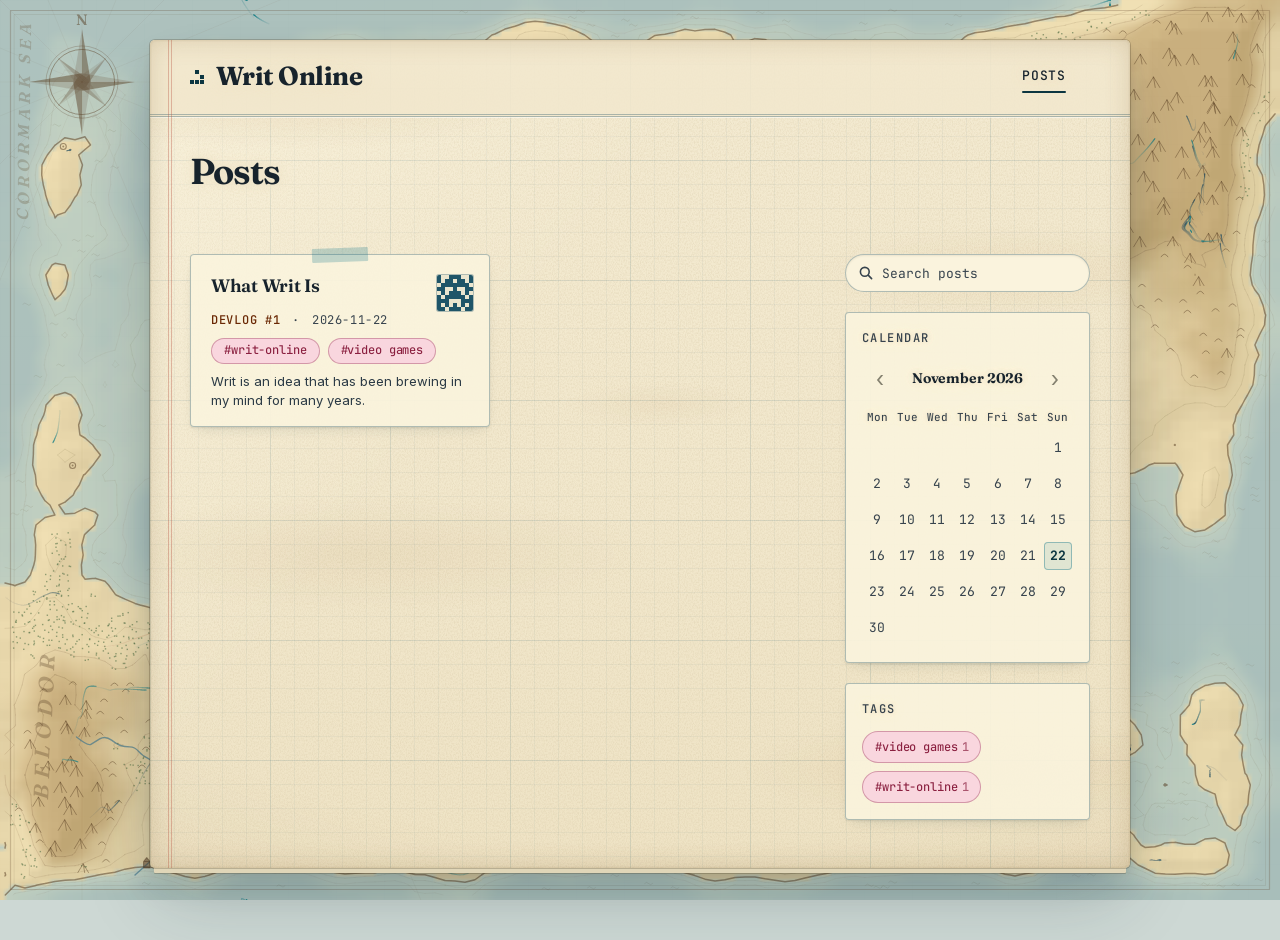
==== commit c5035f2e: "Publish 1 note from Folio" ====
--- a/posts.html
+++ b/posts.html
@@ -27,7 +27,7 @@
 <div class="index-grid">
 <section class="index-posts" aria-label="All posts">
 <ul id="post-list" class="post-list">
-
+<li class="post-item" data-path="posts/what-writ-is.html"><svg class="sigil" viewBox="0 0 9 9" width="36" height="36" aria-hidden="true" focusable="false"><path d="M0 0h1v1h-1zM3 0h3v1h-3zM8 0h1v1h-1zM0 1h1v1h-1zM2 1h2v1h-2zM5 1h2v1h-2zM8 1h1v1h-1zM1 2h7v1h-7zM0 3h2v1h-2zM4 3h1v1h-1zM7 3h2v1h-2zM1 4h1v1h-1zM3 4h3v1h-3zM7 4h1v1h-1zM0 5h1v1h-1zM2 5h5v1h-5zM8 5h1v1h-1zM0 6h3v1h-3zM6 6h3v1h-3zM0 7h1v1h-1zM2 7h1v1h-1zM4 7h1v1h-1zM6 7h1v1h-1zM8 7h1v1h-1zM0 8h2v1h-2zM3 8h3v1h-3zM7 8h2v1h-2z"/></svg><a class="post-link" href="./posts/what-writ-is.html">What Writ Is</a><div class="post-meta"><span class="entry-no">Devlog #1</span> · <time datetime="2026-11-22">2026-11-22</time> <span class="post-tags"><a class="tag-chip" data-hue="11" href="./posts.html#tag=writ-online">#writ-online</a> <a class="tag-chip" data-hue="11" href="./posts.html#tag=video%20games">#video games</a></span></div><p class="post-summary">Writ is an idea that has been brewing in my mind for many years.</p></li>
 </ul>
 <ul id="post-cards" class="post-cards" hidden></ul>
 <div id="post-sentinel" class="post-sentinel" aria-hidden="true"></div>
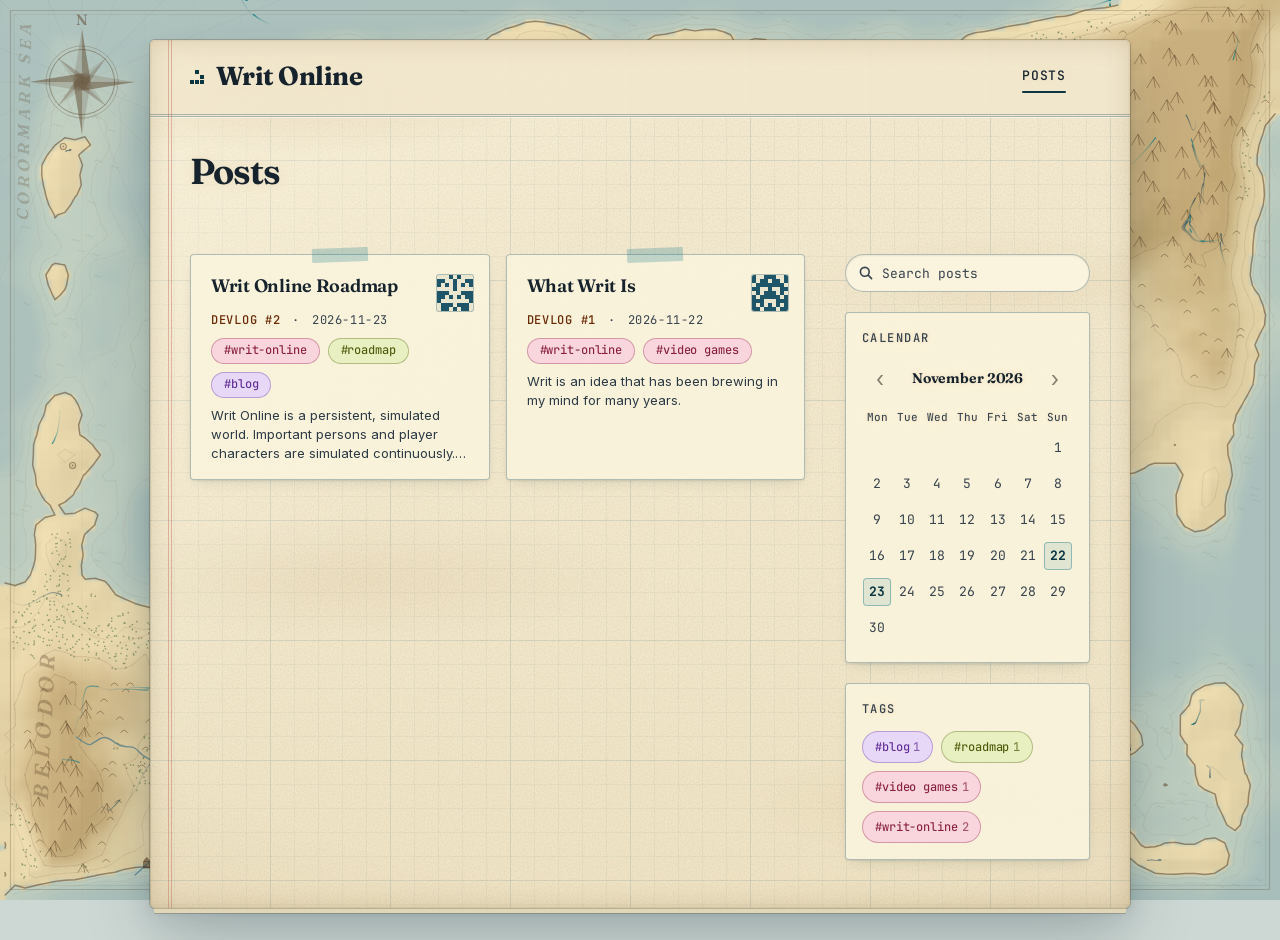
==== commit db92857d: "Publish 1 note from Folio" ====
--- a/posts.html
+++ b/posts.html
@@ -27,6 +27,7 @@
 <div class="index-grid">
 <section class="index-posts" aria-label="All posts">
 <ul id="post-list" class="post-list">
+<li class="post-item" data-path="posts/writ-online-roadmap.html"><svg class="sigil" viewBox="0 0 9 9" width="36" height="36" aria-hidden="true" focusable="false"><path d="M3 0h1v1h-1zM5 0h1v1h-1zM0 1h2v1h-2zM4 1h1v1h-1zM7 1h2v1h-2zM0 2h1v1h-1zM2 2h1v1h-1zM4 2h1v1h-1zM6 2h1v1h-1zM8 2h1v1h-1zM4 3h1v1h-1zM0 4h3v1h-3zM6 4h3v1h-3zM0 5h2v1h-2zM3 5h1v1h-1zM5 5h1v1h-1zM7 5h2v1h-2zM0 6h1v1h-1zM8 6h1v1h-1zM1 7h3v1h-3zM5 7h3v1h-3zM1 8h2v1h-2zM4 8h1v1h-1zM6 8h2v1h-2z"/></svg><a class="post-link" href="./posts/writ-online-roadmap.html">Writ Online Roadmap</a><div class="post-meta"><span class="entry-no">Devlog #2</span> · <time datetime="2026-11-23">2026-11-23</time> <span class="post-tags"><a class="tag-chip" data-hue="11" href="./posts.html#tag=writ-online">#writ-online</a> <a class="tag-chip" data-hue="3" href="./posts.html#tag=roadmap">#roadmap</a> <a class="tag-chip" data-hue="9" href="./posts.html#tag=blog">#blog</a></span></div><p class="post-summary">Writ Online is a persistent, simulated world. Important persons and player characters are simulated continuously. They have daily needs, schedules, goals of th…</p></li>
 <li class="post-item" data-path="posts/what-writ-is.html"><svg class="sigil" viewBox="0 0 9 9" width="36" height="36" aria-hidden="true" focusable="false"><path d="M0 0h1v1h-1zM3 0h3v1h-3zM8 0h1v1h-1zM0 1h1v1h-1zM2 1h2v1h-2zM5 1h2v1h-2zM8 1h1v1h-1zM1 2h7v1h-7zM0 3h2v1h-2zM4 3h1v1h-1zM7 3h2v1h-2zM1 4h1v1h-1zM3 4h3v1h-3zM7 4h1v1h-1zM0 5h1v1h-1zM2 5h5v1h-5zM8 5h1v1h-1zM0 6h3v1h-3zM6 6h3v1h-3zM0 7h1v1h-1zM2 7h1v1h-1zM4 7h1v1h-1zM6 7h1v1h-1zM8 7h1v1h-1zM0 8h2v1h-2zM3 8h3v1h-3zM7 8h2v1h-2z"/></svg><a class="post-link" href="./posts/what-writ-is.html">What Writ Is</a><div class="post-meta"><span class="entry-no">Devlog #1</span> · <time datetime="2026-11-22">2026-11-22</time> <span class="post-tags"><a class="tag-chip" data-hue="11" href="./posts.html#tag=writ-online">#writ-online</a> <a class="tag-chip" data-hue="11" href="./posts.html#tag=video%20games">#video games</a></span></div><p class="post-summary">Writ is an idea that has been brewing in my mind for many years.</p></li>
 </ul>
 <ul id="post-cards" class="post-cards" hidden></ul>
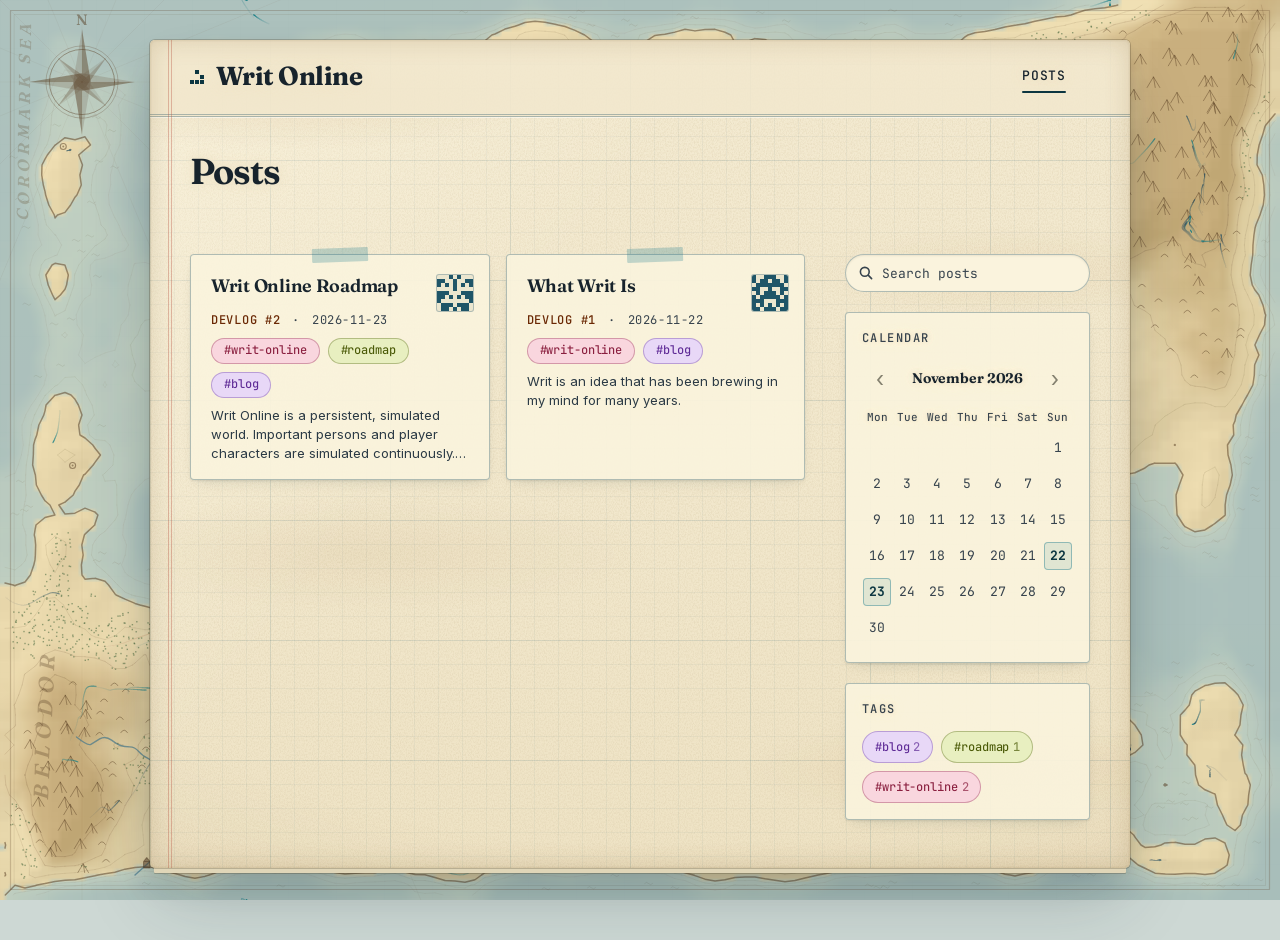
==== commit a7526504: "Publish 1 note from Folio" ====
--- a/posts.html
+++ b/posts.html
@@ -28,7 +28,7 @@
 <section class="index-posts" aria-label="All posts">
 <ul id="post-list" class="post-list">
 <li class="post-item" data-path="posts/writ-online-roadmap.html"><svg class="sigil" viewBox="0 0 9 9" width="36" height="36" aria-hidden="true" focusable="false"><path d="M3 0h1v1h-1zM5 0h1v1h-1zM0 1h2v1h-2zM4 1h1v1h-1zM7 1h2v1h-2zM0 2h1v1h-1zM2 2h1v1h-1zM4 2h1v1h-1zM6 2h1v1h-1zM8 2h1v1h-1zM4 3h1v1h-1zM0 4h3v1h-3zM6 4h3v1h-3zM0 5h2v1h-2zM3 5h1v1h-1zM5 5h1v1h-1zM7 5h2v1h-2zM0 6h1v1h-1zM8 6h1v1h-1zM1 7h3v1h-3zM5 7h3v1h-3zM1 8h2v1h-2zM4 8h1v1h-1zM6 8h2v1h-2z"/></svg><a class="post-link" href="./posts/writ-online-roadmap.html">Writ Online Roadmap</a><div class="post-meta"><span class="entry-no">Devlog #2</span> · <time datetime="2026-11-23">2026-11-23</time> <span class="post-tags"><a class="tag-chip" data-hue="11" href="./posts.html#tag=writ-online">#writ-online</a> <a class="tag-chip" data-hue="3" href="./posts.html#tag=roadmap">#roadmap</a> <a class="tag-chip" data-hue="9" href="./posts.html#tag=blog">#blog</a></span></div><p class="post-summary">Writ Online is a persistent, simulated world. Important persons and player characters are simulated continuously. They have daily needs, schedules, goals of th…</p></li>
-<li class="post-item" data-path="posts/what-writ-is.html"><svg class="sigil" viewBox="0 0 9 9" width="36" height="36" aria-hidden="true" focusable="false"><path d="M0 0h1v1h-1zM3 0h3v1h-3zM8 0h1v1h-1zM0 1h1v1h-1zM2 1h2v1h-2zM5 1h2v1h-2zM8 1h1v1h-1zM1 2h7v1h-7zM0 3h2v1h-2zM4 3h1v1h-1zM7 3h2v1h-2zM1 4h1v1h-1zM3 4h3v1h-3zM7 4h1v1h-1zM0 5h1v1h-1zM2 5h5v1h-5zM8 5h1v1h-1zM0 6h3v1h-3zM6 6h3v1h-3zM0 7h1v1h-1zM2 7h1v1h-1zM4 7h1v1h-1zM6 7h1v1h-1zM8 7h1v1h-1zM0 8h2v1h-2zM3 8h3v1h-3zM7 8h2v1h-2z"/></svg><a class="post-link" href="./posts/what-writ-is.html">What Writ Is</a><div class="post-meta"><span class="entry-no">Devlog #1</span> · <time datetime="2026-11-22">2026-11-22</time> <span class="post-tags"><a class="tag-chip" data-hue="11" href="./posts.html#tag=writ-online">#writ-online</a> <a class="tag-chip" data-hue="11" href="./posts.html#tag=video%20games">#video games</a></span></div><p class="post-summary">Writ is an idea that has been brewing in my mind for many years.</p></li>
+<li class="post-item" data-path="posts/what-writ-is.html"><svg class="sigil" viewBox="0 0 9 9" width="36" height="36" aria-hidden="true" focusable="false"><path d="M0 0h1v1h-1zM3 0h3v1h-3zM8 0h1v1h-1zM0 1h1v1h-1zM2 1h2v1h-2zM5 1h2v1h-2zM8 1h1v1h-1zM1 2h7v1h-7zM0 3h2v1h-2zM4 3h1v1h-1zM7 3h2v1h-2zM1 4h1v1h-1zM3 4h3v1h-3zM7 4h1v1h-1zM0 5h1v1h-1zM2 5h5v1h-5zM8 5h1v1h-1zM0 6h3v1h-3zM6 6h3v1h-3zM0 7h1v1h-1zM2 7h1v1h-1zM4 7h1v1h-1zM6 7h1v1h-1zM8 7h1v1h-1zM0 8h2v1h-2zM3 8h3v1h-3zM7 8h2v1h-2z"/></svg><a class="post-link" href="./posts/what-writ-is.html">What Writ Is</a><div class="post-meta"><span class="entry-no">Devlog #1</span> · <time datetime="2026-11-22">2026-11-22</time> <span class="post-tags"><a class="tag-chip" data-hue="11" href="./posts.html#tag=writ-online">#writ-online</a> <a class="tag-chip" data-hue="9" href="./posts.html#tag=blog">#blog</a></span></div><p class="post-summary">Writ is an idea that has been brewing in my mind for many years.</p></li>
 </ul>
 <ul id="post-cards" class="post-cards" hidden></ul>
 <div id="post-sentinel" class="post-sentinel" aria-hidden="true"></div>
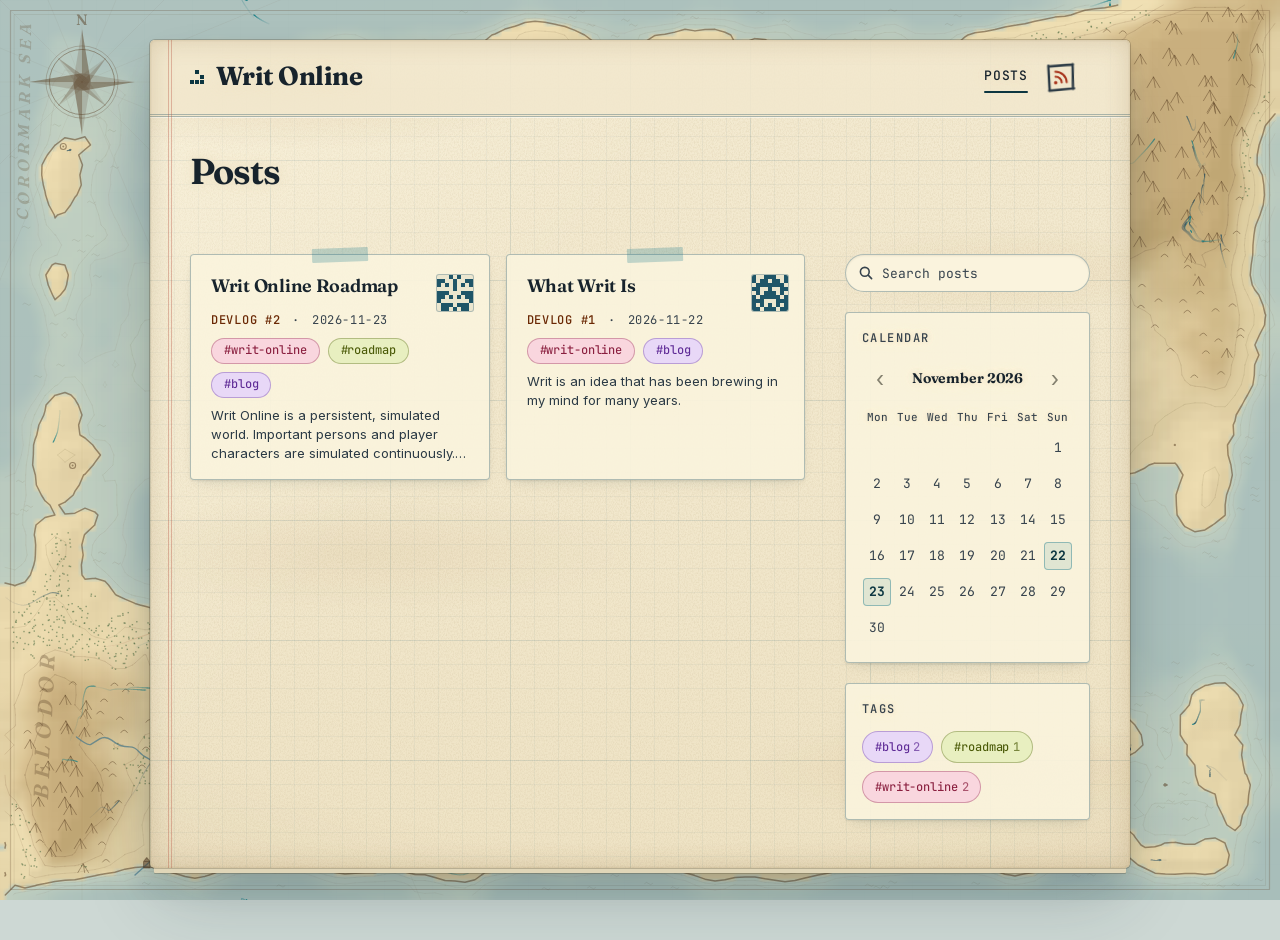
==== commit 36fbe701: "Sync blog site from Folio" ====
--- a/posts.html
+++ b/posts.html
@@ -7,15 +7,16 @@
 <meta name="color-scheme" content="light dark">
 <title>Posts · Writ Online</title>
 <link rel="icon" type="image/svg+xml" href="./favicon.svg?v=8591798611">
-<link rel="stylesheet" href="./assets/blog.css?v=64b67fae93">
-<script src="./assets/blog.js?v=6b99bad966" defer></script>
+<link rel="alternate" type="application/rss+xml" title="Writ Online" href="./feed.xml">
+<link rel="stylesheet" href="./assets/blog.css?v=f5232edc24">
+<script src="./assets/blog.js?v=7e8bf0ae59" defer></script>
 </head>
 <body data-page="posts" data-root="./">
 <div class="sheet">
 <header class="site-header">
 <div class="site-header-inner">
 <a class="site-title" href="./">Writ Online</a>
-<nav class="site-nav" aria-label="Site"><a class="tab" href="./posts.html" aria-current="page">Posts</a></nav>
+<nav class="site-nav" aria-label="Site"><a class="tab" href="./posts.html" aria-current="page">Posts</a><a class="feed-link" href="./feed.xml" type="application/rss+xml" aria-label="RSS feed" title="RSS feed"><svg class="feed-icon" viewBox="0 0 16 16" width="16" height="16" fill="currentColor" aria-hidden="true" focusable="false"><circle cx="2.5" cy="13.5" r="1.7"/><path d="M2.5 7.5a6 6 0 0 1 6 6M2.5 2.5a11 11 0 0 1 11 11" fill="none" stroke="currentColor" stroke-width="2" stroke-linecap="round"/></svg></a></nav>
 </div>
 </header>
 <main class="page posts-page">
--- a/assets/blog.css
+++ b/assets/blog.css
@@ -1 +1 @@
-:root{color-scheme:light;--surface-app: #f7f7f8;--surface: #ffffff;--surface-raised: #ffffff;--surface-sunken: #fafafb;--surface-nav: #f3f3f5;--surface-hover: #e9eaee;--surface-hover-paper: #f3f4f6;--surface-selected: #e9effe;--border: #e5e6ea;--border-strong: #d1d3da;--border-focus: #2f5bea;--text: #16181d;--text-2: #3b3f48;--text-3: #5d6270;--text-faint: #8b909c;--accent: #2f5bea;--accent-hover: #2349c8;--accent-text: #2a52d6;--accent-soft: #eaf0fe;--accent-soft-hover: #dbe5fd;--accent-line: #b9cbfa;--on-accent: #ffffff;--success: #1f7a4a;--success-soft: #e7f5ec;--warning: #8f5d00;--warning-soft: #fdf5e3;--warning-line: #f0dcae;--danger: #c2372b;--danger-soft: #fdecea;--danger-line: #f6cbc6;--label-sage: #3f9a62;--label-blue: #3a7bd5;--label-amber: #c4880f;--label-rose: #d0577a;--label-lavender: #7a62d8;--scrim: rgb(14 15 17 / .4);--toast-bg: #16181d;--toast-text: #f4f5f7;--toast-danger-bg: #b3342a;--shadow-1: 0 1px 2px rgb(16 18 24 / .05);--shadow-2: 0 4px 14px rgb(16 18 24 / .07);--shadow-3: 0 16px 48px rgb(16 18 24 / .12);--shadow-modal: 0 24px 80px rgb(16 18 24 / .22);--font-sans: Inter, ui-sans-serif, system-ui, -apple-system, BlinkMacSystemFont, "Segoe UI", Roboto, sans-serif;--font-display: var(--font-sans);--font-mono: ui-monospace, SFMono-Regular, "Cascadia Mono", Consolas, "Liberation Mono", monospace;--text-2xs: 11px;--text-xs: 12px;--text-sm: 13px;--text-base: 14px;--text-read: 16px;--text-lg: 18px;--text-xl: 22px;--text-2xl: 28px;--text-3xl: 36px;--text-display: 52px;--leading-tight: 1.25;--leading-snug: 1.45;--leading-body: 1.6;--leading-read: 1.75;--tracking-label: .08em;--space-1: 4px;--space-2: 8px;--space-3: 12px;--space-4: 16px;--space-5: 20px;--space-6: 24px;--space-8: 32px;--space-10: 40px;--space-12: 48px;--radius-sm: 4px;--radius-md: 6px;--radius-lg: 8px;--radius-xl: 12px;--radius-pill: 999px;--ease: cubic-bezier(.2, .7, .2, 1);--dur-fast: .12s;--dur: .2s;--bg: var(--surface-app);--paper: var(--surface);--sidebar: var(--surface-nav);--ink: var(--text);--muted: var(--text-3);--line: var(--border);--line-dark: var(--border-strong);--green: var(--accent);--green-hover: var(--accent-hover);--green-soft: var(--accent-soft);--sage: var(--label-sage);--red: var(--danger);--red-soft: var(--danger-soft);--shadow: var(--shadow-3);--font: var(--font-sans);font-family:var(--font-sans);font-size:var(--text-base);line-height:var(--leading-body);color:var(--text);background:var(--surface-app)}@media(prefers-color-scheme:dark){:root:not([data-theme=light]){color-scheme:dark;--surface-app: #0e0f11;--surface: #16171a;--surface-raised: #1d1f23;--surface-sunken: #121315;--surface-nav: #121315;--surface-hover: #1f2125;--surface-hover-paper: #1d1f23;--surface-selected: #1b2340;--border: #26282d;--border-strong: #353840;--border-focus: #6b8cff;--text: #ececf0;--text-2: #c4c7cf;--text-3: #9a9fab;--text-faint: #6c717c;--accent: #6b8cff;--accent-hover: #85a0ff;--accent-text: #8ea8ff;--accent-soft: #1a2242;--accent-soft-hover: #222c55;--accent-line: #34427a;--on-accent: #0b1020;--success: #5fcf8e;--success-soft: #13261b;--warning: #f0b84a;--warning-soft: #2a2312;--warning-line: #4a3b17;--danger: #ff7b6e;--danger-soft: #331a18;--danger-line: #5a2b26;--label-sage: #6cc28c;--label-blue: #6fa6ef;--label-amber: #e3ad48;--label-rose: #ee8aa6;--label-lavender: #a596f2;--scrim: rgb(0 0 0 / .6);--toast-bg: #ececf0;--toast-text: #16181d;--toast-danger-bg: #f6c4bd;--shadow-1: 0 1px 2px rgb(0 0 0 / .4);--shadow-2: 0 4px 16px rgb(0 0 0 / .4);--shadow-3: 0 18px 60px rgb(0 0 0 / .5);--shadow-modal: 0 28px 100px rgb(0 0 0 / .6) }}:root[data-theme=dark]{color-scheme:dark;--surface-app: #0e0f11;--surface: #16171a;--surface-raised: #1d1f23;--surface-sunken: #121315;--surface-nav: #121315;--surface-hover: #1f2125;--surface-hover-paper: #1d1f23;--surface-selected: #1b2340;--border: #26282d;--border-strong: #353840;--border-focus: #6b8cff;--text: #ececf0;--text-2: #c4c7cf;--text-3: #9a9fab;--text-faint: #6c717c;--accent: #6b8cff;--accent-hover: #85a0ff;--accent-text: #8ea8ff;--accent-soft: #1a2242;--accent-soft-hover: #222c55;--accent-line: #34427a;--on-accent: #0b1020;--success: #5fcf8e;--success-soft: #13261b;--warning: #f0b84a;--warning-soft: #2a2312;--warning-line: #4a3b17;--danger: #ff7b6e;--danger-soft: #331a18;--danger-line: #5a2b26;--label-sage: #6cc28c;--label-blue: #6fa6ef;--label-amber: #e3ad48;--label-rose: #ee8aa6;--label-lavender: #a596f2;--scrim: rgb(0 0 0 / .6);--toast-bg: #ececf0;--toast-text: #16181d;--toast-danger-bg: #f6c4bd;--shadow-1: 0 1px 2px rgb(0 0 0 / .4);--shadow-2: 0 4px 16px rgb(0 0 0 / .4);--shadow-3: 0 18px 60px rgb(0 0 0 / .5);--shadow-modal: 0 28px 100px rgb(0 0 0 / .6) }.markdown{font-size:var(--text-read);line-height:var(--leading-read);color:var(--text-2);overflow-wrap:anywhere}.markdown>:first-child{margin-top:0}.markdown h1,.markdown h2,.markdown h3,.markdown h4{font-weight:600;color:var(--text);line-height:var(--leading-tight);letter-spacing:-.35px}.markdown h1,.markdown h2,.markdown h3{font-family:var(--font-display);letter-spacing:-.02em;font-weight:650}.markdown h1{font-size:var(--text-2xl);margin:30px 0 15px}.markdown h2{font-size:var(--text-xl);margin:29px 0 12px}.markdown h3{font-size:var(--text-lg);margin:24px 0 9px}.markdown p{margin:0 0 17px}.markdown strong{font-weight:600;color:var(--text)}.markdown a{color:var(--accent-text);text-underline-offset:3px}.markdown a.wiki-link{display:inline;padding:1px 5px;border-radius:var(--radius-sm);background:var(--accent-soft);color:var(--accent-text);text-decoration:none;font-size:.95em;box-decoration-break:clone;-webkit-box-decoration-break:clone}.markdown a.wiki-link:hover{background:var(--accent-soft-hover)}.markdown a.wiki-link:before{content:"\2197";font-size:.85em;margin-right:4px;opacity:.7}.markdown a[data-wiki-target]{border-bottom:1px dashed var(--warning-line);background:var(--warning-soft);color:var(--warning)}.markdown ul,.markdown ol{padding-left:23px;margin:12px 0 20px}.markdown li{padding-left:3px;margin:4px 0}.markdown li::marker{color:var(--text-3)}.markdown [id]{scroll-margin-top:16px}.markdown [id]:focus{outline:none}.markdown .toc{margin:0 0 26px;font-size:var(--text-base);line-height:1.4}.markdown .toc .toc-box{margin:0;min-width:0;padding:6px 16px 10px;border:1px solid var(--border-strong);border-radius:var(--radius-md);background:var(--surface-sunken)}.markdown .toc .toc-title{padding:0 6px;margin-left:-2px;font-family:var(--font-sans);font-size:var(--text-xs);font-weight:600;letter-spacing:.08em;text-transform:uppercase;color:var(--text-3)}.markdown .toc ul{margin:0;padding:0;list-style:none}.markdown .toc ul ul{margin-left:6px;padding-left:14px;border-left:1px solid var(--border)}.markdown .toc li{margin:0;padding:0}.markdown .toc a{display:inline-block;padding:5px 2px;text-decoration:none}.markdown .toc a:hover{text-decoration:underline}.markdown a.toc-up{display:inline-block;min-width:1.6em;margin-left:.4em;padding:0 .3em;border-radius:var(--radius-sm);color:var(--text-3);font-family:var(--font-sans);font-size:.7em;font-weight:500;letter-spacing:0;text-align:center;text-decoration:none;vertical-align:.15em}.markdown a.toc-up:hover,.markdown a.toc-up:focus-visible{background:var(--accent-soft);color:var(--accent-text)}@media(pointer:coarse){.markdown .toc a{padding:11px 4px}.markdown a.toc-up{min-width:44px;margin:-12px -6px -12px .2em;padding:12px 6px;font-size:.8em}}.markdown blockquote{margin:22px 0;border-left:3px solid var(--accent-line);padding:13px 19px;background:var(--surface-sunken);border-radius:0 var(--radius-md) var(--radius-md) 0;color:var(--text-2);font-size:var(--text-base)}.markdown blockquote p:last-child{margin-bottom:0}.markdown code{font-family:var(--font-mono);font-size:.85em;padding:2px 5px;background:var(--surface-hover-paper);border-radius:var(--radius-sm);color:var(--text-2)}.markdown pre{background:var(--surface-sunken);border:1px solid var(--border);border-radius:var(--radius-md);padding:16px;overflow-x:auto;line-height:1.7;font-family:var(--font-mono);font-size:var(--text-sm);white-space:pre;overflow-wrap:normal}.markdown pre code{padding:0;background:none;font-size:inherit}.markdown hr{border:0;border-top:1px solid var(--border);margin:28px 0}.markdown table{display:block;max-width:100%;overflow:auto;border-collapse:collapse;font-size:var(--text-xs);margin-bottom:20px}.markdown td,.markdown th{text-align:left;border:1px solid var(--border);padding:8px 12px}.markdown th{background:var(--surface-sunken);font-weight:600}.markdown video{display:block;max-width:100%;height:auto;border-radius:var(--radius-md);background:var(--surface-sunken)}.markdown .embed-card{margin:14px 0}.markdown a.embed-card-link{display:flex;flex-direction:column;justify-content:center;gap:2px;min-height:44px;padding:10px 14px;overflow:hidden;background:var(--surface-sunken);border:1px solid var(--border);border-radius:var(--radius-md);color:var(--text);text-decoration:none}.markdown a.embed-card-link:hover,.markdown a.embed-card-link:focus-visible{border-color:var(--accent-line)}.markdown .embed-card-host{font-weight:600;color:var(--accent-text);overflow-wrap:anywhere}.markdown .embed-card-path{min-width:0;overflow:hidden;color:var(--text-3);font-size:var(--text-sm);text-overflow:ellipsis;white-space:nowrap}.markdown a.embed-link{overflow-wrap:anywhere}.markdown .embed-missing{color:var(--text-3);font-style:italic}.markdown input[type=checkbox]{accent-color:var(--accent)}@media(min-width:1440px){.markdown{font-size:var(--text-read);line-height:var(--leading-read)}}@media(max-width:760px){.markdown{font-size:var(--text-read);line-height:var(--leading-read);color:var(--text-2)}.markdown h2{font-size:var(--text-xl);margin-top:26px}.markdown h3{font-size:var(--text-lg)}.markdown blockquote{font-size:var(--text-base);margin:22px 0;padding:13px 16px}.markdown a.wiki-link{font-size:.95em;white-space:normal}}.markdown{font-size:var(--text-read);color:var(--text-2);line-height:var(--leading-read)}.markdown h1,.markdown h2,.markdown h3,.markdown h4,.markdown strong{color:var(--text)}.markdown h2{font-size:var(--text-xl)}.markdown h3{font-size:var(--text-lg)}.markdown blockquote{font-size:var(--text-base);color:var(--text-2)}.markdown a,.markdown a.wiki-link{color:var(--accent-text)}.markdown a[data-wiki-target]{color:var(--warning)}.markdown code{color:var(--text-2)}.markdown table{font-size:var(--text-sm)}.markdown img{display:block;max-width:100%;height:auto;border-radius:var(--radius-md)}@media(min-width:1440px){.markdown{font-size:var(--text-read)}}@media(max-width:760px){.markdown{font-size:var(--text-read);line-height:var(--leading-read)}.markdown h2{font-size:var(--text-xl)}.markdown h3{font-size:var(--text-lg)}.markdown blockquote{font-size:var(--text-base)}}.nb-bar{display:flex;align-items:center;gap:12px;margin:0 0 16px}.nb-run svg{width:14px;height:14px}.nb-job{font-size:var(--text-xs);color:var(--text-3)}.nb-job-failed{color:var(--danger)}.nb-cell{margin:20px 0 0}.markdown .nb-cell pre{margin:0}.nb-code .hl-comment{color:var(--text-3);font-style:italic}.nb-code .hl-string{color:var(--success)}.nb-code .hl-constant{color:var(--warning)}.nb-code .hl-keyword,.nb-code .hl-storage.hl-modifier{color:var(--accent-text)}.nb-code .hl-storage.hl-type,.nb-code .hl-entity.hl-name.hl-type,.nb-code .hl-support.hl-type{color:var(--label-lavender)}.nb-code .hl-entity.hl-name.hl-function,.nb-code .hl-support.hl-function{color:var(--label-blue)}.nb-code .hl-keyword.hl-operator,.nb-code .hl-punctuation{color:var(--text-2)}.nb-code .hl-invalid{color:var(--danger)}.nb-output{margin:0 0 20px;border:1px solid var(--border);border-top:0;border-radius:0 0 var(--radius-md) var(--radius-md);background:var(--surface);overflow:hidden}.nb-cell+.nb-output{margin-top:-1px}.nb-output-head{display:flex;align-items:center;gap:10px;padding:6px 12px;background:var(--surface-sunken);border-bottom:1px solid var(--border);font-size:var(--text-2xs);color:var(--text-3)}.nb-status{font-weight:550;letter-spacing:var(--tracking-label);text-transform:uppercase;color:var(--success)}.nb-output-error .nb-status,.nb-output-timeout .nb-status{color:var(--danger)}.nb-output-truncated .nb-status,.nb-output-skipped .nb-status{color:var(--warning)}.nb-stale-flag{padding:1px 7px;border:1px solid var(--warning-line);border-radius:var(--radius-pill);background:var(--warning-soft);color:var(--warning)}.nb-time{margin-left:auto}.nb-output-body{padding:10px 12px}.nb-output-body:empty{display:none}.nb-stale .nb-output-body{opacity:.5}.nb-text{margin:0;font-family:var(--font-mono);font-size:var(--text-sm);line-height:1.6;color:var(--text-2);white-space:pre-wrap;overflow-wrap:anywhere}.nb-text+.nb-text,.nb-text+.nb-rich,.nb-rich+.nb-text{margin-top:8px}.markdown .nb-output .nb-text{padding:0;border:0;background:none}.nb-stderr{color:var(--danger)}.nb-unknown{margin:0;font-size:var(--text-xs);color:var(--text-3)}.nb-frame{display:block;width:100%;height:120px;border:0;background:transparent}.nb-bar[hidden]{display:none}@font-face{font-family:Fraunces;font-style:normal;font-weight:300 800;font-display:swap;src:url(fonts/Fraunces-latin.woff2?v=4b4c27f81b) format("woff2")}@font-face{font-family:Inter;font-style:normal;font-weight:100 900;font-display:swap;src:url(fonts/InterVariable-latin.woff2?v=d0c4a8f48d) format("woff2")}@font-face{font-family:JetBrains Mono;font-style:normal;font-weight:100 800;font-display:swap;src:url(fonts/JetBrainsMono-latin.woff2?v=8c6af9fe3e) format("woff2")}:root{background:var(--backdrop-base);--font-sans: "Inter", ui-sans-serif, system-ui, -apple-system, BlinkMacSystemFont, "Segoe UI", Roboto, sans-serif;--text-read: 17px;--backdrop-base: #e6e9f2;--backdrop: radial-gradient(ellipse 80% 78% at 8% -8%, #d6e0ff 0%, transparent 62%), radial-gradient(ellipse 66% 71% at 104% 6%, #ffdce8 0%, transparent 58%), radial-gradient(ellipse 73% 84% at 86% 112%, #d6f0e3 0%, transparent 62%), radial-gradient(ellipse 58% 67% at -6% 96%, #fdeccb 0%, transparent 60%);--sheet-base: linear-gradient(172deg, #fffefb 0%, #fcfaf4 42%, #f7f3e8 100%);--sheet-sheen: linear-gradient(128deg, rgb(255 255 255 / .7) 0%, rgb(255 255 255 / 0) 38%);--sheet-grain: repeating-linear-gradient(0deg, rgb(110 90 40 / .02) 0 1px, transparent 1px 4px), repeating-linear-gradient(90deg, rgb(110 90 40 / .012) 0 1px, transparent 1px 5px);--sheet-vignette: radial-gradient(ellipse 130% 100% at 50% 35%, transparent 58%, rgb(120 96 40 / .1) 100%);--sheet-hi: rgb(255 255 255 / .55);--sheet-under: #f1ede1;--sheet-edge: rgb(80 64 30 / .14);--sheet-shadow: 0 1px 1px rgb(40 30 10 / .06), 0 3px 6px rgb(40 30 10 / .05), 0 12px 24px rgb(35 35 70 / .08), 0 32px 64px -8px rgb(35 35 70 / .16);--bar-sheen: rgb(255 255 255 / .35);--bar-edge: rgb(255 255 255 / .5);--card-bg: rgb(255 255 255 / .6);--card-shadow: 0 1px 2px rgb(60 48 20 / .07), 0 6px 16px -8px rgb(60 48 20 / .16);--card-shadow-hover: 0 2px 4px rgb(60 48 20 / .08), 0 14px 28px -10px rgb(47 91 234 / .28);--media-shadow: 0 1px 2px rgb(40 30 10 / .1), 0 10px 28px -10px rgb(40 30 10 / .32);--icon-search: url("data:image/svg+xml,%3Csvg xmlns='http://www.w3.org/2000/svg' viewBox='0 0 20 20' fill='none' stroke='%238b909c' stroke-width='2' stroke-linecap='round'%3E%3Ccircle cx='8.5' cy='8.5' r='5.5'/%3E%3Cpath d='M13 13l4 4'/%3E%3C/svg%3E");--surface: #fffefc;--surface-sunken: rgb(90 72 30 / .045);--surface-hover-paper: rgb(90 72 30 / .07);--border: rgb(70 56 24 / .14);--border-strong: rgb(70 56 24 / .26)}@media(prefers-color-scheme:dark){:root:not([data-theme=light]){--backdrop-base: #0b0c10;--backdrop: radial-gradient(ellipse 73% 76% at 8% -8%, #25335f 0%, transparent 62%), radial-gradient(ellipse 63% 69% at 104% 8%, #3a2342 0%, transparent 58%), radial-gradient(ellipse 73% 84% at 86% 112%, #123a33 0%, transparent 62%), radial-gradient(ellipse 58% 67% at -6% 96%, #3a2d14 0%, transparent 60%);--sheet-base: linear-gradient(172deg, #232429 0%, #1c1d21 45%, #17181c 100%);--sheet-sheen: linear-gradient(128deg, rgb(255 255 255 / .06) 0%, rgb(255 255 255 / 0) 38%);--sheet-grain: repeating-linear-gradient(0deg, rgb(255 255 255 / .014) 0 1px, transparent 1px 4px), repeating-linear-gradient(90deg, rgb(255 255 255 / .01) 0 1px, transparent 1px 5px);--sheet-vignette: radial-gradient(ellipse 130% 100% at 50% 35%, transparent 55%, rgb(0 0 0 / .32) 100%);--sheet-hi: rgb(255 255 255 / .04);--sheet-under: #141519;--sheet-edge: rgb(255 255 255 / .09);--sheet-shadow: 0 1px 1px rgb(0 0 0 / .4), 0 4px 8px rgb(0 0 0 / .3), 0 16px 32px rgb(0 0 0 / .35), 0 40px 80px -8px rgb(0 0 0 / .55);--bar-sheen: rgb(255 255 255 / .035);--bar-edge: rgb(255 255 255 / .04);--card-bg: rgb(255 255 255 / .035);--card-shadow: 0 1px 2px rgb(0 0 0 / .4), 0 8px 18px -10px rgb(0 0 0 / .6);--card-shadow-hover: 0 2px 4px rgb(0 0 0 / .4), 0 16px 32px -12px rgb(107 140 255 / .35);--media-shadow: 0 1px 2px rgb(0 0 0 / .5), 0 12px 30px -10px rgb(0 0 0 / .7);--icon-search: url("data:image/svg+xml,%3Csvg xmlns='http://www.w3.org/2000/svg' viewBox='0 0 20 20' fill='none' stroke='%236c717c' stroke-width='2' stroke-linecap='round'%3E%3Ccircle cx='8.5' cy='8.5' r='5.5'/%3E%3Cpath d='M13 13l4 4'/%3E%3C/svg%3E");--surface: #212227;--surface-sunken: rgb(0 0 0 / .22);--surface-hover-paper: rgb(255 255 255 / .06);--border: rgb(255 255 255 / .09);--border-strong: rgb(255 255 255 / .18)}}*,*:before,*:after{box-sizing:border-box}html{-webkit-text-size-adjust:100%}[hidden]{display:none!important}body:before{content:"";position:fixed;inset:0;z-index:-1;pointer-events:none;background:var(--backdrop)}body{margin:0;min-height:100vh;background:none;color:var(--text-2);font-family:var(--font-sans);font-size:var(--text-base);line-height:var(--leading-body);font-optical-sizing:auto;text-rendering:optimizeLegibility;-webkit-font-smoothing:antialiased}a{color:var(--accent-text);text-underline-offset:3px}:focus-visible{outline:2px solid var(--border-focus);outline-offset:2px}button{font:inherit;color:inherit}.sheet{max-width:70rem;margin:var(--space-10) auto var(--space-12);border-radius:3px;background:var(--sheet-vignette),var(--sheet-sheen),var(--sheet-grain),var(--sheet-base);box-shadow:0 0 0 1px var(--sheet-edge),inset 0 1px 0 var(--sheet-hi),0 9px 0 -4px var(--sheet-under),0 10px 0 -4px var(--sheet-edge),var(--sheet-shadow)}body[data-page=post] .sheet{max-width:56rem}.site-header{border-bottom:1px solid var(--border);box-shadow:0 1px 0 var(--bar-edge);border-radius:3px 3px 0 0;background:linear-gradient(180deg,var(--bar-sheen),rgb(255 255 255 / 0))}.site-header-inner{display:flex;flex-wrap:wrap;align-items:center;gap:var(--space-2) var(--space-6);padding:var(--space-4) var(--space-10)}:root[data-world-epoch] .site-header-inner{position:relative;padding-bottom:calc(var(--space-4) + 1.5em)}.world-clock{position:absolute;left:var(--space-10);right:var(--space-10);bottom:var(--space-3);margin:0;overflow:hidden;font-size:var(--text-xs);line-height:1.5;color:var(--text-3);text-overflow:ellipsis;white-space:nowrap}.site-title{display:inline-flex;align-items:center;gap:var(--space-3);font-family:var(--font-display);font-size:var(--text-xl);font-weight:700;letter-spacing:-.025em;color:var(--text);text-decoration:none}.site-title:before{content:"";flex:none;width:14px;height:14px;border-radius:4px;background:linear-gradient(135deg,var(--accent) 0%,var(--label-lavender) 55%,var(--label-rose) 100%);transform:rotate(45deg);box-shadow:0 2px 6px -1px #2f5bea73}.site-nav{display:flex;flex-wrap:wrap;align-items:center;gap:var(--space-1);margin-left:auto}.site-nav a{position:relative;display:inline-flex;align-items:center;min-height:40px;padding:0 var(--space-3);border-radius:var(--radius-md);color:var(--text-3);font-size:var(--text-sm);text-decoration:none;transition:color var(--dur-fast) var(--ease),background var(--dur-fast) var(--ease)}.site-nav a:hover{background:var(--surface-hover-paper);color:var(--text)}.site-nav a.tab{margin-right:var(--space-3);border-radius:0;color:var(--text);font-size:var(--text-base);font-weight:600;background:none}.site-nav a.tab:after{content:"";position:absolute;left:var(--space-3);right:var(--space-3);bottom:4px;height:2px;border-radius:2px;background:var(--accent);transform:scaleX(0);transition:transform var(--dur) var(--ease)}.site-nav a.tab:hover:after,.site-nav a.tab[aria-current]:after{transform:scaleX(1)}.site-nav a.tab+a:before{content:"";position:absolute;left:calc(var(--space-3) * -1 - 1px);top:11px;bottom:11px;width:1px;background:var(--border-strong)}.page{padding:var(--space-8) var(--space-10) var(--space-12)}.blurb{max-width:44rem;margin:0 0 var(--space-8);font-size:var(--text-lg);line-height:var(--leading-snug);letter-spacing:-.005em;color:var(--text-2)}.blurb:empty{display:none}.blurb p{margin:0 0 var(--space-3)}.page-title{margin:0 0 var(--space-6);font-family:var(--font-display);font-size:var(--text-3xl);font-weight:700;letter-spacing:-.03em;line-height:var(--leading-tight);color:var(--text)}.section-title{display:flex;align-items:center;gap:var(--space-3);margin:0 0 var(--space-4);font-size:var(--text-2xs);font-weight:600;letter-spacing:var(--tracking-label);text-transform:uppercase;color:var(--text-3)}.section-title:after{content:"";flex:1;height:1px;background:var(--border)}.index-grid{display:grid;grid-template-columns:minmax(0,1fr) 17.5rem;gap:var(--space-10);align-items:start}.index-grid:has(>.index-side[hidden]){grid-template-columns:minmax(0,1fr)}.post-link,.post-summary,.tag-chip,.blurb,.page-title,.post-title{overflow-wrap:anywhere}.tag-chip{max-width:100%}.post-list,.post-cards{list-style:none;margin:0;padding:0}.post-item{padding:var(--space-5) 0;border-bottom:1px solid var(--border)}.post-item:first-child{padding-top:0}.post-link{font-family:var(--font-display);font-size:var(--text-xl);font-weight:650;letter-spacing:-.02em;line-height:var(--leading-tight);color:var(--text);text-decoration:none;transition:color var(--dur-fast) var(--ease)}.post-link:hover{color:var(--accent-text)}.post-meta{display:flex;flex-wrap:wrap;align-items:center;gap:var(--space-2) var(--space-3);margin:var(--space-2) 0 0;font-size:var(--text-sm);color:var(--text-3);font-variant-numeric:tabular-nums}.entry-no{font-weight:600;letter-spacing:.02em;white-space:nowrap}.post-tags{display:inline-flex;flex-wrap:wrap;gap:var(--space-2)}.post-summary{margin:var(--space-2) 0 0;color:var(--text-2)}.all-posts{margin:var(--space-5) 0 0;font-weight:600}.all-posts a{display:inline-flex;align-items:center;min-height:40px;text-decoration:none}.all-posts a:hover{text-decoration:underline}.tag-chip{display:inline-flex;align-items:center;gap:var(--space-1);min-height:26px;padding:1px var(--space-3);border:1px solid var(--accent-line);border-radius:var(--radius-pill);background:var(--accent-soft);color:var(--accent-text);font-size:var(--text-xs);font-weight:500;text-decoration:none;transition:background var(--dur-fast) var(--ease)}.tag-chip:hover{background:var(--accent-soft-hover)}.tag-chip[aria-pressed=true]{border-color:var(--accent);background:var(--accent);color:var(--on-accent)}.tag-count{opacity:.7;font-variant-numeric:tabular-nums}.search-row{display:flex;flex-wrap:wrap;gap:var(--space-3);align-items:center}.side-search{margin:0}.side-search-input{display:block;width:100%;height:38px;padding:0 var(--space-3) 0 36px;border:1px solid var(--border-strong);border-radius:var(--radius-pill);background:var(--icon-search) no-repeat 12px 50% / 16px 16px,var(--card-bg);box-shadow:inset 0 1px 2px #3c301414;color:var(--text);font:inherit;font-size:var(--text-sm);appearance:none}.side-search-input::placeholder{color:var(--text-3);opacity:1}.side-search-input:focus-visible{border-color:var(--border-focus);outline-offset:1px}.filter-status{min-height:1.6em;margin:0 0 var(--space-4);color:var(--text-3);font-size:var(--text-sm)}.filter-clear{min-height:40px;margin-bottom:var(--space-3);padding:0 var(--space-4);border:1px solid var(--border-strong);border-radius:var(--radius-pill);background:var(--card-bg);font-size:var(--text-sm);cursor:pointer}.filter-clear:hover{background:var(--surface-hover-paper)}.list-empty{color:var(--text-3)}.post-cards{display:grid;grid-template-columns:repeat(auto-fill,minmax(15.5rem,1fr));gap:var(--space-4)}.post-card{position:relative;display:flex;flex-direction:column;padding:var(--space-5) var(--space-5) var(--space-4);border:1px solid var(--border);border-radius:var(--radius-xl);background:var(--card-bg);box-shadow:var(--card-shadow);transition:transform var(--dur) var(--ease),box-shadow var(--dur) var(--ease),border-color var(--dur) var(--ease)}.post-card:before{content:"";position:absolute;top:-1px;left:var(--space-5);width:28px;height:4px;border-radius:0 0 4px 4px;background:linear-gradient(90deg,var(--accent),var(--label-lavender))}.post-card:hover,.post-card:focus-within{transform:translateY(-2px);border-color:var(--accent-line);box-shadow:var(--card-shadow-hover)}.post-card .post-link{font-size:var(--text-lg)}.post-card .post-link:after{content:"";position:absolute;inset:0;border-radius:inherit}.post-card .post-link:focus-visible{outline:none}.post-card:has(.post-link:focus-visible){outline:2px solid var(--border-focus);outline-offset:2px}.post-card .post-meta{margin-top:var(--space-3)}.post-card .tag-chip{position:relative;z-index:1}.post-card .post-summary{display:-webkit-box;-webkit-box-orient:vertical;-webkit-line-clamp:3;overflow:hidden;font-size:var(--text-sm);line-height:var(--leading-snug)}.post-sentinel{height:1px}.index-side{position:sticky;top:var(--space-6);display:flex;flex-direction:column;gap:var(--space-5)}.side-block{padding:var(--space-4);border:1px solid var(--border);border-radius:var(--radius-xl);background:var(--card-bg);box-shadow:var(--card-shadow)}.side-title{margin:0 0 var(--space-3);font-size:var(--text-2xs);font-weight:600;letter-spacing:var(--tracking-label);text-transform:uppercase;color:var(--text-3)}.side-empty{margin:0;color:var(--text-3)}.cal-head{display:flex;align-items:center;justify-content:space-between;margin-bottom:var(--space-2)}.cal-title{font-family:var(--font-display);font-weight:650;letter-spacing:-.01em;color:var(--text)}.cal-nav{width:36px;height:36px;border:0;border-radius:var(--radius-md);background:none;font-size:var(--text-xl);line-height:1;cursor:pointer}.cal-nav:hover:not(:disabled){background:var(--surface-hover-paper)}.cal-nav:disabled{color:var(--text-faint);cursor:default}.cal-grid{width:100%;border-collapse:collapse;table-layout:fixed;text-align:center}.cal-grid th{padding:var(--space-1) 0;font-size:var(--text-2xs);font-weight:500;color:var(--text-3)}.cal-grid td{padding:1px;height:36px}.cal-day{display:inline-flex;align-items:center;justify-content:center;width:100%;max-width:36px;aspect-ratio:1;border-radius:50%;font-size:var(--text-sm);color:var(--text-3);font-variant-numeric:tabular-nums;text-decoration:none}a.cal-day.has-posts{background:var(--accent-soft);color:var(--accent-text);font-weight:700;box-shadow:inset 0 0 0 1px var(--accent-line);transition:background var(--dur-fast) var(--ease)}a.cal-day.has-posts:hover{background:var(--accent-soft-hover)}a.cal-day[aria-pressed=true]{background:var(--accent);color:var(--on-accent);box-shadow:none}.tag-cloud{display:flex;flex-wrap:wrap;align-items:center;gap:var(--space-2)}.tag-cloud .tag-chip{min-height:32px}.tag-cloud .w1{font-size:var(--text-xs)}.tag-cloud .w2{font-size:var(--text-sm)}.tag-cloud .w3{font-size:var(--text-base)}.tag-cloud .w4{font-size:var(--text-lg)}.tag-cloud .w5{font-size:var(--text-xl)}.post{max-width:46rem;margin:0 auto}.post-head{margin-bottom:var(--space-8);padding-bottom:var(--space-5);border-bottom:1px solid var(--border)}.post-title{margin:0;font-family:var(--font-display);font-size:var(--text-3xl);font-weight:750;letter-spacing:-.035em;line-height:var(--leading-tight);color:var(--text)}.post-head .post-meta{margin-top:var(--space-3)}.post-back{max-width:46rem;margin:var(--space-8) auto 0}.post-back a{display:inline-flex;align-items:center;min-height:40px;font-weight:600;text-decoration:none}.post-back a:hover{text-decoration:underline}.post-body img,.post-body video,.post-body .nb-frame{display:block;max-width:100%;height:auto;margin:var(--space-6) auto;border-radius:var(--radius-xl)}.post-body img,.post-body video{box-shadow:var(--media-shadow)}.post-body video{width:100%;background:#0b0c0e}.post-body .nb-frame{height:120px;margin:0;border-radius:var(--radius-lg)}.post-body figure{margin:var(--space-8) 0}.post-body figure img{margin:0 auto}.post-body figcaption{margin-top:var(--space-3);text-align:center;font-size:var(--text-sm);color:var(--text-3)}.post-body .nb-cell{margin-top:var(--space-6)}.post-body .nb-cell pre{border-radius:var(--radius-xl);box-shadow:var(--card-shadow)}.post-body .nb-cell:has(+.nb-output) pre{border-radius:var(--radius-xl) var(--radius-xl) 0 0}.post-body .nb-output{margin-bottom:var(--space-6);border-radius:0 0 var(--radius-xl) var(--radius-xl);box-shadow:var(--card-shadow)}.post-body .nb-output-body .nb-frame{border-radius:var(--radius-lg)}.post-body .toc .toc-box{border-radius:var(--radius-xl)}.post-body .embed-card{margin:var(--space-6) 0}.post-body a.embed-card-link{position:relative;gap:2px;min-height:64px;padding:var(--space-4) 52px var(--space-4) var(--space-5);border-left:4px solid var(--accent);border-radius:var(--radius-lg) var(--radius-xl) var(--radius-xl) var(--radius-lg);background:var(--card-bg);box-shadow:var(--card-shadow);transition:transform var(--dur) var(--ease),box-shadow var(--dur) var(--ease),border-color var(--dur) var(--ease)}.post-body a.embed-card-link:after{content:"\2197";position:absolute;right:var(--space-5);top:50%;transform:translateY(-50%);font-size:var(--text-lg);color:var(--text-faint);transition:color var(--dur-fast) var(--ease)}.post-body a.embed-card-link:hover,.post-body a.embed-card-link:focus-visible{transform:translateY(-1px);box-shadow:var(--card-shadow-hover)}.post-body a.embed-card-link:hover:after,.post-body a.embed-card-link:focus-visible:after{color:var(--accent-text)}@media(max-width:860px){.index-grid{grid-template-columns:minmax(0,1fr);gap:var(--space-8)}.index-side{position:static;order:-1;gap:var(--space-3)}.side-block{padding:var(--space-3) var(--space-4)}.side-title{margin-bottom:var(--space-2)}}@media(max-width:760px){:root{font-size:15px;--text-read: 16px}.sheet{margin:var(--space-2) var(--space-2) var(--space-6)}.site-header-inner,.page{padding-left:var(--space-5);padding-right:var(--space-5)}.world-clock{left:var(--space-5);right:var(--space-5)}.page{padding-top:var(--space-6);padding-bottom:var(--space-8)}.site-nav{margin-left:calc(var(--space-3) * -1);width:100%}.page-title,.post-title{font-size:var(--text-2xl)}.post-cards{grid-template-columns:minmax(0,1fr)}.post-back{margin-top:var(--space-5)}.tag-chip{min-height:32px;padding-left:var(--space-4);padding-right:var(--space-4)}.cal-grid td{height:40px}.cal-day{max-width:38px}}:root[data-style=chronicle]{--font-display: "Fraunces", "Iowan Old Style", "Palatino Linotype", Palatino, Georgia, serif;--text-read: 17px;--c-accent: var(--blog-accent, #8e2f26);--accent: var(--c-accent);--accent-text: color-mix(in srgb, var(--c-accent) 30%, #1f160c);--accent-strong: var(--accent-text);--accent-hover: var(--accent-text);--accent-soft: color-mix(in srgb, var(--c-accent) 11%, transparent);--accent-soft-hover: color-mix(in srgb, var(--c-accent) 19%, transparent);--accent-line: color-mix(in srgb, var(--c-accent) 38%, transparent);--on-accent: #fff9ea;--border-focus: var(--accent-text);--text: #2a2016;--text-2: #3d3123;--text-3: #5b4c37;--text-faint: #86765c;--surface: #f8f0dd;--surface-sunken: rgb(110 78 30 / .075);--surface-hover-paper: rgb(110 78 30 / .1);--border: rgb(96 66 24 / .22);--border-strong: rgb(96 66 24 / .38);--label-sage: #4a7a46;--label-blue: #3f6590;--label-amber: #9a6a14;--label-rose: #9c4a5c;--label-lavender: #66558f;--backdrop-base: #0d1426;--backdrop: url(chronicle/stars.svg?v=34c0461668) 0 0 / 560px 560px, url(chronicle/contours.svg?v=704d6bd673) 0 0 / 800px 800px, radial-gradient(ellipse 70% 55% at 12% -6%, #26386a 0%, transparent 68%), radial-gradient(ellipse 60% 45% at 96% 4%, #1d2c52 0%, transparent 66%), radial-gradient(ellipse 90% 40% at 50% 118%, #4a3425 0%, transparent 70%), linear-gradient(180deg, #111a31 0%, #0b1122 100%);--sheet-base: linear-gradient(174deg, #f7efda 0%, #f1e6ca 38%, #eadcba 100%);--sheet-sheen: linear-gradient(125deg, rgb(255 251 238 / .6) 0%, transparent 34%);--sheet-stains: radial-gradient(ellipse 34% 14% at 10% 10%, rgb(176 124 52 / .13), transparent 70%), radial-gradient(ellipse 26% 11% at 90% 34%, rgb(160 110 40 / .09), transparent 70%), radial-gradient(ellipse 40% 15% at 20% 76%, rgb(150 100 36 / .08), transparent 70%), radial-gradient(ellipse 30% 12% at 86% 95%, rgb(176 124 52 / .13), transparent 70%);--sheet-grain: url(chronicle/grain.svg?v=b0f7ed62ee) 0 0 / 240px 240px, repeating-linear-gradient(0deg, rgb(110 80 30 / .018) 0 1px, transparent 1px 3px);--sheet-vignette: radial-gradient(ellipse 125% 95% at 50% 40%, transparent 56%, rgb(130 88 34 / .2) 100%);--sheet-shadow: 0 0 0 1px rgb(0 0 0 / .18), 0 2px 6px 3px rgb(0 0 0 / .26), 0 10px 24px rgb(2 6 20 / .34), 0 36px 70px -10px rgb(2 6 20 / .6);--bar-sheen: rgb(255 248 228 / .45);--bar-edge: rgb(255 250 235 / .5);--card-bg: linear-gradient(180deg, rgb(255 251 238 / .6), rgb(255 248 228 / .3));--card-shadow: 0 1px 2px rgb(70 48 16 / .1), 0 8px 18px -10px rgb(70 48 16 / .28);--card-shadow-hover: 0 2px 4px rgb(70 48 16 / .12), 0 18px 30px -14px rgb(70 48 16 / .42);--media-shadow: 0 1px 2px rgb(60 40 12 / .16), 0 12px 26px -12px rgb(60 40 12 / .45);--icon-search: url("data:image/svg+xml,%3Csvg xmlns='http://www.w3.org/2000/svg' viewBox='0 0 20 20' fill='none' stroke='%235b4c37' stroke-width='2' stroke-linecap='round'%3E%3Ccircle cx='8.5' cy='8.5' r='5.5'/%3E%3Cpath d='M13 13l4 4'/%3E%3C/svg%3E");--moon-lit: #f6e3a4;--moon-dark: #46557f;--moon-ring: rgb(70 60 100 / .6);--ornament: color-mix(in srgb, var(--accent-text) 70%, transparent)}@supports (color: oklch(from red l c h)){:root[data-style=chronicle]{--accent-text: oklch(from var(--c-accent) min(l, .38) c h)}}@media(prefers-color-scheme:dark){:root[data-style=chronicle]:not([data-theme=light]){--c-accent: var(--blog-accent, #dca24a);--accent-text: color-mix(in srgb, var(--c-accent) 30%, #fff1d4);--accent-soft: color-mix(in srgb, var(--c-accent) 14%, transparent);--accent-soft-hover: color-mix(in srgb, var(--c-accent) 24%, transparent);--accent-line: color-mix(in srgb, var(--c-accent) 42%, transparent);--on-accent: #1b1208;--text: #ece0c8;--text-2: #d6c8ab;--text-3: #b0a287;--text-faint: #7f7461;--surface: #251e16;--surface-sunken: rgb(0 0 0 / .26);--surface-hover-paper: rgb(255 226 170 / .07);--border: rgb(255 226 170 / .12);--border-strong: rgb(255 226 170 / .24);--label-sage: #8cbc86;--label-blue: #86a9d6;--label-amber: #dca24a;--label-rose: #d89aab;--label-lavender: #aa9bd2;--backdrop-base: #060911;--backdrop: url(chronicle/stars.svg?v=34c0461668) 0 0 / 560px 560px, url(chronicle/contours.svg?v=704d6bd673) 0 0 / 800px 800px, radial-gradient(ellipse 70% 55% at 12% -6%, #131d3a 0%, transparent 68%), radial-gradient(ellipse 90% 40% at 50% 118%, #2a1d12 0%, transparent 70%), linear-gradient(180deg, #080c18 0%, #05070e 100%);--sheet-base: linear-gradient(174deg, #261f17 0%, #1d1812 42%, #16120d 100%);--sheet-sheen: radial-gradient(ellipse 60% 22% at 50% 0%, rgb(255 176 80 / .09), transparent 80%);--sheet-stains: radial-gradient(ellipse 34% 12% at 12% 14%, rgb(255 170 70 / .05), transparent 70%), radial-gradient(ellipse 36% 12% at 88% 86%, rgb(255 170 70 / .04), transparent 70%);--sheet-grain: repeating-linear-gradient(0deg, rgb(255 226 170 / .012) 0 1px, transparent 1px 3px);--sheet-vignette: radial-gradient(ellipse 125% 95% at 50% 38%, transparent 50%, rgb(0 0 0 / .42) 100%);--sheet-shadow: 0 0 0 1px rgb(0 0 0 / .5), 0 2px 6px 3px rgb(0 0 0 / .4), 0 12px 28px rgb(0 0 0 / .5), 0 40px 80px -10px rgb(0 0 0 / .8);--bar-sheen: rgb(255 200 120 / .04);--bar-edge: rgb(255 226 170 / .05);--card-bg: linear-gradient(180deg, rgb(255 226 170 / .06), rgb(255 226 170 / .02));--card-shadow: 0 1px 2px rgb(0 0 0 / .45), 0 8px 18px -10px rgb(0 0 0 / .7);--card-shadow-hover: 0 2px 4px rgb(0 0 0 / .5), 0 18px 32px -14px rgb(0 0 0 / .8);--media-shadow: 0 1px 2px rgb(0 0 0 / .55), 0 12px 28px -12px rgb(0 0 0 / .8);--icon-search: url("data:image/svg+xml,%3Csvg xmlns='http://www.w3.org/2000/svg' viewBox='0 0 20 20' fill='none' stroke='%23b0a287' stroke-width='2' stroke-linecap='round'%3E%3Ccircle cx='8.5' cy='8.5' r='5.5'/%3E%3Cpath d='M13 13l4 4'/%3E%3C/svg%3E");--moon-lit: #f2d996;--moon-dark: #394168;--moon-ring: rgb(214 196 150 / .55);--ornament: color-mix(in srgb, var(--accent-text) 60%, transparent)}@supports (color: oklch(from red l c h)){:root[data-style=chronicle]:not([data-theme=light]){--accent-text: oklch(from var(--c-accent) max(l, .76) c h)}}}:root[data-style=chronicle] ::selection{background:color-mix(in srgb,var(--c-accent) 30%,transparent)}:root[data-style=chronicle] .sheet{position:relative;isolation:isolate;max-width:min(70rem,calc(100% - 8px));border-radius:0;background:none}:root[data-style=chronicle] body[data-page=post] .sheet{max-width:min(56rem,calc(100% - 8px))}:root[data-style=chronicle] .sheet:before{content:"";position:absolute;inset:-4px;z-index:-1;border:4px solid transparent;background:var(--sheet-vignette),var(--sheet-stains),var(--sheet-sheen),var(--sheet-grain),var(--sheet-base);background-origin:border-box;-webkit-mask:linear-gradient(#000 0 0) padding-box,url(chronicle/deckle-top.svg?v=43c7e536ea) 0 0 / 96px 4px repeat-x border-box,url(chronicle/deckle-bottom.svg?v=4e115103f1) 0 100% / 96px 4px repeat-x border-box,url(chronicle/deckle-left.svg?v=608ebce754) 0 0 / 4px 96px repeat-y border-box,url(chronicle/deckle-right.svg?v=99bf99b634) 100% 0 / 4px 96px repeat-y border-box;mask:linear-gradient(#000 0 0) padding-box,url(chronicle/deckle-top.svg?v=43c7e536ea) 0 0 / 96px 4px repeat-x border-box,url(chronicle/deckle-bottom.svg?v=4e115103f1) 0 100% / 96px 4px repeat-x border-box,url(chronicle/deckle-left.svg?v=608ebce754) 0 0 / 4px 96px repeat-y border-box,url(chronicle/deckle-right.svg?v=99bf99b634) 100% 0 / 4px 96px repeat-y border-box}:root[data-style=chronicle] .site-header{border-bottom:3px double var(--border-strong);border-radius:0;background:linear-gradient(180deg,var(--bar-sheen),transparent)}:root[data-style=chronicle] .site-title{font-size:26px;font-weight:650;letter-spacing:-.012em}:root[data-style=chronicle] .site-title:before{width:32px;height:32px;border-radius:0;background:var(--accent-strong);box-shadow:none;transform:none;-webkit-mask:url(chronicle/crest.svg?v=f579d1bdcb) center / contain no-repeat;mask:url(chronicle/crest.svg?v=f579d1bdcb) center / contain no-repeat}:root[data-style=chronicle] .world-clock{display:flex;align-items:center;gap:var(--space-2);font-family:var(--font-display);font-weight:450;letter-spacing:.03em}:root[data-style=chronicle] .world-clock:before{content:"";flex:none;width:6px;height:6px;border-radius:50%;background:var(--accent-strong);animation:world-pulse 4.5s ease-in-out infinite}@keyframes world-pulse{0%,62%,to{box-shadow:0 0 color-mix(in srgb,var(--c-accent) 45%,transparent)}80%{box-shadow:0 0 0 5px color-mix(in srgb,var(--c-accent) 0%,transparent)}}:root[data-style=chronicle] .site-nav a.tab{font-family:var(--font-display);font-size:var(--text-lg);font-weight:600}:root[data-style=chronicle] .site-nav a.tab:after{background:var(--accent-strong)}:root[data-style=chronicle] .page-title{font-weight:650;letter-spacing:-.02em}:root[data-style=chronicle] .blurb{font-family:var(--font-display);font-size:21px;font-weight:400;line-height:1.5;letter-spacing:-.003em}:root[data-style=chronicle] .section-title{gap:var(--space-4);font-family:var(--font-display);font-size:var(--text-xs);letter-spacing:.2em}:root[data-style=chronicle] .section-title:after{background:linear-gradient(90deg,var(--border-strong),transparent)}:root[data-style=chronicle] .post-link{font-weight:620;letter-spacing:-.012em;line-height:1.2}:root[data-style=chronicle] .post-item .post-link{font-size:26px}:root[data-style=chronicle] .entry-no{display:inline-flex;align-items:center;gap:var(--space-3);font-family:var(--font-display);font-size:var(--text-xs);font-weight:650;letter-spacing:.16em;text-transform:uppercase;color:var(--accent-text)}:root[data-style=chronicle] .entry-no:after{content:"";width:4px;height:4px;background:currentColor;opacity:.55;transform:rotate(45deg)}:root[data-style=chronicle] .post-summary{max-width:40rem}:root[data-style=chronicle] .post-item{padding:var(--space-6) 0 0;border-bottom:0}:root[data-style=chronicle] .post-item:first-child{padding-top:0}:root[data-style=chronicle] .post-item:after,:root[data-style=chronicle] .post-head:after{content:"";display:block;height:16px;margin-top:var(--space-6);background:var(--ornament);-webkit-mask:url(chronicle/fleuron.svg?v=06db748adf) center / min(100%,260px) 16px no-repeat;mask:url(chronicle/fleuron.svg?v=06db748adf) center / min(100%,260px) 16px no-repeat}:root[data-style=chronicle] .post-item:last-child:after{display:none}:root[data-style=chronicle] .post-head{padding-bottom:0;border-bottom:0}:root[data-style=chronicle] .post-title{font-size:42px;font-weight:700;letter-spacing:-.025em;line-height:1.12}:root[data-style=chronicle] .post-body>p:first-of-type:first-letter{float:left;margin:.08em .12em 0 0;padding:.02em .09em .04em .07em;border:1px solid var(--accent-line);border-radius:4px;background:var(--accent-soft);color:var(--accent-text);font-family:var(--font-display);font-size:3.7em;font-weight:750;line-height:.86}:root[data-style=chronicle] .tag-chip{gap:var(--space-2);padding-left:var(--space-2)}:root[data-style=chronicle] .tag-chip:before{content:"";flex:none;width:11px;height:11px;border-radius:50%;background:radial-gradient(circle at 34% 30%,color-mix(in srgb,var(--c-accent) 50%,#fff) 0 11%,var(--c-accent) 46%,color-mix(in srgb,var(--c-accent) 68%,#000) 100%);box-shadow:inset 0 0 0 2px #0000001a,0 1px 1px #00000047}:root[data-style=chronicle] .tag-chip[aria-pressed=true]{border-color:var(--accent-strong);background:var(--accent-strong);color:var(--on-accent)}:root[data-style=chronicle] .tag-chip[aria-pressed=true]:before{background:var(--on-accent);box-shadow:none;opacity:.85}:root[data-style=chronicle] .post-card{padding-top:var(--space-6);border-radius:6px}:root[data-style=chronicle] .post-card:before{top:-1px;right:var(--space-5);left:auto;width:14px;height:28px;border-radius:0;background:var(--accent-strong);clip-path:polygon(0 0,100% 0,100% 100%,50% 78%,0 100%);transition:height var(--dur) var(--ease)}:root[data-style=chronicle] .post-card:hover,:root[data-style=chronicle] .post-card:focus-within{transform:translateY(-3px)}:root[data-style=chronicle] .post-card:hover:before,:root[data-style=chronicle] .post-card:focus-within:before{height:36px}:root[data-style=chronicle] .post-card .post-link{padding-right:var(--space-5);font-size:21px;background:linear-gradient(currentColor,currentColor) 0 100% / 0 1.5px no-repeat content-box;-webkit-box-decoration-break:clone;box-decoration-break:clone;transition:background-size var(--dur) var(--ease),color var(--dur-fast) var(--ease)}:root[data-style=chronicle] .post-card:hover .post-link,:root[data-style=chronicle] .post-card:focus-within .post-link{background-size:100% 1.5px;color:var(--accent-text)}:root[data-style=chronicle] .side-block{border-radius:6px}:root[data-style=chronicle] .side-title{font-family:var(--font-display);font-size:var(--text-xs);letter-spacing:.2em}:root[data-style=chronicle] .side-search-input{background:var(--icon-search) no-repeat 12px 50% / 16px 16px,var(--surface)}:root[data-style=chronicle] .cal-title{font-size:var(--text-base);white-space:nowrap}:root[data-style=chronicle] .cal-grid td{position:relative}:root[data-style=chronicle] a.cal-day[aria-pressed=true]{background:var(--accent-strong);color:var(--on-accent)}:root[data-style=chronicle] .moon{position:absolute;bottom:5px;left:50%;width:6px;height:6px;margin-left:-3px;border-radius:50%;background:var(--moon-dark);box-shadow:0 0 0 .75px var(--moon-ring);pointer-events:none}:root[data-style=chronicle] .moon[data-phase="1"]{box-shadow:0 0 0 .75px var(--moon-ring),inset -2px 0 0 0 var(--moon-lit)}:root[data-style=chronicle] .moon[data-phase="2"]{background:linear-gradient(90deg,var(--moon-dark) 50%,var(--moon-lit) 50%)}:root[data-style=chronicle] .moon[data-phase="3"]{background:var(--moon-lit);box-shadow:0 0 0 .75px var(--moon-ring),inset 2px 0 0 0 var(--moon-dark)}:root[data-style=chronicle] .moon[data-phase="4"]{background:var(--moon-lit)}:root[data-style=chronicle] .moon[data-phase="5"]{background:var(--moon-lit);box-shadow:0 0 0 .75px var(--moon-ring),inset -2px 0 0 0 var(--moon-dark)}:root[data-style=chronicle] .moon[data-phase="6"]{background:linear-gradient(90deg,var(--moon-lit) 50%,var(--moon-dark) 50%)}:root[data-style=chronicle] .moon[data-phase="7"]{box-shadow:0 0 0 .75px var(--moon-ring),inset 2px 0 0 0 var(--moon-lit)}:root[data-style=chronicle] .post-body img,:root[data-style=chronicle] .post-body video{border-radius:4px}:root[data-style=chronicle] .post-body a.embed-card-link{border-left-color:var(--accent-strong);border-radius:4px 6px 6px 4px}:root[data-style=chronicle] .post-back a{font-family:var(--font-display);font-size:var(--text-lg)}@media(max-width:760px){:root[data-style=chronicle] .site-title{font-size:23px}:root[data-style=chronicle] .site-title:before{width:28px;height:28px}:root[data-style=chronicle] .blurb{font-size:19px}:root[data-style=chronicle] .post-item .post-link{font-size:23px}:root[data-style=chronicle] .post-title{font-size:32px}:root[data-style=chronicle] .post-body>p:first-of-type:first-letter{font-size:3.4em}}:root[data-style=fieldnotes]{--font-display: "Fraunces", "Iowan Old Style", "Palatino Linotype", Palatino, Georgia, serif;--font-mono: "JetBrains Mono", ui-monospace, SFMono-Regular, "Cascadia Mono", Consolas, "Liberation Mono", monospace;--text-read: 17px;--c-accent: var(--blog-accent, #0b7285);--accent: var(--c-accent);--accent-text: color-mix(in srgb, var(--c-accent) 30%, #0c1c24);--accent-strong: var(--accent-text);--accent-hover: var(--accent-text);--accent-soft: color-mix(in srgb, var(--c-accent) 10%, transparent);--accent-soft-hover: color-mix(in srgb, var(--c-accent) 18%, transparent);--accent-line: color-mix(in srgb, var(--c-accent) 38%, transparent);--on-accent: #ffffff;--border-focus: var(--accent-text);--warm: #a8541f;--warm-text: #6a2804;--paper: #f2e8cd;--text: #17232c;--text-2: #2b3a45;--text-3: #37434d;--text-faint: #84806f;--surface: #faf3dd;--surface-sunken: rgb(90 80 40 / .06);--surface-hover-paper: rgb(90 80 40 / .09);--border: rgb(30 80 100 / .17);--border-strong: rgb(30 80 100 / .34);--label-sage: #3d7a52;--label-blue: #2f6a9e;--label-amber: #9a6a14;--label-rose: #a04a63;--label-lavender: #66558f;--grid-minor: rgb(60 108 120 / .055);--grid-major: rgb(60 108 120 / .1);--margin-rule: rgb(184 84 66 / .36);--sigil-ink: #1f5568;--sigil-bg: #ebe6cf;--note-bg: rgb(246 224 160 / .42);--header-bg: rgb(242 232 205 / .88);--paper-ink-halo: #f0e6cc;--prose-wash: 88%;--text-halo: 0 0 1px var(--paper-ink-halo), 0 0 2px var(--paper-ink-halo), 0 0 4px var(--paper-ink-halo), 0 0 7px var(--paper-ink-halo), 0 0 11px var(--paper-ink-halo), 0 0 16px var(--paper-ink-halo);--sim-a: 35 78 96 .34;--sim-b: 14 124 134 .4;--sim-c: 168 84 40 .34;--map-sea: 168 190 186 .92;--map-shoal: 190 205 190 .92;--map-land: 232 214 168 .95;--map-high: 200 172 120 .95;--map-ink: 88 62 36 .62;--map-forest: 84 112 70 .6;--map-river: 70 120 140 .7;--hue-0-fg: #8a2616;--hue-0-bg: #fbdcd6;--hue-1-fg: #7d3a05;--hue-1-bg: #fde3cc;--hue-2-fg: #6b4a00;--hue-2-bg: #faebb6;--hue-3-fg: #4a5a07;--hue-3-bg: #e8efc0;--hue-4-fg: #17602b;--hue-4-bg: #d3efd5;--hue-5-fg: #0b5f56;--hue-5-bg: #cdeee8;--hue-6-fg: #0b5a74;--hue-6-bg: #cbeaf3;--hue-7-fg: #1c4f96;--hue-7-bg: #d3e4fb;--hue-8-fg: #3b3a9e;--hue-8-bg: #dcdcfa;--hue-9-fg: #5e2a96;--hue-9-bg: #e8d8f7;--hue-10-fg: #86206a;--hue-10-bg: #f7d6ec;--hue-11-fg: #8a1f3f;--hue-11-bg: #f9d6de;--backdrop-base: #cdd8d4;--backdrop: linear-gradient(rgb(40 100 110 / .08) 1px, transparent 1px) 0 0 / 48px 48px, linear-gradient(90deg, rgb(40 100 110 / .08) 1px, transparent 1px) 0 0 / 48px 48px, radial-gradient(ellipse 70% 60% at 8% -8%, rgb(255 255 255 / .6), transparent 64%), radial-gradient(ellipse 60% 55% at 100% 100%, rgb(70 130 150 / .3), transparent 64%), linear-gradient(180deg, #d9e2de, #c5d1cd);--sheet-base: linear-gradient(176deg, #f6eed7 0%, var(--paper) 52%, #eadcb9 100%);--sheet-sheen: linear-gradient(128deg, rgb(255 250 232 / .4) 0%, rgb(255 250 232 / 0) 36%);--sheet-stains: radial-gradient(ellipse 38% 9% at 14% 7%, rgb(170 122 56 / .11), transparent 70%), radial-gradient(ellipse 30% 8% at 88% 28%, rgb(160 112 48 / .08), transparent 70%), radial-gradient(ellipse 42% 10% at 22% 62%, rgb(150 104 44 / .07), transparent 70%), radial-gradient(ellipse 34% 9% at 84% 88%, rgb(170 122 56 / .1), transparent 70%), radial-gradient(ellipse 14% 4% at 52% 44%, rgb(150 100 40 / .05), transparent 70%);--grain-veil: rgb(242 232 205 / .55);--sheet-grain: linear-gradient(var(--grid-major) 1px, transparent 1px) 0 0 / 120px 120px, linear-gradient(90deg, var(--grid-major) 1px, transparent 1px) 0 0 / 120px 120px, linear-gradient(var(--grid-minor) 1px, transparent 1px) 0 0 / 24px 24px, linear-gradient(90deg, var(--grid-minor) 1px, transparent 1px) 0 0 / 24px 24px, linear-gradient(var(--grain-veil), var(--grain-veil)), url(chronicle/grain.svg?v=b0f7ed62ee) 0 0 / 240px 240px;--sheet-vignette: radial-gradient(ellipse 125% 95% at 50% 40%, transparent 60%, rgb(128 92 44 / .14) 100%);--sheet-wear: rgb(120 84 36 / .2);--sheet-hi: rgb(255 250 230 / .45);--sheet-under: #e0d6b8;--sheet-edge: rgb(70 60 36 / .26);--sheet-shadow: 0 1px 1px rgb(30 40 30 / .08), 0 4px 8px rgb(30 40 30 / .06), 0 16px 32px rgb(25 45 55 / .1), 0 36px 70px -10px rgb(25 45 55 / .22);--bar-sheen: rgb(255 255 255 / .3);--bar-edge: rgb(255 255 255 / .5);--card-bg: rgb(250 243 221 / .92);--card-shadow: 0 1px 2px rgb(30 50 50 / .1), 0 6px 14px -8px rgb(30 50 50 / .22);--card-shadow-hover: 0 2px 4px rgb(30 50 50 / .1), 0 16px 26px -12px rgb(11 114 133 / .4);--media-shadow: 0 1px 2px rgb(30 40 30 / .12), 0 10px 26px -10px rgb(30 40 30 / .34);--icon-search: url("data:image/svg+xml,%3Csvg xmlns='http://www.w3.org/2000/svg' viewBox='0 0 20 20' fill='none' stroke='%2337434d' stroke-width='2' stroke-linecap='round'%3E%3Ccircle cx='8.5' cy='8.5' r='5.5'/%3E%3Cpath d='M13 13l4 4'/%3E%3C/svg%3E")}@media(prefers-color-scheme:dark){:root[data-style=fieldnotes]:not([data-theme=light]){--c-accent: var(--blog-accent, #57e68f);--accent-text: color-mix(in srgb, var(--c-accent) 30%, #f1fff4);--accent-soft: color-mix(in srgb, var(--c-accent) 13%, transparent);--accent-soft-hover: color-mix(in srgb, var(--c-accent) 22%, transparent);--accent-line: color-mix(in srgb, var(--c-accent) 40%, transparent);--on-accent: #04140a;--warm: #ffb454;--warm-text: #ffb454;--paper: #1e2021;--text: #e4edf1;--text-2: #c3d1d8;--text-3: #9bb0ba;--text-faint: #66767d;--surface: #25282a;--surface-sunken: rgb(0 0 0 / .24);--surface-hover-paper: rgb(120 210 235 / .07);--border: rgb(120 210 235 / .13);--border-strong: rgb(120 210 235 / .26);--label-sage: #8cd3a2;--label-blue: #8fbce8;--label-amber: #ffb454;--label-rose: #f0a3b8;--label-lavender: #bcaee8;--grid-minor: rgb(110 205 230 / .03);--grid-major: rgb(110 205 230 / .07);--margin-rule: rgb(236 122 96 / .3);--sigil-ink: #8fe9b0;--sigil-bg: #181a1b;--note-bg: rgb(255 180 84 / .08);--header-bg: rgb(30 32 33 / .9);--paper-ink-halo: #1f2122;--prose-wash: 72%;--text-halo: 0 0 1px var(--paper-ink-halo), 0 0 3px var(--paper-ink-halo), 0 0 6px var(--paper-ink-halo), 0 0 10px var(--paper-ink-halo);--sim-a: 150 215 235 .26;--sim-b: 64 224 200 .44;--sim-c: 255 183 77 .42;--map-sea: 7 16 30 .96;--map-shoal: 14 32 52 .96;--map-land: 36 48 54 .96;--map-high: 60 72 76 .96;--map-ink: 150 180 205 .55;--map-forest: 70 120 110 .5;--map-river: 80 140 200 .65;--hue-0-fg: #ffb4a6;--hue-0-bg: #4a1f1a;--hue-1-fg: #ffc99a;--hue-1-bg: #4a2a10;--hue-2-fg: #f5d77a;--hue-2-bg: #43350a;--hue-3-fg: #d3e68a;--hue-3-bg: #34400d;--hue-4-fg: #9fe6a8;--hue-4-bg: #16401f;--hue-5-fg: #8eeadd;--hue-5-bg: #0f4039;--hue-6-fg: #8fdcf3;--hue-6-bg: #0e3a4c;--hue-7-fg: #a9c8ff;--hue-7-bg: #1c3463;--hue-8-fg: #bcbcff;--hue-8-bg: #2c2c6e;--hue-9-fg: #d6b8ff;--hue-9-bg: #3f2269;--hue-10-fg: #ffa8e0;--hue-10-bg: #5a1647;--hue-11-fg: #ffa9bd;--hue-11-bg: #5a1a2d;--backdrop-base: #070b0f;--backdrop: linear-gradient(rgb(110 205 230 / .05) 1px, transparent 1px) 0 0 / 48px 48px, linear-gradient(90deg, rgb(110 205 230 / .05) 1px, transparent 1px) 0 0 / 48px 48px, radial-gradient(ellipse 70% 60% at 8% -8%, rgb(34 120 150 / .24), transparent 64%), radial-gradient(ellipse 60% 50% at 100% 100%, rgb(150 100 30 / .14), transparent 64%), linear-gradient(180deg, #0b1218, #05080c);--sheet-base: linear-gradient(176deg, #252829 0%, var(--paper) 55%, #171819 100%);--sheet-sheen: linear-gradient(128deg, rgb(210 200 170 / .05) 0%, rgb(210 200 170 / 0) 36%);--sheet-stains: radial-gradient(ellipse 38% 9% at 14% 7%, rgb(160 118 56 / .07), transparent 70%), radial-gradient(ellipse 30% 8% at 88% 28%, rgb(150 110 50 / .05), transparent 70%), radial-gradient(ellipse 42% 10% at 22% 62%, rgb(140 100 46 / .045), transparent 70%), radial-gradient(ellipse 34% 9% at 84% 88%, rgb(160 118 56 / .06), transparent 70%), radial-gradient(ellipse 14% 4% at 52% 44%, rgb(140 100 40 / .035), transparent 70%);--grain-veil: rgb(30 32 33 / .62);--sheet-vignette: radial-gradient(ellipse 125% 95% at 50% 40%, transparent 55%, rgb(0 0 0 / .36) 100%);--sheet-wear: rgb(0 0 0 / .45);--sheet-hi: rgb(210 200 170 / .06);--sheet-under: #171819;--sheet-edge: rgb(120 210 235 / .13);--sheet-shadow: 0 1px 1px rgb(0 0 0 / .45), 0 4px 8px rgb(0 0 0 / .34), 0 16px 32px rgb(0 0 0 / .4), 0 40px 80px -8px rgb(0 0 0 / .6);--bar-sheen: rgb(150 220 240 / .03);--bar-edge: rgb(150 220 240 / .05);--card-bg: rgb(37 40 42 / .94);--card-shadow: 0 1px 2px rgb(0 0 0 / .45), 0 8px 18px -10px rgb(0 0 0 / .65);--card-shadow-hover: 0 2px 4px rgb(0 0 0 / .45), 0 16px 30px -12px rgb(87 230 143 / .35);--media-shadow: 0 1px 2px rgb(0 0 0 / .5), 0 12px 30px -10px rgb(0 0 0 / .7);--icon-search: url("data:image/svg+xml,%3Csvg xmlns='http://www.w3.org/2000/svg' viewBox='0 0 20 20' fill='none' stroke='%239bb0ba' stroke-width='2' stroke-linecap='round'%3E%3Ccircle cx='8.5' cy='8.5' r='5.5'/%3E%3Cpath d='M13 13l4 4'/%3E%3C/svg%3E")}}:root[data-style=fieldnotes] ::selection{background:color-mix(in srgb,var(--c-accent) 32%,transparent);text-shadow:none}:root[data-style=fieldnotes] .sim-backdrop{position:fixed;inset:0;z-index:-1;display:block;width:100%;height:100%;object-fit:cover;object-position:50% 0;pointer-events:none}:root[data-style=fieldnotes] .sim-map{position:fixed;inset:0;z-index:-1;display:block;width:100%;height:100%;object-fit:cover;object-position:50% 0;pointer-events:none}@media(prefers-color-scheme:dark){:root[data-style=fieldnotes]:not([data-theme=light]) .sim-backdrop{mix-blend-mode:screen}}:root[data-style=fieldnotes] .sheet{position:relative;border-radius:5px;background:var(--sheet-vignette),var(--sheet-stains),var(--sheet-sheen),var(--sheet-grain),var(--sheet-base)}:root[data-style=fieldnotes] .sheet:after{content:"";position:absolute;inset:0;border-radius:inherit;pointer-events:none;box-shadow:inset 0 0 26px var(--sheet-wear),inset 0 0 3px var(--sheet-wear)}:root[data-style=fieldnotes] .sheet:before{content:"";position:absolute;top:0;bottom:0;left:18px;width:4px;pointer-events:none;background:linear-gradient(90deg,var(--margin-rule) 0 1px,transparent 1px 3px,var(--margin-rule) 3px 4px)}:root[data-style=fieldnotes] .site-header{border-bottom:3px double var(--border-strong);border-radius:5px 5px 0 0;background:var(--header-bg)}:root[data-style=fieldnotes] .site-title{font-size:26px;font-weight:700;letter-spacing:-.02em}:root[data-style=fieldnotes] .site-title:before{width:14px;height:14px;border-radius:0;background-color:transparent;background-image:linear-gradient(var(--accent-text),var(--accent-text)),linear-gradient(var(--accent-text),var(--accent-text)),linear-gradient(var(--accent-text),var(--accent-text)),linear-gradient(var(--accent-text),var(--accent-text)),linear-gradient(var(--accent-text),var(--accent-text));background-repeat:no-repeat;background-size:4px 4px;background-position:5px 0,10px 5px,0 10px,5px 10px,10px 10px;box-shadow:none;transform:none;animation:glider 2.4s steps(1,end) infinite}@keyframes glider{0%{background-position:5px 0,10px 5px,0 10px,5px 10px,10px 10px}25%{background-position:0 0,10px 0,5px 5px,10px 5px,5px 10px}50%{background-position:0 5px,10px 5px,5px 10px,10px 0,10px 10px}75%{background-position:0 0,0 10px,5px 10px,10px 5px,5px 5px}}:root[data-style=fieldnotes] .site-nav a{font-family:var(--font-mono);font-size:var(--text-xs);letter-spacing:.06em;text-transform:uppercase}:root[data-style=fieldnotes] .site-nav a.tab{font-size:var(--text-sm)}:root[data-style=fieldnotes] .site-nav a.tab:after{background:var(--accent-strong)}:root[data-style=fieldnotes] .page-title{font-weight:650;letter-spacing:-.025em}:root[data-style=fieldnotes] .blurb{font-family:var(--font-display);font-size:20px;font-weight:400;line-height:1.5}:root[data-style=fieldnotes] .blurb,:root[data-style=fieldnotes] .site-title,:root[data-style=fieldnotes] .site-nav a,:root[data-style=fieldnotes] .page-title,:root[data-style=fieldnotes] .post-title,:root[data-style=fieldnotes] .section-title,:root[data-style=fieldnotes] .side-title,:root[data-style=fieldnotes] .cal-title,:root[data-style=fieldnotes] .cal-grid th,:root[data-style=fieldnotes] .post-link,:root[data-style=fieldnotes] .post-summary,:root[data-style=fieldnotes] .post-meta,:root[data-style=fieldnotes] .all-posts,:root[data-style=fieldnotes] .post-back a,:root[data-style=fieldnotes] .post-body p,:root[data-style=fieldnotes] .post-body li,:root[data-style=fieldnotes] .post-body h2,:root[data-style=fieldnotes] .post-body h3,:root[data-style=fieldnotes] .markdown .toc .toc-title{text-shadow:var(--text-halo)}:root[data-style=fieldnotes] .tag-chip,:root[data-style=fieldnotes] .post-body code,:root[data-style=fieldnotes] .post-body pre,:root[data-style=fieldnotes] .post-body kbd{text-shadow:none}:root[data-style=fieldnotes] .blurb,:root[data-style=fieldnotes] .post-body>p{position:relative;isolation:isolate}@supports (mask-composite: intersect){:root[data-style=fieldnotes] .blurb:before,:root[data-style=fieldnotes] .post-body>p:before{content:"";position:absolute;inset:-.55em -.8em;z-index:-1;pointer-events:none;background:color-mix(in srgb,var(--paper-ink-halo) var(--prose-wash),transparent);mask-image:linear-gradient(90deg,transparent,#000 .8em,#000 calc(100% - .8em),transparent),linear-gradient(180deg,transparent,#000 .55em,#000 calc(100% - .55em),transparent);mask-composite:intersect}}:root[data-style=fieldnotes] .markdown blockquote,:root[data-style=fieldnotes] .markdown blockquote *,:root[data-style=fieldnotes] .post-card,:root[data-style=fieldnotes] .post-card *{text-shadow:none}@media print{:root[data-style=fieldnotes] *{text-shadow:none!important}:root[data-style=fieldnotes] .blurb:before,:root[data-style=fieldnotes] .post-body>p:before{display:none}}:root[data-style=fieldnotes] .section-title,:root[data-style=fieldnotes] .side-title{font-family:var(--font-mono);font-size:var(--text-xs);font-weight:600;letter-spacing:.12em}:root[data-style=fieldnotes] .section-title:after{height:0;border-top:1px dashed var(--border-strong);background:none}:root[data-style=fieldnotes] .post-link{font-weight:620;letter-spacing:-.015em}:root[data-style=fieldnotes] .post-link:hover{color:var(--accent-text)}:root[data-style=fieldnotes] .post-meta{font-family:var(--font-mono);font-size:var(--text-xs);letter-spacing:.05em;text-transform:uppercase}:root[data-style=fieldnotes] .post-meta .post-tags{letter-spacing:0;text-transform:none}:root[data-style=fieldnotes] .entry-no{color:var(--warm-text);letter-spacing:.06em}:root[data-style=fieldnotes] .sigil{flex:none;display:block;width:36px;height:36px;border-radius:2px;background:var(--sigil-bg);box-shadow:0 0 0 1px var(--border-strong);color:var(--sigil-ink);fill:currentColor;shape-rendering:crispEdges}:root[data-style=fieldnotes] .post-item{display:grid;grid-template-columns:36px minmax(0,1fr);column-gap:var(--space-4);align-items:start;border-bottom:1px dashed var(--border-strong)}:root[data-style=fieldnotes] .post-item>.sigil{grid-row:1 / span 4;margin-top:2px}:root[data-style=fieldnotes] .post-item>:not(.sigil){grid-column:2;min-width:0}:root[data-style=fieldnotes] .post-card{border-radius:4px;border-color:var(--border-strong)}:root[data-style=fieldnotes] .post-card:before{top:-7px;left:50%;width:56px;height:14px;margin-left:-28px;border-radius:1px;background:color-mix(in srgb,var(--c-accent) 24%,transparent);transform:rotate(-2deg);transition:transform var(--dur) var(--ease)}:root[data-style=fieldnotes] .post-card>.sigil{position:absolute;top:var(--space-5);right:var(--space-4)}:root[data-style=fieldnotes] .post-card .post-link{padding-right:48px;padding-bottom:1px;background:linear-gradient(currentColor,currentColor) 0 100% / 0 2px no-repeat;-webkit-box-decoration-break:clone;box-decoration-break:clone;transition:background-size var(--dur) var(--ease),color var(--dur-fast) var(--ease)}:root[data-style=fieldnotes] .post-card:hover,:root[data-style=fieldnotes] .post-card:focus-within{transform:translateY(-3px) rotate(-.4deg)}:root[data-style=fieldnotes] .post-card:hover:before,:root[data-style=fieldnotes] .post-card:focus-within:before{transform:rotate(0)}:root[data-style=fieldnotes] .post-card:hover .post-link,:root[data-style=fieldnotes] .post-card:focus-within .post-link{background-size:100% 2px;color:var(--accent-text)}:root[data-style=fieldnotes] .side-block{border-radius:4px;border-color:var(--border-strong)}:root[data-style=fieldnotes] .side-search-input{background:var(--icon-search) no-repeat 12px 50% / 16px 16px,var(--surface);font-family:var(--font-mono);transition:box-shadow var(--dur) var(--ease),border-color var(--dur) var(--ease)}:root[data-style=fieldnotes] .side-search-input:focus-visible{border-color:var(--accent-text);box-shadow:0 0 0 3px var(--accent-line),0 0 18px -2px var(--accent-line)}:root[data-style=fieldnotes] .cal-title{font-size:var(--text-base);white-space:nowrap}:root[data-style=fieldnotes] .cal-grid th{font-family:var(--font-mono)}:root[data-style=fieldnotes] .cal-day{border-radius:4px;font-family:var(--font-mono)}:root[data-style=fieldnotes] a.cal-day[aria-pressed=true]{background:var(--accent-strong);color:var(--on-accent)}:root[data-style=fieldnotes] .tag-chip{border-color:color-mix(in srgb,var(--tag-fg, var(--accent-text)) 34%,transparent);background:var(--tag-bg, var(--accent-soft));color:var(--tag-fg, var(--accent-text));font-family:var(--font-mono);font-size:var(--text-xs);font-weight:500;letter-spacing:-.01em}:root[data-style=fieldnotes] .tag-chip:hover{background:color-mix(in srgb,var(--tag-fg, var(--accent-text)) 14%,var(--tag-bg, var(--paper)))}:root[data-style=fieldnotes] .tag-chip[aria-pressed=true]{border-color:var(--tag-fg, var(--accent-strong));background:var(--tag-fg, var(--accent-strong));color:var(--tag-bg, var(--on-accent))}:root[data-style=fieldnotes] [data-hue="0"]{--tag-fg: var(--hue-0-fg);--tag-bg: var(--hue-0-bg)}:root[data-style=fieldnotes] [data-hue="1"]{--tag-fg: var(--hue-1-fg);--tag-bg: var(--hue-1-bg)}:root[data-style=fieldnotes] [data-hue="2"]{--tag-fg: var(--hue-2-fg);--tag-bg: var(--hue-2-bg)}:root[data-style=fieldnotes] [data-hue="3"]{--tag-fg: var(--hue-3-fg);--tag-bg: var(--hue-3-bg)}:root[data-style=fieldnotes] [data-hue="4"]{--tag-fg: var(--hue-4-fg);--tag-bg: var(--hue-4-bg)}:root[data-style=fieldnotes] [data-hue="5"]{--tag-fg: var(--hue-5-fg);--tag-bg: var(--hue-5-bg)}:root[data-style=fieldnotes] [data-hue="6"]{--tag-fg: var(--hue-6-fg);--tag-bg: var(--hue-6-bg)}:root[data-style=fieldnotes] [data-hue="7"]{--tag-fg: var(--hue-7-fg);--tag-bg: var(--hue-7-bg)}:root[data-style=fieldnotes] [data-hue="8"]{--tag-fg: var(--hue-8-fg);--tag-bg: var(--hue-8-bg)}:root[data-style=fieldnotes] [data-hue="9"]{--tag-fg: var(--hue-9-fg);--tag-bg: var(--hue-9-bg)}:root[data-style=fieldnotes] [data-hue="10"]{--tag-fg: var(--hue-10-fg);--tag-bg: var(--hue-10-bg)}:root[data-style=fieldnotes] [data-hue="11"]{--tag-fg: var(--hue-11-fg);--tag-bg: var(--hue-11-bg)}:root[data-style=fieldnotes] .post-head{display:flow-root;border-bottom:1px dashed var(--border-strong)}:root[data-style=fieldnotes] .post-head>.sigil{float:right;width:54px;height:54px;margin:0 0 var(--space-3) var(--space-4)}:root[data-style=fieldnotes] .post-title{font-weight:700;letter-spacing:-.03em}:root[data-style=fieldnotes] .post-body{counter-reset:sec sub}:root[data-style=fieldnotes] .post-body h2{position:relative;counter-increment:sec;counter-reset:sub}:root[data-style=fieldnotes] .post-body h3{position:relative;counter-increment:sub}:root[data-style=fieldnotes] .post-body h2:before,:root[data-style=fieldnotes] .post-body h3:before{display:block;margin-bottom:2px;font-family:var(--font-mono);font-size:var(--text-xs);font-weight:500;letter-spacing:.06em;line-height:1.4;color:var(--text-3)}:root[data-style=fieldnotes] .post-body h2:before{content:"\a7\a0" counter(sec);content:"\a7\a0" counter(sec) / ""}:root[data-style=fieldnotes] .post-body h3:before{content:counter(sec) "." counter(sub);content:counter(sec) "." counter(sub) / ""}@media(min-width:62rem){:root[data-style=fieldnotes] .post-body h2:before,:root[data-style=fieldnotes] .post-body h3:before{position:absolute;top:.45em;right:calc(100% + 6px);margin:0;font-size:var(--text-2xs);letter-spacing:0;text-align:right;white-space:nowrap}}:root[data-style=fieldnotes] .markdown .toc .toc-box{border:1px solid var(--border-strong);border-top:3px solid var(--margin-rule);border-radius:2px;background:repeating-linear-gradient(transparent 0 27px,var(--grid-minor) 27px 28px),var(--card-bg);box-shadow:var(--card-shadow)}:root[data-style=fieldnotes] .markdown .toc .toc-title{font-family:var(--font-mono);font-weight:600;letter-spacing:.12em}:root[data-style=fieldnotes] .markdown blockquote{position:relative;padding:var(--space-4) var(--space-5);border:1px dashed var(--border-strong);border-left:4px solid var(--warm);border-radius:2px 6px 6px 2px;background:var(--note-bg)}:root[data-style=fieldnotes] .markdown blockquote:before{content:"field note";content:"field note" / "";display:block;margin-bottom:var(--space-2);font-family:var(--font-mono);font-size:var(--text-2xs);font-weight:600;letter-spacing:.14em;text-transform:uppercase;color:var(--warm-text)}:root[data-style=fieldnotes] .post-back a{font-family:var(--font-mono);font-size:var(--text-sm)}:root[data-style=fieldnotes] .read-progress{position:fixed;top:0;left:0;right:0;z-index:50;height:3px;pointer-events:none;background:linear-gradient(90deg,var(--accent),var(--warm));transform:scaleX(var(--progress, 0));transform-origin:0 50%}@media(max-width:760px){:root[data-style=fieldnotes] .sheet{margin:80px var(--space-3) var(--space-6)}:root[data-style=fieldnotes] .sheet:before{left:10px}:root[data-style=fieldnotes] .site-title{font-size:23px}:root[data-style=fieldnotes] .post-head>.sigil{width:45px;height:45px}}@media(prefers-reduced-motion:reduce){:root[data-style=fieldnotes] .post-card:hover,:root[data-style=fieldnotes] .post-card:focus-within{transform:none}}@media(prefers-reduced-motion:reduce){*,*:before,*:after{scroll-behavior:auto!important;transition:none!important;animation:none!important}.post-card:hover,.post-card:focus-within,:root[data-style=chronicle] .post-card:hover,:root[data-style=chronicle] .post-card:focus-within{transform:none}}
+:root{color-scheme:light;--surface-app: #f7f7f8;--surface: #ffffff;--surface-raised: #ffffff;--surface-sunken: #fafafb;--surface-nav: #f3f3f5;--surface-hover: #e9eaee;--surface-hover-paper: #f3f4f6;--surface-selected: #e9effe;--border: #e5e6ea;--border-strong: #d1d3da;--border-focus: #2f5bea;--text: #16181d;--text-2: #3b3f48;--text-3: #5d6270;--text-faint: #8b909c;--accent: #2f5bea;--accent-hover: #2349c8;--accent-text: #2a52d6;--accent-soft: #eaf0fe;--accent-soft-hover: #dbe5fd;--accent-line: #b9cbfa;--on-accent: #ffffff;--success: #1f7a4a;--success-soft: #e7f5ec;--warning: #8f5d00;--warning-soft: #fdf5e3;--warning-line: #f0dcae;--danger: #c2372b;--danger-soft: #fdecea;--danger-line: #f6cbc6;--label-sage: #3f9a62;--label-blue: #3a7bd5;--label-amber: #c4880f;--label-rose: #d0577a;--label-lavender: #7a62d8;--scrim: rgb(14 15 17 / .4);--toast-bg: #16181d;--toast-text: #f4f5f7;--toast-danger-bg: #b3342a;--shadow-1: 0 1px 2px rgb(16 18 24 / .05);--shadow-2: 0 4px 14px rgb(16 18 24 / .07);--shadow-3: 0 16px 48px rgb(16 18 24 / .12);--shadow-modal: 0 24px 80px rgb(16 18 24 / .22);--font-sans: Inter, ui-sans-serif, system-ui, -apple-system, BlinkMacSystemFont, "Segoe UI", Roboto, sans-serif;--font-display: var(--font-sans);--font-mono: ui-monospace, SFMono-Regular, "Cascadia Mono", Consolas, "Liberation Mono", monospace;--text-2xs: 11px;--text-xs: 12px;--text-sm: 13px;--text-base: 14px;--text-read: 16px;--text-lg: 18px;--text-xl: 22px;--text-2xl: 28px;--text-3xl: 36px;--text-display: 52px;--leading-tight: 1.25;--leading-snug: 1.45;--leading-body: 1.6;--leading-read: 1.75;--tracking-label: .08em;--space-1: 4px;--space-2: 8px;--space-3: 12px;--space-4: 16px;--space-5: 20px;--space-6: 24px;--space-8: 32px;--space-10: 40px;--space-12: 48px;--radius-sm: 4px;--radius-md: 6px;--radius-lg: 8px;--radius-xl: 12px;--radius-pill: 999px;--ease: cubic-bezier(.2, .7, .2, 1);--dur-fast: .12s;--dur: .2s;--bg: var(--surface-app);--paper: var(--surface);--sidebar: var(--surface-nav);--ink: var(--text);--muted: var(--text-3);--line: var(--border);--line-dark: var(--border-strong);--green: var(--accent);--green-hover: var(--accent-hover);--green-soft: var(--accent-soft);--sage: var(--label-sage);--red: var(--danger);--red-soft: var(--danger-soft);--shadow: var(--shadow-3);--font: var(--font-sans);font-family:var(--font-sans);font-size:var(--text-base);line-height:var(--leading-body);color:var(--text);background:var(--surface-app)}@media(prefers-color-scheme:dark){:root:not([data-theme=light]){color-scheme:dark;--surface-app: #0e0f11;--surface: #16171a;--surface-raised: #1d1f23;--surface-sunken: #121315;--surface-nav: #121315;--surface-hover: #1f2125;--surface-hover-paper: #1d1f23;--surface-selected: #1b2340;--border: #26282d;--border-strong: #353840;--border-focus: #6b8cff;--text: #ececf0;--text-2: #c4c7cf;--text-3: #9a9fab;--text-faint: #6c717c;--accent: #6b8cff;--accent-hover: #85a0ff;--accent-text: #8ea8ff;--accent-soft: #1a2242;--accent-soft-hover: #222c55;--accent-line: #34427a;--on-accent: #0b1020;--success: #5fcf8e;--success-soft: #13261b;--warning: #f0b84a;--warning-soft: #2a2312;--warning-line: #4a3b17;--danger: #ff7b6e;--danger-soft: #331a18;--danger-line: #5a2b26;--label-sage: #6cc28c;--label-blue: #6fa6ef;--label-amber: #e3ad48;--label-rose: #ee8aa6;--label-lavender: #a596f2;--scrim: rgb(0 0 0 / .6);--toast-bg: #ececf0;--toast-text: #16181d;--toast-danger-bg: #f6c4bd;--shadow-1: 0 1px 2px rgb(0 0 0 / .4);--shadow-2: 0 4px 16px rgb(0 0 0 / .4);--shadow-3: 0 18px 60px rgb(0 0 0 / .5);--shadow-modal: 0 28px 100px rgb(0 0 0 / .6) }}:root[data-theme=dark]{color-scheme:dark;--surface-app: #0e0f11;--surface: #16171a;--surface-raised: #1d1f23;--surface-sunken: #121315;--surface-nav: #121315;--surface-hover: #1f2125;--surface-hover-paper: #1d1f23;--surface-selected: #1b2340;--border: #26282d;--border-strong: #353840;--border-focus: #6b8cff;--text: #ececf0;--text-2: #c4c7cf;--text-3: #9a9fab;--text-faint: #6c717c;--accent: #6b8cff;--accent-hover: #85a0ff;--accent-text: #8ea8ff;--accent-soft: #1a2242;--accent-soft-hover: #222c55;--accent-line: #34427a;--on-accent: #0b1020;--success: #5fcf8e;--success-soft: #13261b;--warning: #f0b84a;--warning-soft: #2a2312;--warning-line: #4a3b17;--danger: #ff7b6e;--danger-soft: #331a18;--danger-line: #5a2b26;--label-sage: #6cc28c;--label-blue: #6fa6ef;--label-amber: #e3ad48;--label-rose: #ee8aa6;--label-lavender: #a596f2;--scrim: rgb(0 0 0 / .6);--toast-bg: #ececf0;--toast-text: #16181d;--toast-danger-bg: #f6c4bd;--shadow-1: 0 1px 2px rgb(0 0 0 / .4);--shadow-2: 0 4px 16px rgb(0 0 0 / .4);--shadow-3: 0 18px 60px rgb(0 0 0 / .5);--shadow-modal: 0 28px 100px rgb(0 0 0 / .6) }.markdown{font-size:var(--text-read);line-height:var(--leading-read);color:var(--text-2);overflow-wrap:anywhere}.markdown>:first-child{margin-top:0}.markdown h1,.markdown h2,.markdown h3,.markdown h4{font-weight:600;color:var(--text);line-height:var(--leading-tight);letter-spacing:-.35px}.markdown h1,.markdown h2,.markdown h3{font-family:var(--font-display);letter-spacing:-.02em;font-weight:650}.markdown h1{font-size:var(--text-2xl);margin:30px 0 15px}.markdown h2{font-size:var(--text-xl);margin:29px 0 12px}.markdown h3{font-size:var(--text-lg);margin:24px 0 9px}.markdown p{margin:0 0 17px}.markdown strong{font-weight:600;color:var(--text)}.markdown a{color:var(--accent-text);text-underline-offset:3px}.markdown a.wiki-link{display:inline;padding:1px 5px;border-radius:var(--radius-sm);background:var(--accent-soft);color:var(--accent-text);text-decoration:none;font-size:.95em;box-decoration-break:clone;-webkit-box-decoration-break:clone}.markdown a.wiki-link:hover{background:var(--accent-soft-hover)}.markdown a.wiki-link:before{content:"\2197";font-size:.85em;margin-right:4px;opacity:.7}.markdown a[data-wiki-target]{border-bottom:1px dashed var(--warning-line);background:var(--warning-soft);color:var(--warning)}.markdown ul,.markdown ol{padding-left:23px;margin:12px 0 20px}.markdown li{padding-left:3px;margin:4px 0}.markdown li::marker{color:var(--text-3)}.markdown [id]{scroll-margin-top:16px}.markdown [id]:focus{outline:none}.markdown .toc{margin:0 0 26px;font-size:var(--text-base);line-height:1.4}.markdown .toc .toc-box{margin:0;min-width:0;padding:6px 16px 10px;border:1px solid var(--border-strong);border-radius:var(--radius-md);background:var(--surface-sunken)}.markdown .toc .toc-title{padding:0 6px;margin-left:-2px;font-family:var(--font-sans);font-size:var(--text-xs);font-weight:600;letter-spacing:.08em;text-transform:uppercase;color:var(--text-3)}.markdown .toc ul{margin:0;padding:0;list-style:none}.markdown .toc ul ul{margin-left:6px;padding-left:14px;border-left:1px solid var(--border)}.markdown .toc li{margin:0;padding:0}.markdown .toc a{display:inline-block;padding:5px 2px;text-decoration:none}.markdown .toc a:hover{text-decoration:underline}.markdown a.toc-up{display:inline-block;min-width:1.6em;margin-left:.4em;padding:0 .3em;border-radius:var(--radius-sm);color:var(--text-3);font-family:var(--font-sans);font-size:.7em;font-weight:500;letter-spacing:0;text-align:center;text-decoration:none;vertical-align:.15em}.markdown a.toc-up:hover,.markdown a.toc-up:focus-visible{background:var(--accent-soft);color:var(--accent-text)}@media(pointer:coarse){.markdown .toc a{padding:11px 4px}.markdown a.toc-up{min-width:44px;margin:-12px -6px -12px .2em;padding:12px 6px;font-size:.8em}}.markdown blockquote{margin:22px 0;border-left:3px solid var(--accent-line);padding:13px 19px;background:var(--surface-sunken);border-radius:0 var(--radius-md) var(--radius-md) 0;color:var(--text-2);font-size:var(--text-base)}.markdown blockquote p:last-child{margin-bottom:0}.markdown code{font-family:var(--font-mono);font-size:.85em;padding:2px 5px;background:var(--surface-hover-paper);border-radius:var(--radius-sm);color:var(--text-2)}.markdown pre{background:var(--surface-sunken);border:1px solid var(--border);border-radius:var(--radius-md);padding:16px;overflow-x:auto;line-height:1.7;font-family:var(--font-mono);font-size:var(--text-sm);white-space:pre;overflow-wrap:normal}.markdown pre code{padding:0;background:none;font-size:inherit}.markdown hr{border:0;border-top:1px solid var(--border);margin:28px 0}.markdown table{display:block;max-width:100%;overflow:auto;border-collapse:collapse;font-size:var(--text-xs);margin-bottom:20px}.markdown td,.markdown th{text-align:left;border:1px solid var(--border);padding:8px 12px}.markdown th{background:var(--surface-sunken);font-weight:600}.markdown video{display:block;max-width:100%;height:auto;border-radius:var(--radius-md);background:var(--surface-sunken)}.markdown .embed-card{margin:14px 0}.markdown a.embed-card-link{display:flex;flex-direction:column;justify-content:center;gap:2px;min-height:44px;padding:10px 14px;overflow:hidden;background:var(--surface-sunken);border:1px solid var(--border);border-radius:var(--radius-md);color:var(--text);text-decoration:none}.markdown a.embed-card-link:hover,.markdown a.embed-card-link:focus-visible{border-color:var(--accent-line)}.markdown .embed-card-host{font-weight:600;color:var(--accent-text);overflow-wrap:anywhere}.markdown .embed-card-path{min-width:0;overflow:hidden;color:var(--text-3);font-size:var(--text-sm);text-overflow:ellipsis;white-space:nowrap}.markdown a.embed-link{overflow-wrap:anywhere}.markdown .embed-missing{color:var(--text-3);font-style:italic}.markdown input[type=checkbox]{accent-color:var(--accent)}@media(min-width:1440px){.markdown{font-size:var(--text-read);line-height:var(--leading-read)}}@media(max-width:760px){.markdown{font-size:var(--text-read);line-height:var(--leading-read);color:var(--text-2)}.markdown h2{font-size:var(--text-xl);margin-top:26px}.markdown h3{font-size:var(--text-lg)}.markdown blockquote{font-size:var(--text-base);margin:22px 0;padding:13px 16px}.markdown a.wiki-link{font-size:.95em;white-space:normal}}.markdown{font-size:var(--text-read);color:var(--text-2);line-height:var(--leading-read)}.markdown h1,.markdown h2,.markdown h3,.markdown h4,.markdown strong{color:var(--text)}.markdown h2{font-size:var(--text-xl)}.markdown h3{font-size:var(--text-lg)}.markdown blockquote{font-size:var(--text-base);color:var(--text-2)}.markdown a,.markdown a.wiki-link{color:var(--accent-text)}.markdown a[data-wiki-target]{color:var(--warning)}.markdown code{color:var(--text-2)}.markdown table{font-size:var(--text-sm)}.markdown img{display:block;max-width:100%;height:auto;border-radius:var(--radius-md)}@media(min-width:1440px){.markdown{font-size:var(--text-read)}}@media(max-width:760px){.markdown{font-size:var(--text-read);line-height:var(--leading-read)}.markdown h2{font-size:var(--text-xl)}.markdown h3{font-size:var(--text-lg)}.markdown blockquote{font-size:var(--text-base)}}.nb-bar{display:flex;align-items:center;gap:12px;margin:0 0 16px}.nb-run svg{width:14px;height:14px}.nb-job{font-size:var(--text-xs);color:var(--text-3)}.nb-job-failed{color:var(--danger)}.nb-cell{margin:20px 0 0}.markdown .nb-cell pre{margin:0}.nb-code .hl-comment{color:var(--text-3);font-style:italic}.nb-code .hl-string{color:var(--success)}.nb-code .hl-constant{color:var(--warning)}.nb-code .hl-keyword,.nb-code .hl-storage.hl-modifier{color:var(--accent-text)}.nb-code .hl-storage.hl-type,.nb-code .hl-entity.hl-name.hl-type,.nb-code .hl-support.hl-type{color:var(--label-lavender)}.nb-code .hl-entity.hl-name.hl-function,.nb-code .hl-support.hl-function{color:var(--label-blue)}.nb-code .hl-keyword.hl-operator,.nb-code .hl-punctuation{color:var(--text-2)}.nb-code .hl-invalid{color:var(--danger)}.nb-output{margin:0 0 20px;border:1px solid var(--border);border-top:0;border-radius:0 0 var(--radius-md) var(--radius-md);background:var(--surface);overflow:hidden}.nb-cell+.nb-output{margin-top:-1px}.nb-output-head{display:flex;align-items:center;gap:10px;padding:6px 12px;background:var(--surface-sunken);border-bottom:1px solid var(--border);font-size:var(--text-2xs);color:var(--text-3)}.nb-status{font-weight:550;letter-spacing:var(--tracking-label);text-transform:uppercase;color:var(--success)}.nb-output-error .nb-status,.nb-output-timeout .nb-status{color:var(--danger)}.nb-output-truncated .nb-status,.nb-output-skipped .nb-status{color:var(--warning)}.nb-stale-flag{padding:1px 7px;border:1px solid var(--warning-line);border-radius:var(--radius-pill);background:var(--warning-soft);color:var(--warning)}.nb-time{margin-left:auto}.nb-output-body{padding:10px 12px}.nb-output-body:empty{display:none}.nb-stale .nb-output-body{opacity:.5}.nb-text{margin:0;font-family:var(--font-mono);font-size:var(--text-sm);line-height:1.6;color:var(--text-2);white-space:pre-wrap;overflow-wrap:anywhere}.nb-text+.nb-text,.nb-text+.nb-rich,.nb-rich+.nb-text{margin-top:8px}.markdown .nb-output .nb-text{padding:0;border:0;background:none}.nb-stderr{color:var(--danger)}.nb-unknown{margin:0;font-size:var(--text-xs);color:var(--text-3)}.nb-frame{display:block;width:100%;height:120px;border:0;background:transparent}.nb-bar[hidden]{display:none}@font-face{font-family:Fraunces;font-style:normal;font-weight:300 800;font-display:swap;src:url(fonts/Fraunces-latin.woff2?v=4b4c27f81b) format("woff2")}@font-face{font-family:Inter;font-style:normal;font-weight:100 900;font-display:swap;src:url(fonts/InterVariable-latin.woff2?v=d0c4a8f48d) format("woff2")}@font-face{font-family:JetBrains Mono;font-style:normal;font-weight:100 800;font-display:swap;src:url(fonts/JetBrainsMono-latin.woff2?v=8c6af9fe3e) format("woff2")}:root{background:var(--backdrop-base);--font-sans: "Inter", ui-sans-serif, system-ui, -apple-system, BlinkMacSystemFont, "Segoe UI", Roboto, sans-serif;--text-read: 17px;--backdrop-base: #e6e9f2;--backdrop: radial-gradient(ellipse 80% 78% at 8% -8%, #d6e0ff 0%, transparent 62%), radial-gradient(ellipse 66% 71% at 104% 6%, #ffdce8 0%, transparent 58%), radial-gradient(ellipse 73% 84% at 86% 112%, #d6f0e3 0%, transparent 62%), radial-gradient(ellipse 58% 67% at -6% 96%, #fdeccb 0%, transparent 60%);--sheet-base: linear-gradient(172deg, #fffefb 0%, #fcfaf4 42%, #f7f3e8 100%);--sheet-sheen: linear-gradient(128deg, rgb(255 255 255 / .7) 0%, rgb(255 255 255 / 0) 38%);--sheet-grain: repeating-linear-gradient(0deg, rgb(110 90 40 / .02) 0 1px, transparent 1px 4px), repeating-linear-gradient(90deg, rgb(110 90 40 / .012) 0 1px, transparent 1px 5px);--sheet-vignette: radial-gradient(ellipse 130% 100% at 50% 35%, transparent 58%, rgb(120 96 40 / .1) 100%);--sheet-hi: rgb(255 255 255 / .55);--sheet-under: #f1ede1;--sheet-edge: rgb(80 64 30 / .14);--sheet-shadow: 0 1px 1px rgb(40 30 10 / .06), 0 3px 6px rgb(40 30 10 / .05), 0 12px 24px rgb(35 35 70 / .08), 0 32px 64px -8px rgb(35 35 70 / .16);--bar-sheen: rgb(255 255 255 / .35);--bar-edge: rgb(255 255 255 / .5);--card-bg: rgb(255 255 255 / .6);--card-shadow: 0 1px 2px rgb(60 48 20 / .07), 0 6px 16px -8px rgb(60 48 20 / .16);--card-shadow-hover: 0 2px 4px rgb(60 48 20 / .08), 0 14px 28px -10px rgb(47 91 234 / .28);--media-shadow: 0 1px 2px rgb(40 30 10 / .1), 0 10px 28px -10px rgb(40 30 10 / .32);--icon-search: url("data:image/svg+xml,%3Csvg xmlns='http://www.w3.org/2000/svg' viewBox='0 0 20 20' fill='none' stroke='%238b909c' stroke-width='2' stroke-linecap='round'%3E%3Ccircle cx='8.5' cy='8.5' r='5.5'/%3E%3Cpath d='M13 13l4 4'/%3E%3C/svg%3E");--surface: #fffefc;--surface-sunken: rgb(90 72 30 / .045);--surface-hover-paper: rgb(90 72 30 / .07);--border: rgb(70 56 24 / .14);--border-strong: rgb(70 56 24 / .26)}@media(prefers-color-scheme:dark){:root:not([data-theme=light]){--backdrop-base: #0b0c10;--backdrop: radial-gradient(ellipse 73% 76% at 8% -8%, #25335f 0%, transparent 62%), radial-gradient(ellipse 63% 69% at 104% 8%, #3a2342 0%, transparent 58%), radial-gradient(ellipse 73% 84% at 86% 112%, #123a33 0%, transparent 62%), radial-gradient(ellipse 58% 67% at -6% 96%, #3a2d14 0%, transparent 60%);--sheet-base: linear-gradient(172deg, #232429 0%, #1c1d21 45%, #17181c 100%);--sheet-sheen: linear-gradient(128deg, rgb(255 255 255 / .06) 0%, rgb(255 255 255 / 0) 38%);--sheet-grain: repeating-linear-gradient(0deg, rgb(255 255 255 / .014) 0 1px, transparent 1px 4px), repeating-linear-gradient(90deg, rgb(255 255 255 / .01) 0 1px, transparent 1px 5px);--sheet-vignette: radial-gradient(ellipse 130% 100% at 50% 35%, transparent 55%, rgb(0 0 0 / .32) 100%);--sheet-hi: rgb(255 255 255 / .04);--sheet-under: #141519;--sheet-edge: rgb(255 255 255 / .09);--sheet-shadow: 0 1px 1px rgb(0 0 0 / .4), 0 4px 8px rgb(0 0 0 / .3), 0 16px 32px rgb(0 0 0 / .35), 0 40px 80px -8px rgb(0 0 0 / .55);--bar-sheen: rgb(255 255 255 / .035);--bar-edge: rgb(255 255 255 / .04);--card-bg: rgb(255 255 255 / .035);--card-shadow: 0 1px 2px rgb(0 0 0 / .4), 0 8px 18px -10px rgb(0 0 0 / .6);--card-shadow-hover: 0 2px 4px rgb(0 0 0 / .4), 0 16px 32px -12px rgb(107 140 255 / .35);--media-shadow: 0 1px 2px rgb(0 0 0 / .5), 0 12px 30px -10px rgb(0 0 0 / .7);--icon-search: url("data:image/svg+xml,%3Csvg xmlns='http://www.w3.org/2000/svg' viewBox='0 0 20 20' fill='none' stroke='%236c717c' stroke-width='2' stroke-linecap='round'%3E%3Ccircle cx='8.5' cy='8.5' r='5.5'/%3E%3Cpath d='M13 13l4 4'/%3E%3C/svg%3E");--surface: #212227;--surface-sunken: rgb(0 0 0 / .22);--surface-hover-paper: rgb(255 255 255 / .06);--border: rgb(255 255 255 / .09);--border-strong: rgb(255 255 255 / .18)}}*,*:before,*:after{box-sizing:border-box}html{-webkit-text-size-adjust:100%}[hidden]{display:none!important}body:before{content:"";position:fixed;inset:0;z-index:-1;pointer-events:none;background:var(--backdrop)}body{margin:0;min-height:100vh;background:none;color:var(--text-2);font-family:var(--font-sans);font-size:var(--text-base);line-height:var(--leading-body);font-optical-sizing:auto;text-rendering:optimizeLegibility;-webkit-font-smoothing:antialiased}a{color:var(--accent-text);text-underline-offset:3px}:focus-visible{outline:2px solid var(--border-focus);outline-offset:2px}button{font:inherit;color:inherit}.sheet{max-width:70rem;margin:var(--space-10) auto var(--space-12);border-radius:3px;background:var(--sheet-vignette),var(--sheet-sheen),var(--sheet-grain),var(--sheet-base);box-shadow:0 0 0 1px var(--sheet-edge),inset 0 1px 0 var(--sheet-hi),0 9px 0 -4px var(--sheet-under),0 10px 0 -4px var(--sheet-edge),var(--sheet-shadow)}body[data-page=post] .sheet{max-width:56rem}.site-header{border-bottom:1px solid var(--border);box-shadow:0 1px 0 var(--bar-edge);border-radius:3px 3px 0 0;background:linear-gradient(180deg,var(--bar-sheen),rgb(255 255 255 / 0))}.site-header-inner{display:flex;flex-wrap:wrap;align-items:center;gap:var(--space-2) var(--space-6);padding:var(--space-4) var(--space-10)}:root[data-world-epoch] .site-header-inner{position:relative;padding-bottom:calc(var(--space-4) + 1.5em)}.world-clock{position:absolute;left:var(--space-10);right:var(--space-10);bottom:var(--space-3);margin:0;overflow:hidden;font-size:var(--text-xs);line-height:1.5;color:var(--text-3);text-overflow:ellipsis;white-space:nowrap}.site-title{display:inline-flex;align-items:center;gap:var(--space-3);font-family:var(--font-display);font-size:var(--text-xl);font-weight:700;letter-spacing:-.025em;color:var(--text);text-decoration:none}.site-title:before{content:"";flex:none;width:14px;height:14px;border-radius:4px;background:linear-gradient(135deg,var(--accent) 0%,var(--label-lavender) 55%,var(--label-rose) 100%);transform:rotate(45deg);box-shadow:0 2px 6px -1px #2f5bea73}.site-nav{display:flex;flex-wrap:wrap;align-items:center;gap:var(--space-1);margin-left:auto}.site-nav a{position:relative;display:inline-flex;align-items:center;min-height:40px;padding:0 var(--space-3);border-radius:var(--radius-md);color:var(--text-3);font-size:var(--text-sm);text-decoration:none;transition:color var(--dur-fast) var(--ease),background var(--dur-fast) var(--ease)}.site-nav a:hover{background:var(--surface-hover-paper);color:var(--text)}.site-nav a.tab{margin-right:var(--space-3);border-radius:0;color:var(--text);font-size:var(--text-base);font-weight:600;background:none}.site-nav a.tab:after{content:"";position:absolute;left:var(--space-3);right:var(--space-3);bottom:4px;height:2px;border-radius:2px;background:var(--accent);transform:scaleX(0);transition:transform var(--dur) var(--ease)}.site-nav a.tab:hover:after,.site-nav a.tab[aria-current]:after{transform:scaleX(1)}.site-nav a.tab+a:before,.site-nav a.feed-link+a:before{content:"";position:absolute;left:calc(var(--space-3) * -1 - 1px);top:11px;bottom:11px;width:1px;background:var(--border-strong)}.site-nav a.tab+a.feed-link:before{content:none}.site-nav a.feed-link{flex:none;justify-content:center;width:34px;min-height:34px;margin:0 var(--space-3) 0 calc(var(--space-3) * -1);padding:0;border:1px solid var(--border);background:var(--surface-sunken);color:var(--text-3)}.site-nav a.feed-link:hover{border-color:var(--accent-line);background:var(--accent-soft);color:var(--accent-text)}.feed-icon{display:block;flex:none;width:16px;height:16px}.page{padding:var(--space-8) var(--space-10) var(--space-12)}.blurb{max-width:44rem;margin:0 0 var(--space-8);font-size:var(--text-lg);line-height:var(--leading-snug);letter-spacing:-.005em;color:var(--text-2)}.blurb:empty{display:none}.blurb p{margin:0 0 var(--space-3)}.page-title{margin:0 0 var(--space-6);font-family:var(--font-display);font-size:var(--text-3xl);font-weight:700;letter-spacing:-.03em;line-height:var(--leading-tight);color:var(--text)}.section-title{display:flex;align-items:center;gap:var(--space-3);margin:0 0 var(--space-4);font-size:var(--text-2xs);font-weight:600;letter-spacing:var(--tracking-label);text-transform:uppercase;color:var(--text-3)}.section-title:after{content:"";flex:1;height:1px;background:var(--border)}.index-grid{display:grid;grid-template-columns:minmax(0,1fr) 17.5rem;gap:var(--space-10);align-items:start}.index-grid:has(>.index-side[hidden]){grid-template-columns:minmax(0,1fr)}@media(min-width:861px){.index-grid>.pinned-posts,.index-grid>.index-posts{grid-column:1}.index-grid>.index-side{grid-column:2}.index-grid:has(>.pinned-posts)>.pinned-posts{grid-row:1}.index-grid:has(>.pinned-posts)>.index-side{grid-row:1 / span 2}}.post-link,.post-summary,.tag-chip,.blurb,.page-title,.post-title{overflow-wrap:anywhere}.tag-chip{max-width:100%}.post-list,.post-cards{list-style:none;margin:0;padding:0}.post-item{padding:var(--space-5) 0;border-bottom:1px solid var(--border)}.post-item:first-child{padding-top:0}.post-link{font-family:var(--font-display);font-size:var(--text-xl);font-weight:650;letter-spacing:-.02em;line-height:var(--leading-tight);color:var(--text);text-decoration:none;transition:color var(--dur-fast) var(--ease)}.post-link:hover{color:var(--accent-text)}.post-meta{display:flex;flex-wrap:wrap;align-items:center;gap:var(--space-2) var(--space-3);margin:var(--space-2) 0 0;font-size:var(--text-sm);color:var(--text-3);font-variant-numeric:tabular-nums}.entry-no{font-weight:600;letter-spacing:.02em;white-space:nowrap}.pin-badge{display:inline-flex;align-items:center;flex:none;color:var(--accent-text)}.pin-icon{display:block;fill:currentColor;transform:rotate(35deg)}.post-card.is-pinned{border-color:var(--accent-line)}.post-tags{display:inline-flex;flex-wrap:wrap;gap:var(--space-2)}.post-summary{margin:var(--space-2) 0 0;color:var(--text-2)}.all-posts{margin:var(--space-5) 0 0;font-weight:600}.all-posts a{display:inline-flex;align-items:center;min-height:40px;text-decoration:none}.all-posts a:hover{text-decoration:underline}.tag-chip{display:inline-flex;align-items:center;gap:var(--space-1);min-height:26px;padding:1px var(--space-3);border:1px solid var(--accent-line);border-radius:var(--radius-pill);background:var(--accent-soft);color:var(--accent-text);font-size:var(--text-xs);font-weight:500;text-decoration:none;transition:background var(--dur-fast) var(--ease)}.tag-chip:hover{background:var(--accent-soft-hover)}.tag-chip[aria-pressed=true]{border-color:var(--accent);background:var(--accent);color:var(--on-accent)}.tag-count{opacity:.7;font-variant-numeric:tabular-nums}.search-row{display:flex;flex-wrap:wrap;gap:var(--space-3);align-items:center}.side-search{margin:0}.side-search-input{display:block;width:100%;height:38px;padding:0 var(--space-3) 0 36px;border:1px solid var(--border-strong);border-radius:var(--radius-pill);background:var(--icon-search) no-repeat 12px 50% / 16px 16px,var(--card-bg);box-shadow:inset 0 1px 2px #3c301414;color:var(--text);font:inherit;font-size:var(--text-sm);appearance:none}.side-search-input::placeholder{color:var(--text-3);opacity:1}.side-search-input:focus-visible{border-color:var(--border-focus);outline-offset:1px}.filter-status{min-height:1.6em;margin:0 0 var(--space-4);color:var(--text-3);font-size:var(--text-sm)}.filter-clear{min-height:40px;margin-bottom:var(--space-3);padding:0 var(--space-4);border:1px solid var(--border-strong);border-radius:var(--radius-pill);background:var(--card-bg);font-size:var(--text-sm);cursor:pointer}.filter-clear:hover{background:var(--surface-hover-paper)}.list-empty{color:var(--text-3)}.post-cards{display:grid;grid-template-columns:repeat(auto-fill,minmax(15.5rem,1fr));gap:var(--space-4)}.post-card{position:relative;display:flex;flex-direction:column;padding:var(--space-5) var(--space-5) var(--space-4);border:1px solid var(--border);border-radius:var(--radius-xl);background:var(--card-bg);box-shadow:var(--card-shadow);transition:transform var(--dur) var(--ease),box-shadow var(--dur) var(--ease),border-color var(--dur) var(--ease)}.post-card:before{content:"";position:absolute;top:-1px;left:var(--space-5);width:28px;height:4px;border-radius:0 0 4px 4px;background:linear-gradient(90deg,var(--accent),var(--label-lavender))}.post-card:hover,.post-card:focus-within{transform:translateY(-2px);border-color:var(--accent-line);box-shadow:var(--card-shadow-hover)}.post-card .post-link{font-size:var(--text-lg)}.post-card .post-link:after{content:"";position:absolute;inset:0;border-radius:inherit}.post-card .post-link:focus-visible{outline:none}.post-card:has(.post-link:focus-visible){outline:2px solid var(--border-focus);outline-offset:2px}.post-card .post-meta{margin-top:var(--space-3)}.post-card .tag-chip{position:relative;z-index:1}.post-card .post-summary{display:-webkit-box;-webkit-box-orient:vertical;-webkit-line-clamp:3;overflow:hidden;font-size:var(--text-sm);line-height:var(--leading-snug)}.post-sentinel{height:1px}.index-side{position:sticky;top:var(--space-6);display:flex;flex-direction:column;gap:var(--space-5)}.side-block{padding:var(--space-4);border:1px solid var(--border);border-radius:var(--radius-xl);background:var(--card-bg);box-shadow:var(--card-shadow)}.side-title{margin:0 0 var(--space-3);font-size:var(--text-2xs);font-weight:600;letter-spacing:var(--tracking-label);text-transform:uppercase;color:var(--text-3)}.side-empty{margin:0;color:var(--text-3)}.cal-head{display:flex;align-items:center;justify-content:space-between;margin-bottom:var(--space-2)}.cal-title{font-family:var(--font-display);font-weight:650;letter-spacing:-.01em;color:var(--text)}.cal-nav{width:36px;height:36px;border:0;border-radius:var(--radius-md);background:none;font-size:var(--text-xl);line-height:1;cursor:pointer}.cal-nav:hover:not(:disabled){background:var(--surface-hover-paper)}.cal-nav:disabled{color:var(--text-faint);cursor:default}.cal-grid{width:100%;border-collapse:collapse;table-layout:fixed;text-align:center}.cal-grid th{padding:var(--space-1) 0;font-size:var(--text-2xs);font-weight:500;color:var(--text-3)}.cal-grid td{padding:1px;height:36px}.cal-day{display:inline-flex;align-items:center;justify-content:center;width:100%;max-width:36px;aspect-ratio:1;border-radius:50%;font-size:var(--text-sm);color:var(--text-3);font-variant-numeric:tabular-nums;text-decoration:none}a.cal-day.has-posts{background:var(--accent-soft);color:var(--accent-text);font-weight:700;box-shadow:inset 0 0 0 1px var(--accent-line);transition:background var(--dur-fast) var(--ease)}a.cal-day.has-posts:hover{background:var(--accent-soft-hover)}a.cal-day[aria-pressed=true]{background:var(--accent);color:var(--on-accent);box-shadow:none}.tag-cloud{display:flex;flex-wrap:wrap;align-items:center;gap:var(--space-2)}.tag-cloud .tag-chip{min-height:32px}.tag-cloud .w1{font-size:var(--text-xs)}.tag-cloud .w2{font-size:var(--text-sm)}.tag-cloud .w3{font-size:var(--text-base)}.tag-cloud .w4{font-size:var(--text-lg)}.tag-cloud .w5{font-size:var(--text-xl)}.post{max-width:46rem;margin:0 auto}.post-head{margin-bottom:var(--space-8);padding-bottom:var(--space-5);border-bottom:1px solid var(--border)}.post-title{margin:0;font-family:var(--font-display);font-size:var(--text-3xl);font-weight:750;letter-spacing:-.035em;line-height:var(--leading-tight);color:var(--text)}.post-head .post-meta{margin-top:var(--space-3)}.post-back{max-width:46rem;margin:var(--space-8) auto 0}.post-back a{display:inline-flex;align-items:center;min-height:40px;font-weight:600;text-decoration:none}.post-back a:hover{text-decoration:underline}.post-body img,.post-body video,.post-body .nb-frame{display:block;max-width:100%;height:auto;margin:var(--space-6) auto;border-radius:var(--radius-xl)}.post-body img,.post-body video{box-shadow:var(--media-shadow)}.post-body video{width:100%;background:#0b0c0e}.post-body .nb-frame{height:120px;margin:0;border-radius:var(--radius-lg)}.post-body figure{margin:var(--space-8) 0}.post-body figure img{margin:0 auto}.post-body figcaption{margin-top:var(--space-3);text-align:center;font-size:var(--text-sm);color:var(--text-3)}.post-body .nb-cell{margin-top:var(--space-6)}.post-body .nb-cell pre{border-radius:var(--radius-xl);box-shadow:var(--card-shadow)}.post-body .nb-cell:has(+.nb-output) pre{border-radius:var(--radius-xl) var(--radius-xl) 0 0}.post-body .nb-output{margin-bottom:var(--space-6);border-radius:0 0 var(--radius-xl) var(--radius-xl);box-shadow:var(--card-shadow)}.post-body .nb-output-body .nb-frame{border-radius:var(--radius-lg)}.post-body .toc .toc-box{border-radius:var(--radius-xl)}.post-body td,.post-body th{overflow-wrap:normal}.post-body .task-list-item{list-style:none}.post-body .task-list-item-checkbox{width:1.05em;height:1.05em;margin:0 .45em 0 -1.5em;vertical-align:-.15em}.post-body .embed-card{margin:var(--space-6) 0}.post-body a.embed-card-link{position:relative;gap:2px;min-height:64px;padding:var(--space-4) 52px var(--space-4) var(--space-5);border-left:4px solid var(--accent);border-radius:var(--radius-lg) var(--radius-xl) var(--radius-xl) var(--radius-lg);background:var(--card-bg);box-shadow:var(--card-shadow);transition:transform var(--dur) var(--ease),box-shadow var(--dur) var(--ease),border-color var(--dur) var(--ease)}.post-body a.embed-card-link:after{content:"\2197";position:absolute;right:var(--space-5);top:50%;transform:translateY(-50%);font-size:var(--text-lg);color:var(--text-faint);transition:color var(--dur-fast) var(--ease)}.post-body a.embed-card-link:hover,.post-body a.embed-card-link:focus-visible{transform:translateY(-1px);box-shadow:var(--card-shadow-hover)}.post-body a.embed-card-link:hover:after,.post-body a.embed-card-link:focus-visible:after{color:var(--accent-text)}@media(max-width:860px){.index-grid{grid-template-columns:minmax(0,1fr);gap:var(--space-8)}.index-side{position:static;order:-1;gap:var(--space-3)}.side-block{padding:var(--space-3) var(--space-4)}.side-title{margin-bottom:var(--space-2)}}@media(max-width:760px){:root{font-size:15px;--text-read: 16px}.sheet{margin:var(--space-2) var(--space-2) var(--space-6)}.site-header-inner,.page{padding-left:var(--space-5);padding-right:var(--space-5)}.world-clock{left:var(--space-5);right:var(--space-5)}.page{padding-top:var(--space-6);padding-bottom:var(--space-8)}.site-nav{margin-left:calc(var(--space-3) * -1);width:100%}.page-title,.post-title{font-size:var(--text-2xl)}.post-cards{grid-template-columns:minmax(0,1fr)}.post-back{margin-top:var(--space-5)}.tag-chip{min-height:32px;padding-left:var(--space-4);padding-right:var(--space-4)}.cal-grid td{height:40px}.cal-day{max-width:38px}}:root[data-style=chronicle]{--font-display: "Fraunces", "Iowan Old Style", "Palatino Linotype", Palatino, Georgia, serif;--text-read: 17px;--c-accent: var(--blog-accent, #8e2f26);--accent: var(--c-accent);--accent-text: color-mix(in srgb, var(--c-accent) 30%, #1f160c);--accent-strong: var(--accent-text);--accent-hover: var(--accent-text);--accent-soft: color-mix(in srgb, var(--c-accent) 11%, transparent);--accent-soft-hover: color-mix(in srgb, var(--c-accent) 19%, transparent);--accent-line: color-mix(in srgb, var(--c-accent) 38%, transparent);--on-accent: #fff9ea;--border-focus: var(--accent-text);--text: #2a2016;--text-2: #3d3123;--text-3: #5b4c37;--text-faint: #86765c;--surface: #f8f0dd;--surface-sunken: rgb(110 78 30 / .075);--surface-hover-paper: rgb(110 78 30 / .1);--border: rgb(96 66 24 / .22);--border-strong: rgb(96 66 24 / .38);--label-sage: #4a7a46;--label-blue: #3f6590;--label-amber: #9a6a14;--label-rose: #9c4a5c;--label-lavender: #66558f;--backdrop-base: #0d1426;--backdrop: url(chronicle/stars.svg?v=34c0461668) 0 0 / 560px 560px, url(chronicle/contours.svg?v=704d6bd673) 0 0 / 800px 800px, radial-gradient(ellipse 70% 55% at 12% -6%, #26386a 0%, transparent 68%), radial-gradient(ellipse 60% 45% at 96% 4%, #1d2c52 0%, transparent 66%), radial-gradient(ellipse 90% 40% at 50% 118%, #4a3425 0%, transparent 70%), linear-gradient(180deg, #111a31 0%, #0b1122 100%);--sheet-base: linear-gradient(174deg, #f7efda 0%, #f1e6ca 38%, #eadcba 100%);--sheet-sheen: linear-gradient(125deg, rgb(255 251 238 / .6) 0%, transparent 34%);--sheet-stains: radial-gradient(ellipse 34% 14% at 10% 10%, rgb(176 124 52 / .13), transparent 70%), radial-gradient(ellipse 26% 11% at 90% 34%, rgb(160 110 40 / .09), transparent 70%), radial-gradient(ellipse 40% 15% at 20% 76%, rgb(150 100 36 / .08), transparent 70%), radial-gradient(ellipse 30% 12% at 86% 95%, rgb(176 124 52 / .13), transparent 70%);--sheet-grain: url(chronicle/grain.svg?v=b0f7ed62ee) 0 0 / 240px 240px, repeating-linear-gradient(0deg, rgb(110 80 30 / .018) 0 1px, transparent 1px 3px);--sheet-vignette: radial-gradient(ellipse 125% 95% at 50% 40%, transparent 56%, rgb(130 88 34 / .2) 100%);--sheet-shadow: 0 0 0 1px rgb(0 0 0 / .18), 0 2px 6px 3px rgb(0 0 0 / .26), 0 10px 24px rgb(2 6 20 / .34), 0 36px 70px -10px rgb(2 6 20 / .6);--bar-sheen: rgb(255 248 228 / .45);--bar-edge: rgb(255 250 235 / .5);--card-bg: linear-gradient(180deg, rgb(255 251 238 / .6), rgb(255 248 228 / .3));--card-shadow: 0 1px 2px rgb(70 48 16 / .1), 0 8px 18px -10px rgb(70 48 16 / .28);--card-shadow-hover: 0 2px 4px rgb(70 48 16 / .12), 0 18px 30px -14px rgb(70 48 16 / .42);--media-shadow: 0 1px 2px rgb(60 40 12 / .16), 0 12px 26px -12px rgb(60 40 12 / .45);--icon-search: url("data:image/svg+xml,%3Csvg xmlns='http://www.w3.org/2000/svg' viewBox='0 0 20 20' fill='none' stroke='%235b4c37' stroke-width='2' stroke-linecap='round'%3E%3Ccircle cx='8.5' cy='8.5' r='5.5'/%3E%3Cpath d='M13 13l4 4'/%3E%3C/svg%3E");--moon-lit: #f6e3a4;--moon-dark: #46557f;--moon-ring: rgb(70 60 100 / .6);--ornament: color-mix(in srgb, var(--accent-text) 70%, transparent)}@supports (color: oklch(from red l c h)){:root[data-style=chronicle]{--accent-text: oklch(from var(--c-accent) min(l, .38) c h)}}@media(prefers-color-scheme:dark){:root[data-style=chronicle]:not([data-theme=light]){--c-accent: var(--blog-accent, #dca24a);--accent-text: color-mix(in srgb, var(--c-accent) 30%, #fff1d4);--accent-soft: color-mix(in srgb, var(--c-accent) 14%, transparent);--accent-soft-hover: color-mix(in srgb, var(--c-accent) 24%, transparent);--accent-line: color-mix(in srgb, var(--c-accent) 42%, transparent);--on-accent: #1b1208;--text: #ece0c8;--text-2: #d6c8ab;--text-3: #b0a287;--text-faint: #7f7461;--surface: #251e16;--surface-sunken: rgb(0 0 0 / .26);--surface-hover-paper: rgb(255 226 170 / .07);--border: rgb(255 226 170 / .12);--border-strong: rgb(255 226 170 / .24);--label-sage: #8cbc86;--label-blue: #86a9d6;--label-amber: #dca24a;--label-rose: #d89aab;--label-lavender: #aa9bd2;--backdrop-base: #060911;--backdrop: url(chronicle/stars.svg?v=34c0461668) 0 0 / 560px 560px, url(chronicle/contours.svg?v=704d6bd673) 0 0 / 800px 800px, radial-gradient(ellipse 70% 55% at 12% -6%, #131d3a 0%, transparent 68%), radial-gradient(ellipse 90% 40% at 50% 118%, #2a1d12 0%, transparent 70%), linear-gradient(180deg, #080c18 0%, #05070e 100%);--sheet-base: linear-gradient(174deg, #261f17 0%, #1d1812 42%, #16120d 100%);--sheet-sheen: radial-gradient(ellipse 60% 22% at 50% 0%, rgb(255 176 80 / .09), transparent 80%);--sheet-stains: radial-gradient(ellipse 34% 12% at 12% 14%, rgb(255 170 70 / .05), transparent 70%), radial-gradient(ellipse 36% 12% at 88% 86%, rgb(255 170 70 / .04), transparent 70%);--sheet-grain: repeating-linear-gradient(0deg, rgb(255 226 170 / .012) 0 1px, transparent 1px 3px);--sheet-vignette: radial-gradient(ellipse 125% 95% at 50% 38%, transparent 50%, rgb(0 0 0 / .42) 100%);--sheet-shadow: 0 0 0 1px rgb(0 0 0 / .5), 0 2px 6px 3px rgb(0 0 0 / .4), 0 12px 28px rgb(0 0 0 / .5), 0 40px 80px -10px rgb(0 0 0 / .8);--bar-sheen: rgb(255 200 120 / .04);--bar-edge: rgb(255 226 170 / .05);--card-bg: linear-gradient(180deg, rgb(255 226 170 / .06), rgb(255 226 170 / .02));--card-shadow: 0 1px 2px rgb(0 0 0 / .45), 0 8px 18px -10px rgb(0 0 0 / .7);--card-shadow-hover: 0 2px 4px rgb(0 0 0 / .5), 0 18px 32px -14px rgb(0 0 0 / .8);--media-shadow: 0 1px 2px rgb(0 0 0 / .55), 0 12px 28px -12px rgb(0 0 0 / .8);--icon-search: url("data:image/svg+xml,%3Csvg xmlns='http://www.w3.org/2000/svg' viewBox='0 0 20 20' fill='none' stroke='%23b0a287' stroke-width='2' stroke-linecap='round'%3E%3Ccircle cx='8.5' cy='8.5' r='5.5'/%3E%3Cpath d='M13 13l4 4'/%3E%3C/svg%3E");--moon-lit: #f2d996;--moon-dark: #394168;--moon-ring: rgb(214 196 150 / .55);--ornament: color-mix(in srgb, var(--accent-text) 60%, transparent)}@supports (color: oklch(from red l c h)){:root[data-style=chronicle]:not([data-theme=light]){--accent-text: oklch(from var(--c-accent) max(l, .76) c h)}}}:root[data-style=chronicle] ::selection{background:color-mix(in srgb,var(--c-accent) 30%,transparent)}:root[data-style=chronicle] .sheet{position:relative;isolation:isolate;max-width:min(70rem,calc(100% - 8px));border-radius:0;background:none}:root[data-style=chronicle] body[data-page=post] .sheet{max-width:min(56rem,calc(100% - 8px))}:root[data-style=chronicle] .sheet:before{content:"";position:absolute;inset:-4px;z-index:-1;border:4px solid transparent;background:var(--sheet-vignette),var(--sheet-stains),var(--sheet-sheen),var(--sheet-grain),var(--sheet-base);background-origin:border-box;-webkit-mask:linear-gradient(#000 0 0) padding-box,url(chronicle/deckle-top.svg?v=43c7e536ea) 0 0 / 96px 4px repeat-x border-box,url(chronicle/deckle-bottom.svg?v=4e115103f1) 0 100% / 96px 4px repeat-x border-box,url(chronicle/deckle-left.svg?v=608ebce754) 0 0 / 4px 96px repeat-y border-box,url(chronicle/deckle-right.svg?v=99bf99b634) 100% 0 / 4px 96px repeat-y border-box;mask:linear-gradient(#000 0 0) padding-box,url(chronicle/deckle-top.svg?v=43c7e536ea) 0 0 / 96px 4px repeat-x border-box,url(chronicle/deckle-bottom.svg?v=4e115103f1) 0 100% / 96px 4px repeat-x border-box,url(chronicle/deckle-left.svg?v=608ebce754) 0 0 / 4px 96px repeat-y border-box,url(chronicle/deckle-right.svg?v=99bf99b634) 100% 0 / 4px 96px repeat-y border-box}:root[data-style=chronicle] .site-header{border-bottom:3px double var(--border-strong);border-radius:0;background:linear-gradient(180deg,var(--bar-sheen),transparent)}:root[data-style=chronicle] .site-title{font-size:26px;font-weight:650;letter-spacing:-.012em}:root[data-style=chronicle] .site-title:before{width:32px;height:32px;border-radius:0;background:var(--accent-strong);box-shadow:none;transform:none;-webkit-mask:url(chronicle/crest.svg?v=f579d1bdcb) center / contain no-repeat;mask:url(chronicle/crest.svg?v=f579d1bdcb) center / contain no-repeat}:root[data-style=chronicle] .world-clock{display:flex;align-items:center;gap:var(--space-2);font-family:var(--font-display);font-weight:450;letter-spacing:.03em}:root[data-style=chronicle] .world-clock:before{content:"";flex:none;width:6px;height:6px;border-radius:50%;background:var(--accent-strong);animation:world-pulse 4.5s ease-in-out infinite}@keyframes world-pulse{0%,62%,to{box-shadow:0 0 color-mix(in srgb,var(--c-accent) 45%,transparent)}80%{box-shadow:0 0 0 5px color-mix(in srgb,var(--c-accent) 0%,transparent)}}:root[data-style=chronicle] .site-nav a.tab{font-family:var(--font-display);font-size:var(--text-lg);font-weight:600}:root[data-style=chronicle] .site-nav a.tab:after{background:var(--accent-strong)}:root[data-style=chronicle] .site-nav a.feed-link{border:1px solid var(--accent-strong);border-radius:50%;background:var(--accent-soft);color:var(--accent-strong)}:root[data-style=chronicle] .site-nav a.feed-link:after{content:"";position:absolute;inset:3px;border:1px solid var(--accent-line);border-radius:50%;pointer-events:none}:root[data-style=chronicle] .site-nav a.feed-link:hover{border-color:var(--accent-strong);background:var(--accent-soft-hover);color:var(--accent-strong)}:root[data-style=chronicle] .page-title{font-weight:650;letter-spacing:-.02em}:root[data-style=chronicle] .blurb{font-family:var(--font-display);font-size:21px;font-weight:400;line-height:1.5;letter-spacing:-.003em}:root[data-style=chronicle] .section-title{gap:var(--space-4);font-family:var(--font-display);font-size:var(--text-xs);letter-spacing:.2em}:root[data-style=chronicle] .section-title:after{background:linear-gradient(90deg,var(--border-strong),transparent)}:root[data-style=chronicle] .post-link{font-weight:620;letter-spacing:-.012em;line-height:1.2}:root[data-style=chronicle] .post-item .post-link{font-size:26px}:root[data-style=chronicle] .entry-no{display:inline-flex;align-items:center;gap:var(--space-3);font-family:var(--font-display);font-size:var(--text-xs);font-weight:650;letter-spacing:.16em;text-transform:uppercase;color:var(--accent-text)}:root[data-style=chronicle] .entry-no:after{content:"";width:4px;height:4px;background:currentColor;opacity:.55;transform:rotate(45deg)}:root[data-style=chronicle] .post-summary{max-width:40rem}:root[data-style=chronicle] .post-item{padding:var(--space-6) 0 0;border-bottom:0}:root[data-style=chronicle] .post-item:first-child{padding-top:0}:root[data-style=chronicle] .post-item:after,:root[data-style=chronicle] .post-head:after{content:"";display:block;height:16px;margin-top:var(--space-6);background:var(--ornament);-webkit-mask:url(chronicle/fleuron.svg?v=06db748adf) center / min(100%,260px) 16px no-repeat;mask:url(chronicle/fleuron.svg?v=06db748adf) center / min(100%,260px) 16px no-repeat}:root[data-style=chronicle] .post-item:last-child:after{display:none}:root[data-style=chronicle] .post-head{padding-bottom:0;border-bottom:0}:root[data-style=chronicle] .post-title{font-size:42px;font-weight:700;letter-spacing:-.025em;line-height:1.12}:root[data-style=chronicle] .post-body>p:first-of-type:first-letter{float:left;margin:.08em .12em 0 0;padding:.02em .09em .04em .07em;border:1px solid var(--accent-line);border-radius:4px;background:var(--accent-soft);color:var(--accent-text);font-family:var(--font-display);font-size:3.7em;font-weight:750;line-height:.86}:root[data-style=chronicle] .tag-chip{gap:var(--space-2);padding-left:var(--space-2)}:root[data-style=chronicle] .tag-chip:before{content:"";flex:none;width:11px;height:11px;border-radius:50%;background:radial-gradient(circle at 34% 30%,color-mix(in srgb,var(--c-accent) 50%,#fff) 0 11%,var(--c-accent) 46%,color-mix(in srgb,var(--c-accent) 68%,#000) 100%);box-shadow:inset 0 0 0 2px #0000001a,0 1px 1px #00000047}:root[data-style=chronicle] .tag-chip[aria-pressed=true]{border-color:var(--accent-strong);background:var(--accent-strong);color:var(--on-accent)}:root[data-style=chronicle] .tag-chip[aria-pressed=true]:before{background:var(--on-accent);box-shadow:none;opacity:.85}:root[data-style=chronicle] .post-card{padding-top:var(--space-6);border-radius:6px}:root[data-style=chronicle] .post-card:before{top:-1px;right:var(--space-5);left:auto;width:14px;height:28px;border-radius:0;background:var(--accent-strong);clip-path:polygon(0 0,100% 0,100% 100%,50% 78%,0 100%);transition:height var(--dur) var(--ease)}:root[data-style=chronicle] .post-card:hover,:root[data-style=chronicle] .post-card:focus-within{transform:translateY(-3px)}:root[data-style=chronicle] .post-card:hover:before,:root[data-style=chronicle] .post-card:focus-within:before{height:36px}:root[data-style=chronicle] .post-card .post-link{padding-right:var(--space-5);font-size:21px;background:linear-gradient(currentColor,currentColor) 0 100% / 0 1.5px no-repeat content-box;-webkit-box-decoration-break:clone;box-decoration-break:clone;transition:background-size var(--dur) var(--ease),color var(--dur-fast) var(--ease)}:root[data-style=chronicle] .post-card:hover .post-link,:root[data-style=chronicle] .post-card:focus-within .post-link{background-size:100% 1.5px;color:var(--accent-text)}:root[data-style=chronicle] .side-block{border-radius:6px}:root[data-style=chronicle] .side-title{font-family:var(--font-display);font-size:var(--text-xs);letter-spacing:.2em}:root[data-style=chronicle] .side-search-input{background:var(--icon-search) no-repeat 12px 50% / 16px 16px,var(--surface)}:root[data-style=chronicle] .cal-title{font-size:var(--text-base);white-space:nowrap}:root[data-style=chronicle] .cal-grid td{position:relative}:root[data-style=chronicle] a.cal-day[aria-pressed=true]{background:var(--accent-strong);color:var(--on-accent)}:root[data-style=chronicle] .moon{position:absolute;bottom:5px;left:50%;width:6px;height:6px;margin-left:-3px;border-radius:50%;background:var(--moon-dark);box-shadow:0 0 0 .75px var(--moon-ring);pointer-events:none}:root[data-style=chronicle] .moon[data-phase="1"]{box-shadow:0 0 0 .75px var(--moon-ring),inset -2px 0 0 0 var(--moon-lit)}:root[data-style=chronicle] .moon[data-phase="2"]{background:linear-gradient(90deg,var(--moon-dark) 50%,var(--moon-lit) 50%)}:root[data-style=chronicle] .moon[data-phase="3"]{background:var(--moon-lit);box-shadow:0 0 0 .75px var(--moon-ring),inset 2px 0 0 0 var(--moon-dark)}:root[data-style=chronicle] .moon[data-phase="4"]{background:var(--moon-lit)}:root[data-style=chronicle] .moon[data-phase="5"]{background:var(--moon-lit);box-shadow:0 0 0 .75px var(--moon-ring),inset -2px 0 0 0 var(--moon-dark)}:root[data-style=chronicle] .moon[data-phase="6"]{background:linear-gradient(90deg,var(--moon-lit) 50%,var(--moon-dark) 50%)}:root[data-style=chronicle] .moon[data-phase="7"]{box-shadow:0 0 0 .75px var(--moon-ring),inset 2px 0 0 0 var(--moon-lit)}:root[data-style=chronicle] .post-body img,:root[data-style=chronicle] .post-body video{border-radius:4px}:root[data-style=chronicle] .post-body a.embed-card-link{border-left-color:var(--accent-strong);border-radius:4px 6px 6px 4px}:root[data-style=chronicle] .post-back a{font-family:var(--font-display);font-size:var(--text-lg)}@media(max-width:760px){:root[data-style=chronicle] .site-title{font-size:23px}:root[data-style=chronicle] .site-title:before{width:28px;height:28px}:root[data-style=chronicle] .blurb{font-size:19px}:root[data-style=chronicle] .post-item .post-link{font-size:23px}:root[data-style=chronicle] .post-title{font-size:32px}:root[data-style=chronicle] .post-body>p:first-of-type:first-letter{font-size:3.4em}}:root[data-style=fieldnotes]{--font-display: "Fraunces", "Iowan Old Style", "Palatino Linotype", Palatino, Georgia, serif;--font-mono: "JetBrains Mono", ui-monospace, SFMono-Regular, "Cascadia Mono", Consolas, "Liberation Mono", monospace;--text-read: 17px;--c-accent: var(--blog-accent, #0b7285);--accent: var(--c-accent);--accent-text: color-mix(in srgb, var(--c-accent) 30%, #0c1c24);--accent-strong: var(--accent-text);--accent-hover: var(--accent-text);--accent-soft: color-mix(in srgb, var(--c-accent) 10%, transparent);--accent-soft-hover: color-mix(in srgb, var(--c-accent) 18%, transparent);--accent-line: color-mix(in srgb, var(--c-accent) 38%, transparent);--on-accent: #ffffff;--border-focus: var(--accent-text);--warm: #a8541f;--warm-text: #6a2804;--paper: #f2e8cd;--text: #17232c;--text-2: #2b3a45;--text-3: #37434d;--text-faint: #84806f;--surface: #faf3dd;--surface-sunken: rgb(90 80 40 / .06);--surface-hover-paper: rgb(90 80 40 / .09);--border: rgb(30 80 100 / .17);--border-strong: rgb(30 80 100 / .34);--label-sage: #3d7a52;--label-blue: #2f6a9e;--label-amber: #9a6a14;--label-rose: #a04a63;--label-lavender: #66558f;--grid-minor: rgb(60 108 120 / .055);--grid-major: rgb(60 108 120 / .1);--margin-rule: rgb(184 84 66 / .36);--sigil-ink: #1f5568;--sigil-bg: #ebe6cf;--pin-ink: #a8341c;--note-bg: rgb(246 224 160 / .42);--header-bg: rgb(242 232 205 / .88);--paper-ink-halo: #f0e6cc;--prose-wash: 88%;--text-halo: 0 0 1px var(--paper-ink-halo), 0 0 2px var(--paper-ink-halo), 0 0 4px var(--paper-ink-halo), 0 0 7px var(--paper-ink-halo), 0 0 11px var(--paper-ink-halo), 0 0 16px var(--paper-ink-halo);--sim-a: 35 78 96 .34;--sim-b: 14 124 134 .4;--sim-c: 168 84 40 .34;--map-sea: 168 190 186 .92;--map-shoal: 190 205 190 .92;--map-land: 232 214 168 .95;--map-high: 200 172 120 .95;--map-ink: 88 62 36 .62;--map-forest: 84 112 70 .6;--map-river: 70 120 140 .7;--hue-0-fg: #8a2616;--hue-0-bg: #fbdcd6;--hue-1-fg: #7d3a05;--hue-1-bg: #fde3cc;--hue-2-fg: #6b4a00;--hue-2-bg: #faebb6;--hue-3-fg: #4a5a07;--hue-3-bg: #e8efc0;--hue-4-fg: #17602b;--hue-4-bg: #d3efd5;--hue-5-fg: #0b5f56;--hue-5-bg: #cdeee8;--hue-6-fg: #0b5a74;--hue-6-bg: #cbeaf3;--hue-7-fg: #1c4f96;--hue-7-bg: #d3e4fb;--hue-8-fg: #3b3a9e;--hue-8-bg: #dcdcfa;--hue-9-fg: #5e2a96;--hue-9-bg: #e8d8f7;--hue-10-fg: #86206a;--hue-10-bg: #f7d6ec;--hue-11-fg: #8a1f3f;--hue-11-bg: #f9d6de;--backdrop-base: #cdd8d4;--backdrop: linear-gradient(rgb(40 100 110 / .08) 1px, transparent 1px) 0 0 / 48px 48px, linear-gradient(90deg, rgb(40 100 110 / .08) 1px, transparent 1px) 0 0 / 48px 48px, radial-gradient(ellipse 70% 60% at 8% -8%, rgb(255 255 255 / .6), transparent 64%), radial-gradient(ellipse 60% 55% at 100% 100%, rgb(70 130 150 / .3), transparent 64%), linear-gradient(180deg, #d9e2de, #c5d1cd);--sheet-base: linear-gradient(176deg, #f6eed7 0%, var(--paper) 52%, #eadcb9 100%);--sheet-sheen: linear-gradient(128deg, rgb(255 250 232 / .4) 0%, rgb(255 250 232 / 0) 36%);--sheet-stains: radial-gradient(ellipse 38% 9% at 14% 7%, rgb(170 122 56 / .11), transparent 70%), radial-gradient(ellipse 30% 8% at 88% 28%, rgb(160 112 48 / .08), transparent 70%), radial-gradient(ellipse 42% 10% at 22% 62%, rgb(150 104 44 / .07), transparent 70%), radial-gradient(ellipse 34% 9% at 84% 88%, rgb(170 122 56 / .1), transparent 70%), radial-gradient(ellipse 14% 4% at 52% 44%, rgb(150 100 40 / .05), transparent 70%);--grain-veil: rgb(242 232 205 / .55);--sheet-grain: linear-gradient(var(--grid-major) 1px, transparent 1px) 0 0 / 120px 120px, linear-gradient(90deg, var(--grid-major) 1px, transparent 1px) 0 0 / 120px 120px, linear-gradient(var(--grid-minor) 1px, transparent 1px) 0 0 / 24px 24px, linear-gradient(90deg, var(--grid-minor) 1px, transparent 1px) 0 0 / 24px 24px, linear-gradient(var(--grain-veil), var(--grain-veil)), url(chronicle/grain.svg?v=b0f7ed62ee) 0 0 / 240px 240px;--sheet-vignette: radial-gradient(ellipse 125% 95% at 50% 40%, transparent 60%, rgb(128 92 44 / .14) 100%);--sheet-wear: rgb(120 84 36 / .2);--sheet-hi: rgb(255 250 230 / .45);--sheet-under: #e0d6b8;--sheet-edge: rgb(70 60 36 / .26);--sheet-shadow: 0 1px 1px rgb(30 40 30 / .08), 0 4px 8px rgb(30 40 30 / .06), 0 16px 32px rgb(25 45 55 / .1), 0 36px 70px -10px rgb(25 45 55 / .22);--bar-sheen: rgb(255 255 255 / .3);--bar-edge: rgb(255 255 255 / .5);--card-bg: rgb(250 243 221 / .92);--card-shadow: 0 1px 2px rgb(30 50 50 / .1), 0 6px 14px -8px rgb(30 50 50 / .22);--card-shadow-hover: 0 2px 4px rgb(30 50 50 / .1), 0 16px 26px -12px rgb(11 114 133 / .4);--media-shadow: 0 1px 2px rgb(30 40 30 / .12), 0 10px 26px -10px rgb(30 40 30 / .34);--icon-search: url("data:image/svg+xml,%3Csvg xmlns='http://www.w3.org/2000/svg' viewBox='0 0 20 20' fill='none' stroke='%2337434d' stroke-width='2' stroke-linecap='round'%3E%3Ccircle cx='8.5' cy='8.5' r='5.5'/%3E%3Cpath d='M13 13l4 4'/%3E%3C/svg%3E");--check-box: url("data:image/svg+xml,%3Csvg xmlns='http://www.w3.org/2000/svg' viewBox='0 0 24 24' fill='none' stroke='%232b3a45' stroke-width='1.7' stroke-linecap='round' stroke-linejoin='round'%3E%3Cpath d='M3.4 4.2l17.4-.7M20.6 3.3l-.5 17.6M20.9 20.4l-17.6.9M3.6 21.1l-.2-17.4'/%3E%3C/svg%3E");--check-box-on: url("data:image/svg+xml,%3Csvg xmlns='http://www.w3.org/2000/svg' viewBox='0 0 24 24' fill='none' stroke='%232b3a45' stroke-width='1.7' stroke-linecap='round' stroke-linejoin='round'%3E%3Cpath d='M3.4 4.2l17.4-.7M20.6 3.3l-.5 17.6M20.9 20.4l-17.6.9M3.6 21.1l-.2-17.4'/%3E%3Cpath stroke='%23a8341c' stroke-width='2.4' d='M5.6 12.4l4.6 5.2L21.8 2.8'/%3E%3C/svg%3E")}@media(prefers-color-scheme:dark){:root[data-style=fieldnotes]:not([data-theme=light]){--c-accent: var(--blog-accent, #57e68f);--accent-text: color-mix(in srgb, var(--c-accent) 30%, #f1fff4);--accent-soft: color-mix(in srgb, var(--c-accent) 13%, transparent);--accent-soft-hover: color-mix(in srgb, var(--c-accent) 22%, transparent);--accent-line: color-mix(in srgb, var(--c-accent) 40%, transparent);--on-accent: #04140a;--warm: #ffb454;--warm-text: #ffb454;--paper: #1e2021;--text: #e4edf1;--text-2: #c3d1d8;--text-3: #9bb0ba;--text-faint: #66767d;--surface: #25282a;--surface-sunken: rgb(0 0 0 / .24);--surface-hover-paper: rgb(120 210 235 / .07);--border: rgb(120 210 235 / .13);--border-strong: rgb(120 210 235 / .26);--label-sage: #8cd3a2;--label-blue: #8fbce8;--label-amber: #ffb454;--label-rose: #f0a3b8;--label-lavender: #bcaee8;--grid-minor: rgb(110 205 230 / .03);--grid-major: rgb(110 205 230 / .07);--margin-rule: rgb(236 122 96 / .3);--sigil-ink: #8fe9b0;--sigil-bg: #181a1b;--pin-ink: #ff9a82;--note-bg: rgb(255 180 84 / .08);--header-bg: rgb(30 32 33 / .9);--paper-ink-halo: #1f2122;--prose-wash: 72%;--text-halo: 0 0 1px var(--paper-ink-halo), 0 0 3px var(--paper-ink-halo), 0 0 6px var(--paper-ink-halo), 0 0 10px var(--paper-ink-halo);--sim-a: 150 215 235 .26;--sim-b: 64 224 200 .44;--sim-c: 255 183 77 .42;--map-sea: 7 16 30 .96;--map-shoal: 14 32 52 .96;--map-land: 36 48 54 .96;--map-high: 60 72 76 .96;--map-ink: 150 180 205 .55;--map-forest: 70 120 110 .5;--map-river: 80 140 200 .65;--hue-0-fg: #ffb4a6;--hue-0-bg: #4a1f1a;--hue-1-fg: #ffc99a;--hue-1-bg: #4a2a10;--hue-2-fg: #f5d77a;--hue-2-bg: #43350a;--hue-3-fg: #d3e68a;--hue-3-bg: #34400d;--hue-4-fg: #9fe6a8;--hue-4-bg: #16401f;--hue-5-fg: #8eeadd;--hue-5-bg: #0f4039;--hue-6-fg: #8fdcf3;--hue-6-bg: #0e3a4c;--hue-7-fg: #a9c8ff;--hue-7-bg: #1c3463;--hue-8-fg: #bcbcff;--hue-8-bg: #2c2c6e;--hue-9-fg: #d6b8ff;--hue-9-bg: #3f2269;--hue-10-fg: #ffa8e0;--hue-10-bg: #5a1647;--hue-11-fg: #ffa9bd;--hue-11-bg: #5a1a2d;--backdrop-base: #070b0f;--backdrop: linear-gradient(rgb(110 205 230 / .05) 1px, transparent 1px) 0 0 / 48px 48px, linear-gradient(90deg, rgb(110 205 230 / .05) 1px, transparent 1px) 0 0 / 48px 48px, radial-gradient(ellipse 70% 60% at 8% -8%, rgb(34 120 150 / .24), transparent 64%), radial-gradient(ellipse 60% 50% at 100% 100%, rgb(150 100 30 / .14), transparent 64%), linear-gradient(180deg, #0b1218, #05080c);--sheet-base: linear-gradient(176deg, #252829 0%, var(--paper) 55%, #171819 100%);--sheet-sheen: linear-gradient(128deg, rgb(210 200 170 / .05) 0%, rgb(210 200 170 / 0) 36%);--sheet-stains: radial-gradient(ellipse 38% 9% at 14% 7%, rgb(160 118 56 / .07), transparent 70%), radial-gradient(ellipse 30% 8% at 88% 28%, rgb(150 110 50 / .05), transparent 70%), radial-gradient(ellipse 42% 10% at 22% 62%, rgb(140 100 46 / .045), transparent 70%), radial-gradient(ellipse 34% 9% at 84% 88%, rgb(160 118 56 / .06), transparent 70%), radial-gradient(ellipse 14% 4% at 52% 44%, rgb(140 100 40 / .035), transparent 70%);--grain-veil: rgb(30 32 33 / .62);--sheet-vignette: radial-gradient(ellipse 125% 95% at 50% 40%, transparent 55%, rgb(0 0 0 / .36) 100%);--sheet-wear: rgb(0 0 0 / .45);--sheet-hi: rgb(210 200 170 / .06);--sheet-under: #171819;--sheet-edge: rgb(120 210 235 / .13);--sheet-shadow: 0 1px 1px rgb(0 0 0 / .45), 0 4px 8px rgb(0 0 0 / .34), 0 16px 32px rgb(0 0 0 / .4), 0 40px 80px -8px rgb(0 0 0 / .6);--bar-sheen: rgb(150 220 240 / .03);--bar-edge: rgb(150 220 240 / .05);--card-bg: rgb(37 40 42 / .94);--card-shadow: 0 1px 2px rgb(0 0 0 / .45), 0 8px 18px -10px rgb(0 0 0 / .65);--card-shadow-hover: 0 2px 4px rgb(0 0 0 / .45), 0 16px 30px -12px rgb(87 230 143 / .35);--media-shadow: 0 1px 2px rgb(0 0 0 / .5), 0 12px 30px -10px rgb(0 0 0 / .7);--icon-search: url("data:image/svg+xml,%3Csvg xmlns='http://www.w3.org/2000/svg' viewBox='0 0 20 20' fill='none' stroke='%239bb0ba' stroke-width='2' stroke-linecap='round'%3E%3Ccircle cx='8.5' cy='8.5' r='5.5'/%3E%3Cpath d='M13 13l4 4'/%3E%3C/svg%3E");--check-box: url("data:image/svg+xml,%3Csvg xmlns='http://www.w3.org/2000/svg' viewBox='0 0 24 24' fill='none' stroke='%23c3d1d8' stroke-width='1.7' stroke-linecap='round' stroke-linejoin='round'%3E%3Cpath d='M3.4 4.2l17.4-.7M20.6 3.3l-.5 17.6M20.9 20.4l-17.6.9M3.6 21.1l-.2-17.4'/%3E%3C/svg%3E");--check-box-on: url("data:image/svg+xml,%3Csvg xmlns='http://www.w3.org/2000/svg' viewBox='0 0 24 24' fill='none' stroke='%23c3d1d8' stroke-width='1.7' stroke-linecap='round' stroke-linejoin='round'%3E%3Cpath d='M3.4 4.2l17.4-.7M20.6 3.3l-.5 17.6M20.9 20.4l-17.6.9M3.6 21.1l-.2-17.4'/%3E%3Cpath stroke='%23ff9a82' stroke-width='2.4' d='M5.6 12.4l4.6 5.2L21.8 2.8'/%3E%3C/svg%3E")}}:root[data-style=fieldnotes] ::selection{background:color-mix(in srgb,var(--c-accent) 32%,transparent);text-shadow:none}:root[data-style=fieldnotes] .sim-backdrop{position:fixed;inset:0;z-index:-1;display:block;width:100%;height:100%;object-fit:cover;object-position:50% 0;pointer-events:none}:root[data-style=fieldnotes] .sim-map{position:fixed;inset:0;z-index:-1;display:block;width:100%;height:100%;object-fit:cover;object-position:50% 0;pointer-events:none}@media(prefers-color-scheme:dark){:root[data-style=fieldnotes]:not([data-theme=light]) .sim-backdrop{mix-blend-mode:screen}}:root[data-style=fieldnotes] .sheet{position:relative;border-radius:5px;background:var(--sheet-vignette),var(--sheet-stains),var(--sheet-sheen),var(--sheet-grain),var(--sheet-base)}:root[data-style=fieldnotes] .sheet:after{content:"";position:absolute;inset:0;border-radius:inherit;pointer-events:none;box-shadow:inset 0 0 26px var(--sheet-wear),inset 0 0 3px var(--sheet-wear)}:root[data-style=fieldnotes] .sheet:before{content:"";position:absolute;top:0;bottom:0;left:18px;width:4px;pointer-events:none;background:linear-gradient(90deg,var(--margin-rule) 0 1px,transparent 1px 3px,var(--margin-rule) 3px 4px)}:root[data-style=fieldnotes] .site-header{border-bottom:3px double var(--border-strong);border-radius:5px 5px 0 0;background:var(--header-bg)}:root[data-style=fieldnotes] .site-title{font-size:26px;font-weight:700;letter-spacing:-.02em}:root[data-style=fieldnotes] .site-title:before{width:14px;height:14px;border-radius:0;background-color:transparent;background-image:linear-gradient(var(--accent-text),var(--accent-text)),linear-gradient(var(--accent-text),var(--accent-text)),linear-gradient(var(--accent-text),var(--accent-text)),linear-gradient(var(--accent-text),var(--accent-text)),linear-gradient(var(--accent-text),var(--accent-text));background-repeat:no-repeat;background-size:4px 4px;background-position:5px 0,10px 5px,0 10px,5px 10px,10px 10px;box-shadow:none;transform:none;animation:glider 2.4s steps(1,end) infinite}@keyframes glider{0%{background-position:5px 0,10px 5px,0 10px,5px 10px,10px 10px}25%{background-position:0 0,10px 0,5px 5px,10px 5px,5px 10px}50%{background-position:0 5px,10px 5px,5px 10px,10px 0,10px 10px}75%{background-position:0 0,0 10px,5px 10px,10px 5px,5px 5px}}:root[data-style=fieldnotes] .site-nav a{font-family:var(--font-mono);font-size:var(--text-xs);letter-spacing:.06em;text-transform:uppercase}:root[data-style=fieldnotes] .site-nav a.tab{font-size:var(--text-sm)}:root[data-style=fieldnotes] .site-nav a.tab:after{background:var(--accent-strong)}:root[data-style=fieldnotes] .site-nav a.feed-link{border:0;border-radius:0;background:var(--check-box) center / 100% 100% no-repeat;color:var(--pin-ink);transform:rotate(-2.5deg);filter:drop-shadow(0 0 1px var(--paper-ink-halo)) drop-shadow(0 0 3px var(--paper-ink-halo));transition:transform var(--dur-fast) var(--ease)}:root[data-style=fieldnotes] .site-nav a.feed-link:hover,:root[data-style=fieldnotes] .site-nav a.feed-link:focus-visible{background:var(--check-box) center / 100% 100% no-repeat;color:var(--pin-ink);transform:none}:root[data-style=fieldnotes] .page-title{font-weight:650;letter-spacing:-.025em}:root[data-style=fieldnotes] .blurb{font-family:var(--font-display);font-size:20px;font-weight:400;line-height:1.5}:root[data-style=fieldnotes] .blurb,:root[data-style=fieldnotes] .site-title,:root[data-style=fieldnotes] .site-nav a,:root[data-style=fieldnotes] .page-title,:root[data-style=fieldnotes] .post-title,:root[data-style=fieldnotes] .section-title,:root[data-style=fieldnotes] .side-title,:root[data-style=fieldnotes] .cal-title,:root[data-style=fieldnotes] .cal-grid th,:root[data-style=fieldnotes] .post-link,:root[data-style=fieldnotes] .post-summary,:root[data-style=fieldnotes] .post-meta,:root[data-style=fieldnotes] .all-posts,:root[data-style=fieldnotes] .post-back a,:root[data-style=fieldnotes] .post-body p,:root[data-style=fieldnotes] .post-body li,:root[data-style=fieldnotes] .post-body h1,:root[data-style=fieldnotes] .post-body h2,:root[data-style=fieldnotes] .post-body h3,:root[data-style=fieldnotes] .post-body h4,:root[data-style=fieldnotes] .post-body h5,:root[data-style=fieldnotes] .post-body h6,:root[data-style=fieldnotes] .post-body figcaption,:root[data-style=fieldnotes] .markdown .toc .toc-title{text-shadow:var(--text-halo)}:root[data-style=fieldnotes] .tag-chip,:root[data-style=fieldnotes] .post-body code,:root[data-style=fieldnotes] .post-body pre,:root[data-style=fieldnotes] .post-body kbd,:root[data-style=fieldnotes] .post-body video{text-shadow:none}:root[data-style=fieldnotes] .blurb,:root[data-style=fieldnotes] .post-body>p,:root[data-style=fieldnotes] .post-body>ul,:root[data-style=fieldnotes] .post-body>ol{position:relative;isolation:isolate}@supports (mask-composite: intersect){:root[data-style=fieldnotes] .blurb:before,:root[data-style=fieldnotes] .post-body>p:before,:root[data-style=fieldnotes] .post-body>ul:before,:root[data-style=fieldnotes] .post-body>ol:before{content:"";position:absolute;inset:-.55em -.8em;z-index:-1;pointer-events:none;background:color-mix(in srgb,var(--paper-ink-halo) var(--prose-wash),transparent);mask-image:linear-gradient(90deg,transparent,#000 .8em,#000 calc(100% - .8em),transparent),linear-gradient(180deg,transparent,#000 .55em,#000 calc(100% - .55em),transparent);mask-composite:intersect}}:root[data-style=fieldnotes] .markdown blockquote,:root[data-style=fieldnotes] .markdown blockquote *,:root[data-style=fieldnotes] .post-card,:root[data-style=fieldnotes] .post-card *{text-shadow:none}@media print{:root[data-style=fieldnotes] *{text-shadow:none!important}:root[data-style=fieldnotes] .blurb:before,:root[data-style=fieldnotes] .post-body>p:before,:root[data-style=fieldnotes] .post-body>ul:before,:root[data-style=fieldnotes] .post-body>ol:before{display:none}}:root[data-style=fieldnotes] .section-title,:root[data-style=fieldnotes] .side-title{font-family:var(--font-mono);font-size:var(--text-xs);font-weight:600;letter-spacing:.12em}:root[data-style=fieldnotes] .section-title:after{height:0;border-top:1px dashed var(--border-strong);background:none}:root[data-style=fieldnotes] .post-link{font-weight:620;letter-spacing:-.015em}:root[data-style=fieldnotes] .post-link:hover{color:var(--accent-text)}:root[data-style=fieldnotes] .post-meta{font-family:var(--font-mono);font-size:var(--text-xs);letter-spacing:.05em;text-transform:uppercase}:root[data-style=fieldnotes] .post-meta .post-tags{letter-spacing:0;text-transform:none}:root[data-style=fieldnotes] .entry-no{color:var(--warm-text);letter-spacing:.06em}:root[data-style=fieldnotes] .pin-badge{color:var(--pin-ink);filter:drop-shadow(0 0 1px var(--paper-ink-halo)) drop-shadow(0 0 3px var(--paper-ink-halo))}:root[data-style=fieldnotes] .post-card.is-pinned .pin-badge{position:absolute;top:-10px;left:var(--space-3);z-index:2}:root[data-style=fieldnotes] .post-card.is-pinned .pin-icon{width:22px;height:22px}:root[data-style=fieldnotes] .sigil{flex:none;display:block;width:36px;height:36px;border-radius:2px;background:var(--sigil-bg);box-shadow:0 0 0 1px var(--border-strong);color:var(--sigil-ink);fill:currentColor;shape-rendering:crispEdges}:root[data-style=fieldnotes] .post-item{display:grid;grid-template-columns:36px minmax(0,1fr);column-gap:var(--space-4);align-items:start;border-bottom:1px dashed var(--border-strong)}:root[data-style=fieldnotes] .post-item>.sigil{grid-row:1 / span 4;margin-top:2px}:root[data-style=fieldnotes] .post-item>:not(.sigil){grid-column:2;min-width:0}:root[data-style=fieldnotes] .post-card{border-radius:4px;border-color:var(--border-strong)}:root[data-style=fieldnotes] .post-card:before{top:-7px;left:50%;width:56px;height:14px;margin-left:-28px;border-radius:1px;background:color-mix(in srgb,var(--c-accent) 24%,transparent);transform:rotate(-2deg);transition:transform var(--dur) var(--ease)}:root[data-style=fieldnotes] .post-card>.sigil{position:absolute;top:var(--space-5);right:var(--space-4)}:root[data-style=fieldnotes] .post-card .post-link{padding-right:48px;padding-bottom:1px;background:linear-gradient(currentColor,currentColor) 0 100% / 0 2px no-repeat;-webkit-box-decoration-break:clone;box-decoration-break:clone;transition:background-size var(--dur) var(--ease),color var(--dur-fast) var(--ease)}:root[data-style=fieldnotes] .post-card:hover,:root[data-style=fieldnotes] .post-card:focus-within{transform:translateY(-3px) rotate(-.4deg)}:root[data-style=fieldnotes] .post-card:hover:before,:root[data-style=fieldnotes] .post-card:focus-within:before{transform:rotate(0)}:root[data-style=fieldnotes] .post-card:hover .post-link,:root[data-style=fieldnotes] .post-card:focus-within .post-link{background-size:100% 2px;color:var(--accent-text)}:root[data-style=fieldnotes] .side-block{border-radius:4px;border-color:var(--border-strong)}:root[data-style=fieldnotes] .side-search-input{background:var(--icon-search) no-repeat 12px 50% / 16px 16px,var(--surface);font-family:var(--font-mono);transition:box-shadow var(--dur) var(--ease),border-color var(--dur) var(--ease)}:root[data-style=fieldnotes] .side-search-input:focus-visible{border-color:var(--accent-text);box-shadow:0 0 0 3px var(--accent-line),0 0 18px -2px var(--accent-line)}:root[data-style=fieldnotes] .cal-title{font-size:var(--text-base);white-space:nowrap}:root[data-style=fieldnotes] .cal-grid th{font-family:var(--font-mono)}:root[data-style=fieldnotes] .cal-day{border-radius:4px;font-family:var(--font-mono)}:root[data-style=fieldnotes] a.cal-day[aria-pressed=true]{background:var(--accent-strong);color:var(--on-accent)}:root[data-style=fieldnotes] .tag-chip{border-color:color-mix(in srgb,var(--tag-fg, var(--accent-text)) 34%,transparent);background:var(--tag-bg, var(--accent-soft));color:var(--tag-fg, var(--accent-text));font-family:var(--font-mono);font-size:var(--text-xs);font-weight:500;letter-spacing:-.01em}:root[data-style=fieldnotes] .tag-chip:hover{background:color-mix(in srgb,var(--tag-fg, var(--accent-text)) 14%,var(--tag-bg, var(--paper)))}:root[data-style=fieldnotes] .tag-chip[aria-pressed=true]{border-color:var(--tag-fg, var(--accent-strong));background:var(--tag-fg, var(--accent-strong));color:var(--tag-bg, var(--on-accent))}:root[data-style=fieldnotes] [data-hue="0"]{--tag-fg: var(--hue-0-fg);--tag-bg: var(--hue-0-bg)}:root[data-style=fieldnotes] [data-hue="1"]{--tag-fg: var(--hue-1-fg);--tag-bg: var(--hue-1-bg)}:root[data-style=fieldnotes] [data-hue="2"]{--tag-fg: var(--hue-2-fg);--tag-bg: var(--hue-2-bg)}:root[data-style=fieldnotes] [data-hue="3"]{--tag-fg: var(--hue-3-fg);--tag-bg: var(--hue-3-bg)}:root[data-style=fieldnotes] [data-hue="4"]{--tag-fg: var(--hue-4-fg);--tag-bg: var(--hue-4-bg)}:root[data-style=fieldnotes] [data-hue="5"]{--tag-fg: var(--hue-5-fg);--tag-bg: var(--hue-5-bg)}:root[data-style=fieldnotes] [data-hue="6"]{--tag-fg: var(--hue-6-fg);--tag-bg: var(--hue-6-bg)}:root[data-style=fieldnotes] [data-hue="7"]{--tag-fg: var(--hue-7-fg);--tag-bg: var(--hue-7-bg)}:root[data-style=fieldnotes] [data-hue="8"]{--tag-fg: var(--hue-8-fg);--tag-bg: var(--hue-8-bg)}:root[data-style=fieldnotes] [data-hue="9"]{--tag-fg: var(--hue-9-fg);--tag-bg: var(--hue-9-bg)}:root[data-style=fieldnotes] [data-hue="10"]{--tag-fg: var(--hue-10-fg);--tag-bg: var(--hue-10-bg)}:root[data-style=fieldnotes] [data-hue="11"]{--tag-fg: var(--hue-11-fg);--tag-bg: var(--hue-11-bg)}:root[data-style=fieldnotes] .post-head{display:flow-root;border-bottom:1px dashed var(--border-strong)}:root[data-style=fieldnotes] .post-head>.sigil{float:right;width:54px;height:54px;margin:0 0 var(--space-3) var(--space-4)}:root[data-style=fieldnotes] .post-title{font-weight:700;letter-spacing:-.03em}:root[data-style=fieldnotes] .post-body{counter-reset:sec}:root[data-style=fieldnotes] .post-body h2{position:relative;counter-increment:sec;counter-reset:sub}:root[data-style=fieldnotes] .post-body h3{position:relative;counter-increment:sub}:root[data-style=fieldnotes] .post-body h2:before,:root[data-style=fieldnotes] .post-body h3:before{display:block;margin-bottom:2px;font-family:var(--font-mono);font-size:var(--text-xs);font-weight:500;letter-spacing:.06em;line-height:1.4;color:var(--text-3)}:root[data-style=fieldnotes] .post-body h2:before{content:"\a7\a0" counter(sec);content:"\a7\a0" counter(sec) / ""}:root[data-style=fieldnotes] .post-body h3:before{content:counter(sec) "." counter(sub);content:counter(sec) "." counter(sub) / ""}@media(min-width:62rem){:root[data-style=fieldnotes] .post-body h2:before,:root[data-style=fieldnotes] .post-body h3:before{position:absolute;top:.45em;right:calc(100% + 6px);margin:0;font-size:var(--text-2xs);letter-spacing:0;text-align:right;white-space:nowrap}}:root[data-style=fieldnotes] .markdown .toc .toc-box{border:1px solid var(--border-strong);border-top:3px solid var(--margin-rule);border-radius:2px;background:repeating-linear-gradient(transparent 0 27px,var(--grid-minor) 27px 28px),var(--card-bg);box-shadow:var(--card-shadow)}:root[data-style=fieldnotes] .markdown .toc .toc-title{font-family:var(--font-mono);font-weight:600;letter-spacing:.12em}:root[data-style=fieldnotes] .markdown blockquote{position:relative;padding:var(--space-4) var(--space-5);border:1px dashed var(--border-strong);border-left:4px solid var(--warm);border-radius:2px 6px 6px 2px;background:var(--note-bg)}:root[data-style=fieldnotes] .markdown blockquote:before{content:"field note";content:"field note" / "";display:block;margin-bottom:var(--space-2);font-family:var(--font-mono);font-size:var(--text-2xs);font-weight:600;letter-spacing:.14em;text-transform:uppercase;color:var(--warm-text)}:root[data-style=fieldnotes] .markdown td,:root[data-style=fieldnotes] .markdown th{background:var(--card-bg)}:root[data-style=fieldnotes] .markdown th{background:linear-gradient(var(--surface-sunken),var(--surface-sunken)),var(--card-bg)}:root[data-style=fieldnotes] .markdown .task-list-item{--tilt: -1.4deg}:root[data-style=fieldnotes] .markdown .task-list-item:nth-child(3n+2){--tilt: .9deg}:root[data-style=fieldnotes] .markdown .task-list-item:nth-child(3n){--tilt: -.4deg}:root[data-style=fieldnotes] .markdown .task-list-item-checkbox{-webkit-appearance:none;appearance:none;display:inline-block;width:1.2em;height:1.2em;margin:0 .42em 0 -1.62em;vertical-align:-.24em;border:0;background:var(--check-box) center / 100% 100% no-repeat;transform:rotate(var(--tilt));cursor:default}:root[data-style=fieldnotes] .markdown .task-list-item-checkbox:checked{background-image:var(--check-box-on)}@media print{:root[data-style=fieldnotes] .markdown .task-list-item-checkbox{-webkit-appearance:auto;appearance:auto;background:none;transform:none}}@media(forced-colors:active){:root[data-style=fieldnotes] .markdown .task-list-item-checkbox{-webkit-appearance:auto;appearance:auto;background:none;transform:none}}:root[data-style=fieldnotes] .post-back a{font-family:var(--font-mono);font-size:var(--text-sm)}:root[data-style=fieldnotes] .read-progress{position:fixed;top:0;left:0;right:0;z-index:50;height:3px;pointer-events:none;background:linear-gradient(90deg,var(--accent),var(--warm));transform:scaleX(var(--progress, 0));transform-origin:0 50%}@media(max-width:760px){:root[data-style=fieldnotes] .sheet{margin:80px var(--space-3) var(--space-6)}:root[data-style=fieldnotes] .sheet:before{left:10px}:root[data-style=fieldnotes] .site-title{font-size:23px}:root[data-style=fieldnotes] .post-head>.sigil{width:45px;height:45px}}@media(prefers-reduced-motion:reduce){:root[data-style=fieldnotes] .post-card:hover,:root[data-style=fieldnotes] .post-card:focus-within{transform:none}}@media(prefers-reduced-motion:reduce){*,*:before,*:after{scroll-behavior:auto!important;transition:none!important;animation:none!important}.post-card:hover,.post-card:focus-within,:root[data-style=chronicle] .post-card:hover,:root[data-style=chronicle] .post-card:focus-within{transform:none}}
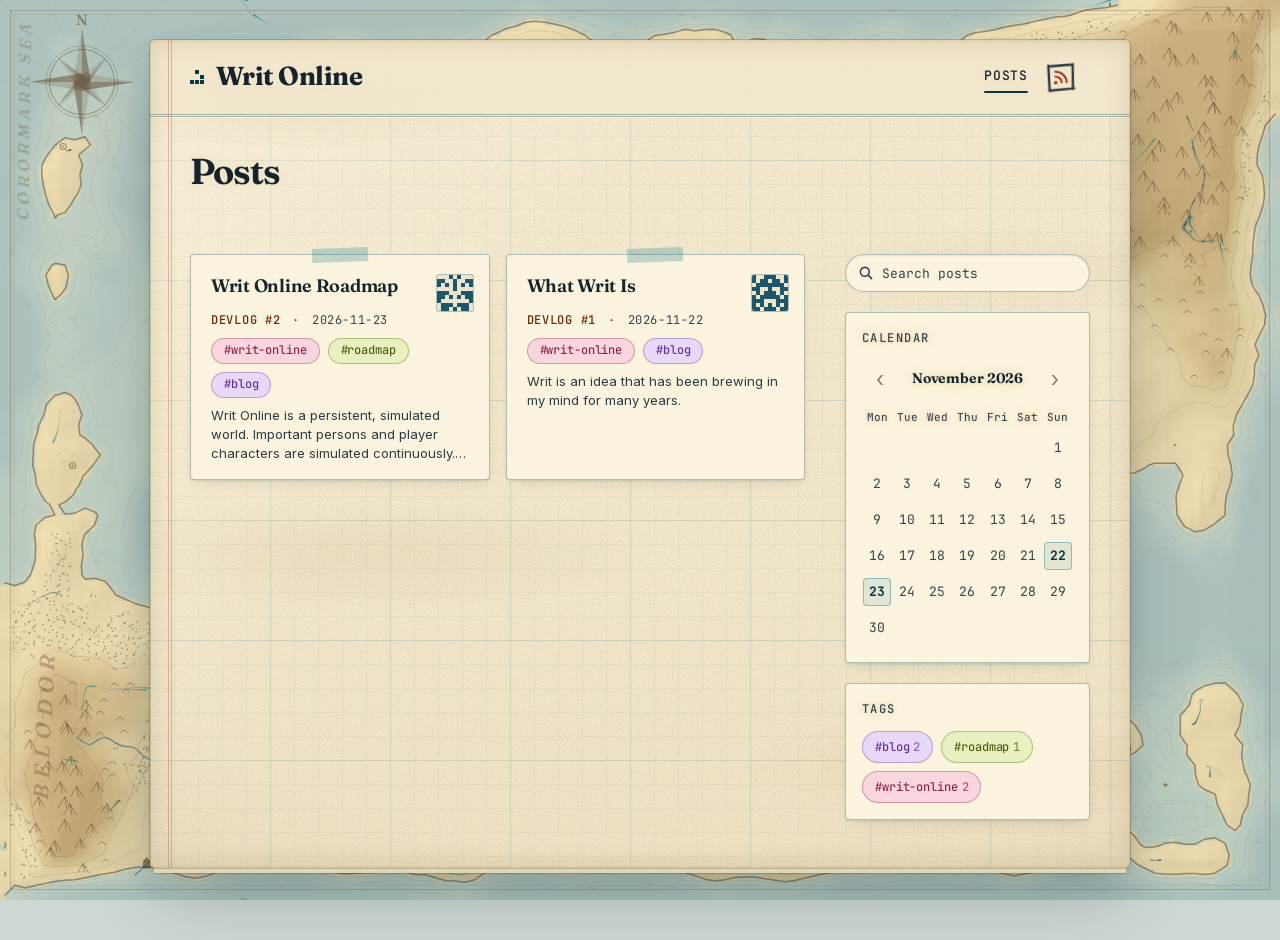
==== commit df793ee7: "Sync blog site from Folio" ====
--- a/posts.html
+++ b/posts.html
@@ -8,7 +8,7 @@
 <title>Posts · Writ Online</title>
 <link rel="icon" type="image/svg+xml" href="./favicon.svg?v=8591798611">
 <link rel="alternate" type="application/rss+xml" title="Writ Online" href="./feed.xml">
-<link rel="stylesheet" href="./assets/blog.css?v=f5232edc24">
+<link rel="stylesheet" href="./assets/blog.css?v=1d816f7396">
 <script src="./assets/blog.js?v=7e8bf0ae59" defer></script>
 </head>
 <body data-page="posts" data-root="./">
--- a/assets/blog.css
+++ b/assets/blog.css
@@ -1 +1 @@
-:root{color-scheme:light;--surface-app: #f7f7f8;--surface: #ffffff;--surface-raised: #ffffff;--surface-sunken: #fafafb;--surface-nav: #f3f3f5;--surface-hover: #e9eaee;--surface-hover-paper: #f3f4f6;--surface-selected: #e9effe;--border: #e5e6ea;--border-strong: #d1d3da;--border-focus: #2f5bea;--text: #16181d;--text-2: #3b3f48;--text-3: #5d6270;--text-faint: #8b909c;--accent: #2f5bea;--accent-hover: #2349c8;--accent-text: #2a52d6;--accent-soft: #eaf0fe;--accent-soft-hover: #dbe5fd;--accent-line: #b9cbfa;--on-accent: #ffffff;--success: #1f7a4a;--success-soft: #e7f5ec;--warning: #8f5d00;--warning-soft: #fdf5e3;--warning-line: #f0dcae;--danger: #c2372b;--danger-soft: #fdecea;--danger-line: #f6cbc6;--label-sage: #3f9a62;--label-blue: #3a7bd5;--label-amber: #c4880f;--label-rose: #d0577a;--label-lavender: #7a62d8;--scrim: rgb(14 15 17 / .4);--toast-bg: #16181d;--toast-text: #f4f5f7;--toast-danger-bg: #b3342a;--shadow-1: 0 1px 2px rgb(16 18 24 / .05);--shadow-2: 0 4px 14px rgb(16 18 24 / .07);--shadow-3: 0 16px 48px rgb(16 18 24 / .12);--shadow-modal: 0 24px 80px rgb(16 18 24 / .22);--font-sans: Inter, ui-sans-serif, system-ui, -apple-system, BlinkMacSystemFont, "Segoe UI", Roboto, sans-serif;--font-display: var(--font-sans);--font-mono: ui-monospace, SFMono-Regular, "Cascadia Mono", Consolas, "Liberation Mono", monospace;--text-2xs: 11px;--text-xs: 12px;--text-sm: 13px;--text-base: 14px;--text-read: 16px;--text-lg: 18px;--text-xl: 22px;--text-2xl: 28px;--text-3xl: 36px;--text-display: 52px;--leading-tight: 1.25;--leading-snug: 1.45;--leading-body: 1.6;--leading-read: 1.75;--tracking-label: .08em;--space-1: 4px;--space-2: 8px;--space-3: 12px;--space-4: 16px;--space-5: 20px;--space-6: 24px;--space-8: 32px;--space-10: 40px;--space-12: 48px;--radius-sm: 4px;--radius-md: 6px;--radius-lg: 8px;--radius-xl: 12px;--radius-pill: 999px;--ease: cubic-bezier(.2, .7, .2, 1);--dur-fast: .12s;--dur: .2s;--bg: var(--surface-app);--paper: var(--surface);--sidebar: var(--surface-nav);--ink: var(--text);--muted: var(--text-3);--line: var(--border);--line-dark: var(--border-strong);--green: var(--accent);--green-hover: var(--accent-hover);--green-soft: var(--accent-soft);--sage: var(--label-sage);--red: var(--danger);--red-soft: var(--danger-soft);--shadow: var(--shadow-3);--font: var(--font-sans);font-family:var(--font-sans);font-size:var(--text-base);line-height:var(--leading-body);color:var(--text);background:var(--surface-app)}@media(prefers-color-scheme:dark){:root:not([data-theme=light]){color-scheme:dark;--surface-app: #0e0f11;--surface: #16171a;--surface-raised: #1d1f23;--surface-sunken: #121315;--surface-nav: #121315;--surface-hover: #1f2125;--surface-hover-paper: #1d1f23;--surface-selected: #1b2340;--border: #26282d;--border-strong: #353840;--border-focus: #6b8cff;--text: #ececf0;--text-2: #c4c7cf;--text-3: #9a9fab;--text-faint: #6c717c;--accent: #6b8cff;--accent-hover: #85a0ff;--accent-text: #8ea8ff;--accent-soft: #1a2242;--accent-soft-hover: #222c55;--accent-line: #34427a;--on-accent: #0b1020;--success: #5fcf8e;--success-soft: #13261b;--warning: #f0b84a;--warning-soft: #2a2312;--warning-line: #4a3b17;--danger: #ff7b6e;--danger-soft: #331a18;--danger-line: #5a2b26;--label-sage: #6cc28c;--label-blue: #6fa6ef;--label-amber: #e3ad48;--label-rose: #ee8aa6;--label-lavender: #a596f2;--scrim: rgb(0 0 0 / .6);--toast-bg: #ececf0;--toast-text: #16181d;--toast-danger-bg: #f6c4bd;--shadow-1: 0 1px 2px rgb(0 0 0 / .4);--shadow-2: 0 4px 16px rgb(0 0 0 / .4);--shadow-3: 0 18px 60px rgb(0 0 0 / .5);--shadow-modal: 0 28px 100px rgb(0 0 0 / .6) }}:root[data-theme=dark]{color-scheme:dark;--surface-app: #0e0f11;--surface: #16171a;--surface-raised: #1d1f23;--surface-sunken: #121315;--surface-nav: #121315;--surface-hover: #1f2125;--surface-hover-paper: #1d1f23;--surface-selected: #1b2340;--border: #26282d;--border-strong: #353840;--border-focus: #6b8cff;--text: #ececf0;--text-2: #c4c7cf;--text-3: #9a9fab;--text-faint: #6c717c;--accent: #6b8cff;--accent-hover: #85a0ff;--accent-text: #8ea8ff;--accent-soft: #1a2242;--accent-soft-hover: #222c55;--accent-line: #34427a;--on-accent: #0b1020;--success: #5fcf8e;--success-soft: #13261b;--warning: #f0b84a;--warning-soft: #2a2312;--warning-line: #4a3b17;--danger: #ff7b6e;--danger-soft: #331a18;--danger-line: #5a2b26;--label-sage: #6cc28c;--label-blue: #6fa6ef;--label-amber: #e3ad48;--label-rose: #ee8aa6;--label-lavender: #a596f2;--scrim: rgb(0 0 0 / .6);--toast-bg: #ececf0;--toast-text: #16181d;--toast-danger-bg: #f6c4bd;--shadow-1: 0 1px 2px rgb(0 0 0 / .4);--shadow-2: 0 4px 16px rgb(0 0 0 / .4);--shadow-3: 0 18px 60px rgb(0 0 0 / .5);--shadow-modal: 0 28px 100px rgb(0 0 0 / .6) }.markdown{font-size:var(--text-read);line-height:var(--leading-read);color:var(--text-2);overflow-wrap:anywhere}.markdown>:first-child{margin-top:0}.markdown h1,.markdown h2,.markdown h3,.markdown h4{font-weight:600;color:var(--text);line-height:var(--leading-tight);letter-spacing:-.35px}.markdown h1,.markdown h2,.markdown h3{font-family:var(--font-display);letter-spacing:-.02em;font-weight:650}.markdown h1{font-size:var(--text-2xl);margin:30px 0 15px}.markdown h2{font-size:var(--text-xl);margin:29px 0 12px}.markdown h3{font-size:var(--text-lg);margin:24px 0 9px}.markdown p{margin:0 0 17px}.markdown strong{font-weight:600;color:var(--text)}.markdown a{color:var(--accent-text);text-underline-offset:3px}.markdown a.wiki-link{display:inline;padding:1px 5px;border-radius:var(--radius-sm);background:var(--accent-soft);color:var(--accent-text);text-decoration:none;font-size:.95em;box-decoration-break:clone;-webkit-box-decoration-break:clone}.markdown a.wiki-link:hover{background:var(--accent-soft-hover)}.markdown a.wiki-link:before{content:"\2197";font-size:.85em;margin-right:4px;opacity:.7}.markdown a[data-wiki-target]{border-bottom:1px dashed var(--warning-line);background:var(--warning-soft);color:var(--warning)}.markdown ul,.markdown ol{padding-left:23px;margin:12px 0 20px}.markdown li{padding-left:3px;margin:4px 0}.markdown li::marker{color:var(--text-3)}.markdown [id]{scroll-margin-top:16px}.markdown [id]:focus{outline:none}.markdown .toc{margin:0 0 26px;font-size:var(--text-base);line-height:1.4}.markdown .toc .toc-box{margin:0;min-width:0;padding:6px 16px 10px;border:1px solid var(--border-strong);border-radius:var(--radius-md);background:var(--surface-sunken)}.markdown .toc .toc-title{padding:0 6px;margin-left:-2px;font-family:var(--font-sans);font-size:var(--text-xs);font-weight:600;letter-spacing:.08em;text-transform:uppercase;color:var(--text-3)}.markdown .toc ul{margin:0;padding:0;list-style:none}.markdown .toc ul ul{margin-left:6px;padding-left:14px;border-left:1px solid var(--border)}.markdown .toc li{margin:0;padding:0}.markdown .toc a{display:inline-block;padding:5px 2px;text-decoration:none}.markdown .toc a:hover{text-decoration:underline}.markdown a.toc-up{display:inline-block;min-width:1.6em;margin-left:.4em;padding:0 .3em;border-radius:var(--radius-sm);color:var(--text-3);font-family:var(--font-sans);font-size:.7em;font-weight:500;letter-spacing:0;text-align:center;text-decoration:none;vertical-align:.15em}.markdown a.toc-up:hover,.markdown a.toc-up:focus-visible{background:var(--accent-soft);color:var(--accent-text)}@media(pointer:coarse){.markdown .toc a{padding:11px 4px}.markdown a.toc-up{min-width:44px;margin:-12px -6px -12px .2em;padding:12px 6px;font-size:.8em}}.markdown blockquote{margin:22px 0;border-left:3px solid var(--accent-line);padding:13px 19px;background:var(--surface-sunken);border-radius:0 var(--radius-md) var(--radius-md) 0;color:var(--text-2);font-size:var(--text-base)}.markdown blockquote p:last-child{margin-bottom:0}.markdown code{font-family:var(--font-mono);font-size:.85em;padding:2px 5px;background:var(--surface-hover-paper);border-radius:var(--radius-sm);color:var(--text-2)}.markdown pre{background:var(--surface-sunken);border:1px solid var(--border);border-radius:var(--radius-md);padding:16px;overflow-x:auto;line-height:1.7;font-family:var(--font-mono);font-size:var(--text-sm);white-space:pre;overflow-wrap:normal}.markdown pre code{padding:0;background:none;font-size:inherit}.markdown hr{border:0;border-top:1px solid var(--border);margin:28px 0}.markdown table{display:block;max-width:100%;overflow:auto;border-collapse:collapse;font-size:var(--text-xs);margin-bottom:20px}.markdown td,.markdown th{text-align:left;border:1px solid var(--border);padding:8px 12px}.markdown th{background:var(--surface-sunken);font-weight:600}.markdown video{display:block;max-width:100%;height:auto;border-radius:var(--radius-md);background:var(--surface-sunken)}.markdown .embed-card{margin:14px 0}.markdown a.embed-card-link{display:flex;flex-direction:column;justify-content:center;gap:2px;min-height:44px;padding:10px 14px;overflow:hidden;background:var(--surface-sunken);border:1px solid var(--border);border-radius:var(--radius-md);color:var(--text);text-decoration:none}.markdown a.embed-card-link:hover,.markdown a.embed-card-link:focus-visible{border-color:var(--accent-line)}.markdown .embed-card-host{font-weight:600;color:var(--accent-text);overflow-wrap:anywhere}.markdown .embed-card-path{min-width:0;overflow:hidden;color:var(--text-3);font-size:var(--text-sm);text-overflow:ellipsis;white-space:nowrap}.markdown a.embed-link{overflow-wrap:anywhere}.markdown .embed-missing{color:var(--text-3);font-style:italic}.markdown input[type=checkbox]{accent-color:var(--accent)}@media(min-width:1440px){.markdown{font-size:var(--text-read);line-height:var(--leading-read)}}@media(max-width:760px){.markdown{font-size:var(--text-read);line-height:var(--leading-read);color:var(--text-2)}.markdown h2{font-size:var(--text-xl);margin-top:26px}.markdown h3{font-size:var(--text-lg)}.markdown blockquote{font-size:var(--text-base);margin:22px 0;padding:13px 16px}.markdown a.wiki-link{font-size:.95em;white-space:normal}}.markdown{font-size:var(--text-read);color:var(--text-2);line-height:var(--leading-read)}.markdown h1,.markdown h2,.markdown h3,.markdown h4,.markdown strong{color:var(--text)}.markdown h2{font-size:var(--text-xl)}.markdown h3{font-size:var(--text-lg)}.markdown blockquote{font-size:var(--text-base);color:var(--text-2)}.markdown a,.markdown a.wiki-link{color:var(--accent-text)}.markdown a[data-wiki-target]{color:var(--warning)}.markdown code{color:var(--text-2)}.markdown table{font-size:var(--text-sm)}.markdown img{display:block;max-width:100%;height:auto;border-radius:var(--radius-md)}@media(min-width:1440px){.markdown{font-size:var(--text-read)}}@media(max-width:760px){.markdown{font-size:var(--text-read);line-height:var(--leading-read)}.markdown h2{font-size:var(--text-xl)}.markdown h3{font-size:var(--text-lg)}.markdown blockquote{font-size:var(--text-base)}}.nb-bar{display:flex;align-items:center;gap:12px;margin:0 0 16px}.nb-run svg{width:14px;height:14px}.nb-job{font-size:var(--text-xs);color:var(--text-3)}.nb-job-failed{color:var(--danger)}.nb-cell{margin:20px 0 0}.markdown .nb-cell pre{margin:0}.nb-code .hl-comment{color:var(--text-3);font-style:italic}.nb-code .hl-string{color:var(--success)}.nb-code .hl-constant{color:var(--warning)}.nb-code .hl-keyword,.nb-code .hl-storage.hl-modifier{color:var(--accent-text)}.nb-code .hl-storage.hl-type,.nb-code .hl-entity.hl-name.hl-type,.nb-code .hl-support.hl-type{color:var(--label-lavender)}.nb-code .hl-entity.hl-name.hl-function,.nb-code .hl-support.hl-function{color:var(--label-blue)}.nb-code .hl-keyword.hl-operator,.nb-code .hl-punctuation{color:var(--text-2)}.nb-code .hl-invalid{color:var(--danger)}.nb-output{margin:0 0 20px;border:1px solid var(--border);border-top:0;border-radius:0 0 var(--radius-md) var(--radius-md);background:var(--surface);overflow:hidden}.nb-cell+.nb-output{margin-top:-1px}.nb-output-head{display:flex;align-items:center;gap:10px;padding:6px 12px;background:var(--surface-sunken);border-bottom:1px solid var(--border);font-size:var(--text-2xs);color:var(--text-3)}.nb-status{font-weight:550;letter-spacing:var(--tracking-label);text-transform:uppercase;color:var(--success)}.nb-output-error .nb-status,.nb-output-timeout .nb-status{color:var(--danger)}.nb-output-truncated .nb-status,.nb-output-skipped .nb-status{color:var(--warning)}.nb-stale-flag{padding:1px 7px;border:1px solid var(--warning-line);border-radius:var(--radius-pill);background:var(--warning-soft);color:var(--warning)}.nb-time{margin-left:auto}.nb-output-body{padding:10px 12px}.nb-output-body:empty{display:none}.nb-stale .nb-output-body{opacity:.5}.nb-text{margin:0;font-family:var(--font-mono);font-size:var(--text-sm);line-height:1.6;color:var(--text-2);white-space:pre-wrap;overflow-wrap:anywhere}.nb-text+.nb-text,.nb-text+.nb-rich,.nb-rich+.nb-text{margin-top:8px}.markdown .nb-output .nb-text{padding:0;border:0;background:none}.nb-stderr{color:var(--danger)}.nb-unknown{margin:0;font-size:var(--text-xs);color:var(--text-3)}.nb-frame{display:block;width:100%;height:120px;border:0;background:transparent}.nb-bar[hidden]{display:none}@font-face{font-family:Fraunces;font-style:normal;font-weight:300 800;font-display:swap;src:url(fonts/Fraunces-latin.woff2?v=4b4c27f81b) format("woff2")}@font-face{font-family:Inter;font-style:normal;font-weight:100 900;font-display:swap;src:url(fonts/InterVariable-latin.woff2?v=d0c4a8f48d) format("woff2")}@font-face{font-family:JetBrains Mono;font-style:normal;font-weight:100 800;font-display:swap;src:url(fonts/JetBrainsMono-latin.woff2?v=8c6af9fe3e) format("woff2")}:root{background:var(--backdrop-base);--font-sans: "Inter", ui-sans-serif, system-ui, -apple-system, BlinkMacSystemFont, "Segoe UI", Roboto, sans-serif;--text-read: 17px;--backdrop-base: #e6e9f2;--backdrop: radial-gradient(ellipse 80% 78% at 8% -8%, #d6e0ff 0%, transparent 62%), radial-gradient(ellipse 66% 71% at 104% 6%, #ffdce8 0%, transparent 58%), radial-gradient(ellipse 73% 84% at 86% 112%, #d6f0e3 0%, transparent 62%), radial-gradient(ellipse 58% 67% at -6% 96%, #fdeccb 0%, transparent 60%);--sheet-base: linear-gradient(172deg, #fffefb 0%, #fcfaf4 42%, #f7f3e8 100%);--sheet-sheen: linear-gradient(128deg, rgb(255 255 255 / .7) 0%, rgb(255 255 255 / 0) 38%);--sheet-grain: repeating-linear-gradient(0deg, rgb(110 90 40 / .02) 0 1px, transparent 1px 4px), repeating-linear-gradient(90deg, rgb(110 90 40 / .012) 0 1px, transparent 1px 5px);--sheet-vignette: radial-gradient(ellipse 130% 100% at 50% 35%, transparent 58%, rgb(120 96 40 / .1) 100%);--sheet-hi: rgb(255 255 255 / .55);--sheet-under: #f1ede1;--sheet-edge: rgb(80 64 30 / .14);--sheet-shadow: 0 1px 1px rgb(40 30 10 / .06), 0 3px 6px rgb(40 30 10 / .05), 0 12px 24px rgb(35 35 70 / .08), 0 32px 64px -8px rgb(35 35 70 / .16);--bar-sheen: rgb(255 255 255 / .35);--bar-edge: rgb(255 255 255 / .5);--card-bg: rgb(255 255 255 / .6);--card-shadow: 0 1px 2px rgb(60 48 20 / .07), 0 6px 16px -8px rgb(60 48 20 / .16);--card-shadow-hover: 0 2px 4px rgb(60 48 20 / .08), 0 14px 28px -10px rgb(47 91 234 / .28);--media-shadow: 0 1px 2px rgb(40 30 10 / .1), 0 10px 28px -10px rgb(40 30 10 / .32);--icon-search: url("data:image/svg+xml,%3Csvg xmlns='http://www.w3.org/2000/svg' viewBox='0 0 20 20' fill='none' stroke='%238b909c' stroke-width='2' stroke-linecap='round'%3E%3Ccircle cx='8.5' cy='8.5' r='5.5'/%3E%3Cpath d='M13 13l4 4'/%3E%3C/svg%3E");--surface: #fffefc;--surface-sunken: rgb(90 72 30 / .045);--surface-hover-paper: rgb(90 72 30 / .07);--border: rgb(70 56 24 / .14);--border-strong: rgb(70 56 24 / .26)}@media(prefers-color-scheme:dark){:root:not([data-theme=light]){--backdrop-base: #0b0c10;--backdrop: radial-gradient(ellipse 73% 76% at 8% -8%, #25335f 0%, transparent 62%), radial-gradient(ellipse 63% 69% at 104% 8%, #3a2342 0%, transparent 58%), radial-gradient(ellipse 73% 84% at 86% 112%, #123a33 0%, transparent 62%), radial-gradient(ellipse 58% 67% at -6% 96%, #3a2d14 0%, transparent 60%);--sheet-base: linear-gradient(172deg, #232429 0%, #1c1d21 45%, #17181c 100%);--sheet-sheen: linear-gradient(128deg, rgb(255 255 255 / .06) 0%, rgb(255 255 255 / 0) 38%);--sheet-grain: repeating-linear-gradient(0deg, rgb(255 255 255 / .014) 0 1px, transparent 1px 4px), repeating-linear-gradient(90deg, rgb(255 255 255 / .01) 0 1px, transparent 1px 5px);--sheet-vignette: radial-gradient(ellipse 130% 100% at 50% 35%, transparent 55%, rgb(0 0 0 / .32) 100%);--sheet-hi: rgb(255 255 255 / .04);--sheet-under: #141519;--sheet-edge: rgb(255 255 255 / .09);--sheet-shadow: 0 1px 1px rgb(0 0 0 / .4), 0 4px 8px rgb(0 0 0 / .3), 0 16px 32px rgb(0 0 0 / .35), 0 40px 80px -8px rgb(0 0 0 / .55);--bar-sheen: rgb(255 255 255 / .035);--bar-edge: rgb(255 255 255 / .04);--card-bg: rgb(255 255 255 / .035);--card-shadow: 0 1px 2px rgb(0 0 0 / .4), 0 8px 18px -10px rgb(0 0 0 / .6);--card-shadow-hover: 0 2px 4px rgb(0 0 0 / .4), 0 16px 32px -12px rgb(107 140 255 / .35);--media-shadow: 0 1px 2px rgb(0 0 0 / .5), 0 12px 30px -10px rgb(0 0 0 / .7);--icon-search: url("data:image/svg+xml,%3Csvg xmlns='http://www.w3.org/2000/svg' viewBox='0 0 20 20' fill='none' stroke='%236c717c' stroke-width='2' stroke-linecap='round'%3E%3Ccircle cx='8.5' cy='8.5' r='5.5'/%3E%3Cpath d='M13 13l4 4'/%3E%3C/svg%3E");--surface: #212227;--surface-sunken: rgb(0 0 0 / .22);--surface-hover-paper: rgb(255 255 255 / .06);--border: rgb(255 255 255 / .09);--border-strong: rgb(255 255 255 / .18)}}*,*:before,*:after{box-sizing:border-box}html{-webkit-text-size-adjust:100%}[hidden]{display:none!important}body:before{content:"";position:fixed;inset:0;z-index:-1;pointer-events:none;background:var(--backdrop)}body{margin:0;min-height:100vh;background:none;color:var(--text-2);font-family:var(--font-sans);font-size:var(--text-base);line-height:var(--leading-body);font-optical-sizing:auto;text-rendering:optimizeLegibility;-webkit-font-smoothing:antialiased}a{color:var(--accent-text);text-underline-offset:3px}:focus-visible{outline:2px solid var(--border-focus);outline-offset:2px}button{font:inherit;color:inherit}.sheet{max-width:70rem;margin:var(--space-10) auto var(--space-12);border-radius:3px;background:var(--sheet-vignette),var(--sheet-sheen),var(--sheet-grain),var(--sheet-base);box-shadow:0 0 0 1px var(--sheet-edge),inset 0 1px 0 var(--sheet-hi),0 9px 0 -4px var(--sheet-under),0 10px 0 -4px var(--sheet-edge),var(--sheet-shadow)}body[data-page=post] .sheet{max-width:56rem}.site-header{border-bottom:1px solid var(--border);box-shadow:0 1px 0 var(--bar-edge);border-radius:3px 3px 0 0;background:linear-gradient(180deg,var(--bar-sheen),rgb(255 255 255 / 0))}.site-header-inner{display:flex;flex-wrap:wrap;align-items:center;gap:var(--space-2) var(--space-6);padding:var(--space-4) var(--space-10)}:root[data-world-epoch] .site-header-inner{position:relative;padding-bottom:calc(var(--space-4) + 1.5em)}.world-clock{position:absolute;left:var(--space-10);right:var(--space-10);bottom:var(--space-3);margin:0;overflow:hidden;font-size:var(--text-xs);line-height:1.5;color:var(--text-3);text-overflow:ellipsis;white-space:nowrap}.site-title{display:inline-flex;align-items:center;gap:var(--space-3);font-family:var(--font-display);font-size:var(--text-xl);font-weight:700;letter-spacing:-.025em;color:var(--text);text-decoration:none}.site-title:before{content:"";flex:none;width:14px;height:14px;border-radius:4px;background:linear-gradient(135deg,var(--accent) 0%,var(--label-lavender) 55%,var(--label-rose) 100%);transform:rotate(45deg);box-shadow:0 2px 6px -1px #2f5bea73}.site-nav{display:flex;flex-wrap:wrap;align-items:center;gap:var(--space-1);margin-left:auto}.site-nav a{position:relative;display:inline-flex;align-items:center;min-height:40px;padding:0 var(--space-3);border-radius:var(--radius-md);color:var(--text-3);font-size:var(--text-sm);text-decoration:none;transition:color var(--dur-fast) var(--ease),background var(--dur-fast) var(--ease)}.site-nav a:hover{background:var(--surface-hover-paper);color:var(--text)}.site-nav a.tab{margin-right:var(--space-3);border-radius:0;color:var(--text);font-size:var(--text-base);font-weight:600;background:none}.site-nav a.tab:after{content:"";position:absolute;left:var(--space-3);right:var(--space-3);bottom:4px;height:2px;border-radius:2px;background:var(--accent);transform:scaleX(0);transition:transform var(--dur) var(--ease)}.site-nav a.tab:hover:after,.site-nav a.tab[aria-current]:after{transform:scaleX(1)}.site-nav a.tab+a:before,.site-nav a.feed-link+a:before{content:"";position:absolute;left:calc(var(--space-3) * -1 - 1px);top:11px;bottom:11px;width:1px;background:var(--border-strong)}.site-nav a.tab+a.feed-link:before{content:none}.site-nav a.feed-link{flex:none;justify-content:center;width:34px;min-height:34px;margin:0 var(--space-3) 0 calc(var(--space-3) * -1);padding:0;border:1px solid var(--border);background:var(--surface-sunken);color:var(--text-3)}.site-nav a.feed-link:hover{border-color:var(--accent-line);background:var(--accent-soft);color:var(--accent-text)}.feed-icon{display:block;flex:none;width:16px;height:16px}.page{padding:var(--space-8) var(--space-10) var(--space-12)}.blurb{max-width:44rem;margin:0 0 var(--space-8);font-size:var(--text-lg);line-height:var(--leading-snug);letter-spacing:-.005em;color:var(--text-2)}.blurb:empty{display:none}.blurb p{margin:0 0 var(--space-3)}.page-title{margin:0 0 var(--space-6);font-family:var(--font-display);font-size:var(--text-3xl);font-weight:700;letter-spacing:-.03em;line-height:var(--leading-tight);color:var(--text)}.section-title{display:flex;align-items:center;gap:var(--space-3);margin:0 0 var(--space-4);font-size:var(--text-2xs);font-weight:600;letter-spacing:var(--tracking-label);text-transform:uppercase;color:var(--text-3)}.section-title:after{content:"";flex:1;height:1px;background:var(--border)}.index-grid{display:grid;grid-template-columns:minmax(0,1fr) 17.5rem;gap:var(--space-10);align-items:start}.index-grid:has(>.index-side[hidden]){grid-template-columns:minmax(0,1fr)}@media(min-width:861px){.index-grid>.pinned-posts,.index-grid>.index-posts{grid-column:1}.index-grid>.index-side{grid-column:2}.index-grid:has(>.pinned-posts)>.pinned-posts{grid-row:1}.index-grid:has(>.pinned-posts)>.index-side{grid-row:1 / span 2}}.post-link,.post-summary,.tag-chip,.blurb,.page-title,.post-title{overflow-wrap:anywhere}.tag-chip{max-width:100%}.post-list,.post-cards{list-style:none;margin:0;padding:0}.post-item{padding:var(--space-5) 0;border-bottom:1px solid var(--border)}.post-item:first-child{padding-top:0}.post-link{font-family:var(--font-display);font-size:var(--text-xl);font-weight:650;letter-spacing:-.02em;line-height:var(--leading-tight);color:var(--text);text-decoration:none;transition:color var(--dur-fast) var(--ease)}.post-link:hover{color:var(--accent-text)}.post-meta{display:flex;flex-wrap:wrap;align-items:center;gap:var(--space-2) var(--space-3);margin:var(--space-2) 0 0;font-size:var(--text-sm);color:var(--text-3);font-variant-numeric:tabular-nums}.entry-no{font-weight:600;letter-spacing:.02em;white-space:nowrap}.pin-badge{display:inline-flex;align-items:center;flex:none;color:var(--accent-text)}.pin-icon{display:block;fill:currentColor;transform:rotate(35deg)}.post-card.is-pinned{border-color:var(--accent-line)}.post-tags{display:inline-flex;flex-wrap:wrap;gap:var(--space-2)}.post-summary{margin:var(--space-2) 0 0;color:var(--text-2)}.all-posts{margin:var(--space-5) 0 0;font-weight:600}.all-posts a{display:inline-flex;align-items:center;min-height:40px;text-decoration:none}.all-posts a:hover{text-decoration:underline}.tag-chip{display:inline-flex;align-items:center;gap:var(--space-1);min-height:26px;padding:1px var(--space-3);border:1px solid var(--accent-line);border-radius:var(--radius-pill);background:var(--accent-soft);color:var(--accent-text);font-size:var(--text-xs);font-weight:500;text-decoration:none;transition:background var(--dur-fast) var(--ease)}.tag-chip:hover{background:var(--accent-soft-hover)}.tag-chip[aria-pressed=true]{border-color:var(--accent);background:var(--accent);color:var(--on-accent)}.tag-count{opacity:.7;font-variant-numeric:tabular-nums}.search-row{display:flex;flex-wrap:wrap;gap:var(--space-3);align-items:center}.side-search{margin:0}.side-search-input{display:block;width:100%;height:38px;padding:0 var(--space-3) 0 36px;border:1px solid var(--border-strong);border-radius:var(--radius-pill);background:var(--icon-search) no-repeat 12px 50% / 16px 16px,var(--card-bg);box-shadow:inset 0 1px 2px #3c301414;color:var(--text);font:inherit;font-size:var(--text-sm);appearance:none}.side-search-input::placeholder{color:var(--text-3);opacity:1}.side-search-input:focus-visible{border-color:var(--border-focus);outline-offset:1px}.filter-status{min-height:1.6em;margin:0 0 var(--space-4);color:var(--text-3);font-size:var(--text-sm)}.filter-clear{min-height:40px;margin-bottom:var(--space-3);padding:0 var(--space-4);border:1px solid var(--border-strong);border-radius:var(--radius-pill);background:var(--card-bg);font-size:var(--text-sm);cursor:pointer}.filter-clear:hover{background:var(--surface-hover-paper)}.list-empty{color:var(--text-3)}.post-cards{display:grid;grid-template-columns:repeat(auto-fill,minmax(15.5rem,1fr));gap:var(--space-4)}.post-card{position:relative;display:flex;flex-direction:column;padding:var(--space-5) var(--space-5) var(--space-4);border:1px solid var(--border);border-radius:var(--radius-xl);background:var(--card-bg);box-shadow:var(--card-shadow);transition:transform var(--dur) var(--ease),box-shadow var(--dur) var(--ease),border-color var(--dur) var(--ease)}.post-card:before{content:"";position:absolute;top:-1px;left:var(--space-5);width:28px;height:4px;border-radius:0 0 4px 4px;background:linear-gradient(90deg,var(--accent),var(--label-lavender))}.post-card:hover,.post-card:focus-within{transform:translateY(-2px);border-color:var(--accent-line);box-shadow:var(--card-shadow-hover)}.post-card .post-link{font-size:var(--text-lg)}.post-card .post-link:after{content:"";position:absolute;inset:0;border-radius:inherit}.post-card .post-link:focus-visible{outline:none}.post-card:has(.post-link:focus-visible){outline:2px solid var(--border-focus);outline-offset:2px}.post-card .post-meta{margin-top:var(--space-3)}.post-card .tag-chip{position:relative;z-index:1}.post-card .post-summary{display:-webkit-box;-webkit-box-orient:vertical;-webkit-line-clamp:3;overflow:hidden;font-size:var(--text-sm);line-height:var(--leading-snug)}.post-sentinel{height:1px}.index-side{position:sticky;top:var(--space-6);display:flex;flex-direction:column;gap:var(--space-5)}.side-block{padding:var(--space-4);border:1px solid var(--border);border-radius:var(--radius-xl);background:var(--card-bg);box-shadow:var(--card-shadow)}.side-title{margin:0 0 var(--space-3);font-size:var(--text-2xs);font-weight:600;letter-spacing:var(--tracking-label);text-transform:uppercase;color:var(--text-3)}.side-empty{margin:0;color:var(--text-3)}.cal-head{display:flex;align-items:center;justify-content:space-between;margin-bottom:var(--space-2)}.cal-title{font-family:var(--font-display);font-weight:650;letter-spacing:-.01em;color:var(--text)}.cal-nav{width:36px;height:36px;border:0;border-radius:var(--radius-md);background:none;font-size:var(--text-xl);line-height:1;cursor:pointer}.cal-nav:hover:not(:disabled){background:var(--surface-hover-paper)}.cal-nav:disabled{color:var(--text-faint);cursor:default}.cal-grid{width:100%;border-collapse:collapse;table-layout:fixed;text-align:center}.cal-grid th{padding:var(--space-1) 0;font-size:var(--text-2xs);font-weight:500;color:var(--text-3)}.cal-grid td{padding:1px;height:36px}.cal-day{display:inline-flex;align-items:center;justify-content:center;width:100%;max-width:36px;aspect-ratio:1;border-radius:50%;font-size:var(--text-sm);color:var(--text-3);font-variant-numeric:tabular-nums;text-decoration:none}a.cal-day.has-posts{background:var(--accent-soft);color:var(--accent-text);font-weight:700;box-shadow:inset 0 0 0 1px var(--accent-line);transition:background var(--dur-fast) var(--ease)}a.cal-day.has-posts:hover{background:var(--accent-soft-hover)}a.cal-day[aria-pressed=true]{background:var(--accent);color:var(--on-accent);box-shadow:none}.tag-cloud{display:flex;flex-wrap:wrap;align-items:center;gap:var(--space-2)}.tag-cloud .tag-chip{min-height:32px}.tag-cloud .w1{font-size:var(--text-xs)}.tag-cloud .w2{font-size:var(--text-sm)}.tag-cloud .w3{font-size:var(--text-base)}.tag-cloud .w4{font-size:var(--text-lg)}.tag-cloud .w5{font-size:var(--text-xl)}.post{max-width:46rem;margin:0 auto}.post-head{margin-bottom:var(--space-8);padding-bottom:var(--space-5);border-bottom:1px solid var(--border)}.post-title{margin:0;font-family:var(--font-display);font-size:var(--text-3xl);font-weight:750;letter-spacing:-.035em;line-height:var(--leading-tight);color:var(--text)}.post-head .post-meta{margin-top:var(--space-3)}.post-back{max-width:46rem;margin:var(--space-8) auto 0}.post-back a{display:inline-flex;align-items:center;min-height:40px;font-weight:600;text-decoration:none}.post-back a:hover{text-decoration:underline}.post-body img,.post-body video,.post-body .nb-frame{display:block;max-width:100%;height:auto;margin:var(--space-6) auto;border-radius:var(--radius-xl)}.post-body img,.post-body video{box-shadow:var(--media-shadow)}.post-body video{width:100%;background:#0b0c0e}.post-body .nb-frame{height:120px;margin:0;border-radius:var(--radius-lg)}.post-body figure{margin:var(--space-8) 0}.post-body figure img{margin:0 auto}.post-body figcaption{margin-top:var(--space-3);text-align:center;font-size:var(--text-sm);color:var(--text-3)}.post-body .nb-cell{margin-top:var(--space-6)}.post-body .nb-cell pre{border-radius:var(--radius-xl);box-shadow:var(--card-shadow)}.post-body .nb-cell:has(+.nb-output) pre{border-radius:var(--radius-xl) var(--radius-xl) 0 0}.post-body .nb-output{margin-bottom:var(--space-6);border-radius:0 0 var(--radius-xl) var(--radius-xl);box-shadow:var(--card-shadow)}.post-body .nb-output-body .nb-frame{border-radius:var(--radius-lg)}.post-body .toc .toc-box{border-radius:var(--radius-xl)}.post-body td,.post-body th{overflow-wrap:normal}.post-body .task-list-item{list-style:none}.post-body .task-list-item-checkbox{width:1.05em;height:1.05em;margin:0 .45em 0 -1.5em;vertical-align:-.15em}.post-body .embed-card{margin:var(--space-6) 0}.post-body a.embed-card-link{position:relative;gap:2px;min-height:64px;padding:var(--space-4) 52px var(--space-4) var(--space-5);border-left:4px solid var(--accent);border-radius:var(--radius-lg) var(--radius-xl) var(--radius-xl) var(--radius-lg);background:var(--card-bg);box-shadow:var(--card-shadow);transition:transform var(--dur) var(--ease),box-shadow var(--dur) var(--ease),border-color var(--dur) var(--ease)}.post-body a.embed-card-link:after{content:"\2197";position:absolute;right:var(--space-5);top:50%;transform:translateY(-50%);font-size:var(--text-lg);color:var(--text-faint);transition:color var(--dur-fast) var(--ease)}.post-body a.embed-card-link:hover,.post-body a.embed-card-link:focus-visible{transform:translateY(-1px);box-shadow:var(--card-shadow-hover)}.post-body a.embed-card-link:hover:after,.post-body a.embed-card-link:focus-visible:after{color:var(--accent-text)}@media(max-width:860px){.index-grid{grid-template-columns:minmax(0,1fr);gap:var(--space-8)}.index-side{position:static;order:-1;gap:var(--space-3)}.side-block{padding:var(--space-3) var(--space-4)}.side-title{margin-bottom:var(--space-2)}}@media(max-width:760px){:root{font-size:15px;--text-read: 16px}.sheet{margin:var(--space-2) var(--space-2) var(--space-6)}.site-header-inner,.page{padding-left:var(--space-5);padding-right:var(--space-5)}.world-clock{left:var(--space-5);right:var(--space-5)}.page{padding-top:var(--space-6);padding-bottom:var(--space-8)}.site-nav{margin-left:calc(var(--space-3) * -1);width:100%}.page-title,.post-title{font-size:var(--text-2xl)}.post-cards{grid-template-columns:minmax(0,1fr)}.post-back{margin-top:var(--space-5)}.tag-chip{min-height:32px;padding-left:var(--space-4);padding-right:var(--space-4)}.cal-grid td{height:40px}.cal-day{max-width:38px}}:root[data-style=chronicle]{--font-display: "Fraunces", "Iowan Old Style", "Palatino Linotype", Palatino, Georgia, serif;--text-read: 17px;--c-accent: var(--blog-accent, #8e2f26);--accent: var(--c-accent);--accent-text: color-mix(in srgb, var(--c-accent) 30%, #1f160c);--accent-strong: var(--accent-text);--accent-hover: var(--accent-text);--accent-soft: color-mix(in srgb, var(--c-accent) 11%, transparent);--accent-soft-hover: color-mix(in srgb, var(--c-accent) 19%, transparent);--accent-line: color-mix(in srgb, var(--c-accent) 38%, transparent);--on-accent: #fff9ea;--border-focus: var(--accent-text);--text: #2a2016;--text-2: #3d3123;--text-3: #5b4c37;--text-faint: #86765c;--surface: #f8f0dd;--surface-sunken: rgb(110 78 30 / .075);--surface-hover-paper: rgb(110 78 30 / .1);--border: rgb(96 66 24 / .22);--border-strong: rgb(96 66 24 / .38);--label-sage: #4a7a46;--label-blue: #3f6590;--label-amber: #9a6a14;--label-rose: #9c4a5c;--label-lavender: #66558f;--backdrop-base: #0d1426;--backdrop: url(chronicle/stars.svg?v=34c0461668) 0 0 / 560px 560px, url(chronicle/contours.svg?v=704d6bd673) 0 0 / 800px 800px, radial-gradient(ellipse 70% 55% at 12% -6%, #26386a 0%, transparent 68%), radial-gradient(ellipse 60% 45% at 96% 4%, #1d2c52 0%, transparent 66%), radial-gradient(ellipse 90% 40% at 50% 118%, #4a3425 0%, transparent 70%), linear-gradient(180deg, #111a31 0%, #0b1122 100%);--sheet-base: linear-gradient(174deg, #f7efda 0%, #f1e6ca 38%, #eadcba 100%);--sheet-sheen: linear-gradient(125deg, rgb(255 251 238 / .6) 0%, transparent 34%);--sheet-stains: radial-gradient(ellipse 34% 14% at 10% 10%, rgb(176 124 52 / .13), transparent 70%), radial-gradient(ellipse 26% 11% at 90% 34%, rgb(160 110 40 / .09), transparent 70%), radial-gradient(ellipse 40% 15% at 20% 76%, rgb(150 100 36 / .08), transparent 70%), radial-gradient(ellipse 30% 12% at 86% 95%, rgb(176 124 52 / .13), transparent 70%);--sheet-grain: url(chronicle/grain.svg?v=b0f7ed62ee) 0 0 / 240px 240px, repeating-linear-gradient(0deg, rgb(110 80 30 / .018) 0 1px, transparent 1px 3px);--sheet-vignette: radial-gradient(ellipse 125% 95% at 50% 40%, transparent 56%, rgb(130 88 34 / .2) 100%);--sheet-shadow: 0 0 0 1px rgb(0 0 0 / .18), 0 2px 6px 3px rgb(0 0 0 / .26), 0 10px 24px rgb(2 6 20 / .34), 0 36px 70px -10px rgb(2 6 20 / .6);--bar-sheen: rgb(255 248 228 / .45);--bar-edge: rgb(255 250 235 / .5);--card-bg: linear-gradient(180deg, rgb(255 251 238 / .6), rgb(255 248 228 / .3));--card-shadow: 0 1px 2px rgb(70 48 16 / .1), 0 8px 18px -10px rgb(70 48 16 / .28);--card-shadow-hover: 0 2px 4px rgb(70 48 16 / .12), 0 18px 30px -14px rgb(70 48 16 / .42);--media-shadow: 0 1px 2px rgb(60 40 12 / .16), 0 12px 26px -12px rgb(60 40 12 / .45);--icon-search: url("data:image/svg+xml,%3Csvg xmlns='http://www.w3.org/2000/svg' viewBox='0 0 20 20' fill='none' stroke='%235b4c37' stroke-width='2' stroke-linecap='round'%3E%3Ccircle cx='8.5' cy='8.5' r='5.5'/%3E%3Cpath d='M13 13l4 4'/%3E%3C/svg%3E");--moon-lit: #f6e3a4;--moon-dark: #46557f;--moon-ring: rgb(70 60 100 / .6);--ornament: color-mix(in srgb, var(--accent-text) 70%, transparent)}@supports (color: oklch(from red l c h)){:root[data-style=chronicle]{--accent-text: oklch(from var(--c-accent) min(l, .38) c h)}}@media(prefers-color-scheme:dark){:root[data-style=chronicle]:not([data-theme=light]){--c-accent: var(--blog-accent, #dca24a);--accent-text: color-mix(in srgb, var(--c-accent) 30%, #fff1d4);--accent-soft: color-mix(in srgb, var(--c-accent) 14%, transparent);--accent-soft-hover: color-mix(in srgb, var(--c-accent) 24%, transparent);--accent-line: color-mix(in srgb, var(--c-accent) 42%, transparent);--on-accent: #1b1208;--text: #ece0c8;--text-2: #d6c8ab;--text-3: #b0a287;--text-faint: #7f7461;--surface: #251e16;--surface-sunken: rgb(0 0 0 / .26);--surface-hover-paper: rgb(255 226 170 / .07);--border: rgb(255 226 170 / .12);--border-strong: rgb(255 226 170 / .24);--label-sage: #8cbc86;--label-blue: #86a9d6;--label-amber: #dca24a;--label-rose: #d89aab;--label-lavender: #aa9bd2;--backdrop-base: #060911;--backdrop: url(chronicle/stars.svg?v=34c0461668) 0 0 / 560px 560px, url(chronicle/contours.svg?v=704d6bd673) 0 0 / 800px 800px, radial-gradient(ellipse 70% 55% at 12% -6%, #131d3a 0%, transparent 68%), radial-gradient(ellipse 90% 40% at 50% 118%, #2a1d12 0%, transparent 70%), linear-gradient(180deg, #080c18 0%, #05070e 100%);--sheet-base: linear-gradient(174deg, #261f17 0%, #1d1812 42%, #16120d 100%);--sheet-sheen: radial-gradient(ellipse 60% 22% at 50% 0%, rgb(255 176 80 / .09), transparent 80%);--sheet-stains: radial-gradient(ellipse 34% 12% at 12% 14%, rgb(255 170 70 / .05), transparent 70%), radial-gradient(ellipse 36% 12% at 88% 86%, rgb(255 170 70 / .04), transparent 70%);--sheet-grain: repeating-linear-gradient(0deg, rgb(255 226 170 / .012) 0 1px, transparent 1px 3px);--sheet-vignette: radial-gradient(ellipse 125% 95% at 50% 38%, transparent 50%, rgb(0 0 0 / .42) 100%);--sheet-shadow: 0 0 0 1px rgb(0 0 0 / .5), 0 2px 6px 3px rgb(0 0 0 / .4), 0 12px 28px rgb(0 0 0 / .5), 0 40px 80px -10px rgb(0 0 0 / .8);--bar-sheen: rgb(255 200 120 / .04);--bar-edge: rgb(255 226 170 / .05);--card-bg: linear-gradient(180deg, rgb(255 226 170 / .06), rgb(255 226 170 / .02));--card-shadow: 0 1px 2px rgb(0 0 0 / .45), 0 8px 18px -10px rgb(0 0 0 / .7);--card-shadow-hover: 0 2px 4px rgb(0 0 0 / .5), 0 18px 32px -14px rgb(0 0 0 / .8);--media-shadow: 0 1px 2px rgb(0 0 0 / .55), 0 12px 28px -12px rgb(0 0 0 / .8);--icon-search: url("data:image/svg+xml,%3Csvg xmlns='http://www.w3.org/2000/svg' viewBox='0 0 20 20' fill='none' stroke='%23b0a287' stroke-width='2' stroke-linecap='round'%3E%3Ccircle cx='8.5' cy='8.5' r='5.5'/%3E%3Cpath d='M13 13l4 4'/%3E%3C/svg%3E");--moon-lit: #f2d996;--moon-dark: #394168;--moon-ring: rgb(214 196 150 / .55);--ornament: color-mix(in srgb, var(--accent-text) 60%, transparent)}@supports (color: oklch(from red l c h)){:root[data-style=chronicle]:not([data-theme=light]){--accent-text: oklch(from var(--c-accent) max(l, .76) c h)}}}:root[data-style=chronicle] ::selection{background:color-mix(in srgb,var(--c-accent) 30%,transparent)}:root[data-style=chronicle] .sheet{position:relative;isolation:isolate;max-width:min(70rem,calc(100% - 8px));border-radius:0;background:none}:root[data-style=chronicle] body[data-page=post] .sheet{max-width:min(56rem,calc(100% - 8px))}:root[data-style=chronicle] .sheet:before{content:"";position:absolute;inset:-4px;z-index:-1;border:4px solid transparent;background:var(--sheet-vignette),var(--sheet-stains),var(--sheet-sheen),var(--sheet-grain),var(--sheet-base);background-origin:border-box;-webkit-mask:linear-gradient(#000 0 0) padding-box,url(chronicle/deckle-top.svg?v=43c7e536ea) 0 0 / 96px 4px repeat-x border-box,url(chronicle/deckle-bottom.svg?v=4e115103f1) 0 100% / 96px 4px repeat-x border-box,url(chronicle/deckle-left.svg?v=608ebce754) 0 0 / 4px 96px repeat-y border-box,url(chronicle/deckle-right.svg?v=99bf99b634) 100% 0 / 4px 96px repeat-y border-box;mask:linear-gradient(#000 0 0) padding-box,url(chronicle/deckle-top.svg?v=43c7e536ea) 0 0 / 96px 4px repeat-x border-box,url(chronicle/deckle-bottom.svg?v=4e115103f1) 0 100% / 96px 4px repeat-x border-box,url(chronicle/deckle-left.svg?v=608ebce754) 0 0 / 4px 96px repeat-y border-box,url(chronicle/deckle-right.svg?v=99bf99b634) 100% 0 / 4px 96px repeat-y border-box}:root[data-style=chronicle] .site-header{border-bottom:3px double var(--border-strong);border-radius:0;background:linear-gradient(180deg,var(--bar-sheen),transparent)}:root[data-style=chronicle] .site-title{font-size:26px;font-weight:650;letter-spacing:-.012em}:root[data-style=chronicle] .site-title:before{width:32px;height:32px;border-radius:0;background:var(--accent-strong);box-shadow:none;transform:none;-webkit-mask:url(chronicle/crest.svg?v=f579d1bdcb) center / contain no-repeat;mask:url(chronicle/crest.svg?v=f579d1bdcb) center / contain no-repeat}:root[data-style=chronicle] .world-clock{display:flex;align-items:center;gap:var(--space-2);font-family:var(--font-display);font-weight:450;letter-spacing:.03em}:root[data-style=chronicle] .world-clock:before{content:"";flex:none;width:6px;height:6px;border-radius:50%;background:var(--accent-strong);animation:world-pulse 4.5s ease-in-out infinite}@keyframes world-pulse{0%,62%,to{box-shadow:0 0 color-mix(in srgb,var(--c-accent) 45%,transparent)}80%{box-shadow:0 0 0 5px color-mix(in srgb,var(--c-accent) 0%,transparent)}}:root[data-style=chronicle] .site-nav a.tab{font-family:var(--font-display);font-size:var(--text-lg);font-weight:600}:root[data-style=chronicle] .site-nav a.tab:after{background:var(--accent-strong)}:root[data-style=chronicle] .site-nav a.feed-link{border:1px solid var(--accent-strong);border-radius:50%;background:var(--accent-soft);color:var(--accent-strong)}:root[data-style=chronicle] .site-nav a.feed-link:after{content:"";position:absolute;inset:3px;border:1px solid var(--accent-line);border-radius:50%;pointer-events:none}:root[data-style=chronicle] .site-nav a.feed-link:hover{border-color:var(--accent-strong);background:var(--accent-soft-hover);color:var(--accent-strong)}:root[data-style=chronicle] .page-title{font-weight:650;letter-spacing:-.02em}:root[data-style=chronicle] .blurb{font-family:var(--font-display);font-size:21px;font-weight:400;line-height:1.5;letter-spacing:-.003em}:root[data-style=chronicle] .section-title{gap:var(--space-4);font-family:var(--font-display);font-size:var(--text-xs);letter-spacing:.2em}:root[data-style=chronicle] .section-title:after{background:linear-gradient(90deg,var(--border-strong),transparent)}:root[data-style=chronicle] .post-link{font-weight:620;letter-spacing:-.012em;line-height:1.2}:root[data-style=chronicle] .post-item .post-link{font-size:26px}:root[data-style=chronicle] .entry-no{display:inline-flex;align-items:center;gap:var(--space-3);font-family:var(--font-display);font-size:var(--text-xs);font-weight:650;letter-spacing:.16em;text-transform:uppercase;color:var(--accent-text)}:root[data-style=chronicle] .entry-no:after{content:"";width:4px;height:4px;background:currentColor;opacity:.55;transform:rotate(45deg)}:root[data-style=chronicle] .post-summary{max-width:40rem}:root[data-style=chronicle] .post-item{padding:var(--space-6) 0 0;border-bottom:0}:root[data-style=chronicle] .post-item:first-child{padding-top:0}:root[data-style=chronicle] .post-item:after,:root[data-style=chronicle] .post-head:after{content:"";display:block;height:16px;margin-top:var(--space-6);background:var(--ornament);-webkit-mask:url(chronicle/fleuron.svg?v=06db748adf) center / min(100%,260px) 16px no-repeat;mask:url(chronicle/fleuron.svg?v=06db748adf) center / min(100%,260px) 16px no-repeat}:root[data-style=chronicle] .post-item:last-child:after{display:none}:root[data-style=chronicle] .post-head{padding-bottom:0;border-bottom:0}:root[data-style=chronicle] .post-title{font-size:42px;font-weight:700;letter-spacing:-.025em;line-height:1.12}:root[data-style=chronicle] .post-body>p:first-of-type:first-letter{float:left;margin:.08em .12em 0 0;padding:.02em .09em .04em .07em;border:1px solid var(--accent-line);border-radius:4px;background:var(--accent-soft);color:var(--accent-text);font-family:var(--font-display);font-size:3.7em;font-weight:750;line-height:.86}:root[data-style=chronicle] .tag-chip{gap:var(--space-2);padding-left:var(--space-2)}:root[data-style=chronicle] .tag-chip:before{content:"";flex:none;width:11px;height:11px;border-radius:50%;background:radial-gradient(circle at 34% 30%,color-mix(in srgb,var(--c-accent) 50%,#fff) 0 11%,var(--c-accent) 46%,color-mix(in srgb,var(--c-accent) 68%,#000) 100%);box-shadow:inset 0 0 0 2px #0000001a,0 1px 1px #00000047}:root[data-style=chronicle] .tag-chip[aria-pressed=true]{border-color:var(--accent-strong);background:var(--accent-strong);color:var(--on-accent)}:root[data-style=chronicle] .tag-chip[aria-pressed=true]:before{background:var(--on-accent);box-shadow:none;opacity:.85}:root[data-style=chronicle] .post-card{padding-top:var(--space-6);border-radius:6px}:root[data-style=chronicle] .post-card:before{top:-1px;right:var(--space-5);left:auto;width:14px;height:28px;border-radius:0;background:var(--accent-strong);clip-path:polygon(0 0,100% 0,100% 100%,50% 78%,0 100%);transition:height var(--dur) var(--ease)}:root[data-style=chronicle] .post-card:hover,:root[data-style=chronicle] .post-card:focus-within{transform:translateY(-3px)}:root[data-style=chronicle] .post-card:hover:before,:root[data-style=chronicle] .post-card:focus-within:before{height:36px}:root[data-style=chronicle] .post-card .post-link{padding-right:var(--space-5);font-size:21px;background:linear-gradient(currentColor,currentColor) 0 100% / 0 1.5px no-repeat content-box;-webkit-box-decoration-break:clone;box-decoration-break:clone;transition:background-size var(--dur) var(--ease),color var(--dur-fast) var(--ease)}:root[data-style=chronicle] .post-card:hover .post-link,:root[data-style=chronicle] .post-card:focus-within .post-link{background-size:100% 1.5px;color:var(--accent-text)}:root[data-style=chronicle] .side-block{border-radius:6px}:root[data-style=chronicle] .side-title{font-family:var(--font-display);font-size:var(--text-xs);letter-spacing:.2em}:root[data-style=chronicle] .side-search-input{background:var(--icon-search) no-repeat 12px 50% / 16px 16px,var(--surface)}:root[data-style=chronicle] .cal-title{font-size:var(--text-base);white-space:nowrap}:root[data-style=chronicle] .cal-grid td{position:relative}:root[data-style=chronicle] a.cal-day[aria-pressed=true]{background:var(--accent-strong);color:var(--on-accent)}:root[data-style=chronicle] .moon{position:absolute;bottom:5px;left:50%;width:6px;height:6px;margin-left:-3px;border-radius:50%;background:var(--moon-dark);box-shadow:0 0 0 .75px var(--moon-ring);pointer-events:none}:root[data-style=chronicle] .moon[data-phase="1"]{box-shadow:0 0 0 .75px var(--moon-ring),inset -2px 0 0 0 var(--moon-lit)}:root[data-style=chronicle] .moon[data-phase="2"]{background:linear-gradient(90deg,var(--moon-dark) 50%,var(--moon-lit) 50%)}:root[data-style=chronicle] .moon[data-phase="3"]{background:var(--moon-lit);box-shadow:0 0 0 .75px var(--moon-ring),inset 2px 0 0 0 var(--moon-dark)}:root[data-style=chronicle] .moon[data-phase="4"]{background:var(--moon-lit)}:root[data-style=chronicle] .moon[data-phase="5"]{background:var(--moon-lit);box-shadow:0 0 0 .75px var(--moon-ring),inset -2px 0 0 0 var(--moon-dark)}:root[data-style=chronicle] .moon[data-phase="6"]{background:linear-gradient(90deg,var(--moon-lit) 50%,var(--moon-dark) 50%)}:root[data-style=chronicle] .moon[data-phase="7"]{box-shadow:0 0 0 .75px var(--moon-ring),inset 2px 0 0 0 var(--moon-lit)}:root[data-style=chronicle] .post-body img,:root[data-style=chronicle] .post-body video{border-radius:4px}:root[data-style=chronicle] .post-body a.embed-card-link{border-left-color:var(--accent-strong);border-radius:4px 6px 6px 4px}:root[data-style=chronicle] .post-back a{font-family:var(--font-display);font-size:var(--text-lg)}@media(max-width:760px){:root[data-style=chronicle] .site-title{font-size:23px}:root[data-style=chronicle] .site-title:before{width:28px;height:28px}:root[data-style=chronicle] .blurb{font-size:19px}:root[data-style=chronicle] .post-item .post-link{font-size:23px}:root[data-style=chronicle] .post-title{font-size:32px}:root[data-style=chronicle] .post-body>p:first-of-type:first-letter{font-size:3.4em}}:root[data-style=fieldnotes]{--font-display: "Fraunces", "Iowan Old Style", "Palatino Linotype", Palatino, Georgia, serif;--font-mono: "JetBrains Mono", ui-monospace, SFMono-Regular, "Cascadia Mono", Consolas, "Liberation Mono", monospace;--text-read: 17px;--c-accent: var(--blog-accent, #0b7285);--accent: var(--c-accent);--accent-text: color-mix(in srgb, var(--c-accent) 30%, #0c1c24);--accent-strong: var(--accent-text);--accent-hover: var(--accent-text);--accent-soft: color-mix(in srgb, var(--c-accent) 10%, transparent);--accent-soft-hover: color-mix(in srgb, var(--c-accent) 18%, transparent);--accent-line: color-mix(in srgb, var(--c-accent) 38%, transparent);--on-accent: #ffffff;--border-focus: var(--accent-text);--warm: #a8541f;--warm-text: #6a2804;--paper: #f2e8cd;--text: #17232c;--text-2: #2b3a45;--text-3: #37434d;--text-faint: #84806f;--surface: #faf3dd;--surface-sunken: rgb(90 80 40 / .06);--surface-hover-paper: rgb(90 80 40 / .09);--border: rgb(30 80 100 / .17);--border-strong: rgb(30 80 100 / .34);--label-sage: #3d7a52;--label-blue: #2f6a9e;--label-amber: #9a6a14;--label-rose: #a04a63;--label-lavender: #66558f;--grid-minor: rgb(60 108 120 / .055);--grid-major: rgb(60 108 120 / .1);--margin-rule: rgb(184 84 66 / .36);--sigil-ink: #1f5568;--sigil-bg: #ebe6cf;--pin-ink: #a8341c;--note-bg: rgb(246 224 160 / .42);--header-bg: rgb(242 232 205 / .88);--paper-ink-halo: #f0e6cc;--prose-wash: 88%;--text-halo: 0 0 1px var(--paper-ink-halo), 0 0 2px var(--paper-ink-halo), 0 0 4px var(--paper-ink-halo), 0 0 7px var(--paper-ink-halo), 0 0 11px var(--paper-ink-halo), 0 0 16px var(--paper-ink-halo);--sim-a: 35 78 96 .34;--sim-b: 14 124 134 .4;--sim-c: 168 84 40 .34;--map-sea: 168 190 186 .92;--map-shoal: 190 205 190 .92;--map-land: 232 214 168 .95;--map-high: 200 172 120 .95;--map-ink: 88 62 36 .62;--map-forest: 84 112 70 .6;--map-river: 70 120 140 .7;--hue-0-fg: #8a2616;--hue-0-bg: #fbdcd6;--hue-1-fg: #7d3a05;--hue-1-bg: #fde3cc;--hue-2-fg: #6b4a00;--hue-2-bg: #faebb6;--hue-3-fg: #4a5a07;--hue-3-bg: #e8efc0;--hue-4-fg: #17602b;--hue-4-bg: #d3efd5;--hue-5-fg: #0b5f56;--hue-5-bg: #cdeee8;--hue-6-fg: #0b5a74;--hue-6-bg: #cbeaf3;--hue-7-fg: #1c4f96;--hue-7-bg: #d3e4fb;--hue-8-fg: #3b3a9e;--hue-8-bg: #dcdcfa;--hue-9-fg: #5e2a96;--hue-9-bg: #e8d8f7;--hue-10-fg: #86206a;--hue-10-bg: #f7d6ec;--hue-11-fg: #8a1f3f;--hue-11-bg: #f9d6de;--backdrop-base: #cdd8d4;--backdrop: linear-gradient(rgb(40 100 110 / .08) 1px, transparent 1px) 0 0 / 48px 48px, linear-gradient(90deg, rgb(40 100 110 / .08) 1px, transparent 1px) 0 0 / 48px 48px, radial-gradient(ellipse 70% 60% at 8% -8%, rgb(255 255 255 / .6), transparent 64%), radial-gradient(ellipse 60% 55% at 100% 100%, rgb(70 130 150 / .3), transparent 64%), linear-gradient(180deg, #d9e2de, #c5d1cd);--sheet-base: linear-gradient(176deg, #f6eed7 0%, var(--paper) 52%, #eadcb9 100%);--sheet-sheen: linear-gradient(128deg, rgb(255 250 232 / .4) 0%, rgb(255 250 232 / 0) 36%);--sheet-stains: radial-gradient(ellipse 38% 9% at 14% 7%, rgb(170 122 56 / .11), transparent 70%), radial-gradient(ellipse 30% 8% at 88% 28%, rgb(160 112 48 / .08), transparent 70%), radial-gradient(ellipse 42% 10% at 22% 62%, rgb(150 104 44 / .07), transparent 70%), radial-gradient(ellipse 34% 9% at 84% 88%, rgb(170 122 56 / .1), transparent 70%), radial-gradient(ellipse 14% 4% at 52% 44%, rgb(150 100 40 / .05), transparent 70%);--grain-veil: rgb(242 232 205 / .55);--sheet-grain: linear-gradient(var(--grid-major) 1px, transparent 1px) 0 0 / 120px 120px, linear-gradient(90deg, var(--grid-major) 1px, transparent 1px) 0 0 / 120px 120px, linear-gradient(var(--grid-minor) 1px, transparent 1px) 0 0 / 24px 24px, linear-gradient(90deg, var(--grid-minor) 1px, transparent 1px) 0 0 / 24px 24px, linear-gradient(var(--grain-veil), var(--grain-veil)), url(chronicle/grain.svg?v=b0f7ed62ee) 0 0 / 240px 240px;--sheet-vignette: radial-gradient(ellipse 125% 95% at 50% 40%, transparent 60%, rgb(128 92 44 / .14) 100%);--sheet-wear: rgb(120 84 36 / .2);--sheet-hi: rgb(255 250 230 / .45);--sheet-under: #e0d6b8;--sheet-edge: rgb(70 60 36 / .26);--sheet-shadow: 0 1px 1px rgb(30 40 30 / .08), 0 4px 8px rgb(30 40 30 / .06), 0 16px 32px rgb(25 45 55 / .1), 0 36px 70px -10px rgb(25 45 55 / .22);--bar-sheen: rgb(255 255 255 / .3);--bar-edge: rgb(255 255 255 / .5);--card-bg: rgb(250 243 221 / .92);--card-shadow: 0 1px 2px rgb(30 50 50 / .1), 0 6px 14px -8px rgb(30 50 50 / .22);--card-shadow-hover: 0 2px 4px rgb(30 50 50 / .1), 0 16px 26px -12px rgb(11 114 133 / .4);--media-shadow: 0 1px 2px rgb(30 40 30 / .12), 0 10px 26px -10px rgb(30 40 30 / .34);--icon-search: url("data:image/svg+xml,%3Csvg xmlns='http://www.w3.org/2000/svg' viewBox='0 0 20 20' fill='none' stroke='%2337434d' stroke-width='2' stroke-linecap='round'%3E%3Ccircle cx='8.5' cy='8.5' r='5.5'/%3E%3Cpath d='M13 13l4 4'/%3E%3C/svg%3E");--check-box: url("data:image/svg+xml,%3Csvg xmlns='http://www.w3.org/2000/svg' viewBox='0 0 24 24' fill='none' stroke='%232b3a45' stroke-width='1.7' stroke-linecap='round' stroke-linejoin='round'%3E%3Cpath d='M3.4 4.2l17.4-.7M20.6 3.3l-.5 17.6M20.9 20.4l-17.6.9M3.6 21.1l-.2-17.4'/%3E%3C/svg%3E");--check-box-on: url("data:image/svg+xml,%3Csvg xmlns='http://www.w3.org/2000/svg' viewBox='0 0 24 24' fill='none' stroke='%232b3a45' stroke-width='1.7' stroke-linecap='round' stroke-linejoin='round'%3E%3Cpath d='M3.4 4.2l17.4-.7M20.6 3.3l-.5 17.6M20.9 20.4l-17.6.9M3.6 21.1l-.2-17.4'/%3E%3Cpath stroke='%23a8341c' stroke-width='2.4' d='M5.6 12.4l4.6 5.2L21.8 2.8'/%3E%3C/svg%3E")}@media(prefers-color-scheme:dark){:root[data-style=fieldnotes]:not([data-theme=light]){--c-accent: var(--blog-accent, #57e68f);--accent-text: color-mix(in srgb, var(--c-accent) 30%, #f1fff4);--accent-soft: color-mix(in srgb, var(--c-accent) 13%, transparent);--accent-soft-hover: color-mix(in srgb, var(--c-accent) 22%, transparent);--accent-line: color-mix(in srgb, var(--c-accent) 40%, transparent);--on-accent: #04140a;--warm: #ffb454;--warm-text: #ffb454;--paper: #1e2021;--text: #e4edf1;--text-2: #c3d1d8;--text-3: #9bb0ba;--text-faint: #66767d;--surface: #25282a;--surface-sunken: rgb(0 0 0 / .24);--surface-hover-paper: rgb(120 210 235 / .07);--border: rgb(120 210 235 / .13);--border-strong: rgb(120 210 235 / .26);--label-sage: #8cd3a2;--label-blue: #8fbce8;--label-amber: #ffb454;--label-rose: #f0a3b8;--label-lavender: #bcaee8;--grid-minor: rgb(110 205 230 / .03);--grid-major: rgb(110 205 230 / .07);--margin-rule: rgb(236 122 96 / .3);--sigil-ink: #8fe9b0;--sigil-bg: #181a1b;--pin-ink: #ff9a82;--note-bg: rgb(255 180 84 / .08);--header-bg: rgb(30 32 33 / .9);--paper-ink-halo: #1f2122;--prose-wash: 72%;--text-halo: 0 0 1px var(--paper-ink-halo), 0 0 3px var(--paper-ink-halo), 0 0 6px var(--paper-ink-halo), 0 0 10px var(--paper-ink-halo);--sim-a: 150 215 235 .26;--sim-b: 64 224 200 .44;--sim-c: 255 183 77 .42;--map-sea: 7 16 30 .96;--map-shoal: 14 32 52 .96;--map-land: 36 48 54 .96;--map-high: 60 72 76 .96;--map-ink: 150 180 205 .55;--map-forest: 70 120 110 .5;--map-river: 80 140 200 .65;--hue-0-fg: #ffb4a6;--hue-0-bg: #4a1f1a;--hue-1-fg: #ffc99a;--hue-1-bg: #4a2a10;--hue-2-fg: #f5d77a;--hue-2-bg: #43350a;--hue-3-fg: #d3e68a;--hue-3-bg: #34400d;--hue-4-fg: #9fe6a8;--hue-4-bg: #16401f;--hue-5-fg: #8eeadd;--hue-5-bg: #0f4039;--hue-6-fg: #8fdcf3;--hue-6-bg: #0e3a4c;--hue-7-fg: #a9c8ff;--hue-7-bg: #1c3463;--hue-8-fg: #bcbcff;--hue-8-bg: #2c2c6e;--hue-9-fg: #d6b8ff;--hue-9-bg: #3f2269;--hue-10-fg: #ffa8e0;--hue-10-bg: #5a1647;--hue-11-fg: #ffa9bd;--hue-11-bg: #5a1a2d;--backdrop-base: #070b0f;--backdrop: linear-gradient(rgb(110 205 230 / .05) 1px, transparent 1px) 0 0 / 48px 48px, linear-gradient(90deg, rgb(110 205 230 / .05) 1px, transparent 1px) 0 0 / 48px 48px, radial-gradient(ellipse 70% 60% at 8% -8%, rgb(34 120 150 / .24), transparent 64%), radial-gradient(ellipse 60% 50% at 100% 100%, rgb(150 100 30 / .14), transparent 64%), linear-gradient(180deg, #0b1218, #05080c);--sheet-base: linear-gradient(176deg, #252829 0%, var(--paper) 55%, #171819 100%);--sheet-sheen: linear-gradient(128deg, rgb(210 200 170 / .05) 0%, rgb(210 200 170 / 0) 36%);--sheet-stains: radial-gradient(ellipse 38% 9% at 14% 7%, rgb(160 118 56 / .07), transparent 70%), radial-gradient(ellipse 30% 8% at 88% 28%, rgb(150 110 50 / .05), transparent 70%), radial-gradient(ellipse 42% 10% at 22% 62%, rgb(140 100 46 / .045), transparent 70%), radial-gradient(ellipse 34% 9% at 84% 88%, rgb(160 118 56 / .06), transparent 70%), radial-gradient(ellipse 14% 4% at 52% 44%, rgb(140 100 40 / .035), transparent 70%);--grain-veil: rgb(30 32 33 / .62);--sheet-vignette: radial-gradient(ellipse 125% 95% at 50% 40%, transparent 55%, rgb(0 0 0 / .36) 100%);--sheet-wear: rgb(0 0 0 / .45);--sheet-hi: rgb(210 200 170 / .06);--sheet-under: #171819;--sheet-edge: rgb(120 210 235 / .13);--sheet-shadow: 0 1px 1px rgb(0 0 0 / .45), 0 4px 8px rgb(0 0 0 / .34), 0 16px 32px rgb(0 0 0 / .4), 0 40px 80px -8px rgb(0 0 0 / .6);--bar-sheen: rgb(150 220 240 / .03);--bar-edge: rgb(150 220 240 / .05);--card-bg: rgb(37 40 42 / .94);--card-shadow: 0 1px 2px rgb(0 0 0 / .45), 0 8px 18px -10px rgb(0 0 0 / .65);--card-shadow-hover: 0 2px 4px rgb(0 0 0 / .45), 0 16px 30px -12px rgb(87 230 143 / .35);--media-shadow: 0 1px 2px rgb(0 0 0 / .5), 0 12px 30px -10px rgb(0 0 0 / .7);--icon-search: url("data:image/svg+xml,%3Csvg xmlns='http://www.w3.org/2000/svg' viewBox='0 0 20 20' fill='none' stroke='%239bb0ba' stroke-width='2' stroke-linecap='round'%3E%3Ccircle cx='8.5' cy='8.5' r='5.5'/%3E%3Cpath d='M13 13l4 4'/%3E%3C/svg%3E");--check-box: url("data:image/svg+xml,%3Csvg xmlns='http://www.w3.org/2000/svg' viewBox='0 0 24 24' fill='none' stroke='%23c3d1d8' stroke-width='1.7' stroke-linecap='round' stroke-linejoin='round'%3E%3Cpath d='M3.4 4.2l17.4-.7M20.6 3.3l-.5 17.6M20.9 20.4l-17.6.9M3.6 21.1l-.2-17.4'/%3E%3C/svg%3E");--check-box-on: url("data:image/svg+xml,%3Csvg xmlns='http://www.w3.org/2000/svg' viewBox='0 0 24 24' fill='none' stroke='%23c3d1d8' stroke-width='1.7' stroke-linecap='round' stroke-linejoin='round'%3E%3Cpath d='M3.4 4.2l17.4-.7M20.6 3.3l-.5 17.6M20.9 20.4l-17.6.9M3.6 21.1l-.2-17.4'/%3E%3Cpath stroke='%23ff9a82' stroke-width='2.4' d='M5.6 12.4l4.6 5.2L21.8 2.8'/%3E%3C/svg%3E")}}:root[data-style=fieldnotes] ::selection{background:color-mix(in srgb,var(--c-accent) 32%,transparent);text-shadow:none}:root[data-style=fieldnotes] .sim-backdrop{position:fixed;inset:0;z-index:-1;display:block;width:100%;height:100%;object-fit:cover;object-position:50% 0;pointer-events:none}:root[data-style=fieldnotes] .sim-map{position:fixed;inset:0;z-index:-1;display:block;width:100%;height:100%;object-fit:cover;object-position:50% 0;pointer-events:none}@media(prefers-color-scheme:dark){:root[data-style=fieldnotes]:not([data-theme=light]) .sim-backdrop{mix-blend-mode:screen}}:root[data-style=fieldnotes] .sheet{position:relative;border-radius:5px;background:var(--sheet-vignette),var(--sheet-stains),var(--sheet-sheen),var(--sheet-grain),var(--sheet-base)}:root[data-style=fieldnotes] .sheet:after{content:"";position:absolute;inset:0;border-radius:inherit;pointer-events:none;box-shadow:inset 0 0 26px var(--sheet-wear),inset 0 0 3px var(--sheet-wear)}:root[data-style=fieldnotes] .sheet:before{content:"";position:absolute;top:0;bottom:0;left:18px;width:4px;pointer-events:none;background:linear-gradient(90deg,var(--margin-rule) 0 1px,transparent 1px 3px,var(--margin-rule) 3px 4px)}:root[data-style=fieldnotes] .site-header{border-bottom:3px double var(--border-strong);border-radius:5px 5px 0 0;background:var(--header-bg)}:root[data-style=fieldnotes] .site-title{font-size:26px;font-weight:700;letter-spacing:-.02em}:root[data-style=fieldnotes] .site-title:before{width:14px;height:14px;border-radius:0;background-color:transparent;background-image:linear-gradient(var(--accent-text),var(--accent-text)),linear-gradient(var(--accent-text),var(--accent-text)),linear-gradient(var(--accent-text),var(--accent-text)),linear-gradient(var(--accent-text),var(--accent-text)),linear-gradient(var(--accent-text),var(--accent-text));background-repeat:no-repeat;background-size:4px 4px;background-position:5px 0,10px 5px,0 10px,5px 10px,10px 10px;box-shadow:none;transform:none;animation:glider 2.4s steps(1,end) infinite}@keyframes glider{0%{background-position:5px 0,10px 5px,0 10px,5px 10px,10px 10px}25%{background-position:0 0,10px 0,5px 5px,10px 5px,5px 10px}50%{background-position:0 5px,10px 5px,5px 10px,10px 0,10px 10px}75%{background-position:0 0,0 10px,5px 10px,10px 5px,5px 5px}}:root[data-style=fieldnotes] .site-nav a{font-family:var(--font-mono);font-size:var(--text-xs);letter-spacing:.06em;text-transform:uppercase}:root[data-style=fieldnotes] .site-nav a.tab{font-size:var(--text-sm)}:root[data-style=fieldnotes] .site-nav a.tab:after{background:var(--accent-strong)}:root[data-style=fieldnotes] .site-nav a.feed-link{border:0;border-radius:0;background:var(--check-box) center / 100% 100% no-repeat;color:var(--pin-ink);transform:rotate(-2.5deg);filter:drop-shadow(0 0 1px var(--paper-ink-halo)) drop-shadow(0 0 3px var(--paper-ink-halo));transition:transform var(--dur-fast) var(--ease)}:root[data-style=fieldnotes] .site-nav a.feed-link:hover,:root[data-style=fieldnotes] .site-nav a.feed-link:focus-visible{background:var(--check-box) center / 100% 100% no-repeat;color:var(--pin-ink);transform:none}:root[data-style=fieldnotes] .page-title{font-weight:650;letter-spacing:-.025em}:root[data-style=fieldnotes] .blurb{font-family:var(--font-display);font-size:20px;font-weight:400;line-height:1.5}:root[data-style=fieldnotes] .blurb,:root[data-style=fieldnotes] .site-title,:root[data-style=fieldnotes] .site-nav a,:root[data-style=fieldnotes] .page-title,:root[data-style=fieldnotes] .post-title,:root[data-style=fieldnotes] .section-title,:root[data-style=fieldnotes] .side-title,:root[data-style=fieldnotes] .cal-title,:root[data-style=fieldnotes] .cal-grid th,:root[data-style=fieldnotes] .post-link,:root[data-style=fieldnotes] .post-summary,:root[data-style=fieldnotes] .post-meta,:root[data-style=fieldnotes] .all-posts,:root[data-style=fieldnotes] .post-back a,:root[data-style=fieldnotes] .post-body p,:root[data-style=fieldnotes] .post-body li,:root[data-style=fieldnotes] .post-body h1,:root[data-style=fieldnotes] .post-body h2,:root[data-style=fieldnotes] .post-body h3,:root[data-style=fieldnotes] .post-body h4,:root[data-style=fieldnotes] .post-body h5,:root[data-style=fieldnotes] .post-body h6,:root[data-style=fieldnotes] .post-body figcaption,:root[data-style=fieldnotes] .markdown .toc .toc-title{text-shadow:var(--text-halo)}:root[data-style=fieldnotes] .tag-chip,:root[data-style=fieldnotes] .post-body code,:root[data-style=fieldnotes] .post-body pre,:root[data-style=fieldnotes] .post-body kbd,:root[data-style=fieldnotes] .post-body video{text-shadow:none}:root[data-style=fieldnotes] .blurb,:root[data-style=fieldnotes] .post-body>p,:root[data-style=fieldnotes] .post-body>ul,:root[data-style=fieldnotes] .post-body>ol{position:relative;isolation:isolate}@supports (mask-composite: intersect){:root[data-style=fieldnotes] .blurb:before,:root[data-style=fieldnotes] .post-body>p:before,:root[data-style=fieldnotes] .post-body>ul:before,:root[data-style=fieldnotes] .post-body>ol:before{content:"";position:absolute;inset:-.55em -.8em;z-index:-1;pointer-events:none;background:color-mix(in srgb,var(--paper-ink-halo) var(--prose-wash),transparent);mask-image:linear-gradient(90deg,transparent,#000 .8em,#000 calc(100% - .8em),transparent),linear-gradient(180deg,transparent,#000 .55em,#000 calc(100% - .55em),transparent);mask-composite:intersect}}:root[data-style=fieldnotes] .markdown blockquote,:root[data-style=fieldnotes] .markdown blockquote *,:root[data-style=fieldnotes] .post-card,:root[data-style=fieldnotes] .post-card *{text-shadow:none}@media print{:root[data-style=fieldnotes] *{text-shadow:none!important}:root[data-style=fieldnotes] .blurb:before,:root[data-style=fieldnotes] .post-body>p:before,:root[data-style=fieldnotes] .post-body>ul:before,:root[data-style=fieldnotes] .post-body>ol:before{display:none}}:root[data-style=fieldnotes] .section-title,:root[data-style=fieldnotes] .side-title{font-family:var(--font-mono);font-size:var(--text-xs);font-weight:600;letter-spacing:.12em}:root[data-style=fieldnotes] .section-title:after{height:0;border-top:1px dashed var(--border-strong);background:none}:root[data-style=fieldnotes] .post-link{font-weight:620;letter-spacing:-.015em}:root[data-style=fieldnotes] .post-link:hover{color:var(--accent-text)}:root[data-style=fieldnotes] .post-meta{font-family:var(--font-mono);font-size:var(--text-xs);letter-spacing:.05em;text-transform:uppercase}:root[data-style=fieldnotes] .post-meta .post-tags{letter-spacing:0;text-transform:none}:root[data-style=fieldnotes] .entry-no{color:var(--warm-text);letter-spacing:.06em}:root[data-style=fieldnotes] .pin-badge{color:var(--pin-ink);filter:drop-shadow(0 0 1px var(--paper-ink-halo)) drop-shadow(0 0 3px var(--paper-ink-halo))}:root[data-style=fieldnotes] .post-card.is-pinned .pin-badge{position:absolute;top:-10px;left:var(--space-3);z-index:2}:root[data-style=fieldnotes] .post-card.is-pinned .pin-icon{width:22px;height:22px}:root[data-style=fieldnotes] .sigil{flex:none;display:block;width:36px;height:36px;border-radius:2px;background:var(--sigil-bg);box-shadow:0 0 0 1px var(--border-strong);color:var(--sigil-ink);fill:currentColor;shape-rendering:crispEdges}:root[data-style=fieldnotes] .post-item{display:grid;grid-template-columns:36px minmax(0,1fr);column-gap:var(--space-4);align-items:start;border-bottom:1px dashed var(--border-strong)}:root[data-style=fieldnotes] .post-item>.sigil{grid-row:1 / span 4;margin-top:2px}:root[data-style=fieldnotes] .post-item>:not(.sigil){grid-column:2;min-width:0}:root[data-style=fieldnotes] .post-card{border-radius:4px;border-color:var(--border-strong)}:root[data-style=fieldnotes] .post-card:before{top:-7px;left:50%;width:56px;height:14px;margin-left:-28px;border-radius:1px;background:color-mix(in srgb,var(--c-accent) 24%,transparent);transform:rotate(-2deg);transition:transform var(--dur) var(--ease)}:root[data-style=fieldnotes] .post-card>.sigil{position:absolute;top:var(--space-5);right:var(--space-4)}:root[data-style=fieldnotes] .post-card .post-link{padding-right:48px;padding-bottom:1px;background:linear-gradient(currentColor,currentColor) 0 100% / 0 2px no-repeat;-webkit-box-decoration-break:clone;box-decoration-break:clone;transition:background-size var(--dur) var(--ease),color var(--dur-fast) var(--ease)}:root[data-style=fieldnotes] .post-card:hover,:root[data-style=fieldnotes] .post-card:focus-within{transform:translateY(-3px) rotate(-.4deg)}:root[data-style=fieldnotes] .post-card:hover:before,:root[data-style=fieldnotes] .post-card:focus-within:before{transform:rotate(0)}:root[data-style=fieldnotes] .post-card:hover .post-link,:root[data-style=fieldnotes] .post-card:focus-within .post-link{background-size:100% 2px;color:var(--accent-text)}:root[data-style=fieldnotes] .side-block{border-radius:4px;border-color:var(--border-strong)}:root[data-style=fieldnotes] .side-search-input{background:var(--icon-search) no-repeat 12px 50% / 16px 16px,var(--surface);font-family:var(--font-mono);transition:box-shadow var(--dur) var(--ease),border-color var(--dur) var(--ease)}:root[data-style=fieldnotes] .side-search-input:focus-visible{border-color:var(--accent-text);box-shadow:0 0 0 3px var(--accent-line),0 0 18px -2px var(--accent-line)}:root[data-style=fieldnotes] .cal-title{font-size:var(--text-base);white-space:nowrap}:root[data-style=fieldnotes] .cal-grid th{font-family:var(--font-mono)}:root[data-style=fieldnotes] .cal-day{border-radius:4px;font-family:var(--font-mono)}:root[data-style=fieldnotes] a.cal-day[aria-pressed=true]{background:var(--accent-strong);color:var(--on-accent)}:root[data-style=fieldnotes] .tag-chip{border-color:color-mix(in srgb,var(--tag-fg, var(--accent-text)) 34%,transparent);background:var(--tag-bg, var(--accent-soft));color:var(--tag-fg, var(--accent-text));font-family:var(--font-mono);font-size:var(--text-xs);font-weight:500;letter-spacing:-.01em}:root[data-style=fieldnotes] .tag-chip:hover{background:color-mix(in srgb,var(--tag-fg, var(--accent-text)) 14%,var(--tag-bg, var(--paper)))}:root[data-style=fieldnotes] .tag-chip[aria-pressed=true]{border-color:var(--tag-fg, var(--accent-strong));background:var(--tag-fg, var(--accent-strong));color:var(--tag-bg, var(--on-accent))}:root[data-style=fieldnotes] [data-hue="0"]{--tag-fg: var(--hue-0-fg);--tag-bg: var(--hue-0-bg)}:root[data-style=fieldnotes] [data-hue="1"]{--tag-fg: var(--hue-1-fg);--tag-bg: var(--hue-1-bg)}:root[data-style=fieldnotes] [data-hue="2"]{--tag-fg: var(--hue-2-fg);--tag-bg: var(--hue-2-bg)}:root[data-style=fieldnotes] [data-hue="3"]{--tag-fg: var(--hue-3-fg);--tag-bg: var(--hue-3-bg)}:root[data-style=fieldnotes] [data-hue="4"]{--tag-fg: var(--hue-4-fg);--tag-bg: var(--hue-4-bg)}:root[data-style=fieldnotes] [data-hue="5"]{--tag-fg: var(--hue-5-fg);--tag-bg: var(--hue-5-bg)}:root[data-style=fieldnotes] [data-hue="6"]{--tag-fg: var(--hue-6-fg);--tag-bg: var(--hue-6-bg)}:root[data-style=fieldnotes] [data-hue="7"]{--tag-fg: var(--hue-7-fg);--tag-bg: var(--hue-7-bg)}:root[data-style=fieldnotes] [data-hue="8"]{--tag-fg: var(--hue-8-fg);--tag-bg: var(--hue-8-bg)}:root[data-style=fieldnotes] [data-hue="9"]{--tag-fg: var(--hue-9-fg);--tag-bg: var(--hue-9-bg)}:root[data-style=fieldnotes] [data-hue="10"]{--tag-fg: var(--hue-10-fg);--tag-bg: var(--hue-10-bg)}:root[data-style=fieldnotes] [data-hue="11"]{--tag-fg: var(--hue-11-fg);--tag-bg: var(--hue-11-bg)}:root[data-style=fieldnotes] .post-head{display:flow-root;border-bottom:1px dashed var(--border-strong)}:root[data-style=fieldnotes] .post-head>.sigil{float:right;width:54px;height:54px;margin:0 0 var(--space-3) var(--space-4)}:root[data-style=fieldnotes] .post-title{font-weight:700;letter-spacing:-.03em}:root[data-style=fieldnotes] .post-body{counter-reset:sec}:root[data-style=fieldnotes] .post-body h2{position:relative;counter-increment:sec;counter-reset:sub}:root[data-style=fieldnotes] .post-body h3{position:relative;counter-increment:sub}:root[data-style=fieldnotes] .post-body h2:before,:root[data-style=fieldnotes] .post-body h3:before{display:block;margin-bottom:2px;font-family:var(--font-mono);font-size:var(--text-xs);font-weight:500;letter-spacing:.06em;line-height:1.4;color:var(--text-3)}:root[data-style=fieldnotes] .post-body h2:before{content:"\a7\a0" counter(sec);content:"\a7\a0" counter(sec) / ""}:root[data-style=fieldnotes] .post-body h3:before{content:counter(sec) "." counter(sub);content:counter(sec) "." counter(sub) / ""}@media(min-width:62rem){:root[data-style=fieldnotes] .post-body h2:before,:root[data-style=fieldnotes] .post-body h3:before{position:absolute;top:.45em;right:calc(100% + 6px);margin:0;font-size:var(--text-2xs);letter-spacing:0;text-align:right;white-space:nowrap}}:root[data-style=fieldnotes] .markdown .toc .toc-box{border:1px solid var(--border-strong);border-top:3px solid var(--margin-rule);border-radius:2px;background:repeating-linear-gradient(transparent 0 27px,var(--grid-minor) 27px 28px),var(--card-bg);box-shadow:var(--card-shadow)}:root[data-style=fieldnotes] .markdown .toc .toc-title{font-family:var(--font-mono);font-weight:600;letter-spacing:.12em}:root[data-style=fieldnotes] .markdown blockquote{position:relative;padding:var(--space-4) var(--space-5);border:1px dashed var(--border-strong);border-left:4px solid var(--warm);border-radius:2px 6px 6px 2px;background:var(--note-bg)}:root[data-style=fieldnotes] .markdown blockquote:before{content:"field note";content:"field note" / "";display:block;margin-bottom:var(--space-2);font-family:var(--font-mono);font-size:var(--text-2xs);font-weight:600;letter-spacing:.14em;text-transform:uppercase;color:var(--warm-text)}:root[data-style=fieldnotes] .markdown td,:root[data-style=fieldnotes] .markdown th{background:var(--card-bg)}:root[data-style=fieldnotes] .markdown th{background:linear-gradient(var(--surface-sunken),var(--surface-sunken)),var(--card-bg)}:root[data-style=fieldnotes] .markdown .task-list-item{--tilt: -1.4deg}:root[data-style=fieldnotes] .markdown .task-list-item:nth-child(3n+2){--tilt: .9deg}:root[data-style=fieldnotes] .markdown .task-list-item:nth-child(3n){--tilt: -.4deg}:root[data-style=fieldnotes] .markdown .task-list-item-checkbox{-webkit-appearance:none;appearance:none;display:inline-block;width:1.2em;height:1.2em;margin:0 .42em 0 -1.62em;vertical-align:-.24em;border:0;background:var(--check-box) center / 100% 100% no-repeat;transform:rotate(var(--tilt));cursor:default}:root[data-style=fieldnotes] .markdown .task-list-item-checkbox:checked{background-image:var(--check-box-on)}@media print{:root[data-style=fieldnotes] .markdown .task-list-item-checkbox{-webkit-appearance:auto;appearance:auto;background:none;transform:none}}@media(forced-colors:active){:root[data-style=fieldnotes] .markdown .task-list-item-checkbox{-webkit-appearance:auto;appearance:auto;background:none;transform:none}}:root[data-style=fieldnotes] .post-back a{font-family:var(--font-mono);font-size:var(--text-sm)}:root[data-style=fieldnotes] .read-progress{position:fixed;top:0;left:0;right:0;z-index:50;height:3px;pointer-events:none;background:linear-gradient(90deg,var(--accent),var(--warm));transform:scaleX(var(--progress, 0));transform-origin:0 50%}@media(max-width:760px){:root[data-style=fieldnotes] .sheet{margin:80px var(--space-3) var(--space-6)}:root[data-style=fieldnotes] .sheet:before{left:10px}:root[data-style=fieldnotes] .site-title{font-size:23px}:root[data-style=fieldnotes] .post-head>.sigil{width:45px;height:45px}}@media(prefers-reduced-motion:reduce){:root[data-style=fieldnotes] .post-card:hover,:root[data-style=fieldnotes] .post-card:focus-within{transform:none}}@media(prefers-reduced-motion:reduce){*,*:before,*:after{scroll-behavior:auto!important;transition:none!important;animation:none!important}.post-card:hover,.post-card:focus-within,:root[data-style=chronicle] .post-card:hover,:root[data-style=chronicle] .post-card:focus-within{transform:none}}
+:root{color-scheme:light;--surface-app: #f7f7f8;--surface: #ffffff;--surface-raised: #ffffff;--surface-sunken: #fafafb;--surface-nav: #f3f3f5;--surface-hover: #e9eaee;--surface-hover-paper: #f3f4f6;--surface-selected: #e9effe;--border: #e5e6ea;--border-strong: #d1d3da;--border-focus: #2f5bea;--text: #16181d;--text-2: #3b3f48;--text-3: #5d6270;--text-faint: #8b909c;--accent: #2f5bea;--accent-hover: #2349c8;--accent-text: #2a52d6;--accent-soft: #eaf0fe;--accent-soft-hover: #dbe5fd;--accent-line: #b9cbfa;--on-accent: #ffffff;--success: #1f7a4a;--success-soft: #e7f5ec;--warning: #8f5d00;--warning-soft: #fdf5e3;--warning-line: #f0dcae;--danger: #c2372b;--danger-soft: #fdecea;--danger-line: #f6cbc6;--label-sage: #3f9a62;--label-blue: #3a7bd5;--label-amber: #c4880f;--label-rose: #d0577a;--label-lavender: #7a62d8;--scrim: rgb(14 15 17 / .4);--toast-bg: #16181d;--toast-text: #f4f5f7;--toast-danger-bg: #b3342a;--shadow-1: 0 1px 2px rgb(16 18 24 / .05);--shadow-2: 0 4px 14px rgb(16 18 24 / .07);--shadow-3: 0 16px 48px rgb(16 18 24 / .12);--shadow-modal: 0 24px 80px rgb(16 18 24 / .22);--font-sans: Inter, ui-sans-serif, system-ui, -apple-system, BlinkMacSystemFont, "Segoe UI", Roboto, sans-serif;--font-display: var(--font-sans);--font-mono: ui-monospace, SFMono-Regular, "Cascadia Mono", Consolas, "Liberation Mono", monospace;--text-2xs: 11px;--text-xs: 12px;--text-sm: 13px;--text-base: 14px;--text-read: 16px;--text-lg: 18px;--text-xl: 22px;--text-2xl: 28px;--text-3xl: 36px;--text-display: 52px;--leading-tight: 1.25;--leading-snug: 1.45;--leading-body: 1.6;--leading-read: 1.75;--tracking-label: .08em;--space-1: 4px;--space-2: 8px;--space-3: 12px;--space-4: 16px;--space-5: 20px;--space-6: 24px;--space-8: 32px;--space-10: 40px;--space-12: 48px;--radius-sm: 4px;--radius-md: 6px;--radius-lg: 8px;--radius-xl: 12px;--radius-pill: 999px;--ease: cubic-bezier(.2, .7, .2, 1);--dur-fast: .12s;--dur: .2s;--bg: var(--surface-app);--paper: var(--surface);--sidebar: var(--surface-nav);--ink: var(--text);--muted: var(--text-3);--line: var(--border);--line-dark: var(--border-strong);--green: var(--accent);--green-hover: var(--accent-hover);--green-soft: var(--accent-soft);--sage: var(--label-sage);--red: var(--danger);--red-soft: var(--danger-soft);--shadow: var(--shadow-3);--font: var(--font-sans);font-family:var(--font-sans);font-size:var(--text-base);line-height:var(--leading-body);color:var(--text);background:var(--surface-app)}@media(prefers-color-scheme:dark){:root:not([data-theme=light]){color-scheme:dark;--surface-app: #0e0f11;--surface: #16171a;--surface-raised: #1d1f23;--surface-sunken: #121315;--surface-nav: #121315;--surface-hover: #1f2125;--surface-hover-paper: #1d1f23;--surface-selected: #1b2340;--border: #26282d;--border-strong: #353840;--border-focus: #6b8cff;--text: #ececf0;--text-2: #c4c7cf;--text-3: #9a9fab;--text-faint: #6c717c;--accent: #6b8cff;--accent-hover: #85a0ff;--accent-text: #8ea8ff;--accent-soft: #1a2242;--accent-soft-hover: #222c55;--accent-line: #34427a;--on-accent: #0b1020;--success: #5fcf8e;--success-soft: #13261b;--warning: #f0b84a;--warning-soft: #2a2312;--warning-line: #4a3b17;--danger: #ff7b6e;--danger-soft: #331a18;--danger-line: #5a2b26;--label-sage: #6cc28c;--label-blue: #6fa6ef;--label-amber: #e3ad48;--label-rose: #ee8aa6;--label-lavender: #a596f2;--scrim: rgb(0 0 0 / .6);--toast-bg: #ececf0;--toast-text: #16181d;--toast-danger-bg: #f6c4bd;--shadow-1: 0 1px 2px rgb(0 0 0 / .4);--shadow-2: 0 4px 16px rgb(0 0 0 / .4);--shadow-3: 0 18px 60px rgb(0 0 0 / .5);--shadow-modal: 0 28px 100px rgb(0 0 0 / .6) }}:root[data-theme=dark]{color-scheme:dark;--surface-app: #0e0f11;--surface: #16171a;--surface-raised: #1d1f23;--surface-sunken: #121315;--surface-nav: #121315;--surface-hover: #1f2125;--surface-hover-paper: #1d1f23;--surface-selected: #1b2340;--border: #26282d;--border-strong: #353840;--border-focus: #6b8cff;--text: #ececf0;--text-2: #c4c7cf;--text-3: #9a9fab;--text-faint: #6c717c;--accent: #6b8cff;--accent-hover: #85a0ff;--accent-text: #8ea8ff;--accent-soft: #1a2242;--accent-soft-hover: #222c55;--accent-line: #34427a;--on-accent: #0b1020;--success: #5fcf8e;--success-soft: #13261b;--warning: #f0b84a;--warning-soft: #2a2312;--warning-line: #4a3b17;--danger: #ff7b6e;--danger-soft: #331a18;--danger-line: #5a2b26;--label-sage: #6cc28c;--label-blue: #6fa6ef;--label-amber: #e3ad48;--label-rose: #ee8aa6;--label-lavender: #a596f2;--scrim: rgb(0 0 0 / .6);--toast-bg: #ececf0;--toast-text: #16181d;--toast-danger-bg: #f6c4bd;--shadow-1: 0 1px 2px rgb(0 0 0 / .4);--shadow-2: 0 4px 16px rgb(0 0 0 / .4);--shadow-3: 0 18px 60px rgb(0 0 0 / .5);--shadow-modal: 0 28px 100px rgb(0 0 0 / .6) }.markdown{font-size:var(--text-read);line-height:var(--leading-read);color:var(--text-2);overflow-wrap:anywhere}.markdown>:first-child{margin-top:0}.markdown h1,.markdown h2,.markdown h3,.markdown h4{font-weight:600;color:var(--text);line-height:var(--leading-tight);letter-spacing:-.35px}.markdown h1,.markdown h2,.markdown h3{font-family:var(--font-display);letter-spacing:-.02em;font-weight:650}.markdown h1{font-size:var(--text-2xl);margin:30px 0 15px}.markdown h2{font-size:var(--text-xl);margin:29px 0 12px}.markdown h3{font-size:var(--text-lg);margin:24px 0 9px}.markdown p{margin:0 0 17px}.markdown strong{font-weight:600;color:var(--text)}.markdown a{color:var(--accent-text);text-underline-offset:3px}.markdown a.wiki-link{display:inline;padding:1px 5px;border-radius:var(--radius-sm);background:var(--accent-soft);color:var(--accent-text);text-decoration:none;font-size:.95em;box-decoration-break:clone;-webkit-box-decoration-break:clone}.markdown a.wiki-link:hover{background:var(--accent-soft-hover)}.markdown a.wiki-link:before{content:"\2197";font-size:.85em;margin-right:4px;opacity:.7}.markdown a[data-wiki-target]{border-bottom:1px dashed var(--warning-line);background:var(--warning-soft);color:var(--warning)}.markdown ul,.markdown ol{padding-left:23px;margin:12px 0 20px}.markdown li{padding-left:3px;margin:4px 0}.markdown li::marker{color:var(--text-3)}.markdown [id]{scroll-margin-top:16px}.markdown [id]:focus{outline:none}.markdown .toc{margin:0 0 26px;font-size:var(--text-base);line-height:1.4}.markdown .toc .toc-box{margin:0;min-width:0;padding:6px 16px 10px;border:1px solid var(--border-strong);border-radius:var(--radius-md);background:var(--surface-sunken)}.markdown .toc .toc-title{padding:0 6px;margin-left:-2px;font-family:var(--font-sans);font-size:var(--text-xs);font-weight:600;letter-spacing:.08em;text-transform:uppercase;color:var(--text-3)}.markdown .toc ul{margin:0;padding:0;list-style:none}.markdown .toc ul ul{margin-left:6px;padding-left:14px;border-left:1px solid var(--border)}.markdown .toc li{margin:0;padding:0}.markdown .toc a{display:inline-block;padding:5px 2px;text-decoration:none}.markdown .toc a:hover{text-decoration:underline}.markdown a.toc-up{display:inline-block;min-width:1.6em;margin-left:.4em;padding:0 .3em;border-radius:var(--radius-sm);color:var(--text-3);font-family:var(--font-sans);font-size:.7em;font-weight:500;letter-spacing:0;text-align:center;text-decoration:none;vertical-align:.15em}.markdown a.toc-up:hover,.markdown a.toc-up:focus-visible{background:var(--accent-soft);color:var(--accent-text)}@media(pointer:coarse){.markdown .toc a{padding:11px 4px}.markdown a.toc-up{min-width:44px;margin:-12px -6px -12px .2em;padding:12px 6px;font-size:.8em}}.markdown blockquote{margin:22px 0;border-left:3px solid var(--accent-line);padding:13px 19px;background:var(--surface-sunken);border-radius:0 var(--radius-md) var(--radius-md) 0;color:var(--text-2);font-size:var(--text-base)}.markdown blockquote p:last-child{margin-bottom:0}.markdown code{font-family:var(--font-mono);font-size:.85em;padding:2px 5px;background:var(--surface-hover-paper);border-radius:var(--radius-sm);color:var(--text-2)}.markdown pre{background:var(--surface-sunken);border:1px solid var(--border);border-radius:var(--radius-md);padding:16px;overflow-x:auto;line-height:1.7;font-family:var(--font-mono);font-size:var(--text-sm);white-space:pre;overflow-wrap:normal}.markdown pre code{padding:0;background:none;font-size:inherit}.markdown hr{border:0;border-top:1px solid var(--border);margin:28px 0}.markdown table{display:block;max-width:100%;overflow:auto;border-collapse:collapse;font-size:var(--text-xs);margin-bottom:20px}.markdown td,.markdown th{text-align:left;border:1px solid var(--border);padding:8px 12px}.markdown th{background:var(--surface-sunken);font-weight:600}.markdown video{display:block;max-width:100%;height:auto;border-radius:var(--radius-md);background:var(--surface-sunken)}.markdown .embed-card{margin:14px 0}.markdown a.embed-card-link{display:flex;flex-direction:column;justify-content:center;gap:2px;min-height:44px;padding:10px 14px;overflow:hidden;background:var(--surface-sunken);border:1px solid var(--border);border-radius:var(--radius-md);color:var(--text);text-decoration:none}.markdown a.embed-card-link:hover,.markdown a.embed-card-link:focus-visible{border-color:var(--accent-line)}.markdown .embed-card-host{font-weight:600;color:var(--accent-text);overflow-wrap:anywhere}.markdown .embed-card-path{min-width:0;overflow:hidden;color:var(--text-3);font-size:var(--text-sm);text-overflow:ellipsis;white-space:nowrap}.markdown a.embed-link{overflow-wrap:anywhere}.markdown .embed-missing{color:var(--text-3);font-style:italic}.markdown input[type=checkbox]{accent-color:var(--accent)}@media(min-width:1440px){.markdown{font-size:var(--text-read);line-height:var(--leading-read)}}@media(max-width:760px){.markdown{font-size:var(--text-read);line-height:var(--leading-read);color:var(--text-2)}.markdown h2{font-size:var(--text-xl);margin-top:26px}.markdown h3{font-size:var(--text-lg)}.markdown blockquote{font-size:var(--text-base);margin:22px 0;padding:13px 16px}.markdown a.wiki-link{font-size:.95em;white-space:normal}}.markdown{font-size:var(--text-read);color:var(--text-2);line-height:var(--leading-read)}.markdown h1,.markdown h2,.markdown h3,.markdown h4,.markdown strong{color:var(--text)}.markdown h2{font-size:var(--text-xl)}.markdown h3{font-size:var(--text-lg)}.markdown blockquote{font-size:var(--text-base);color:var(--text-2)}.markdown a,.markdown a.wiki-link{color:var(--accent-text)}.markdown a[data-wiki-target]{color:var(--warning)}.markdown code{color:var(--text-2)}.markdown table{font-size:var(--text-sm)}.markdown img{display:block;max-width:100%;height:auto;border-radius:var(--radius-md)}@media(min-width:1440px){.markdown{font-size:var(--text-read)}}@media(max-width:760px){.markdown{font-size:var(--text-read);line-height:var(--leading-read)}.markdown h2{font-size:var(--text-xl)}.markdown h3{font-size:var(--text-lg)}.markdown blockquote{font-size:var(--text-base)}}.nb-bar{display:flex;align-items:center;gap:12px;margin:0 0 16px}.nb-run svg{width:14px;height:14px}.nb-job{font-size:var(--text-xs);color:var(--text-3)}.nb-job-failed{color:var(--danger)}.nb-cell{margin:20px 0 0}.markdown .nb-cell pre{margin:0}.nb-code .hl-comment{color:var(--text-3);font-style:italic}.nb-code .hl-string{color:var(--success)}.nb-code .hl-constant{color:var(--warning)}.nb-code .hl-keyword,.nb-code .hl-storage.hl-modifier{color:var(--accent-text)}.nb-code .hl-storage.hl-type,.nb-code .hl-entity.hl-name.hl-type,.nb-code .hl-support.hl-type{color:var(--label-lavender)}.nb-code .hl-entity.hl-name.hl-function,.nb-code .hl-support.hl-function{color:var(--label-blue)}.nb-code .hl-keyword.hl-operator,.nb-code .hl-punctuation{color:var(--text-2)}.nb-code .hl-invalid{color:var(--danger)}.nb-output{margin:0 0 20px;border:1px solid var(--border);border-top:0;border-radius:0 0 var(--radius-md) var(--radius-md);background:var(--surface);overflow:hidden}.nb-cell+.nb-output{margin-top:-1px}.nb-output-head{display:flex;align-items:center;gap:10px;padding:6px 12px;background:var(--surface-sunken);border-bottom:1px solid var(--border);font-size:var(--text-2xs);color:var(--text-3)}.nb-status{font-weight:550;letter-spacing:var(--tracking-label);text-transform:uppercase;color:var(--success)}.nb-output-error .nb-status,.nb-output-timeout .nb-status{color:var(--danger)}.nb-output-truncated .nb-status,.nb-output-skipped .nb-status{color:var(--warning)}.nb-stale-flag{padding:1px 7px;border:1px solid var(--warning-line);border-radius:var(--radius-pill);background:var(--warning-soft);color:var(--warning)}.nb-time{margin-left:auto}.nb-output-body{padding:10px 12px}.nb-output-body:empty{display:none}.nb-stale .nb-output-body{opacity:.5}.nb-text{margin:0;font-family:var(--font-mono);font-size:var(--text-sm);line-height:1.6;color:var(--text-2);white-space:pre-wrap;overflow-wrap:anywhere}.nb-text+.nb-text,.nb-text+.nb-rich,.nb-rich+.nb-text{margin-top:8px}.markdown .nb-output .nb-text{padding:0;border:0;background:none}.nb-stderr{color:var(--danger)}.nb-unknown{margin:0;font-size:var(--text-xs);color:var(--text-3)}.nb-frame{display:block;width:100%;height:120px;border:0;background:transparent}.nb-bar[hidden]{display:none}@font-face{font-family:Fraunces;font-style:normal;font-weight:300 800;font-display:swap;src:url(fonts/Fraunces-latin.woff2?v=4b4c27f81b) format("woff2")}@font-face{font-family:Inter;font-style:normal;font-weight:100 900;font-display:swap;src:url(fonts/InterVariable-latin.woff2?v=d0c4a8f48d) format("woff2")}@font-face{font-family:JetBrains Mono;font-style:normal;font-weight:100 800;font-display:swap;src:url(fonts/JetBrainsMono-latin.woff2?v=8c6af9fe3e) format("woff2")}:root{background:var(--backdrop-base);--font-sans: "Inter", ui-sans-serif, system-ui, -apple-system, BlinkMacSystemFont, "Segoe UI", Roboto, sans-serif;--text-read: 17px;--backdrop-base: #e6e9f2;--backdrop: radial-gradient(ellipse 80% 78% at 8% -8%, #d6e0ff 0%, transparent 62%), radial-gradient(ellipse 66% 71% at 104% 6%, #ffdce8 0%, transparent 58%), radial-gradient(ellipse 73% 84% at 86% 112%, #d6f0e3 0%, transparent 62%), radial-gradient(ellipse 58% 67% at -6% 96%, #fdeccb 0%, transparent 60%);--sheet-base: linear-gradient(172deg, #fffefb 0%, #fcfaf4 42%, #f7f3e8 100%);--sheet-sheen: linear-gradient(128deg, rgb(255 255 255 / .7) 0%, rgb(255 255 255 / 0) 38%);--sheet-grain: repeating-linear-gradient(0deg, rgb(110 90 40 / .02) 0 1px, transparent 1px 4px), repeating-linear-gradient(90deg, rgb(110 90 40 / .012) 0 1px, transparent 1px 5px);--sheet-vignette: radial-gradient(ellipse 130% 100% at 50% 35%, transparent 58%, rgb(120 96 40 / .1) 100%);--sheet-hi: rgb(255 255 255 / .55);--sheet-under: #f1ede1;--sheet-edge: rgb(80 64 30 / .14);--sheet-shadow: 0 1px 1px rgb(40 30 10 / .06), 0 3px 6px rgb(40 30 10 / .05), 0 12px 24px rgb(35 35 70 / .08), 0 32px 64px -8px rgb(35 35 70 / .16);--bar-sheen: rgb(255 255 255 / .35);--bar-edge: rgb(255 255 255 / .5);--card-bg: rgb(255 255 255 / .6);--card-shadow: 0 1px 2px rgb(60 48 20 / .07), 0 6px 16px -8px rgb(60 48 20 / .16);--card-shadow-hover: 0 2px 4px rgb(60 48 20 / .08), 0 14px 28px -10px rgb(47 91 234 / .28);--media-shadow: 0 1px 2px rgb(40 30 10 / .1), 0 10px 28px -10px rgb(40 30 10 / .32);--icon-search: url("data:image/svg+xml,%3Csvg xmlns='http://www.w3.org/2000/svg' viewBox='0 0 20 20' fill='none' stroke='%238b909c' stroke-width='2' stroke-linecap='round'%3E%3Ccircle cx='8.5' cy='8.5' r='5.5'/%3E%3Cpath d='M13 13l4 4'/%3E%3C/svg%3E");--surface: #fffefc;--surface-sunken: rgb(90 72 30 / .045);--surface-hover-paper: rgb(90 72 30 / .07);--border: rgb(70 56 24 / .14);--border-strong: rgb(70 56 24 / .26)}@media(prefers-color-scheme:dark){:root:not([data-theme=light]){--backdrop-base: #0b0c10;--backdrop: radial-gradient(ellipse 73% 76% at 8% -8%, #25335f 0%, transparent 62%), radial-gradient(ellipse 63% 69% at 104% 8%, #3a2342 0%, transparent 58%), radial-gradient(ellipse 73% 84% at 86% 112%, #123a33 0%, transparent 62%), radial-gradient(ellipse 58% 67% at -6% 96%, #3a2d14 0%, transparent 60%);--sheet-base: linear-gradient(172deg, #232429 0%, #1c1d21 45%, #17181c 100%);--sheet-sheen: linear-gradient(128deg, rgb(255 255 255 / .06) 0%, rgb(255 255 255 / 0) 38%);--sheet-grain: repeating-linear-gradient(0deg, rgb(255 255 255 / .014) 0 1px, transparent 1px 4px), repeating-linear-gradient(90deg, rgb(255 255 255 / .01) 0 1px, transparent 1px 5px);--sheet-vignette: radial-gradient(ellipse 130% 100% at 50% 35%, transparent 55%, rgb(0 0 0 / .32) 100%);--sheet-hi: rgb(255 255 255 / .04);--sheet-under: #141519;--sheet-edge: rgb(255 255 255 / .09);--sheet-shadow: 0 1px 1px rgb(0 0 0 / .4), 0 4px 8px rgb(0 0 0 / .3), 0 16px 32px rgb(0 0 0 / .35), 0 40px 80px -8px rgb(0 0 0 / .55);--bar-sheen: rgb(255 255 255 / .035);--bar-edge: rgb(255 255 255 / .04);--card-bg: rgb(255 255 255 / .035);--card-shadow: 0 1px 2px rgb(0 0 0 / .4), 0 8px 18px -10px rgb(0 0 0 / .6);--card-shadow-hover: 0 2px 4px rgb(0 0 0 / .4), 0 16px 32px -12px rgb(107 140 255 / .35);--media-shadow: 0 1px 2px rgb(0 0 0 / .5), 0 12px 30px -10px rgb(0 0 0 / .7);--icon-search: url("data:image/svg+xml,%3Csvg xmlns='http://www.w3.org/2000/svg' viewBox='0 0 20 20' fill='none' stroke='%236c717c' stroke-width='2' stroke-linecap='round'%3E%3Ccircle cx='8.5' cy='8.5' r='5.5'/%3E%3Cpath d='M13 13l4 4'/%3E%3C/svg%3E");--surface: #212227;--surface-sunken: rgb(0 0 0 / .22);--surface-hover-paper: rgb(255 255 255 / .06);--border: rgb(255 255 255 / .09);--border-strong: rgb(255 255 255 / .18)}}*,*:before,*:after{box-sizing:border-box}html{-webkit-text-size-adjust:100%}[hidden]{display:none!important}body:before{content:"";position:fixed;inset:0;z-index:-1;pointer-events:none;background:var(--backdrop)}body{margin:0;min-height:100vh;background:none;color:var(--text-2);font-family:var(--font-sans);font-size:var(--text-base);line-height:var(--leading-body);font-optical-sizing:auto;text-rendering:optimizeLegibility;-webkit-font-smoothing:antialiased}a{color:var(--accent-text);text-underline-offset:3px}:focus-visible{outline:2px solid var(--border-focus);outline-offset:2px}button{font:inherit;color:inherit}.sheet{max-width:70rem;margin:var(--space-10) auto var(--space-12);border-radius:3px;background:var(--sheet-vignette),var(--sheet-sheen),var(--sheet-grain),var(--sheet-base);box-shadow:0 0 0 1px var(--sheet-edge),inset 0 1px 0 var(--sheet-hi),0 9px 0 -4px var(--sheet-under),0 10px 0 -4px var(--sheet-edge),var(--sheet-shadow)}body[data-page=post] .sheet{max-width:56rem}.site-header{border-bottom:1px solid var(--border);box-shadow:0 1px 0 var(--bar-edge);border-radius:3px 3px 0 0;background:linear-gradient(180deg,var(--bar-sheen),rgb(255 255 255 / 0))}.site-header-inner{display:flex;flex-wrap:wrap;align-items:center;gap:var(--space-2) var(--space-6);padding:var(--space-4) var(--space-10)}:root[data-world-epoch] .site-header-inner{position:relative;padding-bottom:calc(var(--space-4) + 1.5em)}.world-clock{position:absolute;left:var(--space-10);right:var(--space-10);bottom:var(--space-3);margin:0;overflow:hidden;font-size:var(--text-xs);line-height:1.5;color:var(--text-3);text-overflow:ellipsis;white-space:nowrap}.site-title{display:inline-flex;align-items:center;gap:var(--space-3);font-family:var(--font-display);font-size:var(--text-xl);font-weight:700;letter-spacing:-.025em;color:var(--text);text-decoration:none}.site-title:before{content:"";flex:none;width:14px;height:14px;border-radius:4px;background:linear-gradient(135deg,var(--accent) 0%,var(--label-lavender) 55%,var(--label-rose) 100%);transform:rotate(45deg);box-shadow:0 2px 6px -1px #2f5bea73}.site-nav{display:flex;flex-wrap:wrap;align-items:center;gap:var(--space-1);margin-left:auto}.site-nav a{position:relative;display:inline-flex;align-items:center;min-height:40px;padding:0 var(--space-3);border-radius:var(--radius-md);color:var(--text-3);font-size:var(--text-sm);text-decoration:none;transition:color var(--dur-fast) var(--ease),background var(--dur-fast) var(--ease)}.site-nav a:hover{background:var(--surface-hover-paper);color:var(--text)}.site-nav a.tab{margin-right:var(--space-3);border-radius:0;color:var(--text);font-size:var(--text-base);font-weight:600;background:none}.site-nav a.tab:after{content:"";position:absolute;left:var(--space-3);right:var(--space-3);bottom:4px;height:2px;border-radius:2px;background:var(--accent);transform:scaleX(0);transition:transform var(--dur) var(--ease)}.site-nav a.tab:hover:after,.site-nav a.tab[aria-current]:after{transform:scaleX(1)}.site-nav a.tab+a:before,.site-nav a.feed-link+a:before{content:"";position:absolute;left:calc(var(--space-3) * -1 - 1px);top:11px;bottom:11px;width:1px;background:var(--border-strong)}.site-nav a.tab+a.feed-link:before{content:none}.site-nav a.feed-link{flex:none;justify-content:center;width:34px;min-height:34px;margin:0 var(--space-3) 0 calc(var(--space-3) * -1);padding:0;border:1px solid var(--border);background:var(--surface-sunken);color:var(--text-3)}.site-nav a.feed-link:hover{border-color:var(--accent-line);background:var(--accent-soft);color:var(--accent-text)}.feed-icon{display:block;flex:none;width:16px;height:16px}.page{padding:var(--space-8) var(--space-10) var(--space-12)}.blurb{max-width:44rem;margin:0 0 var(--space-8);font-size:var(--text-lg);line-height:var(--leading-snug);letter-spacing:-.005em;color:var(--text-2)}.blurb:empty{display:none}.blurb p{margin:0 0 var(--space-3)}.page-title{margin:0 0 var(--space-6);font-family:var(--font-display);font-size:var(--text-3xl);font-weight:700;letter-spacing:-.03em;line-height:var(--leading-tight);color:var(--text)}.section-title{display:flex;align-items:center;gap:var(--space-3);margin:0 0 var(--space-4);font-size:var(--text-2xs);font-weight:600;letter-spacing:var(--tracking-label);text-transform:uppercase;color:var(--text-3)}.section-title:after{content:"";flex:1;height:1px;background:var(--border)}.index-grid{display:grid;grid-template-columns:minmax(0,1fr) 17.5rem;gap:var(--space-10);align-items:start}.index-grid:has(>.index-side[hidden]){grid-template-columns:minmax(0,1fr)}@media(min-width:861px){.index-grid>.pinned-posts,.index-grid>.index-posts{grid-column:1}.index-grid>.index-side{grid-column:2}.index-grid:has(>.pinned-posts)>.pinned-posts{grid-row:1}.index-grid:has(>.pinned-posts)>.index-side{grid-row:1 / span 2}}.post-link,.post-summary,.tag-chip,.blurb,.page-title,.post-title{overflow-wrap:anywhere}.tag-chip{max-width:100%}.post-list,.post-cards{list-style:none;margin:0;padding:0}.post-item{padding:var(--space-5) 0;border-bottom:1px solid var(--border)}.post-item:first-child{padding-top:0}.post-link{font-family:var(--font-display);font-size:var(--text-xl);font-weight:650;letter-spacing:-.02em;line-height:var(--leading-tight);color:var(--text);text-decoration:none;transition:color var(--dur-fast) var(--ease)}.post-link:hover{color:var(--accent-text)}.post-meta{display:flex;flex-wrap:wrap;align-items:center;gap:var(--space-2) var(--space-3);margin:var(--space-2) 0 0;font-size:var(--text-sm);color:var(--text-3);font-variant-numeric:tabular-nums}.entry-no{font-weight:600;letter-spacing:.02em;white-space:nowrap}.pin-badge{display:inline-flex;align-items:center;flex:none;color:var(--accent-text)}.pin-icon{display:block;fill:currentColor;transform:rotate(35deg)}.post-card.is-pinned{border-color:var(--accent-line)}.post-tags{display:inline-flex;flex-wrap:wrap;gap:var(--space-2)}.post-summary{margin:var(--space-2) 0 0;color:var(--text-2)}.all-posts{margin:var(--space-5) 0 0;font-weight:600}.all-posts a{display:inline-flex;align-items:center;min-height:40px;text-decoration:none}.all-posts a:hover{text-decoration:underline}.tag-chip{display:inline-flex;align-items:center;gap:var(--space-1);min-height:26px;padding:1px var(--space-3);border:1px solid var(--accent-line);border-radius:var(--radius-pill);background:var(--accent-soft);color:var(--accent-text);font-size:var(--text-xs);font-weight:500;text-decoration:none;transition:background var(--dur-fast) var(--ease)}.tag-chip:hover{background:var(--accent-soft-hover)}.tag-chip[aria-pressed=true]{border-color:var(--accent);background:var(--accent);color:var(--on-accent)}.tag-count{opacity:.7;font-variant-numeric:tabular-nums}.search-row{display:flex;flex-wrap:wrap;gap:var(--space-3);align-items:center}.side-search{margin:0}.side-search-input{display:block;width:100%;height:38px;padding:0 var(--space-3) 0 36px;border:1px solid var(--border-strong);border-radius:var(--radius-pill);background:var(--icon-search) no-repeat 12px 50% / 16px 16px,var(--card-bg);box-shadow:inset 0 1px 2px #3c301414;color:var(--text);font:inherit;font-size:var(--text-sm);appearance:none}.side-search-input::placeholder{color:var(--text-3);opacity:1}.side-search-input:focus-visible{border-color:var(--border-focus);outline-offset:1px}.filter-status{min-height:1.6em;margin:0 0 var(--space-4);color:var(--text-3);font-size:var(--text-sm)}.filter-clear{min-height:40px;margin-bottom:var(--space-3);padding:0 var(--space-4);border:1px solid var(--border-strong);border-radius:var(--radius-pill);background:var(--card-bg);font-size:var(--text-sm);cursor:pointer}.filter-clear:hover{background:var(--surface-hover-paper)}.list-empty{color:var(--text-3)}.post-cards{display:grid;grid-template-columns:repeat(auto-fill,minmax(15.5rem,1fr));gap:var(--space-4)}.post-card{position:relative;display:flex;flex-direction:column;padding:var(--space-5) var(--space-5) var(--space-4);border:1px solid var(--border);border-radius:var(--radius-xl);background:var(--card-bg);box-shadow:var(--card-shadow);transition:transform var(--dur) var(--ease),box-shadow var(--dur) var(--ease),border-color var(--dur) var(--ease)}.post-card:before{content:"";position:absolute;top:-1px;left:var(--space-5);width:28px;height:4px;border-radius:0 0 4px 4px;background:linear-gradient(90deg,var(--accent),var(--label-lavender))}.post-card:hover,.post-card:focus-within{transform:translateY(-2px);border-color:var(--accent-line);box-shadow:var(--card-shadow-hover)}.post-card .post-link{font-size:var(--text-lg)}.post-card .post-link:after{content:"";position:absolute;inset:0;border-radius:inherit}.post-card .post-link:focus-visible{outline:none}.post-card:has(.post-link:focus-visible){outline:2px solid var(--border-focus);outline-offset:2px}.post-card .post-meta{margin-top:var(--space-3)}.post-card .tag-chip{position:relative;z-index:1}.post-card .post-summary{display:-webkit-box;-webkit-box-orient:vertical;-webkit-line-clamp:3;overflow:hidden;font-size:var(--text-sm);line-height:var(--leading-snug)}.post-sentinel{height:1px}.index-side{position:sticky;top:var(--space-6);display:flex;flex-direction:column;gap:var(--space-5)}.side-block{padding:var(--space-4);border:1px solid var(--border);border-radius:var(--radius-xl);background:var(--card-bg);box-shadow:var(--card-shadow)}.side-title{margin:0 0 var(--space-3);font-size:var(--text-2xs);font-weight:600;letter-spacing:var(--tracking-label);text-transform:uppercase;color:var(--text-3)}.side-empty{margin:0;color:var(--text-3)}.cal-head{display:flex;align-items:center;justify-content:space-between;margin-bottom:var(--space-2)}.cal-title{font-family:var(--font-display);font-weight:650;letter-spacing:-.01em;color:var(--text)}.cal-nav{width:36px;height:36px;border:0;border-radius:var(--radius-md);background:none;font-size:var(--text-xl);line-height:1;cursor:pointer}.cal-nav:hover:not(:disabled){background:var(--surface-hover-paper)}.cal-nav:disabled{color:var(--text-faint);cursor:default}.cal-grid{width:100%;border-collapse:collapse;table-layout:fixed;text-align:center}.cal-grid th{padding:var(--space-1) 0;font-size:var(--text-2xs);font-weight:500;color:var(--text-3)}.cal-grid td{padding:1px;height:36px}.cal-day{display:inline-flex;align-items:center;justify-content:center;width:100%;max-width:36px;aspect-ratio:1;border-radius:50%;font-size:var(--text-sm);color:var(--text-3);font-variant-numeric:tabular-nums;text-decoration:none}a.cal-day.has-posts{background:var(--accent-soft);color:var(--accent-text);font-weight:700;box-shadow:inset 0 0 0 1px var(--accent-line);transition:background var(--dur-fast) var(--ease)}a.cal-day.has-posts:hover{background:var(--accent-soft-hover)}a.cal-day[aria-pressed=true]{background:var(--accent);color:var(--on-accent);box-shadow:none}.tag-cloud{display:flex;flex-wrap:wrap;align-items:center;gap:var(--space-2)}.tag-cloud .tag-chip{min-height:32px}.tag-cloud .w1{font-size:var(--text-xs)}.tag-cloud .w2{font-size:var(--text-sm)}.tag-cloud .w3{font-size:var(--text-base)}.tag-cloud .w4{font-size:var(--text-lg)}.tag-cloud .w5{font-size:var(--text-xl)}.post{max-width:46rem;margin:0 auto}.post-head{margin-bottom:var(--space-8);padding-bottom:var(--space-5);border-bottom:1px solid var(--border)}.post-title{margin:0;font-family:var(--font-display);font-size:var(--text-3xl);font-weight:750;letter-spacing:-.035em;line-height:var(--leading-tight);color:var(--text)}.post-head .post-meta{margin-top:var(--space-3)}.post-back{max-width:46rem;margin:var(--space-8) auto 0}.post-back a{display:inline-flex;align-items:center;min-height:40px;font-weight:600;text-decoration:none}.post-back a:hover{text-decoration:underline}.post-body img,.post-body video,.post-body .nb-frame{display:block;max-width:100%;height:auto;margin:var(--space-6) auto;border-radius:var(--radius-xl)}.post-body img,.post-body video{box-shadow:var(--media-shadow)}.post-body video{width:100%;background:#0b0c0e}.post-body .nb-frame{height:120px;margin:0;border-radius:var(--radius-lg)}.post-body figure{margin:var(--space-8) 0}.post-body figure img{margin:0 auto}.post-body figcaption{margin-top:var(--space-3);text-align:center;font-size:var(--text-sm);color:var(--text-3)}.post-body .nb-cell{margin-top:var(--space-6)}.post-body .nb-cell pre{border-radius:var(--radius-xl);box-shadow:var(--card-shadow)}.post-body .nb-cell:has(+.nb-output) pre{border-radius:var(--radius-xl) var(--radius-xl) 0 0}.post-body .nb-output{margin-bottom:var(--space-6);border-radius:0 0 var(--radius-xl) var(--radius-xl);box-shadow:var(--card-shadow)}.post-body .nb-output-body .nb-frame{border-radius:var(--radius-lg)}.post-body .toc .toc-box{border-radius:var(--radius-xl)}.post-body td,.post-body th{overflow-wrap:normal}.post-body .task-list-item{list-style:none}.post-body .task-list-item-checkbox{width:1.05em;height:1.05em;margin:0 .45em 0 -1.5em;vertical-align:-.15em}.post-body .embed-card{margin:var(--space-6) 0}.post-body a.embed-card-link{position:relative;gap:2px;min-height:64px;padding:var(--space-4) 52px var(--space-4) var(--space-5);border-left:4px solid var(--accent);border-radius:var(--radius-lg) var(--radius-xl) var(--radius-xl) var(--radius-lg);background:var(--card-bg);box-shadow:var(--card-shadow);transition:transform var(--dur) var(--ease),box-shadow var(--dur) var(--ease),border-color var(--dur) var(--ease)}.post-body a.embed-card-link:after{content:"\2197";position:absolute;right:var(--space-5);top:50%;transform:translateY(-50%);font-size:var(--text-lg);color:var(--text-faint);transition:color var(--dur-fast) var(--ease)}.post-body a.embed-card-link:hover,.post-body a.embed-card-link:focus-visible{transform:translateY(-1px);box-shadow:var(--card-shadow-hover)}.post-body a.embed-card-link:hover:after,.post-body a.embed-card-link:focus-visible:after{color:var(--accent-text)}@media(max-width:860px){.index-grid{grid-template-columns:minmax(0,1fr);gap:var(--space-8)}.index-side{position:static;order:-1;gap:var(--space-3)}.side-block{padding:var(--space-3) var(--space-4)}.side-title{margin-bottom:var(--space-2)}}@media(max-width:760px){:root{font-size:15px;--text-read: 16px}.sheet{margin:var(--space-2) var(--space-2) var(--space-6)}.site-header-inner,.page{padding-left:var(--space-5);padding-right:var(--space-5)}.world-clock{left:var(--space-5);right:var(--space-5)}.page{padding-top:var(--space-6);padding-bottom:var(--space-8)}.site-nav{margin-left:calc(var(--space-3) * -1);width:100%}.page-title,.post-title{font-size:var(--text-2xl)}.post-cards{grid-template-columns:minmax(0,1fr)}.post-back{margin-top:var(--space-5)}.tag-chip{min-height:32px;padding-left:var(--space-4);padding-right:var(--space-4)}.cal-grid td{height:40px}.cal-day{max-width:38px}}:root[data-style=chronicle]{--font-display: "Fraunces", "Iowan Old Style", "Palatino Linotype", Palatino, Georgia, serif;--text-read: 17px;--c-accent: var(--blog-accent, #8e2f26);--accent: var(--c-accent);--accent-text: color-mix(in srgb, var(--c-accent) 30%, #1f160c);--accent-strong: var(--accent-text);--accent-hover: var(--accent-text);--accent-soft: color-mix(in srgb, var(--c-accent) 11%, transparent);--accent-soft-hover: color-mix(in srgb, var(--c-accent) 19%, transparent);--accent-line: color-mix(in srgb, var(--c-accent) 38%, transparent);--on-accent: #fff9ea;--border-focus: var(--accent-text);--text: #2a2016;--text-2: #3d3123;--text-3: #5b4c37;--text-faint: #86765c;--surface: #f8f0dd;--surface-sunken: rgb(110 78 30 / .075);--surface-hover-paper: rgb(110 78 30 / .1);--border: rgb(96 66 24 / .22);--border-strong: rgb(96 66 24 / .38);--label-sage: #4a7a46;--label-blue: #3f6590;--label-amber: #9a6a14;--label-rose: #9c4a5c;--label-lavender: #66558f;--backdrop-base: #0d1426;--backdrop: url(chronicle/stars.svg?v=34c0461668) 0 0 / 560px 560px, url(chronicle/contours.svg?v=704d6bd673) 0 0 / 800px 800px, radial-gradient(ellipse 70% 55% at 12% -6%, #26386a 0%, transparent 68%), radial-gradient(ellipse 60% 45% at 96% 4%, #1d2c52 0%, transparent 66%), radial-gradient(ellipse 90% 40% at 50% 118%, #4a3425 0%, transparent 70%), linear-gradient(180deg, #111a31 0%, #0b1122 100%);--sheet-base: linear-gradient(174deg, #f7efda 0%, #f1e6ca 38%, #eadcba 100%);--sheet-sheen: linear-gradient(125deg, rgb(255 251 238 / .6) 0%, transparent 34%);--sheet-stains: radial-gradient(ellipse 34% 14% at 10% 10%, rgb(176 124 52 / .13), transparent 70%), radial-gradient(ellipse 26% 11% at 90% 34%, rgb(160 110 40 / .09), transparent 70%), radial-gradient(ellipse 40% 15% at 20% 76%, rgb(150 100 36 / .08), transparent 70%), radial-gradient(ellipse 30% 12% at 86% 95%, rgb(176 124 52 / .13), transparent 70%);--sheet-grain: url(chronicle/grain.svg?v=b0f7ed62ee) 0 0 / 240px 240px, repeating-linear-gradient(0deg, rgb(110 80 30 / .018) 0 1px, transparent 1px 3px);--sheet-vignette: radial-gradient(ellipse 125% 95% at 50% 40%, transparent 56%, rgb(130 88 34 / .2) 100%);--sheet-shadow: 0 0 0 1px rgb(0 0 0 / .18), 0 2px 6px 3px rgb(0 0 0 / .26), 0 10px 24px rgb(2 6 20 / .34), 0 36px 70px -10px rgb(2 6 20 / .6);--bar-sheen: rgb(255 248 228 / .45);--bar-edge: rgb(255 250 235 / .5);--card-bg: linear-gradient(180deg, rgb(255 251 238 / .6), rgb(255 248 228 / .3));--card-shadow: 0 1px 2px rgb(70 48 16 / .1), 0 8px 18px -10px rgb(70 48 16 / .28);--card-shadow-hover: 0 2px 4px rgb(70 48 16 / .12), 0 18px 30px -14px rgb(70 48 16 / .42);--media-shadow: 0 1px 2px rgb(60 40 12 / .16), 0 12px 26px -12px rgb(60 40 12 / .45);--icon-search: url("data:image/svg+xml,%3Csvg xmlns='http://www.w3.org/2000/svg' viewBox='0 0 20 20' fill='none' stroke='%235b4c37' stroke-width='2' stroke-linecap='round'%3E%3Ccircle cx='8.5' cy='8.5' r='5.5'/%3E%3Cpath d='M13 13l4 4'/%3E%3C/svg%3E");--moon-lit: #f6e3a4;--moon-dark: #46557f;--moon-ring: rgb(70 60 100 / .6);--ornament: color-mix(in srgb, var(--accent-text) 70%, transparent)}@supports (color: oklch(from red l c h)){:root[data-style=chronicle]{--accent-text: oklch(from var(--c-accent) min(l, .38) c h)}}@media(prefers-color-scheme:dark){:root[data-style=chronicle]:not([data-theme=light]){--c-accent: var(--blog-accent, #dca24a);--accent-text: color-mix(in srgb, var(--c-accent) 30%, #fff1d4);--accent-soft: color-mix(in srgb, var(--c-accent) 14%, transparent);--accent-soft-hover: color-mix(in srgb, var(--c-accent) 24%, transparent);--accent-line: color-mix(in srgb, var(--c-accent) 42%, transparent);--on-accent: #1b1208;--text: #ece0c8;--text-2: #d6c8ab;--text-3: #b0a287;--text-faint: #7f7461;--surface: #251e16;--surface-sunken: rgb(0 0 0 / .26);--surface-hover-paper: rgb(255 226 170 / .07);--border: rgb(255 226 170 / .12);--border-strong: rgb(255 226 170 / .24);--label-sage: #8cbc86;--label-blue: #86a9d6;--label-amber: #dca24a;--label-rose: #d89aab;--label-lavender: #aa9bd2;--backdrop-base: #060911;--backdrop: url(chronicle/stars.svg?v=34c0461668) 0 0 / 560px 560px, url(chronicle/contours.svg?v=704d6bd673) 0 0 / 800px 800px, radial-gradient(ellipse 70% 55% at 12% -6%, #131d3a 0%, transparent 68%), radial-gradient(ellipse 90% 40% at 50% 118%, #2a1d12 0%, transparent 70%), linear-gradient(180deg, #080c18 0%, #05070e 100%);--sheet-base: linear-gradient(174deg, #261f17 0%, #1d1812 42%, #16120d 100%);--sheet-sheen: radial-gradient(ellipse 60% 22% at 50% 0%, rgb(255 176 80 / .09), transparent 80%);--sheet-stains: radial-gradient(ellipse 34% 12% at 12% 14%, rgb(255 170 70 / .05), transparent 70%), radial-gradient(ellipse 36% 12% at 88% 86%, rgb(255 170 70 / .04), transparent 70%);--sheet-grain: repeating-linear-gradient(0deg, rgb(255 226 170 / .012) 0 1px, transparent 1px 3px);--sheet-vignette: radial-gradient(ellipse 125% 95% at 50% 38%, transparent 50%, rgb(0 0 0 / .42) 100%);--sheet-shadow: 0 0 0 1px rgb(0 0 0 / .5), 0 2px 6px 3px rgb(0 0 0 / .4), 0 12px 28px rgb(0 0 0 / .5), 0 40px 80px -10px rgb(0 0 0 / .8);--bar-sheen: rgb(255 200 120 / .04);--bar-edge: rgb(255 226 170 / .05);--card-bg: linear-gradient(180deg, rgb(255 226 170 / .06), rgb(255 226 170 / .02));--card-shadow: 0 1px 2px rgb(0 0 0 / .45), 0 8px 18px -10px rgb(0 0 0 / .7);--card-shadow-hover: 0 2px 4px rgb(0 0 0 / .5), 0 18px 32px -14px rgb(0 0 0 / .8);--media-shadow: 0 1px 2px rgb(0 0 0 / .55), 0 12px 28px -12px rgb(0 0 0 / .8);--icon-search: url("data:image/svg+xml,%3Csvg xmlns='http://www.w3.org/2000/svg' viewBox='0 0 20 20' fill='none' stroke='%23b0a287' stroke-width='2' stroke-linecap='round'%3E%3Ccircle cx='8.5' cy='8.5' r='5.5'/%3E%3Cpath d='M13 13l4 4'/%3E%3C/svg%3E");--moon-lit: #f2d996;--moon-dark: #394168;--moon-ring: rgb(214 196 150 / .55);--ornament: color-mix(in srgb, var(--accent-text) 60%, transparent)}@supports (color: oklch(from red l c h)){:root[data-style=chronicle]:not([data-theme=light]){--accent-text: oklch(from var(--c-accent) max(l, .76) c h)}}}:root[data-style=chronicle] ::selection{background:color-mix(in srgb,var(--c-accent) 30%,transparent)}:root[data-style=chronicle] .sheet{position:relative;isolation:isolate;max-width:min(70rem,calc(100% - 8px));border-radius:0;background:none}:root[data-style=chronicle] body[data-page=post] .sheet{max-width:min(56rem,calc(100% - 8px))}:root[data-style=chronicle] .sheet:before{content:"";position:absolute;inset:-4px;z-index:-1;border:4px solid transparent;background:var(--sheet-vignette),var(--sheet-stains),var(--sheet-sheen),var(--sheet-grain),var(--sheet-base);background-origin:border-box;-webkit-mask:linear-gradient(#000 0 0) padding-box,url(chronicle/deckle-top.svg?v=43c7e536ea) 0 0 / 96px 4px repeat-x border-box,url(chronicle/deckle-bottom.svg?v=4e115103f1) 0 100% / 96px 4px repeat-x border-box,url(chronicle/deckle-left.svg?v=608ebce754) 0 0 / 4px 96px repeat-y border-box,url(chronicle/deckle-right.svg?v=99bf99b634) 100% 0 / 4px 96px repeat-y border-box;mask:linear-gradient(#000 0 0) padding-box,url(chronicle/deckle-top.svg?v=43c7e536ea) 0 0 / 96px 4px repeat-x border-box,url(chronicle/deckle-bottom.svg?v=4e115103f1) 0 100% / 96px 4px repeat-x border-box,url(chronicle/deckle-left.svg?v=608ebce754) 0 0 / 4px 96px repeat-y border-box,url(chronicle/deckle-right.svg?v=99bf99b634) 100% 0 / 4px 96px repeat-y border-box}:root[data-style=chronicle] .site-header{border-bottom:3px double var(--border-strong);border-radius:0;background:linear-gradient(180deg,var(--bar-sheen),transparent)}:root[data-style=chronicle] .site-title{font-size:26px;font-weight:650;letter-spacing:-.012em}:root[data-style=chronicle] .site-title:before{width:32px;height:32px;border-radius:0;background:var(--accent-strong);box-shadow:none;transform:none;-webkit-mask:url(chronicle/crest.svg?v=f579d1bdcb) center / contain no-repeat;mask:url(chronicle/crest.svg?v=f579d1bdcb) center / contain no-repeat}:root[data-style=chronicle] .world-clock{display:flex;align-items:center;gap:var(--space-2);font-family:var(--font-display);font-weight:450;letter-spacing:.03em}:root[data-style=chronicle] .world-clock:before{content:"";flex:none;width:6px;height:6px;border-radius:50%;background:var(--accent-strong);animation:world-pulse 4.5s ease-in-out infinite}@keyframes world-pulse{0%,62%,to{box-shadow:0 0 color-mix(in srgb,var(--c-accent) 45%,transparent)}80%{box-shadow:0 0 0 5px color-mix(in srgb,var(--c-accent) 0%,transparent)}}:root[data-style=chronicle] .site-nav a.tab{font-family:var(--font-display);font-size:var(--text-lg);font-weight:600}:root[data-style=chronicle] .site-nav a.tab:after{background:var(--accent-strong)}:root[data-style=chronicle] .site-nav a.feed-link{border:1px solid var(--accent-strong);border-radius:50%;background:var(--accent-soft);color:var(--accent-strong)}:root[data-style=chronicle] .site-nav a.feed-link:after{content:"";position:absolute;inset:3px;border:1px solid var(--accent-line);border-radius:50%;pointer-events:none}:root[data-style=chronicle] .site-nav a.feed-link:hover{border-color:var(--accent-strong);background:var(--accent-soft-hover);color:var(--accent-strong)}:root[data-style=chronicle] .page-title{font-weight:650;letter-spacing:-.02em}:root[data-style=chronicle] .blurb{font-family:var(--font-display);font-size:21px;font-weight:400;line-height:1.5;letter-spacing:-.003em}:root[data-style=chronicle] .section-title{gap:var(--space-4);font-family:var(--font-display);font-size:var(--text-xs);letter-spacing:.2em}:root[data-style=chronicle] .section-title:after{background:linear-gradient(90deg,var(--border-strong),transparent)}:root[data-style=chronicle] .post-link{font-weight:620;letter-spacing:-.012em;line-height:1.2}:root[data-style=chronicle] .post-item .post-link{font-size:26px}:root[data-style=chronicle] .entry-no{display:inline-flex;align-items:center;gap:var(--space-3);font-family:var(--font-display);font-size:var(--text-xs);font-weight:650;letter-spacing:.16em;text-transform:uppercase;color:var(--accent-text)}:root[data-style=chronicle] .entry-no:after{content:"";width:4px;height:4px;background:currentColor;opacity:.55;transform:rotate(45deg)}:root[data-style=chronicle] .post-summary{max-width:40rem}:root[data-style=chronicle] .post-item{padding:var(--space-6) 0 0;border-bottom:0}:root[data-style=chronicle] .post-item:first-child{padding-top:0}:root[data-style=chronicle] .post-item:after,:root[data-style=chronicle] .post-head:after{content:"";display:block;height:16px;margin-top:var(--space-6);background:var(--ornament);-webkit-mask:url(chronicle/fleuron.svg?v=06db748adf) center / min(100%,260px) 16px no-repeat;mask:url(chronicle/fleuron.svg?v=06db748adf) center / min(100%,260px) 16px no-repeat}:root[data-style=chronicle] .post-item:last-child:after{display:none}:root[data-style=chronicle] .post-head{padding-bottom:0;border-bottom:0}:root[data-style=chronicle] .post-title{font-size:42px;font-weight:700;letter-spacing:-.025em;line-height:1.12}:root[data-style=chronicle] .post-body>p:first-of-type:first-letter{float:left;margin:.08em .12em 0 0;padding:.02em .09em .04em .07em;border:1px solid var(--accent-line);border-radius:4px;background:var(--accent-soft);color:var(--accent-text);font-family:var(--font-display);font-size:3.7em;font-weight:750;line-height:.86}:root[data-style=chronicle] .tag-chip{gap:var(--space-2);padding-left:var(--space-2)}:root[data-style=chronicle] .tag-chip:before{content:"";flex:none;width:11px;height:11px;border-radius:50%;background:radial-gradient(circle at 34% 30%,color-mix(in srgb,var(--c-accent) 50%,#fff) 0 11%,var(--c-accent) 46%,color-mix(in srgb,var(--c-accent) 68%,#000) 100%);box-shadow:inset 0 0 0 2px #0000001a,0 1px 1px #00000047}:root[data-style=chronicle] .tag-chip[aria-pressed=true]{border-color:var(--accent-strong);background:var(--accent-strong);color:var(--on-accent)}:root[data-style=chronicle] .tag-chip[aria-pressed=true]:before{background:var(--on-accent);box-shadow:none;opacity:.85}:root[data-style=chronicle] .post-card{padding-top:var(--space-6);border-radius:6px}:root[data-style=chronicle] .post-card:before{top:-1px;right:var(--space-5);left:auto;width:14px;height:28px;border-radius:0;background:var(--accent-strong);clip-path:polygon(0 0,100% 0,100% 100%,50% 78%,0 100%);transition:height var(--dur) var(--ease)}:root[data-style=chronicle] .post-card:hover,:root[data-style=chronicle] .post-card:focus-within{transform:translateY(-3px)}:root[data-style=chronicle] .post-card:hover:before,:root[data-style=chronicle] .post-card:focus-within:before{height:36px}:root[data-style=chronicle] .post-card .post-link{padding-right:var(--space-5);font-size:21px;background:linear-gradient(currentColor,currentColor) 0 100% / 0 1.5px no-repeat content-box;-webkit-box-decoration-break:clone;box-decoration-break:clone;transition:background-size var(--dur) var(--ease),color var(--dur-fast) var(--ease)}:root[data-style=chronicle] .post-card:hover .post-link,:root[data-style=chronicle] .post-card:focus-within .post-link{background-size:100% 1.5px;color:var(--accent-text)}:root[data-style=chronicle] .side-block{border-radius:6px}:root[data-style=chronicle] .side-title{font-family:var(--font-display);font-size:var(--text-xs);letter-spacing:.2em}:root[data-style=chronicle] .side-search-input{background:var(--icon-search) no-repeat 12px 50% / 16px 16px,var(--surface)}:root[data-style=chronicle] .cal-title{font-size:var(--text-base);white-space:nowrap}:root[data-style=chronicle] .cal-grid td{position:relative}:root[data-style=chronicle] a.cal-day[aria-pressed=true]{background:var(--accent-strong);color:var(--on-accent)}:root[data-style=chronicle] .moon{position:absolute;bottom:5px;left:50%;width:6px;height:6px;margin-left:-3px;border-radius:50%;background:var(--moon-dark);box-shadow:0 0 0 .75px var(--moon-ring);pointer-events:none}:root[data-style=chronicle] .moon[data-phase="1"]{box-shadow:0 0 0 .75px var(--moon-ring),inset -2px 0 0 0 var(--moon-lit)}:root[data-style=chronicle] .moon[data-phase="2"]{background:linear-gradient(90deg,var(--moon-dark) 50%,var(--moon-lit) 50%)}:root[data-style=chronicle] .moon[data-phase="3"]{background:var(--moon-lit);box-shadow:0 0 0 .75px var(--moon-ring),inset 2px 0 0 0 var(--moon-dark)}:root[data-style=chronicle] .moon[data-phase="4"]{background:var(--moon-lit)}:root[data-style=chronicle] .moon[data-phase="5"]{background:var(--moon-lit);box-shadow:0 0 0 .75px var(--moon-ring),inset -2px 0 0 0 var(--moon-dark)}:root[data-style=chronicle] .moon[data-phase="6"]{background:linear-gradient(90deg,var(--moon-lit) 50%,var(--moon-dark) 50%)}:root[data-style=chronicle] .moon[data-phase="7"]{box-shadow:0 0 0 .75px var(--moon-ring),inset 2px 0 0 0 var(--moon-lit)}:root[data-style=chronicle] .post-body img,:root[data-style=chronicle] .post-body video{border-radius:4px}:root[data-style=chronicle] .post-body a.embed-card-link{border-left-color:var(--accent-strong);border-radius:4px 6px 6px 4px}:root[data-style=chronicle] .post-back a{font-family:var(--font-display);font-size:var(--text-lg)}@media(max-width:760px){:root[data-style=chronicle] .site-title{font-size:23px}:root[data-style=chronicle] .site-title:before{width:28px;height:28px}:root[data-style=chronicle] .blurb{font-size:19px}:root[data-style=chronicle] .post-item .post-link{font-size:23px}:root[data-style=chronicle] .post-title{font-size:32px}:root[data-style=chronicle] .post-body>p:first-of-type:first-letter{font-size:3.4em}}:root[data-style=fieldnotes]{--font-display: "Fraunces", "Iowan Old Style", "Palatino Linotype", Palatino, Georgia, serif;--font-mono: "JetBrains Mono", ui-monospace, SFMono-Regular, "Cascadia Mono", Consolas, "Liberation Mono", monospace;--text-read: 17px;--c-accent: var(--blog-accent, #0b7285);--accent: var(--c-accent);--accent-text: color-mix(in srgb, var(--c-accent) 30%, #0c1c24);--accent-strong: var(--accent-text);--accent-hover: var(--accent-text);--accent-soft: color-mix(in srgb, var(--c-accent) 10%, transparent);--accent-soft-hover: color-mix(in srgb, var(--c-accent) 18%, transparent);--accent-line: color-mix(in srgb, var(--c-accent) 38%, transparent);--on-accent: #ffffff;--border-focus: var(--accent-text);--warm: #a8541f;--warm-text: #6a2804;--paper: #f2e8cd;--text: #17232c;--text-2: #2b3a45;--text-3: #37434d;--text-faint: #84806f;--surface: #faf3dd;--surface-sunken: rgb(90 80 40 / .06);--surface-hover-paper: rgb(90 80 40 / .09);--border: rgb(30 80 100 / .17);--border-strong: rgb(30 80 100 / .34);--label-sage: #3d7a52;--label-blue: #2f6a9e;--label-amber: #9a6a14;--label-rose: #a04a63;--label-lavender: #66558f;--grid-minor: rgb(60 108 120 / .055);--grid-major: rgb(60 108 120 / .1);--margin-rule: rgb(184 84 66 / .36);--sigil-ink: #1f5568;--sigil-bg: #ebe6cf;--pin-ink: #a8341c;--note-bg: rgb(246 224 160 / .42);--header-bg: rgb(242 232 205 / .88);--paper-ink-halo: #f0e6cc;--prose-wash: 88%;--text-halo: 0 0 1px var(--paper-ink-halo), 0 0 2px var(--paper-ink-halo), 0 0 4px var(--paper-ink-halo), 0 0 7px var(--paper-ink-halo), 0 0 11px var(--paper-ink-halo), 0 0 16px var(--paper-ink-halo);--sim-a: 35 78 96 .34;--sim-b: 14 124 134 .4;--sim-c: 168 84 40 .34;--map-sea: 168 190 186 .92;--map-shoal: 190 205 190 .92;--map-land: 232 214 168 .95;--map-high: 200 172 120 .95;--map-ink: 88 62 36 .62;--map-forest: 84 112 70 .6;--map-river: 70 120 140 .7;--hue-0-fg: #8a2616;--hue-0-bg: #fbdcd6;--hue-1-fg: #7d3a05;--hue-1-bg: #fde3cc;--hue-2-fg: #6b4a00;--hue-2-bg: #faebb6;--hue-3-fg: #4a5a07;--hue-3-bg: #e8efc0;--hue-4-fg: #17602b;--hue-4-bg: #d3efd5;--hue-5-fg: #0b5f56;--hue-5-bg: #cdeee8;--hue-6-fg: #0b5a74;--hue-6-bg: #cbeaf3;--hue-7-fg: #1c4f96;--hue-7-bg: #d3e4fb;--hue-8-fg: #3b3a9e;--hue-8-bg: #dcdcfa;--hue-9-fg: #5e2a96;--hue-9-bg: #e8d8f7;--hue-10-fg: #86206a;--hue-10-bg: #f7d6ec;--hue-11-fg: #8a1f3f;--hue-11-bg: #f9d6de;--backdrop-base: #cdd8d4;--backdrop: linear-gradient(rgb(40 100 110 / .08) 1px, transparent 1px) 0 0 / 48px 48px, linear-gradient(90deg, rgb(40 100 110 / .08) 1px, transparent 1px) 0 0 / 48px 48px, radial-gradient(ellipse 70% 60% at 8% -8%, rgb(255 255 255 / .6), transparent 64%), radial-gradient(ellipse 60% 55% at 100% 100%, rgb(70 130 150 / .3), transparent 64%), linear-gradient(180deg, #d9e2de, #c5d1cd);--sheet-base: linear-gradient(176deg, #f6eed7 0%, var(--paper) 52%, #eadcb9 100%);--sheet-sheen: linear-gradient(128deg, rgb(255 250 232 / .4) 0%, rgb(255 250 232 / 0) 36%);--sheet-stains: radial-gradient(ellipse 38% 9% at 14% 7%, rgb(170 122 56 / .11), transparent 70%), radial-gradient(ellipse 30% 8% at 88% 28%, rgb(160 112 48 / .08), transparent 70%), radial-gradient(ellipse 42% 10% at 22% 62%, rgb(150 104 44 / .07), transparent 70%), radial-gradient(ellipse 34% 9% at 84% 88%, rgb(170 122 56 / .1), transparent 70%), radial-gradient(ellipse 14% 4% at 52% 44%, rgb(150 100 40 / .05), transparent 70%);--grain-veil: rgb(242 232 205 / .55);--sheet-grain: linear-gradient(var(--grid-major) 1px, transparent 1px) 0 0 / 120px 120px, linear-gradient(90deg, var(--grid-major) 1px, transparent 1px) 0 0 / 120px 120px, linear-gradient(var(--grid-minor) 1px, transparent 1px) 0 0 / 24px 24px, linear-gradient(90deg, var(--grid-minor) 1px, transparent 1px) 0 0 / 24px 24px, linear-gradient(var(--grain-veil), var(--grain-veil)), url(chronicle/grain.svg?v=b0f7ed62ee) 0 0 / 240px 240px;--sheet-vignette: radial-gradient(ellipse 125% 95% at 50% 40%, transparent 60%, rgb(128 92 44 / .14) 100%);--sheet-wear: rgb(120 84 36 / .2);--sheet-hi: rgb(255 250 230 / .45);--sheet-under: #e0d6b8;--sheet-edge: rgb(70 60 36 / .26);--sheet-shadow: 0 1px 1px rgb(30 40 30 / .08), 0 4px 8px rgb(30 40 30 / .06), 0 16px 32px rgb(25 45 55 / .1), 0 36px 70px -10px rgb(25 45 55 / .22);--bar-sheen: rgb(255 255 255 / .3);--bar-edge: rgb(255 255 255 / .5);--card-bg: rgb(250 243 221);--card-shadow: 0 1px 2px rgb(30 50 50 / .1), 0 6px 14px -8px rgb(30 50 50 / .22);--card-shadow-hover: 0 2px 4px rgb(30 50 50 / .1), 0 16px 26px -12px rgb(11 114 133 / .4);--media-shadow: 0 1px 2px rgb(30 40 30 / .12), 0 10px 26px -10px rgb(30 40 30 / .34);--icon-search: url("data:image/svg+xml,%3Csvg xmlns='http://www.w3.org/2000/svg' viewBox='0 0 20 20' fill='none' stroke='%2337434d' stroke-width='2' stroke-linecap='round'%3E%3Ccircle cx='8.5' cy='8.5' r='5.5'/%3E%3Cpath d='M13 13l4 4'/%3E%3C/svg%3E");--check-box: url("data:image/svg+xml,%3Csvg xmlns='http://www.w3.org/2000/svg' viewBox='0 0 24 24' fill='none' stroke='%232b3a45' stroke-width='1.7' stroke-linecap='round' stroke-linejoin='round'%3E%3Cpath d='M3.4 4.2l17.4-.7M20.6 3.3l-.5 17.6M20.9 20.4l-17.6.9M3.6 21.1l-.2-17.4'/%3E%3C/svg%3E");--check-box-on: url("data:image/svg+xml,%3Csvg xmlns='http://www.w3.org/2000/svg' viewBox='0 0 24 24' fill='none' stroke='%232b3a45' stroke-width='1.7' stroke-linecap='round' stroke-linejoin='round'%3E%3Cpath d='M3.4 4.2l17.4-.7M20.6 3.3l-.5 17.6M20.9 20.4l-17.6.9M3.6 21.1l-.2-17.4'/%3E%3Cpath stroke='%23a8341c' stroke-width='2.4' d='M5.6 12.4l4.6 5.2L21.8 2.8'/%3E%3C/svg%3E")}@media(prefers-color-scheme:dark){:root[data-style=fieldnotes]:not([data-theme=light]){--c-accent: var(--blog-accent, #57e68f);--accent-text: color-mix(in srgb, var(--c-accent) 30%, #f1fff4);--accent-soft: color-mix(in srgb, var(--c-accent) 13%, transparent);--accent-soft-hover: color-mix(in srgb, var(--c-accent) 22%, transparent);--accent-line: color-mix(in srgb, var(--c-accent) 40%, transparent);--on-accent: #04140a;--warm: #ffb454;--warm-text: #ffb454;--paper: #1e2021;--text: #e4edf1;--text-2: #c3d1d8;--text-3: #9bb0ba;--text-faint: #66767d;--surface: #25282a;--surface-sunken: rgb(0 0 0 / .24);--surface-hover-paper: rgb(120 210 235 / .07);--border: rgb(120 210 235 / .13);--border-strong: rgb(120 210 235 / .26);--label-sage: #8cd3a2;--label-blue: #8fbce8;--label-amber: #ffb454;--label-rose: #f0a3b8;--label-lavender: #bcaee8;--grid-minor: rgb(110 205 230 / .03);--grid-major: rgb(110 205 230 / .07);--margin-rule: rgb(236 122 96 / .3);--sigil-ink: #8fe9b0;--sigil-bg: #181a1b;--pin-ink: #ff9a82;--note-bg: rgb(255 180 84 / .08);--header-bg: rgb(30 32 33 / .9);--paper-ink-halo: #1f2122;--prose-wash: 72%;--text-halo: 0 0 1px var(--paper-ink-halo), 0 0 3px var(--paper-ink-halo), 0 0 6px var(--paper-ink-halo), 0 0 10px var(--paper-ink-halo);--sim-a: 150 215 235 .26;--sim-b: 64 224 200 .44;--sim-c: 255 183 77 .42;--map-sea: 7 16 30 .96;--map-shoal: 14 32 52 .96;--map-land: 36 48 54 .96;--map-high: 60 72 76 .96;--map-ink: 150 180 205 .55;--map-forest: 70 120 110 .5;--map-river: 80 140 200 .65;--hue-0-fg: #ffb4a6;--hue-0-bg: #4a1f1a;--hue-1-fg: #ffc99a;--hue-1-bg: #4a2a10;--hue-2-fg: #f5d77a;--hue-2-bg: #43350a;--hue-3-fg: #d3e68a;--hue-3-bg: #34400d;--hue-4-fg: #9fe6a8;--hue-4-bg: #16401f;--hue-5-fg: #8eeadd;--hue-5-bg: #0f4039;--hue-6-fg: #8fdcf3;--hue-6-bg: #0e3a4c;--hue-7-fg: #a9c8ff;--hue-7-bg: #1c3463;--hue-8-fg: #bcbcff;--hue-8-bg: #2c2c6e;--hue-9-fg: #d6b8ff;--hue-9-bg: #3f2269;--hue-10-fg: #ffa8e0;--hue-10-bg: #5a1647;--hue-11-fg: #ffa9bd;--hue-11-bg: #5a1a2d;--backdrop-base: #070b0f;--backdrop: linear-gradient(rgb(110 205 230 / .05) 1px, transparent 1px) 0 0 / 48px 48px, linear-gradient(90deg, rgb(110 205 230 / .05) 1px, transparent 1px) 0 0 / 48px 48px, radial-gradient(ellipse 70% 60% at 8% -8%, rgb(34 120 150 / .24), transparent 64%), radial-gradient(ellipse 60% 50% at 100% 100%, rgb(150 100 30 / .14), transparent 64%), linear-gradient(180deg, #0b1218, #05080c);--sheet-base: linear-gradient(176deg, #252829 0%, var(--paper) 55%, #171819 100%);--sheet-sheen: linear-gradient(128deg, rgb(210 200 170 / .05) 0%, rgb(210 200 170 / 0) 36%);--sheet-stains: radial-gradient(ellipse 38% 9% at 14% 7%, rgb(160 118 56 / .07), transparent 70%), radial-gradient(ellipse 30% 8% at 88% 28%, rgb(150 110 50 / .05), transparent 70%), radial-gradient(ellipse 42% 10% at 22% 62%, rgb(140 100 46 / .045), transparent 70%), radial-gradient(ellipse 34% 9% at 84% 88%, rgb(160 118 56 / .06), transparent 70%), radial-gradient(ellipse 14% 4% at 52% 44%, rgb(140 100 40 / .035), transparent 70%);--grain-veil: rgb(30 32 33 / .62);--sheet-vignette: radial-gradient(ellipse 125% 95% at 50% 40%, transparent 55%, rgb(0 0 0 / .36) 100%);--sheet-wear: rgb(0 0 0 / .45);--sheet-hi: rgb(210 200 170 / .06);--sheet-under: #171819;--sheet-edge: rgb(120 210 235 / .13);--sheet-shadow: 0 1px 1px rgb(0 0 0 / .45), 0 4px 8px rgb(0 0 0 / .34), 0 16px 32px rgb(0 0 0 / .4), 0 40px 80px -8px rgb(0 0 0 / .6);--bar-sheen: rgb(150 220 240 / .03);--bar-edge: rgb(150 220 240 / .05);--card-bg: rgb(37 40 42);--card-shadow: 0 1px 2px rgb(0 0 0 / .45), 0 8px 18px -10px rgb(0 0 0 / .65);--card-shadow-hover: 0 2px 4px rgb(0 0 0 / .45), 0 16px 30px -12px rgb(87 230 143 / .35);--media-shadow: 0 1px 2px rgb(0 0 0 / .5), 0 12px 30px -10px rgb(0 0 0 / .7);--icon-search: url("data:image/svg+xml,%3Csvg xmlns='http://www.w3.org/2000/svg' viewBox='0 0 20 20' fill='none' stroke='%239bb0ba' stroke-width='2' stroke-linecap='round'%3E%3Ccircle cx='8.5' cy='8.5' r='5.5'/%3E%3Cpath d='M13 13l4 4'/%3E%3C/svg%3E");--check-box: url("data:image/svg+xml,%3Csvg xmlns='http://www.w3.org/2000/svg' viewBox='0 0 24 24' fill='none' stroke='%23c3d1d8' stroke-width='1.7' stroke-linecap='round' stroke-linejoin='round'%3E%3Cpath d='M3.4 4.2l17.4-.7M20.6 3.3l-.5 17.6M20.9 20.4l-17.6.9M3.6 21.1l-.2-17.4'/%3E%3C/svg%3E");--check-box-on: url("data:image/svg+xml,%3Csvg xmlns='http://www.w3.org/2000/svg' viewBox='0 0 24 24' fill='none' stroke='%23c3d1d8' stroke-width='1.7' stroke-linecap='round' stroke-linejoin='round'%3E%3Cpath d='M3.4 4.2l17.4-.7M20.6 3.3l-.5 17.6M20.9 20.4l-17.6.9M3.6 21.1l-.2-17.4'/%3E%3Cpath stroke='%23ff9a82' stroke-width='2.4' d='M5.6 12.4l4.6 5.2L21.8 2.8'/%3E%3C/svg%3E")}}:root[data-style=fieldnotes] ::selection{background:color-mix(in srgb,var(--c-accent) 32%,transparent);text-shadow:none}:root[data-style=fieldnotes] .sim-backdrop{position:fixed;inset:0;z-index:-1;display:block;width:100%;height:100%;object-fit:cover;object-position:50% 0;pointer-events:none}:root[data-style=fieldnotes] .sim-map{position:fixed;inset:0;z-index:-1;display:block;width:100%;height:100%;object-fit:cover;object-position:50% 0;pointer-events:none}@media(prefers-color-scheme:dark){:root[data-style=fieldnotes]:not([data-theme=light]) .sim-backdrop{mix-blend-mode:screen}}:root[data-style=fieldnotes] .sheet{position:relative;border-radius:5px;background:var(--sheet-vignette),var(--sheet-stains),var(--sheet-sheen),var(--sheet-grain),var(--sheet-base)}:root[data-style=fieldnotes] .sheet:after{content:"";position:absolute;inset:0;border-radius:inherit;pointer-events:none;box-shadow:inset 0 0 26px var(--sheet-wear),inset 0 0 3px var(--sheet-wear)}:root[data-style=fieldnotes] .sheet:before{content:"";position:absolute;top:0;bottom:0;left:18px;width:4px;pointer-events:none;background:linear-gradient(90deg,var(--margin-rule) 0 1px,transparent 1px 3px,var(--margin-rule) 3px 4px)}:root[data-style=fieldnotes] .site-header{border-bottom:3px double var(--border-strong);border-radius:5px 5px 0 0;background:var(--header-bg)}:root[data-style=fieldnotes] .site-title{font-size:26px;font-weight:700;letter-spacing:-.02em}:root[data-style=fieldnotes] .site-title:before{width:14px;height:14px;border-radius:0;background-color:transparent;background-image:linear-gradient(var(--accent-text),var(--accent-text)),linear-gradient(var(--accent-text),var(--accent-text)),linear-gradient(var(--accent-text),var(--accent-text)),linear-gradient(var(--accent-text),var(--accent-text)),linear-gradient(var(--accent-text),var(--accent-text));background-repeat:no-repeat;background-size:4px 4px;background-position:5px 0,10px 5px,0 10px,5px 10px,10px 10px;box-shadow:none;transform:none;animation:glider 2.4s steps(1,end) infinite}@keyframes glider{0%{background-position:5px 0,10px 5px,0 10px,5px 10px,10px 10px}25%{background-position:0 0,10px 0,5px 5px,10px 5px,5px 10px}50%{background-position:0 5px,10px 5px,5px 10px,10px 0,10px 10px}75%{background-position:0 0,0 10px,5px 10px,10px 5px,5px 5px}}:root[data-style=fieldnotes] .site-nav a{font-family:var(--font-mono);font-size:var(--text-xs);letter-spacing:.06em;text-transform:uppercase}:root[data-style=fieldnotes] .site-nav a.tab{font-size:var(--text-sm)}:root[data-style=fieldnotes] .site-nav a.tab:after{background:var(--accent-strong)}:root[data-style=fieldnotes] .site-nav a.feed-link{border:0;border-radius:0;background:var(--check-box) center / 100% 100% no-repeat;color:var(--pin-ink);transform:rotate(-2.5deg);filter:drop-shadow(0 0 1px var(--paper-ink-halo)) drop-shadow(0 0 3px var(--paper-ink-halo));transition:transform var(--dur-fast) var(--ease)}:root[data-style=fieldnotes] .site-nav a.feed-link:hover,:root[data-style=fieldnotes] .site-nav a.feed-link:focus-visible{background:var(--check-box) center / 100% 100% no-repeat;color:var(--pin-ink);transform:none}:root[data-style=fieldnotes] .page-title{font-weight:650;letter-spacing:-.025em}:root[data-style=fieldnotes] .blurb{font-family:var(--font-display);font-size:20px;font-weight:400;line-height:1.5}:root[data-style=fieldnotes] .blurb,:root[data-style=fieldnotes] .site-title,:root[data-style=fieldnotes] .site-nav a,:root[data-style=fieldnotes] .page-title,:root[data-style=fieldnotes] .post-title,:root[data-style=fieldnotes] .section-title,:root[data-style=fieldnotes] .side-title,:root[data-style=fieldnotes] .cal-title,:root[data-style=fieldnotes] .cal-grid th,:root[data-style=fieldnotes] .post-link,:root[data-style=fieldnotes] .post-summary,:root[data-style=fieldnotes] .post-meta,:root[data-style=fieldnotes] .all-posts,:root[data-style=fieldnotes] .post-back a,:root[data-style=fieldnotes] .post-body p,:root[data-style=fieldnotes] .post-body li,:root[data-style=fieldnotes] .post-body h1,:root[data-style=fieldnotes] .post-body h2,:root[data-style=fieldnotes] .post-body h3,:root[data-style=fieldnotes] .post-body h4,:root[data-style=fieldnotes] .post-body h5,:root[data-style=fieldnotes] .post-body h6,:root[data-style=fieldnotes] .post-body figcaption,:root[data-style=fieldnotes] .markdown .toc .toc-title{text-shadow:var(--text-halo)}:root[data-style=fieldnotes] .tag-chip,:root[data-style=fieldnotes] .post-body code,:root[data-style=fieldnotes] .post-body pre,:root[data-style=fieldnotes] .post-body kbd,:root[data-style=fieldnotes] .post-body video{text-shadow:none}:root[data-style=fieldnotes] .blurb,:root[data-style=fieldnotes] .post-item,:root[data-style=fieldnotes] .post-body>p,:root[data-style=fieldnotes] .post-body>ul,:root[data-style=fieldnotes] .post-body>ol{position:relative;isolation:isolate}@supports (mask-composite: intersect){:root[data-style=fieldnotes] .blurb:before,:root[data-style=fieldnotes] .post-item:before,:root[data-style=fieldnotes] .post-body>p:before,:root[data-style=fieldnotes] .post-body>ul:before,:root[data-style=fieldnotes] .post-body>ol:before{content:"";position:absolute;inset:-.55em -.8em;z-index:-1;pointer-events:none;background:color-mix(in srgb,var(--paper-ink-halo) var(--prose-wash),transparent);mask-image:linear-gradient(90deg,transparent,#000 .8em,#000 calc(100% - .8em),transparent),linear-gradient(180deg,transparent,#000 .55em,#000 calc(100% - .55em),transparent);mask-composite:intersect}}:root[data-style=fieldnotes] .markdown blockquote,:root[data-style=fieldnotes] .markdown blockquote *,:root[data-style=fieldnotes] .post-card,:root[data-style=fieldnotes] .post-card *{text-shadow:none}@media print{:root[data-style=fieldnotes] *{text-shadow:none!important}:root[data-style=fieldnotes] .blurb:before,:root[data-style=fieldnotes] .post-item:before,:root[data-style=fieldnotes] .post-body>p:before,:root[data-style=fieldnotes] .post-body>ul:before,:root[data-style=fieldnotes] .post-body>ol:before{display:none}}:root[data-style=fieldnotes] .section-title,:root[data-style=fieldnotes] .side-title{font-family:var(--font-mono);font-size:var(--text-xs);font-weight:600;letter-spacing:.12em}:root[data-style=fieldnotes] .section-title:after{height:0;border-top:1px dashed var(--border-strong);background:none}:root[data-style=fieldnotes] .post-link{font-weight:620;letter-spacing:-.015em}:root[data-style=fieldnotes] .post-link:hover{color:var(--accent-text)}:root[data-style=fieldnotes] .post-meta{font-family:var(--font-mono);font-size:var(--text-xs);letter-spacing:.05em;text-transform:uppercase}:root[data-style=fieldnotes] .post-meta .post-tags{letter-spacing:0;text-transform:none}:root[data-style=fieldnotes] .entry-no{color:var(--warm-text);letter-spacing:.06em}:root[data-style=fieldnotes] .pin-badge{color:var(--pin-ink);filter:drop-shadow(0 0 1px var(--paper-ink-halo)) drop-shadow(0 0 3px var(--paper-ink-halo))}:root[data-style=fieldnotes] .post-card.is-pinned .pin-badge{position:absolute;top:-10px;left:var(--space-3);z-index:2}:root[data-style=fieldnotes] .post-card.is-pinned .pin-icon{width:22px;height:22px}:root[data-style=fieldnotes] .sigil{flex:none;display:block;width:36px;height:36px;border-radius:2px;background:var(--sigil-bg);box-shadow:0 0 0 1px var(--border-strong);color:var(--sigil-ink);fill:currentColor;shape-rendering:crispEdges}:root[data-style=fieldnotes] .post-item{display:grid;grid-template-columns:36px minmax(0,1fr);column-gap:var(--space-4);align-items:start;border-bottom:1px dashed var(--border-strong)}:root[data-style=fieldnotes] .post-item>.sigil{grid-row:1 / span 4;margin-top:2px}:root[data-style=fieldnotes] .post-item>:not(.sigil){grid-column:2;min-width:0}:root[data-style=fieldnotes] .post-card{border-radius:4px;border-color:var(--border-strong)}:root[data-style=fieldnotes] .post-card:before{top:-7px;left:50%;width:56px;height:14px;margin-left:-28px;border-radius:1px;background:color-mix(in srgb,var(--c-accent) 24%,transparent);transform:rotate(-2deg);transition:transform var(--dur) var(--ease)}:root[data-style=fieldnotes] .post-card>.sigil{position:absolute;top:var(--space-5);right:var(--space-4)}:root[data-style=fieldnotes] .post-card .post-link{padding-right:48px;padding-bottom:1px;background:linear-gradient(currentColor,currentColor) 0 100% / 0 2px no-repeat;-webkit-box-decoration-break:clone;box-decoration-break:clone;transition:background-size var(--dur) var(--ease),color var(--dur-fast) var(--ease)}:root[data-style=fieldnotes] .post-card:hover,:root[data-style=fieldnotes] .post-card:focus-within{transform:translateY(-3px) rotate(-.4deg)}:root[data-style=fieldnotes] .post-card:hover:before,:root[data-style=fieldnotes] .post-card:focus-within:before{transform:rotate(0)}:root[data-style=fieldnotes] .post-card:hover .post-link,:root[data-style=fieldnotes] .post-card:focus-within .post-link{background-size:100% 2px;color:var(--accent-text)}:root[data-style=fieldnotes] .side-block{border-radius:4px;border-color:var(--border-strong)}:root[data-style=fieldnotes] .side-search-input{background:var(--icon-search) no-repeat 12px 50% / 16px 16px,var(--surface);font-family:var(--font-mono);transition:box-shadow var(--dur) var(--ease),border-color var(--dur) var(--ease)}:root[data-style=fieldnotes] .side-search-input:focus-visible{border-color:var(--accent-text);box-shadow:0 0 0 3px var(--accent-line),0 0 18px -2px var(--accent-line)}:root[data-style=fieldnotes] .cal-title{font-size:var(--text-base);white-space:nowrap}:root[data-style=fieldnotes] .cal-grid th{font-family:var(--font-mono)}:root[data-style=fieldnotes] .cal-day{border-radius:4px;font-family:var(--font-mono)}:root[data-style=fieldnotes] a.cal-day[aria-pressed=true]{background:var(--accent-strong);color:var(--on-accent)}:root[data-style=fieldnotes] .tag-chip{border-color:color-mix(in srgb,var(--tag-fg, var(--accent-text)) 34%,transparent);background:var(--tag-bg, var(--accent-soft));color:var(--tag-fg, var(--accent-text));font-family:var(--font-mono);font-size:var(--text-xs);font-weight:500;letter-spacing:-.01em}:root[data-style=fieldnotes] .tag-chip:hover{background:color-mix(in srgb,var(--tag-fg, var(--accent-text)) 14%,var(--tag-bg, var(--paper)))}:root[data-style=fieldnotes] .tag-chip[aria-pressed=true]{border-color:var(--tag-fg, var(--accent-strong));background:var(--tag-fg, var(--accent-strong));color:var(--tag-bg, var(--on-accent))}:root[data-style=fieldnotes] [data-hue="0"]{--tag-fg: var(--hue-0-fg);--tag-bg: var(--hue-0-bg)}:root[data-style=fieldnotes] [data-hue="1"]{--tag-fg: var(--hue-1-fg);--tag-bg: var(--hue-1-bg)}:root[data-style=fieldnotes] [data-hue="2"]{--tag-fg: var(--hue-2-fg);--tag-bg: var(--hue-2-bg)}:root[data-style=fieldnotes] [data-hue="3"]{--tag-fg: var(--hue-3-fg);--tag-bg: var(--hue-3-bg)}:root[data-style=fieldnotes] [data-hue="4"]{--tag-fg: var(--hue-4-fg);--tag-bg: var(--hue-4-bg)}:root[data-style=fieldnotes] [data-hue="5"]{--tag-fg: var(--hue-5-fg);--tag-bg: var(--hue-5-bg)}:root[data-style=fieldnotes] [data-hue="6"]{--tag-fg: var(--hue-6-fg);--tag-bg: var(--hue-6-bg)}:root[data-style=fieldnotes] [data-hue="7"]{--tag-fg: var(--hue-7-fg);--tag-bg: var(--hue-7-bg)}:root[data-style=fieldnotes] [data-hue="8"]{--tag-fg: var(--hue-8-fg);--tag-bg: var(--hue-8-bg)}:root[data-style=fieldnotes] [data-hue="9"]{--tag-fg: var(--hue-9-fg);--tag-bg: var(--hue-9-bg)}:root[data-style=fieldnotes] [data-hue="10"]{--tag-fg: var(--hue-10-fg);--tag-bg: var(--hue-10-bg)}:root[data-style=fieldnotes] [data-hue="11"]{--tag-fg: var(--hue-11-fg);--tag-bg: var(--hue-11-bg)}:root[data-style=fieldnotes] .post-head{display:flow-root;border-bottom:1px dashed var(--border-strong)}:root[data-style=fieldnotes] .post-head>.sigil{float:right;width:54px;height:54px;margin:0 0 var(--space-3) var(--space-4)}:root[data-style=fieldnotes] .post-title{font-weight:700;letter-spacing:-.03em}:root[data-style=fieldnotes] .post-body{counter-reset:sec}:root[data-style=fieldnotes] .post-body h2{position:relative;counter-increment:sec;counter-reset:sub}:root[data-style=fieldnotes] .post-body h3{position:relative;counter-increment:sub}:root[data-style=fieldnotes] .post-body h2:before,:root[data-style=fieldnotes] .post-body h3:before{display:block;margin-bottom:2px;font-family:var(--font-mono);font-size:var(--text-xs);font-weight:500;letter-spacing:.06em;line-height:1.4;color:var(--text-3)}:root[data-style=fieldnotes] .post-body h2:before{content:"\a7\a0" counter(sec);content:"\a7\a0" counter(sec) / ""}:root[data-style=fieldnotes] .post-body h3:before{content:counter(sec) "." counter(sub);content:counter(sec) "." counter(sub) / ""}@media(min-width:62rem){:root[data-style=fieldnotes] .post-body h2:before,:root[data-style=fieldnotes] .post-body h3:before{position:absolute;top:.45em;right:calc(100% + 6px);margin:0;font-size:var(--text-2xs);letter-spacing:0;text-align:right;white-space:nowrap}}:root[data-style=fieldnotes] .markdown .toc .toc-box{border:1px solid var(--border-strong);border-top:3px solid var(--margin-rule);border-radius:2px;background:repeating-linear-gradient(transparent 0 27px,var(--grid-minor) 27px 28px),var(--card-bg);box-shadow:var(--card-shadow)}:root[data-style=fieldnotes] .markdown .toc .toc-title{font-family:var(--font-mono);font-weight:600;letter-spacing:.12em}:root[data-style=fieldnotes] .markdown blockquote{position:relative;padding:var(--space-4) var(--space-5);border:1px dashed var(--border-strong);border-left:4px solid var(--warm);border-radius:2px 6px 6px 2px;background:var(--note-bg)}:root[data-style=fieldnotes] .markdown blockquote:before{content:"field note";content:"field note" / "";display:block;margin-bottom:var(--space-2);font-family:var(--font-mono);font-size:var(--text-2xs);font-weight:600;letter-spacing:.14em;text-transform:uppercase;color:var(--warm-text)}:root[data-style=fieldnotes] .markdown td,:root[data-style=fieldnotes] .markdown th{background:var(--card-bg)}:root[data-style=fieldnotes] .markdown th{background:linear-gradient(var(--surface-sunken),var(--surface-sunken)),var(--card-bg)}:root[data-style=fieldnotes] .markdown .task-list-item{--tilt: -1.4deg}:root[data-style=fieldnotes] .markdown .task-list-item:nth-child(3n+2){--tilt: .9deg}:root[data-style=fieldnotes] .markdown .task-list-item:nth-child(3n){--tilt: -.4deg}:root[data-style=fieldnotes] .markdown .task-list-item-checkbox{-webkit-appearance:none;appearance:none;display:inline-block;width:1.2em;height:1.2em;margin:0 .42em 0 -1.62em;vertical-align:-.24em;border:0;background:var(--check-box) center / 100% 100% no-repeat;transform:rotate(var(--tilt));cursor:default}:root[data-style=fieldnotes] .markdown .task-list-item-checkbox:checked{background-image:var(--check-box-on)}@media print{:root[data-style=fieldnotes] .markdown .task-list-item-checkbox{-webkit-appearance:auto;appearance:auto;background:none;transform:none}}@media(forced-colors:active){:root[data-style=fieldnotes] .markdown .task-list-item-checkbox{-webkit-appearance:auto;appearance:auto;background:none;transform:none}}:root[data-style=fieldnotes] .post-back a{font-family:var(--font-mono);font-size:var(--text-sm)}:root[data-style=fieldnotes] .read-progress{position:fixed;top:0;left:0;right:0;z-index:50;height:3px;pointer-events:none;background:linear-gradient(90deg,var(--accent),var(--warm));transform:scaleX(var(--progress, 0));transform-origin:0 50%}@media(max-width:760px){:root[data-style=fieldnotes] .sheet{margin:80px var(--space-3) var(--space-6)}:root[data-style=fieldnotes] .sheet:before{left:10px}:root[data-style=fieldnotes] .site-title{font-size:23px}:root[data-style=fieldnotes] .post-head>.sigil{width:45px;height:45px}}@media(prefers-reduced-motion:reduce){:root[data-style=fieldnotes] .post-card:hover,:root[data-style=fieldnotes] .post-card:focus-within{transform:none}}@media(prefers-reduced-motion:reduce){*,*:before,*:after{scroll-behavior:auto!important;transition:none!important;animation:none!important}.post-card:hover,.post-card:focus-within,:root[data-style=chronicle] .post-card:hover,:root[data-style=chronicle] .post-card:focus-within{transform:none}}
